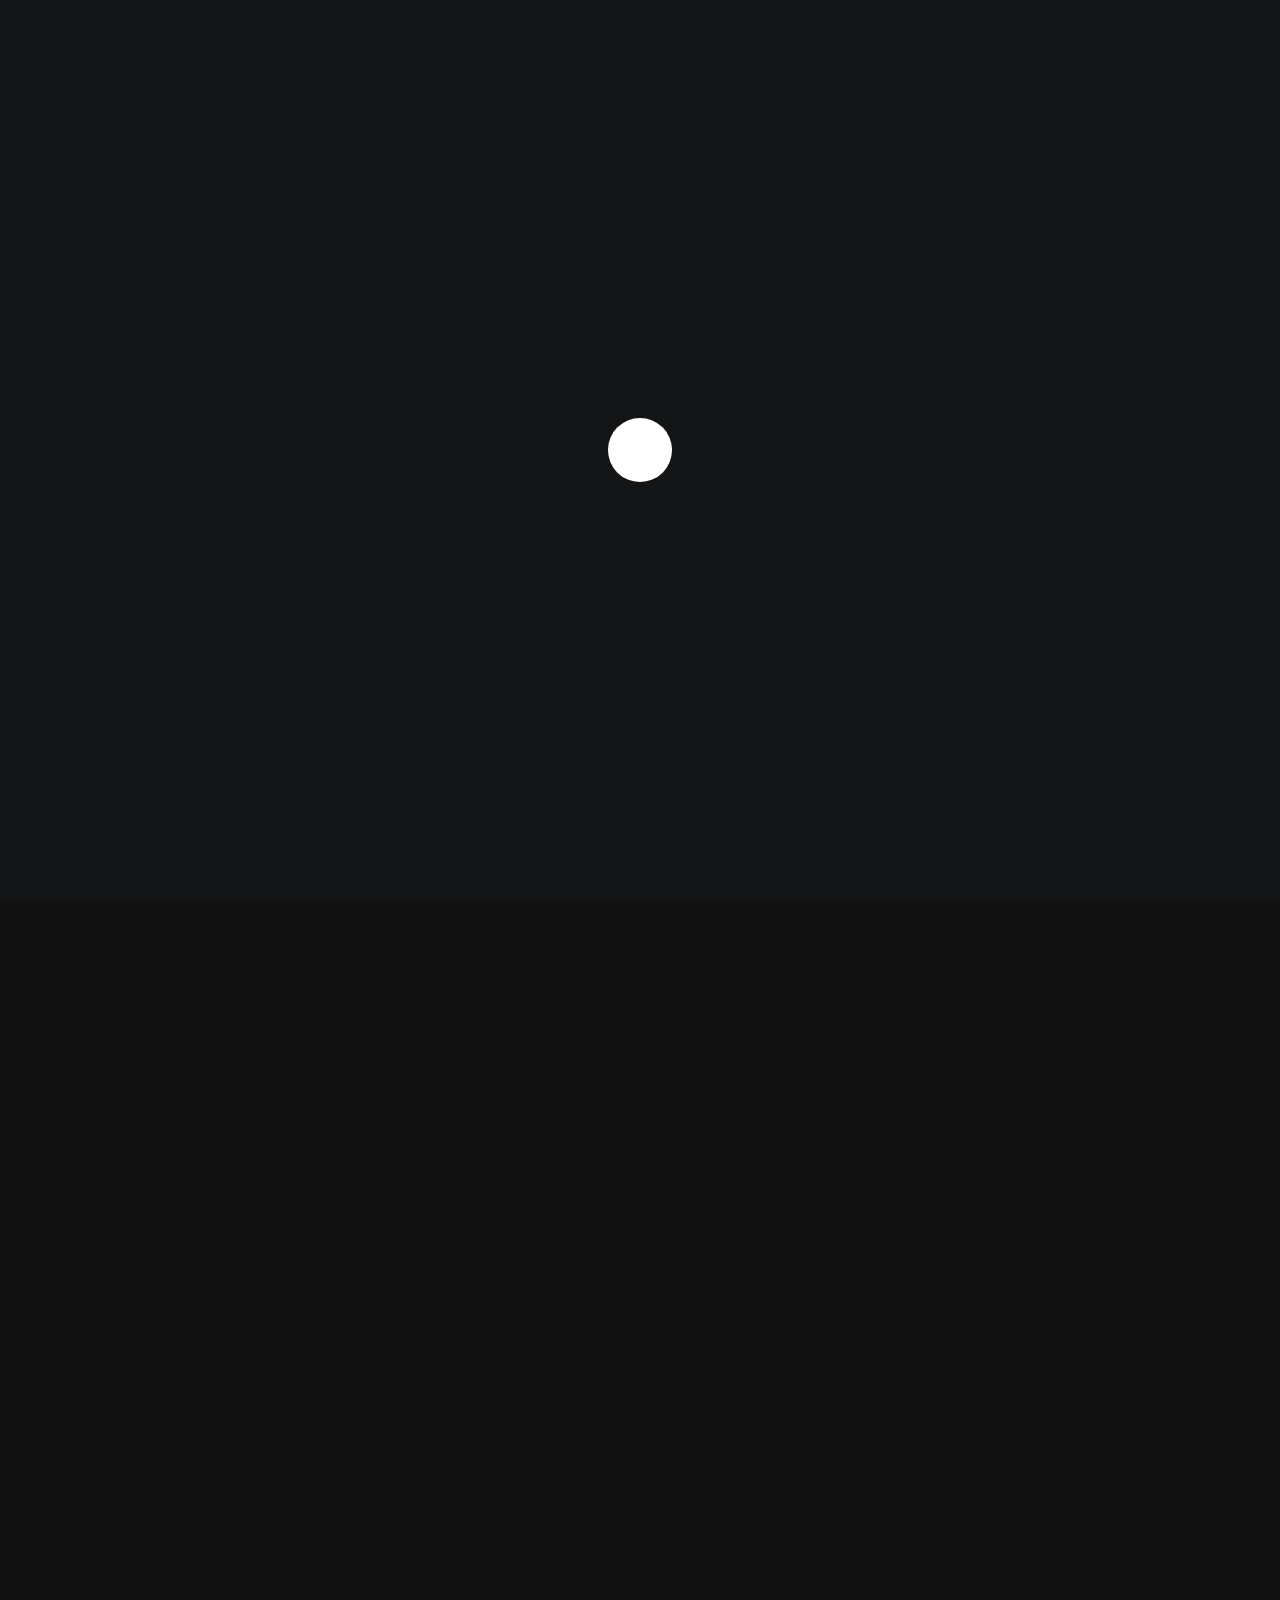
==== index.html @ 3245f43c "updated protfolio" ====
<!DOCTYPE html>
<html class="no-js ss-preload" lang="en">
  <head>
    <!--- basic page needs
    ================================================== -->
    <meta charset="utf-8" />
    <title>SHAMNAD</title>
    <meta name="description" content="" />
    <meta name="author" content="" />

    <!-- mobile specific metas
    ================================================== -->
    <meta name="viewport" content="width=device-width, initial-scale=1" />

    <!-- CSS
    ================================================== -->
    <link rel="stylesheet" href="css/vendor.css" />
    <link rel="stylesheet" href="css/styles.css" />
    <link
      rel="stylesheet"
      href="https://cdn.jsdelivr.net/npm/bootstrap-icons@1.11.3/font/bootstrap-icons.min.css"
    />

    <!-- favicons
    ================================================== -->
    <link rel="apple-touch-icon" sizes="180x180" href="apple-touch-icon.png" />
    <link rel="icon" type="image/png" sizes="32x32" href="favicon-32x32.png" />
    <link rel="icon" type="image/png" sizes="16x16" href="favicon-16x16.png" />
    <link rel="manifest" href="site.webmanifest" />
  </head>

<body id="top" class="dark-mode">
    <!-- # preloader
    ================================================== -->
    <div id="preloader">
      <div id="loader"></div>
    </div>

    <!-- <button
      type="button"
      id="theme-toggle"
      class="theme-toggle"
      aria-label="Switch to light mode"
      title="Switch to light mode"
    >
      <i class="bi bi-moon-fill" aria-hidden="true"></i>
    </button> -->

    <!-- # page wrap
    ================================================== -->
    <div class="s-pagewrap">
      <div class="circles">
        <span></span>
        <span></span>
        <span></span>
        <span></span>
        <span></span>
      </div>

      <!-- ## site header 
        ================================================== -->
      <header class="s-header">
        <div class="header-mobile">
          <span class="mobile-home-link"
            ><a href="index.html">SHAMNAD</a></span
          >
          <a class="mobile-menu-toggle" href="#0"><span>Menu</span></a>
        </div>

        <div class="row wide main-nav-wrap">
          <nav class="column lg-12 main-nav">
            <ul>
              <li class="current">
                <a href="#intro" class="smoothscroll">Intro</a>
              </li>
              <li><a href="#about" class="smoothscroll">About</a></li>
              <li><a href="#works" class="smoothscroll">Works</a></li>
              <li><a href="#contact" class="smoothscroll">Say Hello</a></li>
            </ul>
          <!-- <button id="theme-toggle" class="theme-toggle btn"
            style="margin-left:auto; background:none; border:none; color:inherit; font-size:1rem; cursor:pointer;">Light
            Mode</button> -->
          </nav>
        </div>
      </header>
      <!-- end s-header -->

      <!-- ## main content
        ==================================================- -->
      <main class="s-content">
        <!-- ### intro
            ================================================== -->
        <section id="intro" class="s-intro target-section">
          <div class="row intro-content wide">
            <div class="column">
              <div class="text-pretitle with-line">
                Python django full stack developer
              </div>

              <h1 class="text-huge-title">
                Full-Stack Developer | Python Django Expert with End-to-End Web Development Skills
              </h1>
            </div>

            <!-- <ul class="intro-social">
              <li><a href="#0">Behance</a></li>
              <li><a href="#0">Twitter</a></li>
              <li><a href="#0">Dribbble</a></li>
              <li><a href="#0">Instagram</a></li>
            </ul> -->
          </div>
          <!-- end intro content -->

          <a href="#about" class="intro-scrolldown smoothscroll">
            <svg
              width="24"
              height="24"
              viewBox="0 0 24 24"
              xmlns="http://www.w3.org/2000/svg"
              fill-rule="evenodd"
              clip-rule="evenodd"
            >
              <path
                d="M11 21.883l-6.235-7.527-.765.644 7.521 9 7.479-9-.764-.645-6.236 7.529v-21.884h-1v21.883z"
              />
            </svg>
          </a>
        </section>
        <!-- end s-intro -->

        <!-- ### about
            ================================================== -->
        <section id="about" class="s-about target-section">
          <div class="row about-info wide" data-animate-block>
            <div class="about-info__text">
              <h2 class="text-pretitle with-line" data-animate-el>About</h2>
              <p class="attention-getter about-intro-text" data-animate-el>
                I’m a skilled <strong>Python Django Full-Stack Developer</strong> with a strong background in building dynamic, scalable, and secure web applications. 
                I specialize in crafting robust backend systems using Python and Django, and delivering clean, responsive frontends with HTML, CSS, JavaScript, and modern tools.
                <br /><br />
                I have hands-on experience in designing and integrating <strong>RESTful APIs</strong>, enabling smooth data exchange and building efficient, modular architectures for web and mobile applications. 
                I’m also proficient in working with relational databases, API authentication (JWT, token-based), and third-party API integrations.
                <br /><br />
                From backend logic and database models to UI/UX and deployment, I manage the full development lifecycle with a focus on performance, maintainability, and user needs. 
                I'm passionate about clean code, automation, and building solutions that drive real value.
              </p>
              <a
                href="cv/shamnad.pdf"
                target="_blank"
                class="btn btn--medium u-fullwidth"
                data-animate-el
              >
                Download CV
              </a>
            </div>
          </div>
          <!-- Work Progress Section
================================================== -->
        <!-- <section id="work-progress" class="s-work-progress target-section">
            <div
              class="row section-header light-on-dark narrow"
              data-animate-block
            >
              <div class="column lg-12">
                <h2 class="text-pretitle with-line" data-animate-el>
                  Work Progress
                </h2>
              </div>
            </div>

            <div class="row work-progress__satisfaction" data-animate-block>
              <div class="column lg-12" data-animate-el>
                <div class="work-progress__satisfaction-card">
                  <div class="work-progress__satisfaction-number">13</div>
                  <div class="work-progress__satisfaction-label">
                    Number of Projects
                  </div>
                </div>
              </div>
            </div>
          </section> -->

          <style>
            /* Work Progress Section Styles */
          :root {
            --bg-color: #ffffff;
            --text-color: #000000;
            --primary-color: #ff3e00;
            /* example */
          }

          .dark-mode {
            --bg-color: #121212;
            --text-color: #e0e0e0;
            --primary-color: #ff3e00;
          }

          body {
            background: var(--bg-color);
            color: var(--text-color);
          }

          /* Ensure links inherit color */
          a {
            color: var(--primary-color);
          }

          /* Override other elements if needed */
          .s-header,
          .s-content,
          .s-works,
          .s-about,
          .s-footer {
            background: var(--bg-color);
            color: var(--text-color);
          }

          /* Button styling */
          .theme-toggle {
            background: var(--primary-color);
            color: var(--bg-color);
            border-radius: 4px;
            padding: 0.4rem 0.8rem;
          }

          /* Additional dark mode tweaks */
          .dark-mode .s-header {
            background: #1e1e1e;
          }

          /* Existing CSS from line 166 onwards remains unchanged */
              /* color: #ffffff;
              text-align: center;
            } */

            .s-work-progress .section-header {
              margin-bottom: 4rem;
            }

            .work-progress__stats {
              display: flex;
              flex-wrap: wrap;
              justify-content: center;
              margin-bottom: 4rem;
            }

            .work-progress__stats-box {
              padding: 1.5rem;
            }

            .work-progress__stats-card {
              background-color: rgba(255, 255, 255, 0.05);
              border-radius: 8px;
              padding: 3rem 2rem;
              height: 100%;
              transition: transform 0.3s ease, box-shadow 0.3s ease;
            }

            .work-progress__stats-card:hover {
              transform: translateY(-10px);
              box-shadow: 0 10px 20px rgba(0, 0, 0, 0.3);
            }

            .work-progress__stats-number {
              font-size: 3.2rem;
              font-weight: 700;
              margin-bottom: 0.8rem;
              color: #ff3e00;
            }

            .work-progress__stats-label {
              font-size: 1.6rem;
              text-transform: uppercase;
              letter-spacing: 1px;
            }

            .work-progress__satisfaction {
              margin-top: 4rem;
            }

            .work-progress__satisfaction-card {
              background-color: rgba(255, 255, 255, 0.05);
              border-radius: 8px;
              padding: 4rem 2rem;
              max-width: 600px;
              margin: 0 auto;
              transition: transform 0.3s ease, box-shadow 0.3s ease;
            }

            .work-progress__satisfaction-card:hover {
              transform: translateY(-10px);
              box-shadow: 0 10px 20px rgba(0, 0, 0, 0.3);
            }

            .work-progress__satisfaction-number {
              font-size: 5rem;
              font-weight: 700;
              margin-bottom: 1rem;
              color: #00e676;
            }

            .work-progress__satisfaction-label {
              font-size: 2rem;
              font-weight: 600;
              text-transform: uppercase;
              letter-spacing: 1px;
            }

            .click-here-button{
              display: none;
            }

            .about-intro-text {
              margin-left: 220px;
              max-width: 72ch;
            }

            .about-info__text .btn {
              margin-left: 100px;
            }

            .folio-list__item-pic img,
            .modal-popup img {
              width: 100%;
              height: auto;
              display: block;
            }

            .contact-links a {
              overflow-wrap: anywhere;
              word-break: break-word;
            }

            .text-huge-title {
              font-size: clamp(3.2rem, 6vw, 8.8rem);
              line-height: 1.15;
            }

            /* .theme-toggle {
              --size: 5.2rem;
              position: fixed;
              top: 1.8rem;
              right: 1.8rem;
              width: var(--size);
              height: var(--size);
              border: none;
              border-radius: 50%;ffffff
              background: #;
              cursor: pointer;
              display: flex;
              align-items: center;
              justify-content: center;
              z-index: 1100;
              box-shadow: 0 8px 22px rgba(0, 0, 0, 0.28);
              transition: transform 0.25s ease, background-color 0.35s ease,
                color 0.35s ease, box-shadow 0.35s ease;
            } */

            .theme-toggle:hover {
              transform: translateY(-2px) scale(1.03);
            }

            .theme-toggle i {
              font-size: 2.2rem;
              line-height: 1;
              transition: transform 0.45s ease, color 0.35s ease;
            }

            body.dark-mode .theme-toggle {
              background: #111111;
              color: #ffffff;
            }

            body.dark-mode .theme-toggle i {
              color: #111111;
              transform: rotate(0deg) scale(1);
            }

            body.light-mode .theme-toggle {
              background: #111111;
              color: #ffffff;
              box-shadow: 0 8px 22px rgba(17, 24, 39, 0.35);
            }

            body.light-mode .theme-toggle i {
              color: #ffffff;
              transform: rotate(180deg) scale(0.95);
            }
            /* Responsive styles */
            @media screen and (max-width: 1200px) {
              .work-progress__stats-number {
                font-size: 2.8rem;
              }

              .work-progress__satisfaction-number {
                font-size: 4.5rem;
              }
            }

            @media screen and (max-width: 800px) {
              .s-work-progress {
                padding: 7.2rem 0;
              }

              .about-intro-text,
              .about-info__text .btn {
                margin-left: 0;
              }

              .about-intro-text {
                max-width: 100%;
              }
            }

            @media screen and (max-width: 600px) {
              .s-work-progress {
                padding: 6rem 0;
              }

              .work-progress__stats-number {
                font-size: 2.4rem;
              }

              .work-progress__stats-label {
                font-size: 1.4rem;
              }

              .work-progress__satisfaction-number {
                font-size: 3.8rem;
              }

              .work-progress__satisfaction-label {
                font-size: 1.8rem;
              }
              .click-here-button{
                display: block;
              }

              .text-huge-title {
                line-height: 1.2;
              }

              .contact-bottom .contact-block {
                margin-bottom: 2.4rem;
              }

              .theme-toggle {
                --size: 4.6rem;
                top: 1.2rem;
                right: 1.2rem;
              }

              .theme-toggle i {
                font-size: 2rem;
              }
            }
          </style>
          <!-- about-info -->

          <div class="row about-expertise" data-animate-block>
            <div class="column lg-12">
              <h2 class="text-pretitle" data-animate-el>Expertise</h2>

              <ul class="skills-list h1" data-animate-el>
                  <li>Python Django</li>
                  <li>RESTful API</li>
                  <li>HTML,CSS & JavaScript</li>
                  <li>PostgreSQL / MySQL</li>
                  <li>Git & GitHub</li>
                  <li>Deployment (AWS)</li>
              </ul>
            </div>
          </div>
          <!-- end about-expertise -->

          <div class="row about-timelines" data-animate-block>
            <div class="column lg-6 tab-12">
              <h2 class="text-pretitle" data-animate-el>Experience</h2>

              <div class="timeline" data-animate-el>
                <div class="timeline__block">
                  <div class="timeline__bullet"></div>
                  <div class="timeline__header">
                    <h4 class="timeline__title">
                      Medico apps Solution
                    </h4>
                    <h5 class="timeline__meta">
                      Full stack developer
                    </h5>
                    <p class="timeline__timeframe">Jan 2025 - Dec 2025</p>
                  </div>
                  <div class="timeline__desc">
                    <ul>
                      <li>Frontend (html, css, js)</li>
                      <li>Backend (Python django)</li>
                      <li>Hosting (AWS)</li>
                    </ul>
                  </div>
                </div>

                <div class="timeline__block">
                  <div class="timeline__bullet"></div>
                  <div class="timeline__header">
                    <h4 class="timeline__title">Aventus Informatics</h4>
                    <h5 class="timeline__meta">
                      Backend Developer (REST Api)
                    </h5>
                    <p class="timeline__timeframe">Mar 2023 - Dec 2024</p>
                  </div>
                  <div class="timeline__desc">
                    <ul>
                      <li>REST Api</li>
                      <li>Python django</li>
                      <li>Frontend (html, css, js)</li>

                    </ul>
                  </div>
                </div>
                <!-- <div class="timeline__block">
                  <div class="timeline__bullet"></div>
                  <div class="timeline__header">
                    <h4 class="timeline__title">Corenetic Gym World</h4>
                    <h5 class="timeline__meta">
                      Digital Marketing Executive & SEO Executive
                    </h5>
                    <p class="timeline__timeframe">Jan 2021 - Feb 2022</p>
                  </div>
                  <div class="timeline__desc">
                    <ul>
                      <li>
                        Executed various online marketing projects including
                        social media marketing and content promotion
                      </li>
                      <li>
                        Handled lead generation, Instagram and Facebook ads
                        promotion, and web page analysis
                      </li>
                    </ul>
                  </div>
                </div> -->
              </div>
              <!-- end timeline -->
            </div>
            <!-- end column -->

            <div class="column lg-6 tab-12">
              <h2 class="text-pretitle" data-animate-el>Education</h2>

              <div class="timeline" data-animate-el>
                <div class="timeline__block">
                  <div class="timeline__bullet"></div>
                  <div class="timeline__header">
                    <h4 class="timeline__title">
                      MIC ARTS AND SCIENCE COLLEGE
                    </h4>
                    <h5 class="timeline__meta">
                      BSC.COMPUTER SCIENCE
                    </h5>
                    <p class="timeline__timeframe">July 2019 - Dec 2022</p>
                  </div>
                  <!-- <div class="timeline__desc">
                    <p>
                      Bootcamp - Self-learning platform (Industry experts assign
                      and review our projects)
                    </p>
                  </div> -->
                </div>

              </div>
              <!-- end timeline -->
            </div>
            <!-- end column -->
          </div>
          <!-- end about-timelines -->
        </section>
        <!-- end s-about -->

        <!-- ### works
            ================================================== -->
        <section id="works" class="s-works target-section">
          <div class="row works-portfolio">
            <div class="column lg-12" data-animate-block>
              <h2 class="text-pretitle" data-animate-el>Recent Works</h2>
              <p class="h1" data-animate-el>
                Here are some of my favorite projects I have done lately. Feel
                free to check them out.
              </p>

              <ul class="folio-list row block-lg-one-half block-stack-on-1000">
                <li class="folio-list__item column" data-animate-el>
                  <a class="folio-list__item-link" href="#modal-02">
                    <div class="folio-list__item-pic">
                      <img
                        src="images/portfolio/gem_cms.png"
                       
                        alt=""
                      />
                    </div>
                    <button class="click-here-button">Click Here</button>
                    <div class="folio-list__item-text">
                      <div class="folio-list__item-cat">CMS</div>
                      <div class="folio-list__item-title">
                        Gem advertising
                      </div>
                    </div>
                  </a>
                  <a
                    class="folio-list__proj-link"
                    href="https://www.gemadvertising.com/"
                    target="_blank"
                    title="project link"
                  >
                    <svg
                      width="15"
                      height="15"
                      viewBox="0 0 15 15"
                      fill="none"
                      xmlns=""
                    >
                      <path
                        d="M8.14645 3.14645C8.34171 2.95118 8.65829 2.95118 8.85355 3.14645L12.8536 7.14645C13.0488 7.34171 13.0488 7.65829 12.8536 7.85355L8.85355 11.8536C8.65829 12.0488 8.34171 12.0488 8.14645 11.8536C7.95118 11.6583 7.95118 11.3417 8.14645 11.1464L11.2929 8H2.5C2.22386 8 2 7.77614 2 7.5C2 7.22386 2.22386 7 2.5 7H11.2929L8.14645 3.85355C7.95118 3.65829 7.95118 3.34171 8.14645 3.14645Z"
                        fill="currentColor"
                        fill-rule="evenodd"
                        clip-rule="evenodd"
                      ></path>
                    </svg>
                  </a>
                </li>


                <li class="folio-list__item column" data-animate-el>
                  <a class="folio-list__item-link" href="#modal-03">
                    <div class="folio-list__item-pic">
                      <img
                        src="images/portfolio/ashwidea_api.png"
                      
                        alt=""
                      />
                    </div>
                      <button class="click-here-button">Click Here</button>
                    <div class="folio-list__item-text">
                      <div class="folio-list__item-cat">Api</div>
                      <div class="folio-list__item-title">
                        Ashwidea
                      </div>
                    </div>
                  </a>
                  <a
                    class="folio-list__proj-link"
                    href="https://www.ashwidea.in/"
                    target="_blank"
                    title="project link"
                  >
                    <svg
                      width="15"
                      height="15"
                      viewBox="0 0 15 15"
                      fill="none"
                      xmlns="http://www.w3.org/2000/svg"
                    >
                      <path
                        d="M8.14645 3.14645C8.34171 2.95118 8.65829 2.95118 8.85355 3.14645L12.8536 7.14645C13.0488 7.34171 13.0488 7.65829 12.8536 7.85355L8.85355 11.8536C8.65829 12.0488 8.34171 12.0488 8.14645 11.8536C7.95118 11.6583 7.95118 11.3417 8.14645 11.1464L11.2929 8H2.5C2.22386 8 2 7.77614 2 7.5C2 7.22386 2.22386 7 2.5 7H11.2929L8.14645 3.85355C7.95118 3.65829 7.95118 3.34171 8.14645 3.14645Z"
                        fill="currentColor"
                        fill-rule="evenodd"
                        clip-rule="evenodd"
                      ></path>
                    </svg>
                  </a>
                </li>
                <li class="folio-list__item column" data-animate-el>
                  <a class="folio-list__item-link" href="#modal-04">
                    <div class="folio-list__item-pic">
                      <img
                        src="images/portfolio/shuk_api.png"
                     
                        alt=""
                      />
                    </div>
 <button class="click-here-button">Click Here</button>
                    <div class="folio-list__item-text">
                      <div class="folio-list__item-cat">
                        Api
                      </div>
                      <div class="folio-list__item-title">Shuk</div>
                    </div>
                  </a>
                  <a
                    class="folio-list__proj-link"
                    href="https://shuk-api.aventusinformatics.com/api/docs/#"
                    target="_blank"
                    title="project link"
                  >
                    <svg
                      width="15"
                      height="15"
                      viewBox="0 0 15 15"
                      fill="none"
                      xmlns="http://www.w3.org/2000/svg"
                    >
                      <path
                        d="M8.14645 3.14645C8.34171 2.95118 8.65829 2.95118 8.85355 3.14645L12.8536 7.14645C13.0488 7.34171 13.0488 7.65829 12.8536 7.85355L8.85355 11.8536C8.65829 12.0488 8.34171 12.0488 8.14645 11.8536C7.95118 11.6583 7.95118 11.3417 8.14645 11.1464L11.2929 8H2.5C2.22386 8 2 7.77614 2 7.5C2 7.22386 2.22386 7 2.5 7H11.2929L8.14645 3.85355C7.95118 3.65829 7.95118 3.34171 8.14645 3.14645Z"
                        fill="currentColor"
                        fill-rule="evenodd"
                        clip-rule="evenodd"
                      ></path>
                    </svg>
                  </a>
                </li>
                <li class="folio-list__item column" data-animate-el>
                  <a class="folio-list__item-link" href="#modal-05">
                    <div class="folio-list__item-pic">
                      <img
                        src="images/portfolio/techo_trust_cms.png"
                      
                        alt=""
                      />
                    </div>
 <button class="click-here-button">Click Here</button>
                    <div class="folio-list__item-text">
                      <div class="folio-list__item-cat">
                        CMS
                      </div>
                      <div class="folio-list__item-title">Techno Trust</div>
                    </div>
                  </a>
                  <a
                    class="folio-list__proj-link"
                    href="https://nationalbuilders.in/"
                    target="_blank"
                    title="project link"
                  >
                    <svg
                      width="15"
                      height="15"
                      viewBox="0 0 15 15"
                      fill="none"
                      xmlns="http://www.w3.org/2000/svg"
                    >
                      <path
                        d="M8.14645 3.14645C8.34171 2.95118 8.65829 2.95118 8.85355 3.14645L12.8536 7.14645C13.0488 7.34171 13.0488 7.65829 12.8536 7.85355L8.85355 11.8536C8.65829 12.0488 8.34171 12.0488 8.14645 11.8536C7.95118 11.6583 7.95118 11.3417 8.14645 11.1464L11.2929 8H2.5C2.22386 8 2 7.77614 2 7.5C2 7.22386 2.22386 7 2.5 7H11.2929L8.14645 3.85355C7.95118 3.65829 7.95118 3.34171 8.14645 3.14645Z"
                        fill="currentColor"
                        fill-rule="evenodd"
                        clip-rule="evenodd"
                      ></path>
                    </svg>
                  </a>
                </li>
                <li class="folio-list__item column" data-animate-el>
                  <a class="folio-list__item-link" href="#modal-06">
                    <div class="folio-list__item-pic">
                      <img
                        src="images/portfolio/earth_hood_api.png"
                      
                        alt=""
                      />
                    </div>
 <button class="click-here-button">Click Here</button>
                    <div class="folio-list__item-text">
                      <div class="folio-list__item-cat">Api</div>
                      <div class="folio-list__item-title">Earthood</div>
                    </div>
                  </a>
                  <a
                    class="folio-list__proj-link"
                    href="https://www.earthood.com/"
                    target="_blank"
                    title="project link"
                  >
                    <svg
                      width="15"
                      height="15"
                      viewBox="0 0 15 15"
                      fill="none"
                      xmlns="http://www.w3.org/2000/svg"
                    >
                      <path
                        d="M8.14645 3.14645C8.34171 2.95118 8.65829 2.95118 8.85355 3.14645L12.8536 7.14645C13.0488 7.34171 13.0488 7.65829 12.8536 7.85355L8.85355 11.8536C8.65829 12.0488 8.34171 12.0488 8.14645 11.8536C7.95118 11.6583 7.95118 11.3417 8.14645 11.1464L11.2929 8H2.5C2.22386 8 2 7.77614 2 7.5C2 7.22386 2.22386 7 2.5 7H11.2929L8.14645 3.85355C7.95118 3.65829 7.95118 3.34171 8.14645 3.14645Z"
                        fill="currentColor"
                        fill-rule="evenodd"
                        clip-rule="evenodd"
                      ></path>
                    </svg>
                  </a>
                </li>
                <li class="folio-list__item column" data-animate-el>
                  <a class="folio-list__item-link" href="#modal-07">
                    <div class="folio-list__item-pic">
                      <img
                        src="images/portfolio/echos_api.png"
                     
                        alt=""
                      />
                    </div>
 <button class="click-here-button">Click Here</button>
                    <div class="folio-list__item-text">
                      <div class="folio-list__item-cat">
                        Api
                      </div>
                      <div class="folio-list__item-title">
                        Echos
                      </div>
                    </div>
                  </a>
                  <a
                    class="folio-list__proj-link"
                    href="https://www.echos.co.in/"
                    target="_blank"
                    title="project link"
                  >
                    <svg
                      width="15"
                      height="15"
                      viewBox="0 0 15 15"
                      fill="none"
                      xmlns="http://www.w3.org/2000/svg"
                    >
                      <path
                        d="M8.14645 3.14645C8.34171 2.95118 8.65829 2.95118 8.85355 3.14645L12.8536 7.14645C13.0488 7.34171 13.0488 7.65829 12.8536 7.85355L8.85355 11.8536C8.65829 12.0488 8.34171 12.0488 8.14645 11.8536C7.95118 11.6583 7.95118 11.3417 8.14645 11.1464L11.2929 8H2.5C2.22386 8 2 7.77614 2 7.5C2 7.22386 2.22386 7 2.5 7H11.2929L8.14645 3.85355C7.95118 3.65829 7.95118 3.34171 8.14645 3.14645Z"
                        fill="currentColor"
                        fill-rule="evenodd"
                        clip-rule="evenodd"
                      ></path>
                    </svg>
                  </a>
                </li>
                 <li class="folio-list__item column" data-animate-el>
                  <a class="folio-list__item-link" href="#modal-08">
                    <div class="folio-list__item-pic">
                      <img
                        src="images/portfolio/gtg_cms.png"
                     
                        alt=""
                      />
                    </div>
                      <button class="click-here-button">Click Here</button>
                    <div class="folio-list__item-text">
                      <div class="folio-list__item-cat">
                        CMS
                      </div>
                      <div class="folio-list__item-title">
                        Globe Textiles
                      </div>
                    </div>
                  </a>
                  <a
                    class="folio-list__proj-link"
                    href="https://globetextiles.net/"
                    target="_blank"
                    title="project link"
                  >
                    <svg
                      width="15"
                      height="15"
                      viewBox="0 0 15 15"
                      fill="none"
                      xmlns="http://www.w3.org/2000/svg"
                    >
                      <path
                        d="M8.14645 3.14645C8.34171 2.95118 8.65829 2.95118 8.85355 3.14645L12.8536 7.14645C13.0488 7.34171 13.0488 7.65829 12.8536 7.85355L8.85355 11.8536C8.65829 12.0488 8.34171 12.0488 8.14645 11.8536C7.95118 11.6583 7.95118 11.3417 8.14645 11.1464L11.2929 8H2.5C2.22386 8 2 7.77614 2 7.5C2 7.22386 2.22386 7 2.5 7H11.2929L8.14645 3.85355C7.95118 3.65829 7.95118 3.34171 8.14645 3.14645Z"
                        fill="currentColor"
                        fill-rule="evenodd"
                        clip-rule="evenodd"
                      ></path>
                    </svg>
                  </a>
                </li>

                </li>
                 <li class="folio-list__item column" data-animate-el>
                  <a class="folio-list__item-link" href="#modal-09">
                    <div class="folio-list__item-pic">
                      <img
                        src="images/portfolio/irm_api.png"
                     
                        alt=""
                      />
                    </div>
                      <button class="click-here-button">Click Here</button>
                    <div class="folio-list__item-text">
                      <div class="folio-list__item-cat">
                        Api
                      </div>
                      <div class="folio-list__item-title">
                        IRM Energy
                      </div>
                    </div>
                  </a>
                  <a
                    class="folio-list__proj-link"
                    href="https://www.irmenergy.com/"
                    target="_blank"
                    title="project link"
                  >
                    <svg
                      width="15"
                      height="15"
                      viewBox="0 0 15 15"
                      fill="none"
                      xmlns="http://www.w3.org/2000/svg"
                    >
                      <path
                        d="M8.14645 3.14645C8.34171 2.95118 8.65829 2.95118 8.85355 3.14645L12.8536 7.14645C13.0488 7.34171 13.0488 7.65829 12.8536 7.85355L8.85355 11.8536C8.65829 12.0488 8.34171 12.0488 8.14645 11.8536C7.95118 11.6583 7.95118 11.3417 8.14645 11.1464L11.2929 8H2.5C2.22386 8 2 7.77614 2 7.5C2 7.22386 2.22386 7 2.5 7H11.2929L8.14645 3.85355C7.95118 3.65829 7.95118 3.34171 8.14645 3.14645Z"
                        fill="currentColor"
                        fill-rule="evenodd"
                        clip-rule="evenodd"
                      ></path>
                    </svg>
                  </a>
                </li>

              </ul>
              <!-- end folio-list -->
            </div>
            <!-- end column -->

            <!-- Modal Templates Popup
                    -------------------------------------------- -->
            <div id="modal-01" hidden>
              <div class="modal-popup">
                <img src="images/portfolio/gem_cms.png" alt="" />

                <div class="modal-popup__desc">
                  <h5>Gem advertising Website</h5>
                  <!-- <p>
                    Odio soluta enim quos sit asperiores rerum rerum repudiandae
                    cum. Vel voluptatem alias qui assumenda iure et expedita
                    voluptatem. Ratione officiis quae.
                  </p>
                  <ul class="modal-popup__cat">
                    <li>Website</li>
                    <li>Data Uploading</li>
                    <li>Seo</li>
                  </ul> -->
                </div>

                <a href="https://www.gemadvertising.com/" class="modal-popup__details"
                  >Project link</a
                >
              </div>
            </div>
             <div id="modal-02" hidden>
              <div class="modal-popup">
                <img src="images/portfolio/gem_cms.png" alt="" />

                <div class="modal-popup__desc">
                  <h5>Gem advertising Website</h5>
                  <!-- <p>
                    Odio soluta enim quos sit asperiores rerum rerum repudiandae
                    cum. Vel voluptatem alias qui assumenda iure et expedita
                    voluptatem. Ratione officiis quae.
                  </p>
                  <ul class="modal-popup__cat">
                    <li>Website</li>
                    <li>Data Uploading</li>
                    <li>Seo</li>
                  </ul> -->
                </div>

                <a href="https://www.gemadvertising.com/" class="modal-popup__details"
                  >Project link</a
                >
              </div>
            </div>
            <!-- end modal -->
            <div id="modal-03" hidden>
              <div class="modal-popup">
                <img src="images/portfolio/ashwidea_api.png" alt="" />

                <div class="modal-popup__desc">
                  <h5>Ashwidea</h5>
                  <!-- <p>
                    Odio soluta enim quos sit asperiores rerum rerum repudiandae
                    cum. Vel voluptatem alias qui assumenda iure et expedita
                    voluptatem. Ratione officiis quae.
                  </p>
                  <ul class="modal-popup__cat">
                    <li>Website</li>
                    <li>Data Uploading</li>
                    <li>Seo</li>
                  </ul> -->
                </div>

                <a href="https://www.ashwidea.in/" class="modal-popup__details"
                  >Project link</a
                >
              </div>
            </div>
            <!-- end modal -->
            <div id="modal-04" hidden>
              <div class="modal-popup">
                <img src="images/portfolio/shuk_api.png" alt="" />

                <div class="modal-popup__desc">
                  <h5>Shuk</h5>
                  <!-- <p>
                    Odio soluta enim quos sit asperiores rerum rerum repudiandae
                    cum. Vel voluptatem alias qui assumenda iure et expedita
                    voluptatem. Ratione officiis quae.
                  </p>
                  <ul class="modal-popup__cat">
                    <li>Website</li>
                    <li>Data Uploading</li>
                    <li>Seo</li>
                  </ul> -->
                </div>

                <a href="https://shuk-api.aventusinformatics.com/api/docs/#" class="modal-popup__details"
                  >Project link</a
                >
              </div>
            </div>
            <!-- end modal -->
            <div id="modal-05" hidden>
              <div class="modal-popup">
                <img src="images/portfolio/techo_trust_cms.png" alt="" />

                <div class="modal-popup__desc">
                  <h5>Techno Trust</h5>
                  <!-- <p>
                    Odio soluta enim quos sit asperiores rerum rerum repudiandae
                    cum. Vel voluptatem alias qui assumenda iure et expedita
                    voluptatem. Ratione officiis quae.
                  </p>
                  <ul class="modal-popup__cat">
                    <li>Website</li>
                    <li>Data Uploading</li>
                    <li>Seo</li>
                  </ul> -->
                </div>

                <a href="https://technotrustsolutions.com/" class="modal-popup__details"
                  >Project link</a
                >
              </div>
            </div>
            <!-- end modal -->
            <div id="modal-06" hidden>
              <div class="modal-popup">
                <img src="images/portfolio/earth_hood_api.png" alt="" />

                <div class="modal-popup__desc">
                  <h5>Earthood</h5>
                   <!--<p>
                    Odio soluta enim quos sit asperiores rerum rerum repudiandae
                    cum. Vel voluptatem alias qui assumenda iure et expedita
                    voluptatem. Ratione officiis quae.
                  </p>
                  <ul class="modal-popup__cat">
                    <li>Website</li>
                    <li>Data Uploading</li>
                    <li>Seo</li>
                  </ul> -->
                </div>

                <a href="https://www.earthood.com/" class="modal-popup__details"
                  >Project link</a
                >
              </div>
            </div>
            <!-- end modal -->
            <div id="modal-07" hidden>
              <div class="modal-popup">
                <img src="images/portfolio/echos_api.png" alt="" />

                <div class="modal-popup__desc">
                  <h5>Echos</h5>
                  <!-- <p>
                    Odio soluta enim quos sit asperiores rerum rerum repudiandae
                    cum. Vel voluptatem alias qui assumenda iure et expedita
                    voluptatem. Ratione officiis quae.
                  </p>
                  <ul class="modal-popup__cat">
                    <li>Website</li>
                    <li>Data Uploading</li>
                    <li>Seo</li>
                  </ul> -->
                </div>

                <a href="https://www.echos.co.in/" class="modal-popup__details"
                  >Project link</a
                >
              </div>
            </div>
            <!-- end modal -->
            <div id="modal-08" hidden>
              <div class="modal-popup">
                <img src="images/portfolio/gtg_cms.png" alt="" />

                <div class="modal-popup__desc">
                  <h5>Globe Textiles</h5>
                  <!-- <p>
                    Odio soluta enim quos sit asperiores rerum rerum repudiandae
                    cum. Vel voluptatem alias qui assumenda iure et expedita
                    voluptatem. Ratione officiis quae.
                  </p>
                  <ul class="modal-popup__cat">
                    <li>Website</li>
                    <li>Data Uploading</li>
                    <li>Seo</li>
                  </ul> -->
                </div>

                <a href="https://globetextiles.net/" class="modal-popup__details"
                  >Project link</a
                >
              </div>
            </div>

            <div id="modal-09" hidden>
              <div class="modal-popup">
                <img src="images/portfolio/irm_api.png" alt="" />

                <div class="modal-popup__desc">
                  <h5>IRM Energy</h5>
                  <!-- <p>
                    Odio soluta enim quos sit asperiores rerum rerum repudiandae
                    cum. Vel voluptatem alias qui assumenda iure et expedita
                    voluptatem. Ratione officiis quae.
                  </p>
                  <ul class="modal-popup__cat">
                    <li>Website</li>
                    <li>Data Uploading</li>
                    <li>Seo</li>
                  </ul> -->
                </div>

                <a href="https://www.irmenergy.com/" class="modal-popup__details"
                  >Project link</a
                >
              </div>
            </div>
            <!-- end modal -->
          </div>
          <!-- end works-portfolio -->
        </section>
        <!-- end s-works -->

        <!-- ### contact
            ================================================== -->
        <section id="contact" class="s-contact target-section">
          <div class="row contact-top">
            <div class="column lg-12">
              <h2 class="text-pretitle">Get In Touch</h2>

              <p class="h1">
                Let's connect! Whether you're looking for expert guidance in
                Web development, project planning, or need help with code optimization I'm
                here to collaborate and contribute
              </p>
            </div>
          </div>
          <!-- end contact-top -->

          <div class="row contact-bottom">
            <div class="column lg-4 md-5 tab-6 stack-on-550 contact-block">
              <h3 class="text-pretitle">Reach me at</h3>
              <p class="contact-links"> 
                <a
                  href="mailto:hamzashamnad123@gmail.com"
                  class="mailtoui mail-section"
                  >hamzashamnad123@gmail.com</a
                >
                <br />
                <a href="tel:+917559945671">+91 7559945671</a>
                
              </p>
            </div>
            <div class="column lg-4 md-5 tab-6 stack-on-550 contact-block">
              <h3 class="text-pretitle">Social</h3>
              <ul class="contact-social">
                <li>
                  <a href="https://www.linkedin.com/in/shamnad-p-5803132aa/"
                    >Linked In</a
                  >
                </li>
                <li>
                  <a href="https://github.com/shmnd">Github</a>
                </li>
              </ul>
            </div>
            <div class="column lg-4 md-12 contact-block">
              <a
                href="mailto:hamzashamnad123@gmail.com"
                class="mailtoui btn btn--medium u-fullwidth contact-btn"
                >Say Hello.</a
              >
            </div>
          </div>
          <!-- end contact-bottom -->
        </section>
        <!-- end contact -->
      </main>
      <!-- end s-content -->

      <!-- ## footer
        ================================================== -->
      <footer class="s-footer">
        <div class="row">
          <div class="column ss-copyright">
            <span>© Copyright SHAMNAD 2025</span>
            <!-- <span>Design by <a href="https://www.styleshout.com/">StyleShout</a> Distribution By <a href="https://themewagon.com">Themewagon</a></span> -->
          </div>

          <div class="ss-go-top">
            <a class="smoothscroll" title="Back to Top" href="#top">
              <svg
                xmlns="http://www.w3.org/2000/svg"
                viewBox="0 0 24 24"
                fill-rule="evenodd"
                clip-rule="evenodd"
              >
                <path
                  d="M11 2.206l-6.235 7.528-.765-.645 7.521-9 7.479 9-.764.646-6.236-7.53v21.884h-1v-21.883z"
                />
              </svg>
            </a>
          </div>
        </div>
      </footer>
      <!-- end s-footer -->
    </div>
    <!-- end -s-pagewrap -->

    <!-- Java Script
    ================================================== -->
    <script src="js/plugins.js"></script>
    <script src="js/main.js"></script>
    <script>
      (function () {
        var storageKey = "portfolio-theme";
        var body = document.body;
        var toggleBtn = document.getElementById("theme-toggle");

        if (!toggleBtn) return;

        function applyTheme(mode) {
          body.classList.remove("dark-mode", "light-mode");
          body.classList.add(mode);
          var next = mode === "dark-mode" ? "light" : "dark";
          toggleBtn.setAttribute("aria-label", "Switch to " + next + " mode");
          toggleBtn.setAttribute("title", "Switch to " + next + " mode");
        }

        var saved = localStorage.getItem(storageKey);
        applyTheme(saved === "light-mode" ? "light-mode" : "dark-mode");

        toggleBtn.addEventListener("click", function () {
          var nextMode = body.classList.contains("dark-mode")
            ? "light-mode"
            : "dark-mode";
          applyTheme(nextMode);
          localStorage.setItem(storageKey, nextMode);
        });
      })();
    </script>
  </body>
</html>
---- css/styles.css ----
/* =================================================================== 
 * Luther Main Stylesheet
 * Template Ver. 1.0.0
 * 02-15-2021
 * ------------------------------------------------------------------
 *
 * TOC:
 *
 * # SETTINGS
 *      ## fonts 
 *      ## colors
 *      ## spacing and typescale
 *      ## grid variables
 * # NORMALIZE
 * # BASE SETUP
 * # GRID
 *      ## large screen devices 
 *      ## medium screen devices 
 *      ## tablet devices 
 *      ## mobile devices 
 *      ## small screen devices 
 *      ## additional column stackpoints 
 * # UTILITY CLASSES
 * # TYPOGRAPHY 
 *      ## base type styles
 *      ## additional typography & helper classes
 *      ## lists
 *      ## spacing
 * # PRELOADER
 * # FORM
 *      ## style placeholder text
 *      ## change autocomplete styles in Chrome
 * # BUTTONS
 * # TABLE
 * # COMPONENTS
 *      ## pagination
 *      ## alert box 
 *      ## skillbars 
 *      ## stats tabs
 * # PROJECT-WIDE SHARED STYLES
 *      ## media classes
 *      ## theme-specific typography classes
 *      ## MailtoUI style overrides
 * # PAGE WRAP
 *      ## circles
 * # SITE HEADER
 *      ## main navigation
 *      ## mobile menu toggle
 * # INTRO
 *      ## intro social
 *      ## intro scrolldown
 * # ABOUT
 *      ## about info
 *      ## about expertise
 *      ## about timelines
 * # WORKS
 *      ## works portfolio
 *      ## modal popup
 *      ## testimonials
 *      ## testimonial slider 
 * # CONTACT
 * # FOOTER
 *      ## copyright
 *      ## go top
 *
 * ------------------------------------------------------------------ */


/* ===================================================================
 * # SETTINGS
 *
 *
 * ------------------------------------------------------------------- */

/* ------------------------------------------------------------------- 
 * ## fonts 
 * ------------------------------------------------------------------- */
@import url("https://fonts.googleapis.com/css2?family=DM+Serif+Display&family=DM+Serif+Text:ital@0;1&family=Public+Sans:ital,wght@0,300;0,400;0,500;0,600;0,700;1,300;1,400;1,500;1,600;1,700&display=swap");

:root {

    --font-1 : "Public Sans", sans-serif;
    --font-2 : "DM Serif Display", serif;

    /* monospace
    */
    --font-mono : Consolas, "Andale Mono", Courier, "Courier New", monospace;
}

/* ------------------------------------------------------------------- 
 * ## colors
 * ------------------------------------------------------------------- */
:root {

    /* color-1(#eabe7c)
     * color-2(#23967f)
     */
    --color-1 : hsla(36, 72%, 70%, 1);
    --color-2 : hsla(168, 62%, 36%, 1);

    /* theme color variations
     */
    --color-1-lighter : hsla(36, 72%, 90%, 1);
    --color-1-light   : hsla(36, 72%, 80%, 1);
    --color-1-dark    : hsla(36, 72%, 60%, 1);
    --color-1-darker  : hsla(36, 72%, 50%, 1);
    --color-2-lighter : hsla(168, 62%, 56%, 1);
    --color-2-light   : hsla(168, 62%, 46%, 1);
    --color-2-dark    : hsla(168, 62%, 26%, 1);
    --color-2-darker  : hsla(168, 62%, 16%, 1);

    /* feedback colors
     * color-error(#ffd1d2), color-success(#c8e675), 
     * color-info(#d7ecfb), color-notice(#fff099)
     */
    --color-error           : hsla(359, 100%, 91%, 1);
    --color-success         : hsla(76, 69%, 68%, 1);
    --color-info            : hsla(205, 82%, 91%, 1);
    --color-notice          : hsla(51, 100%, 80%, 1);
    --color-error-content   : hsla(359, 50%, 50%, 1);
    --color-success-content : hsla(76, 29%, 28%, 1);
    --color-info-content    : hsla(205, 32%, 31%, 1);
    --color-notice-content  : hsla(51, 30%, 30%, 1);

    /* shades 
     * generated using 
     * Tint & Shade Generator 
     * (https://maketintsandshades.com/)
     */
    --color-black   : #000000;
    --color-gray-19 : #020202;
    --color-gray-18 : #040404;
    --color-gray-17 : #060607;
    --color-gray-16 : #080809;
    --color-gray-15 : #0a0b0b;
    --color-gray-14 : #0c0d0d;
    --color-gray-13 : #0e0f0f;
    --color-gray-12 : #101112;
    --color-gray-11 : #121314;
    --color-gray-10 : #141516;
    --color-gray-9  : #2c2c2d;
    --color-gray-8  : #434445;
    --color-gray-7  : #5b5b5c;
    --color-gray-6  : #727373;
    --color-gray-5  : #8a8a8b;
    --color-gray-4  : #a1a1a2;
    --color-gray-3  : #b9b9b9;
    --color-gray-2  : #d0d0d0;
    --color-gray-1  : #e8e8e8;
    --color-white   : #ffffff;

    /* text
     */
    --color-text        : var(--color-gray-4);
    --color-text-dark   : var(--color-white);
    --color-text-light  : var(--color-gray-7);
    --color-placeholder : var(--color-gray-7);

    /* buttons
     */
    --color-btn                    : var(--color-gray-9);
    --color-btn-text               : var(--color-1);
    --color-btn-hover              : var(--color-white);
    --color-btn-hover-text         : var(--color-black);
    --color-btn-primary            : var(--color-1-dark);
    --color-btn-primary-text       : var(--color-black);
    --color-btn-primary-hover      : var(--color-1-darker);
    --color-btn-primary-hover-text : var(--color-black);
    --color-btn-stroke             : var(--color-white);
    --color-btn-stroke-text        : var(--color-white);
    --color-btn-stroke-hover       : var(--color-white);
    --color-btn-stroke-hover-text  : var(--color-black);

    /* preloader
     */
    --color-preloader-bg : var(--color-gray-10);
    --color-loader       : white;
    --color-loader-light : rgba(255, 255, 255, 0.1);

    /* others
     */
    --color-body    : var(--color-gray-10);
    --color-border  : rgba(255, 255, 255, .05);
    --border-radius : 3px;
}

/* ------------------------------------------------------------------- 
 * ## spacing and typescale
 * ------------------------------------------------------------------- */
:root {

    /* spacing
     * base font size: 19px 
     * vertical space unit : 32px
     */
    --base-size      : 62.5%;
    --multiplier     : 1;
    --base-font-size : calc(1.9rem * var(--multiplier));
    --space          : calc(3.2rem * var(--multiplier));

    /* vertical spacing 
     */
    --vspace-0_125 : calc(0.125 * var(--space));
    --vspace-0_25  : calc(0.25 * var(--space));
    --vspace-0_375 : calc(0.375 * var(--space));
    --vspace-0_5   : calc(0.5 * var(--space));
    --vspace-0_625 : calc(0.625 * var(--space));
    --vspace-0_75  : calc(0.75 * var(--space));
    --vspace-0_875 : calc(0.875 * var(--space));
    --vspace-1     : calc(var(--space));
    --vspace-1_25  : calc(1.25 * var(--space));
    --vspace-1_5   : calc(1.5 * var(--space));
    --vspace-1_75  : calc(1.75 * var(--space));
    --vspace-2     : calc(2 * var(--space));
    --vspace-2_5   : calc(2.5 * var(--space));
    --vspace-3     : calc(3 * var(--space));
    --vspace-3_5   : calc(3.5 * var(--space));
    --vspace-4     : calc(4 * var(--space));
    --vspace-4_5   : calc(4.5 * var(--space));
    --vspace-5     : calc(5 * var(--space));

    /* type scale
     * ratio 1:2 | base: 19px
     * -------------------------------------------------------
     *
     * --text-display-3 = (81.70px)
     * --text-display-2 = (68.08px)
     * --text-display-1 = (56.73px)
     * --text-xxxl      = (47.28px)
     * --text-xxl       = (39.40px)
     * --text-xl        = (32.83px)
     * --text-lg        = (27.36px)
     * --text-md        = (22.80px)
     * --text-size      = (19.00px) BASE
     * --text-sm        = (15.83px)
     * --text-xs        = (13.19px)
     *
     * ---------------------------------------------------------
     */
    --text-scale-ratio : 1.2;
    --text-size        : var(--base-font-size);
    --text-xs          : calc((var(--text-size) / var(--text-scale-ratio)) / var(--text-scale-ratio));
    --text-sm          : calc(var(--text-xs) * var(--text-scale-ratio));
    --text-md          : calc(var(--text-sm) * var(--text-scale-ratio) * var(--text-scale-ratio));
    --text-lg          : calc(var(--text-md) * var(--text-scale-ratio));
    --text-xl          : calc(var(--text-lg) * var(--text-scale-ratio));
    --text-xxl         : calc(var(--text-xl) * var(--text-scale-ratio));
    --text-xxxl        : calc(var(--text-xxl) * var(--text-scale-ratio));
    --text-display-1   : calc(var(--text-xxxl) * var(--text-scale-ratio));
    --text-display-2   : calc(var(--text-display-1) * var(--text-scale-ratio));
    --text-display-3   : calc(var(--text-display-2) * var(--text-scale-ratio));

    /* default button height
     */
    --vspace-btn : var(--vspace-2);
}

/* on mobile devices below 600px, change the value of '--multiplier' 
 * to adjust the values of base font size and vertical space unit.
 */
@media screen and (max-width: 600px) {
    :root {
        --multiplier : .875;
    }
}

/* ------------------------------------------------------------------- 
 * ## grid variables
 * ------------------------------------------------------------------- */
:root {

    /* widths for rows and containers
     */
    --width-full     : 100%;
    --width-max      : 1200px;
    --width-wide     : 1400px;
    --width-wider    : 1600px;
    --width-widest   : 1800px;
    --width-narrow   : 1000px;
    --width-narrower : 800px;
    --width-grid-max : var(--width-max);

    /* gutter
     */
    --gutter : 2rem;
}

/* on medium screen devices
 */
@media screen and (max-width: 1200px) {
    :root {
        --gutter : 1.6rem;
    }
}

/* on mobile devices
 */
@media screen and (max-width: 600px) {
    :root {
        --gutter : 1rem;
    }
}



/* ====================================================================
 * # NORMALIZE
 *
 *
 * --------------------------------------------------------------------
 * normalize.css v8.0.1 | MIT License |
 * github.com/necolas/normalize.css
 * -------------------------------------------------------------------- */

html {
    line-height              : 1.15;
    -webkit-text-size-adjust : 100%;
}

body {
    margin : 0;
}

main {
    display : block;
}

h1 {
    font-size : 2em;
    margin    : 0.67em 0;
}

hr {
    box-sizing : content-box;
    height     : 0;
    overflow   : visible;
}

pre {
    font-family : monospace, monospace;
    font-size   : 1em;
}

a {
    background-color : transparent;
}

abbr[title] {
    border-bottom   : none;
    text-decoration : underline;
    text-decoration : underline dotted;
}

b,
strong {
    font-weight : bolder;
}

code,
kbd,
samp {
    font-family : monospace, monospace;
    font-size   : 1em;
}

small {
    font-size : 80%;
}

sub,
sup {
    font-size      : 75%;
    line-height    : 0;
    position       : relative;
    vertical-align : baseline;
}

sub {
    bottom : -0.25em;
}

sup {
    top : -0.5em;
}

img {
    border-style : none;
}

button,
input,
optgroup,
select,
textarea {
    font-family : inherit;
    font-size   : 100%;
    line-height : 1.15;
    margin      : 0;
}

button,
input {
    overflow : visible;
}

button,
select {
    text-transform : none;
}

button,
[type="button"],
[type="reset"],
[type="submit"] {
    -webkit-appearance : button;
}

button::-moz-focus-inner,
[type="button"]::-moz-focus-inner,
[type="reset"]::-moz-focus-inner,
[type="submit"]::-moz-focus-inner {
    border-style : none;
    padding      : 0;
}

button:-moz-focusring,
[type="button"]:-moz-focusring,
[type="reset"]:-moz-focusring,
[type="submit"]:-moz-focusring {
    outline : 1px dotted ButtonText;
}

fieldset {
    padding : 0.35em 0.75em 0.625em;
}

legend {
    box-sizing  : border-box;
    color       : inherit;
    display     : table;
    max-width   : 100%;
    padding     : 0;
    white-space : normal;
}

progress {
    vertical-align : baseline;
}

textarea {
    overflow : auto;
}

[type="checkbox"],
[type="radio"] {
    box-sizing : border-box;
    padding    : 0;
}

[type="number"]::-webkit-inner-spin-button,
[type="number"]::-webkit-outer-spin-button {
    height : auto;
}

[type="search"] {
    -webkit-appearance : textfield;
    outline-offset     : -2px;
}

[type="search"]::-webkit-search-decoration {
    -webkit-appearance : none;
}

::-webkit-file-upload-button {
    -webkit-appearance : button;
    font               : inherit;
}

details {
    display : block;
}

summary {
    display : list-item;
}

template {
    display : none;
}

[hidden] {
    display : none;
}



/* ===================================================================
 * # BASE SETUP
 *
 *
 * ------------------------------------------------------------------- */

html {
    font-size  : var(--base-size);
    box-sizing : border-box;
}

*,
*::before,
*::after {
    box-sizing : inherit;
}

html,
body {
    height : 100%;
}

body {
    background-color            : var(--color-body);
    -webkit-overflow-scrolling  : touch;
    -webkit-text-size-adjust    : 100%;
    -webkit-tap-highlight-color : rgba(0, 0, 0, 0);
    -webkit-font-smoothing      : antialiased;
    -moz-osx-font-smoothing     : grayscale;
}

p {
    font-size      : inherit;
    text-rendering : optimizeLegibility;
}

a {
    text-decoration : none;
}

svg,
img,
video {
    max-width : 100%;
    height    : auto;
}

pre {
    overflow : auto;
}

div, dl, dt, dd, ul, ol, li, h1, h2, h3, h4, h5, h6, pre, form, p, blockquote, th, td {
    margin  : 0;
    padding : 0;
}

input[type="email"],
input[type="number"],
input[type="search"],
input[type="text"],
input[type="tel"],
input[type="url"],
input[type="password"],
textarea {
    -webkit-appearance : none;
    -moz-appearance    : none;
    appearance         : none;
}



/* ===================================================================
 * # GRID v4.0.0
 *
 *
 *   -----------------------------------------------------------------
 * - Grid breakpoints are based on MAXIMUM WIDTH media queries, 
 *   meaning they apply to that one breakpoint and ALL THOSE BELOW IT.
 * - Grid columns without a specified width will automatically layout 
 *   as equal width columns.
 *
 * - BLOCK GRID columns(columns inside BLOCK GRID containers) are 
 *   equally-sized columns define at parent/row level. 
 *   A BLOCK GRID container's class attribute value begins with "block-".
 *
 * ------------------------------------------------------------------- */

/* row 
 */
.row {
    width     : 92%;
    max-width : var(--width-grid-max);
    margin    : 0 auto;
    display   : flex;
    flex-flow : row wrap;
}

.row .row {
    width        : auto;
    max-width    : none;
    margin-left  : calc(var(--gutter) * -1);
    margin-right : calc(var(--gutter) * -1);
}

/* column
 */
.column {
    display : block;
    flex    : 1 1 0%;
    padding : 0 var(--gutter);
}

.collapse>.column,
.column.collapse {
    padding : 0;
}

/* row utility classes
 */
.row.row-wrap {
    flex-wrap : wrap;
}

.row.row-nowrap {
    flex-wrap : nowrap;
}

.row.row-y-top {
    align-items : flex-start;
}

.row.row-y-bottom {
    align-items : flex-end;
}

.row.row-y-center {
    align-items : center;
}

.row.row-stretch {
    align-items : stretch;
}

.row.row-baseline {
    align-items : baseline;
}

.row.row-x-left {
    justify-content : flex-start;
}

.row.row-x-right {
    justify-content : flex-end;
}

.row.row-x-center {
    justify-content : center;
}

/* --------------------------------------------------------------------
 * ## large screen devices 
 * -------------------------------------------------------------------- */
.lg-1 {
    flex  : none;
    width : 8.33333%;
}

.lg-2 {
    flex  : none;
    width : 16.66667%;
}

.lg-3 {
    flex  : none;
    width : 25%;
}

.lg-4 {
    flex  : none;
    width : 33.33333%;
}

.lg-5 {
    flex  : none;
    width : 41.66667%;
}

.lg-6 {
    flex  : none;
    width : 50%;
}

.lg-7 {
    flex  : none;
    width : 58.33333%;
}

.lg-8 {
    flex  : none;
    width : 66.66667%;
}

.lg-9 {
    flex  : none;
    width : 75%;
}

.lg-10 {
    flex  : none;
    width : 83.33333%;
}

.lg-11 {
    flex  : none;
    width : 91.66667%;
}

.lg-12 {
    flex  : none;
    width : 100%;
}

.block-lg-one-eight>.column {
    flex  : none;
    width : 12.5%;
}

.block-lg-one-sixth>.column {
    flex  : none;
    width : 16.66667%;
}

.block-lg-one-fifth>.column {
    flex  : none;
    width : 20%;
}

.block-lg-one-fourth>.column {
    flex  : none;
    width : 25%;
}

.block-lg-one-third>.column {
    flex  : none;
    width : 33.33333%;
}

.block-lg-one-half>.column {
    flex  : none;
    width : 50%;
}

.block-lg-whole>.column {
    flex  : none;
    width : 100%;
}

/* --------------------------------------------------------------------
 * ## medium screen devices 
 * -------------------------------------------------------------------- */
@media screen and (max-width: 1200px) {
    .md-1 {
        flex  : none;
        width : 8.33333%;
    }

    .md-2 {
        flex  : none;
        width : 16.66667%;
    }

    .md-3 {
        flex  : none;
        width : 25%;
    }

    .md-4 {
        flex  : none;
        width : 33.33333%;
    }

    .md-5 {
        flex  : none;
        width : 41.66667%;
    }

    .md-6 {
        flex  : none;
        width : 50%;
    }

    .md-7 {
        flex  : none;
        width : 58.33333%;
    }

    .md-8 {
        flex  : none;
        width : 66.66667%;
    }

    .md-9 {
        flex  : none;
        width : 75%;
    }

    .md-10 {
        flex  : none;
        width : 83.33333%;
    }

    .md-11 {
        flex  : none;
        width : 91.66667%;
    }

    .md-12 {
        flex  : none;
        width : 100%;
    }

    .block-md-one-eight>.column {
        flex  : none;
        width : 12.5%;
    }

    .block-md-one-sixth>.column {
        flex  : none;
        width : 16.66667%;
    }

    .block-md-one-fifth>.column {
        flex  : none;
        width : 20%;
    }

    .block-md-one-fourth>.column {
        flex  : none;
        width : 25%;
    }

    .block-md-one-third>.column {
        flex  : none;
        width : 33.33333%;
    }

    .block-md-one-half>.column {
        flex  : none;
        width : 50%;
    }

    .block-md-whole>.column {
        flex  : none;
        width : 100%;
    }

    .hide-on-md {
        display : none;
    }
}

/* --------------------------------------------------------------------
 * ## tablet devices 
 * -------------------------------------------------------------------- */
@media screen and (max-width: 800px) {
    .tab-1 {
        flex  : none;
        width : 8.33333%;
    }

    .tab-2 {
        flex  : none;
        width : 16.66667%;
    }

    .tab-3 {
        flex  : none;
        width : 25%;
    }

    .tab-4 {
        flex  : none;
        width : 33.33333%;
    }

    .tab-5 {
        flex  : none;
        width : 41.66667%;
    }

    .tab-6 {
        flex  : none;
        width : 50%;
    }

    .tab-7 {
        flex  : none;
        width : 58.33333%;
    }

    .tab-8 {
        flex  : none;
        width : 66.66667%;
    }

    .tab-9 {
        flex  : none;
        width : 75%;
    }

    .tab-10 {
        flex  : none;
        width : 83.33333%;
    }

    .tab-11 {
        flex  : none;
        width : 91.66667%;
    }

    .tab-12 {
        flex  : none;
        width : 100%;
    }

    .block-tab-one-eight>.column {
        flex  : none;
        width : 12.5%;
    }

    .block-tab-one-sixth>.column {
        flex  : none;
        width : 16.66667%;
    }

    .block-tab-one-fifth>.column {
        flex  : none;
        width : 20%;
    }

    .block-tab-one-fourth>.column {
        flex  : none;
        width : 25%;
    }

    .block-tab-one-third>.column {
        flex  : none;
        width : 33.33333%;
    }

    .block-tab-one-half>.column {
        flex  : none;
        width : 50%;
    }

    .block-tab-whole>.column {
        flex  : none;
        width : 100%;
    }

    .hide-on-tab {
        display : none;
    }
}

/* --------------------------------------------------------------------
 * ## mobile devices 
 * -------------------------------------------------------------------- */
@media screen and (max-width: 600px) {
    .row {
        width         : 100%;
        padding-left  : 6vw;
        padding-right : 6vw;
    }

    .row .row {
        padding-left  : 0;
        padding-right : 0;
    }

    .mob-1 {
        flex  : none;
        width : 8.33333%;
    }

    .mob-2 {
        flex  : none;
        width : 16.66667%;
    }

    .mob-3 {
        flex  : none;
        width : 25%;
    }

    .mob-4 {
        flex  : none;
        width : 33.33333%;
    }

    .mob-5 {
        flex  : none;
        width : 41.66667%;
    }

    .mob-6 {
        flex  : none;
        width : 50%;
    }

    .mob-7 {
        flex  : none;
        width : 58.33333%;
    }

    .mob-8 {
        flex  : none;
        width : 66.66667%;
    }

    .mob-9 {
        flex  : none;
        width : 75%;
    }

    .mob-10 {
        flex  : none;
        width : 83.33333%;
    }

    .mob-11 {
        flex  : none;
        width : 91.66667%;
    }

    .mob-12 {
        flex  : none;
        width : 100%;
    }

    .block-mob-one-eight>.column {
        flex  : none;
        width : 12.5%;
    }

    .block-mob-one-sixth>.column {
        flex  : none;
        width : 16.66667%;
    }

    .block-mob-one-fifth>.column {
        flex  : none;
        width : 20%;
    }

    .block-mob-one-fourth>.column {
        flex  : none;
        width : 25%;
    }

    .block-mob-one-third>.column {
        flex  : none;
        width : 33.33333%;
    }

    .block-mob-one-half>.column {
        flex  : none;
        width : 50%;
    }

    .block-mob-whole>.column {
        flex  : none;
        width : 100%;
    }

    .hide-on-mob {
        display : none;
    }
}

/* --------------------------------------------------------------------
 * ## small screen devices 
 * --------------------------------------------------------------------*/

/* stack columns on small screen devices
 */
@media screen and (max-width: 400px) {
    .row .row {
        margin-left  : 0;
        margin-right : 0;
    }

    .block-stack>.column,
    .column {
        flex         : none;
        width        : 100%;
        margin-left  : 0;
        margin-right : 0;
        padding      : 0;
    }

    .hide-on-sm {
        display : none;
    }
}

/* --------------------------------------------------------------------
 * ## additional column stackpoints 
 * -------------------------------------------------------------------- */
@media screen and (max-width: 1000px) {

    .stack-on-1000,
    .block-stack-on-1000>.column {
        flex         : none;
        width        : 100%;
        margin-left  : 0;
        margin-right : 0;
    }
}

@media screen and (max-width: 700px) {

    .stack-on-700,
    .block-stack-on-700>.column {
        flex         : none;
        width        : 100%;
        margin-left  : 0;
        margin-right : 0;
    }
}

@media screen and (max-width: 550px) {

    .stack-on-550,
    .block-stack-on-550>.column {
        flex         : none;
        width        : 100%;
        margin-left  : 0;
        margin-right : 0;
    }
}



/* ===================================================================
 * # UTILITY CLASSES
 *
 *
 * ------------------------------------------------------------------- */

/* flex item alignment classes
 */
.u-flexitem-center {
    margin     : auto;
    align-self : center;
}

.u-flexitem-left {
    margin-right : auto;
    align-self   : center;
}

.u-flexitem-right {
    margin-left : auto;
    align-self  : center;
}

.u-flexitem-x-center {
    margin-right : auto;
    margin-left  : auto;
}

.u-flexitem-x-left {
    margin-right : auto;
}

.u-flexitem-x-right {
    margin-left : auto;
}

.u-flexitem-y-center {
    align-self : center;
}

.u-flexitem-y-top {
    align-self : flex-start;
}

.u-flexitem-y-bottom {
    align-self : flex-end;
}

/* misc helper classes
 */
.u-clearfix:after {
    content : "";
    display : table;
    clear   : both;
}

.u-hidden {
    display : none;
}

.u-invisible {
    visibility : hidden;
}

.u-antialiased {
    -webkit-font-smoothing  : antialiased;
    -moz-osx-font-smoothing : grayscale;
}

.u-overflow-hidden {
    overflow : hidden;
}

.u-remove-top {
    margin-top : 0;
}

.u-remove-bottom {
    margin-bottom : 0;
}

.u-add-half-bottom {
    margin-bottom : var(--vspace-0_5);
}

.u-add-bottom {
    margin-bottom : var(--vspace-1);
}

.u-no-border {
    border : none;
}

.u-fullwidth {
    width : 100%;
}

.u-pull-left {
    float : left;
}

.u-pull-right {
    float : right;
}



/* ===================================================================
 * # TYPOGRAPHY 
 *
 *
 * ------------------------------------------------------------------- 
 * type scale - ratio 1:2 | base: 19px
 * -------------------------------------------------------------------
 *
 * --text-display-3 = (81.70px)
 * --text-display-2 = (68.08px)
 * --text-display-1 = (56.73px)
 * --text-xxxl      = (47.28px)
 * --text-xxl       = (39.40px)
 * --text-xl        = (32.83px)
 * --text-lg        = (27.36px)
 * --text-md        = (22.80px)
 * --text-size      = (19.00px) BASE
 * --text-sm        = (15.83px)
 * --text-xs        = (13.19px)
 *
 * -------------------------------------------------------------------- */

/* --------------------------------------------------------------------
 * ## base type styles
 * -------------------------------------------------------------------- */
body {
    font-family : var(--font-1);
    font-size   : var(--base-font-size);
    font-weight : 300;
    line-height : var(--vspace-1);
    color       : var(--color-text);
}

/* links
 */
a {
    color      : var(--color-1);
    transition : all 0.3s ease-in-out;
}

a:focus,
a:hover,
a:active {
    color : var(--color-2);
}

a:hover,
a:active {
    outline : 0;
}

/* headings
 */
h1, h2, h3, h4, h5, h6, 
.h1, .h2, .h3, .h4, .h5, .h6 {
    font-family            : var(--font-2);
    font-weight            : 400;
    color                  : var(--color-text-dark);
    font-variant-ligatures : common-ligatures;
    text-rendering         : optimizeLegibility;
}

h1, .h1 {
    margin-top    : var(--vspace-2_5);
    margin-bottom : var(--vspace-0_75);
}

h2, .h2, h3, .h3, h4, .h4 {
    margin-top    : var(--vspace-2);
    margin-bottom : var(--vspace-0_5);
}

h5, .h5, h6, .h6 {
    margin-top    : var(--vspace-1_5);
    margin-bottom : var(--vspace-0_5);
}

h1, .h1 {
    font-size      : var(--text-display-1);
    line-height    : var(--vspace-2);
    letter-spacing : -.01em;
}

@media screen and (max-width: 500px) {
    h1, .h1 {
        font-size   : var(--text-xxxl);
        line-height : calc(1.625 * var(--space));
    }
}
h2, .h2 {
    font-size   : var(--text-xxl);
    line-height : var(--vspace-1_5);
}

h3, .h3 {
    font-size   : var(--text-xl);
    line-height : var(--vspace-1_25);
}

h4, .h4 {
    font-size   : var(--text-lg);
    line-height : var(--vspace-1);
}

h5, .h5 {
    font-size   : var(--text-md);
    line-height : var(--vspace-0_875);
}

h6, .h6 {
    font-family    : var(--font-1);
    font-weight    : 600;
    font-size      : var(--text-sm);
    line-height    : var(--vspace-0_75);
    text-transform : uppercase;
    letter-spacing : .2rem;
}

/* emphasis, italic,
 * strong, bold and small text
 */
em,
i,
strong,
b {
    font-size   : inherit;
    line-height : inherit;
}

em,
i {
    font-style : italic;
}

strong,
b {
    font-weight : 600;
}

small {
    font-size   : 75%;
    font-weight : 400;
    line-height : var(--vspace-0_5);
}

/* blockquotes
 */
blockquote {
    margin      : 0 0 var(--vspace-1) 0;
    padding     : var(--vspace-1) var(--vspace-1_5);
    border-left : 2px solid var(--color-text-light);
    position    : relative;
}

@media screen and (max-width: 400px) {
    blockquote {
        padding : var(--vspace-0_75) var(--vspace-0_75);
    }
}

blockquote p {
    font-family : var(--font-1);
    font-weight : 400;
    font-size   : var(--text-lg);
    font-style  : normal;
    line-height : var(--vspace-1_25);
    color       : var(--color-text-dark);
    padding     : 0;
}

blockquote cite {
    display     : block;
    font-family : var(--font-1);
    font-weight : 400;
    font-size   : var(--text-sm);
    line-height : var(--vspace-0_75);
    font-style  : normal;
}

blockquote cite:before {
    content : "\2014 \0020";
}

blockquote cite,
blockquote cite a,
blockquote cite a:visited {
    color  : var(--color-text-light);
    border : none;
}

/* figures
 */
figure img,
p img {
    margin         : 0;
    vertical-align : bottom;
}

figure {
    display      : block;
    margin-left  : 0;
    margin-right : 0;
}

figure img+figcaption {
    margin-top : var(--vspace-1);
}

figcaption {
    font-style    : italic;
    font-size     : var(--text-sm);
    text-align    : center;
    margin-bottom : 0;
}

/* preformatted, code
 */
var,
kbd,
samp,
code,
pre {
    font-family : var(--font-mono);
}

pre {
    padding    : var(--vspace-0_75) var(--vspace-1) var(--vspace-1);
    background : var(--color-gray-9);
    overflow-x : auto;
}

code {
    font-size     : var(--text-sm);
    line-height   : 1.6rem;
    margin        : 0 .2rem;
    padding       : calc(((var(--vspace-1) - 1.6rem) / 2) - .1rem) calc(.8rem - .1rem);
    white-space   : nowrap;
    background    : var(--color-gray-9);
    border        : 1px solid var(--color-gray-8);
    color         : var(--color-text-dark);
    border-radius : 3px;
}

pre>code {
    display     : block;
    white-space : pre;
    line-height : var(--vspace-1);
    padding     : 0;
    margin      : 0;
    border      : none;
}

/* deleted text, abbreviation,
 * & mark text
 */
del {
    text-decoration : line-through;
}

abbr {
    font-family    : var(--font-1);
    font-weight    : 600;
    font-variant   : small-caps;
    text-transform : lowercase;
    letter-spacing : .1em;
}

abbr[title],
dfn[title] {
    border-bottom   : 1px dotted;
    cursor          : help;
    text-decoration : none;
}

mark {
    background : var(--color-white);
    color      : var(--color-black);
}

/* horizontal rule
 */
hr {
    border       : solid var(--color-border);
    border-width : .1rem 0 0;
    clear        : both;
    margin       : var(--vspace-2) 0 calc(var(--vspace-2) - 1px);
    height       : 0;
}

hr.fancy {
    border     : none;
    margin     : var(--vspace-2) 0;
    height     : var(--vspace-1);
    text-align : center;
}

hr.fancy::before {
    content        : "*****";
    letter-spacing : .3em;
}

/* --------------------------------------------------------------------
 * ## additional typography & helper classes
 * -------------------------------------------------------------------- */
.lead,
.attention-getter {
    font-family : var(--font-1);
    font-weight : 300;
    font-size   : var(--text-md);
    line-height : var(--vspace-1_25);
    color       : var(--color-text-dark);
}

.pull-quote {
    position   : relative;
    padding    : 0;
    margin-top : 0;
    text-align : center;
}

.pull-quote blockquote {
    border      : none;
    margin      : 0 auto;
    max-width   : 62rem;
    padding-top : var(--vspace-2_5);
    position    : relative;
}

.pull-quote blockquote p {
    font-weight : 400;
    color       : var(--color-text-dark);
}

.pull-quote blockquote:before {
    content           : "";
    display           : block;
    height            : var(--vspace-1);
    width             : var(--vspace-1);
    background-repeat : no-repeat;
    background        : center center;
    background-size   : contain;
    background-image  : url(../images/icons/icon-quote.svg);
    transform         : translate(-50%, 0, 0);
    position          : absolute;
    top               : var(--vspace-1);
    left              : 50%;
}

.drop-cap:first-letter {
    float          : left;
    font-family    : var(--font-1);
    font-weight    : 600;
    font-size      : calc(3 * var(--space));
    line-height    : 1;
    padding        : 0 0.125em 0 0;
    text-transform : uppercase;
    background     : transparent;
    color          : var(--color-text-dark);
}

.text-center {
    text-align : center;
}

.text-left {
    text-align : left;
}

.text-right {
    text-align : right;
}

/* --------------------------------------------------------------------
 * ## lists
 * -------------------------------------------------------------------- */
ol {
    list-style : decimal;
}

ul {
    list-style : disc;
}

li {
    display : list-item;
}

ol,
ul {
    margin-left : 1.6rem;
}

ul li {
    padding-left : .4rem;
}

ul ul,
ul ol,
ol ol,
ol ul {
    margin : 1.6rem 0 1.6rem 1.6rem;
}

ul.disc li {
    display    : list-item;
    list-style : none;
    padding    : 0 0 0 .8rem;
    position   : relative;
}

ul.disc li::before {
    content        : "";
    display        : inline-block;
    width          : 8px;
    height         : 8px;
    border-radius  : 50%;
    background     : var(--color-1);
    position       : absolute;
    left           : -.9em;
    top            : 11px;
    vertical-align : middle;
}

dt {
    margin : 0;
    color  : var(--color-1);
}

dd {
    margin : 0 0 0 2rem;
}

/* definition list line style 
 */
.lining dt,
.lining dd {
    display : inline;
    margin  : 0;
}

.lining dt+dt:before,
.lining dd+dt:before {
    content     : "\A";
    white-space : pre;
}

.lining dd+dd:before {
    content : ", ";
}

.lining dd+dd:before {
    content : ", ";
}

.lining dd:before {
    content     : ": ";
    margin-left : -0.2em;
}

/* definition list dictionary style 
 */
.dictionary-style dt {
    display       : inline;
    counter-reset : definitions;
}

.dictionary-style dt+dt:before {
    content     : ", ";
    margin-left : -0.2em;
}

.dictionary-style dd {
    display           : block;
    counter-increment : definitions;
}

.dictionary-style dd:before {
    content : counter(definitions, decimal) ". ";
}

/* --------------------------------------------------------------------
 * ## spacing
 * -------------------------------------------------------------------- */
fieldset,
button,
.btn {
    margin-bottom : var(--vspace-0_5);
}

input,
textarea,
select,
pre,
blockquote,
figure,
figcaption,
table,
p,
ul,
ol,
dl,
form,
img,
.video-container,
.ss-custom-select {
    margin-bottom : var(--vspace-1);
}



/* ===================================================================
 * # PRELOADER
 * 
 * 
 * -------------------------------------------------------------------
 * - markup:
 *
 * <div id="preloader">
 *    <div id="loader"></div>
 * </div>
 *
 * ------------------------------------------------------------------- */

#preloader {
    position        : fixed;
    display         : flex;
    flex-flow       : row wrap;
    justify-content : center;
    align-items     : center;
    background      : var(--color-body);
    z-index         : 500;
    height          : 100vh;
    width           : 100%;
    opacity         : 1;
}

.no-js #preloader {
    display : none;
}

#loader {
    width             : var(--vspace-2);
    height            : var(--vspace-2);
    padding           : 0;
    background-color  : white;
    border-radius     : 100%;
    -webkit-animation : sk-scaleout 1.0s infinite ease-in-out;
    animation         : sk-scaleout 1.0s infinite ease-in-out;
}

@-webkit-keyframes sk-scaleout {
    0% {
        -webkit-transform : scale(0);
        transform         : scale(0);
    }

    100% {
        -webkit-transform : scale(1);
        transform         : scale(1);
        opacity           : 0;
    }
}

@keyframes sk-scaleout {
    0% {
        transform : scale(0);
    }

    100% {
        transform : scale(1);
        opacity   : 0;
    }
}



/* ===================================================================
 * # FORM
 *
 *
 * ------------------------------------------------------------------- */

fieldset {
    border : none;
}

input[type="email"],
input[type="number"],
input[type="search"],
input[type="text"],
input[type="tel"],
input[type="url"],
input[type="password"],
textarea,
select {
    --input-height      : var(--vspace-2);
    --input-line-height : var(--vspace-1);
    --input-vpadding    : calc((var(--input-height) - var(--input-line-height)) / 2);
    display             : block;
    height              : var(--input-height);
    padding             : var(--input-vpadding) 0 calc(var(--input-vpadding) - 1px);
    border              : 0;
    outline             : 0;
    color               : var(--color-text-light);
    font-family         : var(--font-1);
    font-size           : calc(var(--text-size) * 0.7778);
    line-height         : var(--input-line-height);
    max-width           : 100%;
    background          : transparent;
    border-bottom       : 1px solid var(--color-border);
    transition          : all .3s ease-in-out;
}

.ss-custom-select {
    position : relative;
    padding  : 0;
}

.ss-custom-select select {
    -webkit-appearance : none;
    -moz-appearance    : none;
    appearance         : none;
    text-indent        : 0.01px;
    text-overflow      : '';
    margin             : 0;
    vertical-align     : middle;
    line-height        : var(--vspace-1);
}

.ss-custom-select select option {
    padding-left     : 2rem;
    padding-right    : 2rem;
    background-color : var(--color-body);
}

.ss-custom-select select::-ms-expand {
    display : none;
}

.ss-custom-select::after {
    border-bottom    : 1px solid white;
    border-right     : 1px solid white;
    content          : '';
    display          : block;
    height           : 8px;
    width            : 8px;
    margin-top       : -7px;
    pointer-events   : none;
    position         : absolute;
    right            : 2.4rem;
    top              : 50%;
    transition       : all 0.15s ease-in-out;
    transform-origin : 66% 66%;
    transform        : rotate(45deg);
}

textarea {
    min-height : calc(8 * var(--space));
}

input[type="email"]:focus,
input[type="number"]:focus,
input[type="search"]:focus,
input[type="text"]:focus,
input[type="tel"]:focus,
input[type="url"]:focus,
input[type="password"]:focus,
textarea:focus,
select:focus {
    color         : var(--color-text);
    border-bottom : 1px solid var(--color-1);
}

label,
legend {
    font-family   : var(--font-1);
    font-weight   : 600;
    font-size     : var(--text-sm);
    line-height   : var(--vspace-0_5);
    margin-bottom : var(--vspace-0_5);
    color         : var(--color-text-dark);
    display       : block;
}

input[type="checkbox"],
input[type="radio"] {
    display : inline;
}

label>.label-text {
    display     : inline-block;
    margin-left : 1rem;
    font-family : var(--font-1);
    line-height : inherit;
}

label>input[type="checkbox"],
label>input[type="radio"] {
    margin   : 0;
    position : relative;
    top      : 2px;
}

/* ------------------------------------------------------------------- 
 * ## style placeholder text
 * ------------------------------------------------------------------- */
::-webkit-input-placeholder {
    /* WebKit, Blink, Edge */
    color : var(--color-placeholder);
}

:-moz-placeholder {
    /* Mozilla Firefox 4 to 18 */
    color   : var(--color-placeholder);
    opacity : 1;
}

::-moz-placeholder {
    /* Mozilla Firefox 19+ */
    color   : var(--color-placeholder);
    opacity : 1;
}

:-ms-input-placeholder {
    /* Internet Explorer 10-11 */
    color : var(--color-placeholder);
}

::-ms-input-placeholder {
    /* Microsoft Edge */
    color : var(--color-placeholder);
}

::placeholder {
    /* Most modern browsers support this now. */
    color : var(--color-placeholder);
}

/* ------------------------------------------------------------------- 
 * ## change autocomplete styles in Chrome
 * ------------------------------------------------------------------- */
input:-webkit-autofill,
input:-webkit-autofill:hover,
input:-webkit-autofill:focus,
textarea:-webkit-autofill,
textarea:-webkit-autofill:hover,
textarea:-webkit-autofill:focus,
select:-webkit-autofill,
select:-webkit-autofill:hover,
select:-webkit-autofill:focus {
    -webkit-text-fill-color : var(--color-1);
    transition              : background-color 5000s ease-in-out 0s;
}



/* ===================================================================
 * # BUTTONS
 *
 *
 * ------------------------------------------------------------------- */

.btn,
button,
input[type="submit"],
input[type="reset"],
input[type="button"] {
    --btn-height            : var(--vspace-btn);
    display                 : inline-block;
    font-family             : var(--font-1);
    font-weight             : 600;
    font-size               : var(--text-xs);
    text-transform          : uppercase;
    letter-spacing          : .35em;
    height                  : var(--btn-height);
    line-height             : calc(var(--btn-height) - 2px);
    padding                 : 0 3.6rem;
    margin                  : 0 0.4rem var(--vspace-0_5) 0;
    color                   : var(--color-btn-text);
    text-decoration         : none;
    text-align              : center;
    white-space             : nowrap;
    cursor                  : pointer;
    transition              : all .3s;
    background-color        : var(--color-btn);
    border                  : 1px solid var(--color-btn);
    -webkit-font-smoothing  : antialiased;
    -moz-osx-font-smoothing : grayscale;
}

.btn:focus,
button:focus,
input[type="submit"]:focus,
input[type="reset"]:focus,
input[type="button"]:focus,
.btn:hover,
button:hover,
input[type="submit"]:hover,
input[type="reset"]:hover,
input[type="button"]:hover {
    background-color : var(--color-btn-hover);
    border-color     : var(--color-btn-hover);
    color            : var(--color-btn-hover-text);
    outline          : 0;
}

/* button primary
 */
.btn.btn--primary,
button.btn--primary,
input[type="submit"].btn--primary,
input[type="reset"].btn--primary,
input[type="button"].btn--primary {
    background   : var(--color-btn-primary);
    border-color : var(--color-btn-primary);
    color        : var(--color-btn-primary-text);
}

.btn.btn--primary:focus,
button.btn--primary:focus,
input[type="submit"].btn--primary:focus,
input[type="reset"].btn--primary:focus,
input[type="button"].btn--primary:focus,
.btn.btn--primary:hover,
button.btn--primary:hover,
input[type="submit"].btn--primary:hover,
input[type="reset"].btn--primary:hover,
input[type="button"].btn--primary:hover {
    background   : var(--color-btn-primary-hover);
    border-color : var(--color-btn-primary-hover);
    color        : var(--color-btn-primary-hover-text);
}

/* button modifiers
 */
.btn.u-fullwidth,
button.u-fullwidth {
    width        : 100%;
    margin-right : 0;
}

.btn--small,
button.btn--small {
    --btn-height : calc(var(--vspace-btn) - 1.6rem);
}

.btn--medium,
button.btn--medium {
    --btn-height : calc(var(--vspace-btn) + .8rem);
}

.btn--large,
button.btn--large {
    --btn-height : calc(var(--vspace-btn) + 1.6rem);
}

.btn--stroke,
button.btn--stroke {
    background : transparent !important;
    border     : 1px solid var(--color-btn-stroke);
    color      : var(--color-btn-stroke-text);
}

.btn--stroke:focus,
button.btn--stroke:focus,
.btn--stroke:hover,
button.btn--stroke:hover {
    background : var(--color-btn-stroke-hover) !important;
    border     : 1px solid var(--color-btn-stroke-hover);
    color      : var(--color-btn-stroke-hover-text);
}

.btn--pill,
button.btn--pill {
    padding-left  : 3.2rem !important;
    padding-right : 3.2rem !important;
    border-radius : 1000px !important;
}



/* ===================================================================
 * # TABLE
 *
 *
 * ------------------------------------------------------------------- */

table {
    border-width    : 0;
    width           : 100%;
    max-width       : 100%;
    font-family     : var(--font-1);
    border-collapse : collapse;
}

th,
td {
    padding       : var(--vspace-0_5) 3.2rem calc(var(--vspace-0_5) - 1px);
    text-align    : left;
    border-bottom : 1px solid var(--color-border);
}

th {
    padding     : var(--vspace-0_5) 3.2rem;
    color       : var(--color-text-dark);
    font-family : var(--font-1);
    font-weight : 600;
}

th:first-child,
td:first-child {
    padding-left : 0;
}

th:last-child,
td:last-child {
    padding-right : 0;
}

.table-responsive {
    overflow-x                 : auto;
    -webkit-overflow-scrolling : touch;
}



/* ===================================================================
 * # COMPONENTS
 *
 *
 * ------------------------------------------------------------------- */

/* -------------------------------------------------------------------
 * ## pagination
 * ------------------------------------------------------------------- */
.pgn {
    --pgn-num-height : calc(var(--vspace-1) + .4rem);
    margin           : var(--vspace-1) auto;
    text-align       : center;
}

.pgn ul {
    display         : inline-flex;
    flex-flow       : row wrap;
    justify-content : center;
    list-style      : none;
    margin-left     : 0;
    position        : relative;
    padding         : 0 6rem;
}

.pgn ul li {
    margin  : 0;
    padding : 0;
}

.pgn__num {
    font-family   : var(--font-1);
    font-weight   : 600;
    font-size     : var(--text-size);
    line-height   : var(--vspace-1);
    display       : block;
    padding       : .2rem 1.2rem;
    height        : var(--pgn-num-height);
    margin        : .2rem .2rem;
    color         : var(--color-text-dark);
    border-radius : 4px;
    transition    : all, .3s, ease-in-out;
}

.pgn__num:focus,
.pgn__num:hover {
    background : var(--color-gray-9);
    color      : var(--color-white);
}

.pgn .current,
.pgn .current:focus,
.pgn .current:hover {
    background-color : var(--color-gray-9);
    color            : var(--color-white);
}

.pgn .inactive,
.pgn .inactive:focus,
.pgn .inactive:hover {
    opacity : 0.4;
    cursor  : default;
}

.pgn__prev,
.pgn__next {
    display         : inline-flex;
    flex-flow       : row wrap;
    justify-content : center;
    align-items     : center;
    height          : var(--pgn-num-height);
    width           : 4.8rem;
    line-height     : var(--vspace-1);
    border-radius   : 4px;
    padding         : 0;
    margin          : 0;
    opacity         : 1;
    font            : 0/0 a;
    text-shadow     : none;
    color           : transparent;
    transition      : all, .3s, ease-in-out;
    position        : absolute;
    top             : 50%;
    transform       : translate(0, -50%);
}

.pgn__prev:focus,
.pgn__prev:hover,
.pgn__next:focus,
.pgn__next:hover {
    background-color : var(--color-gray-9);
}

.pgn__prev svg,
.pgn__next svg {
    height     : 2.4rem;
    width      : 2.4rem;
    transition : all, .3s, ease-in-out;
}

.pgn__prev svg path,
.pgn__next svg path {
    fill : var(--color-text-dark);
}

.pgn__prev:focus svg path,
.pgn__prev:hover svg path,
.pgn__next:focus svg path,
.pgn__next:hover svg path {
    fill : white;
}

.pgn__prev {
    left : 0;
}

.pgn__next {
    right : 0;
}

.pgn__prev.inactive,
.pgn__next.inactive {
    opacity : 0.4;
    cursor  : default;
}

.pgn__prev.inactive:focus,
.pgn__prev.inactive:hover,
.pgn__next.inactive:focus,
.pgn__next.inactive:hover {
    background-color : transparent;
}

/* ------------------------------------------------------------------- 
 * responsive:
 * pagination
 * ------------------------------------------------------------------- */
@media screen and (max-width: 600px) {
    .pgn ul {
        padding : 0 5.2rem;
    }
}

/* ------------------------------------------------------------------- 
 * ## alert box 
 * ------------------------------------------------------------------- */
.alert-box {
    padding       : var(--vspace-0_75) 4rem var(--vspace-0_75) 3.2rem;
    margin-bottom : var(--vspace-1);
    border-radius : var(--border-radius);
    font-family   : var(--font-1);
    font-weight   : 500;
    font-size     : var(--text-sm);
    line-height   : var(--vspace-0_75);
    opacity       : 1;
    visibility    : visible;
    position      : relative;
}

.alert-box__close {
    position : absolute;
    display  : block;
    right    : 1.6rem;
    top      : 1.6rem;
    cursor   : pointer;
    width    : 12px;
    height   : 12px;
}

.alert-box__close::before,
.alert-box__close::after {
    content  : '';
    display  : inline-block;
    width    : 1px;
    height   : 12px;
    position : absolute;
    top      : 0;
    left     : 5px;
}

.alert-box__close::before {
    transform : rotate(45deg);
}

.alert-box__close::after {
    transform : rotate(-45deg);
}

.alert-box--error {
    background-color : var(--color-error);
    color            : var(--color-error-content);
}

.alert-box--error .alert-box__close::before,
.alert-box--error .alert-box__close::after {
    background-color : var(--color-error-content);
}

.alert-box--success {
    background-color : var(--color-success);
    color            : var(--color-success-content);
}

.alert-box--success .alert-box__close::before,
.alert-box--success .alert-box__close::after {
    background-color : var(--color-success-content);
}

.alert-box--info {
    background-color : var(--color-info);
    color            : var(--color-info-content);
}

.alert-box--info .alert-box__close::before,
.alert-box--info .alert-box__close::after {
    background-color : var(--color-info-content);
}

.alert-box--notice {
    background-color : var(--color-notice);
    color            : var(--color-notice-content);
}

.alert-box--notice .alert-box__close::before,
.alert-box--notice .alert-box__close::after {
    background-color : var(--color-notice-content);
}

.alert-box.hideit {
    opacity    : 0;
    visibility : hidden;
    transition : all .5s;
}

/* ------------------------------------------------------------------- 
 * ## skillbars 
 * ------------------------------------------------------------------- */
.skill-bars {
    list-style : none;
    margin     : var(--vspace-2) 0 var(--vspace-1);
}

.skill-bars li {
    height        : .4rem;
    background    : var(--color-gray-9);
    width         : 100%;
    margin-bottom : calc(var(--vspace-2) - .4rem);
    padding       : 0;
    position      : relative;
}

.skill-bars li strong {
    position       : absolute;
    left           : 0;
    top            : calc((var(--vspace-1) * 1.25) * -1);
    font-family    : var(--font-1);
    font-weight    : 600;
    color          : var(--color-text-dark);
    text-transform : uppercase;
    letter-spacing : .2em;
    font-size      : var(--text-xs);
    line-height    : var(--vspace-0_75);
}

.skill-bars li .progress {
    background : var(--color-1);
    position   : relative;
    height     : 100%;
}

.skill-bars li .progress span {
    display       : block;
    font-family   : var(--font-1);
    color         : white;
    font-size     : 1rem;
    line-height   : 1;
    background    : var(--color-black);
    padding       : var(--vspace-0_25);
    border-radius : 4px;
    position      : absolute;
    right         : 0;
    top           : calc((var(--vspace-1) + .8rem) * -1);
}

.skill-bars li .progress span::after {
    position         : absolute;
    left             : 50%;
    bottom           : -10px;
    margin-left      : -5px;
    width            : 0;
    height           : 0;
    border           : 5px solid transparent;
    border-top-color : var(--color-black, var(--color-black));
    content          : "";
}

.skill-bars li .percent5 {
    width : 5%;
}

.skill-bars li .percent10 {
    width : 10%;
}

.skill-bars li .percent15 {
    width : 15%;
}

.skill-bars li .percent20 {
    width : 20%;
}

.skill-bars li .percent25 {
    width : 25%;
}

.skill-bars li .percent30 {
    width : 30%;
}

.skill-bars li .percent35 {
    width : 35%;
}

.skill-bars li .percent40 {
    width : 40%;
}

.skill-bars li .percent45 {
    width : 45%;
}

.skill-bars li .percent50 {
    width : 50%;
}

.skill-bars li .percent55 {
    width : 55%;
}

.skill-bars li .percent60 {
    width : 60%;
}

.skill-bars li .percent65 {
    width : 65%;
}

.skill-bars li .percent70 {
    width : 70%;
}

.skill-bars li .percent75 {
    width : 75%;
}

.skill-bars li .percent80 {
    width : 80%;
}

.skill-bars li .percent85 {
    width : 85%;
}

.skill-bars li .percent90 {
    width : 90%;
}

.skill-bars li .percent95 {
    width : 95%;
}

.skill-bars li .percent100 {
    width : 100%;
}

/* --------------------------------------------------------------------
 * ## stats tabs
 * -------------------------------------------------------------------- */
.stats-tabs {
    padding : 0;
    margin  : var(--vspace-1) 0;
}

.stats-tabs li {
    display      : inline-block;
    margin       : 0 1.6rem var(--vspace-0_5) 0;
    padding      : 0 1.5rem 0 0;
    border-right : 1px solid var(--color-border);
}

.stats-tabs li:last-child {
    margin  : 0;
    padding : 0;
    border  : none;
}

.stats-tabs li a {
    display     : block;
    font-family : var(--font-1);
    font-size   : var(--text-lg);
    font-weight : 600;
    line-height : var(--vspace-1_5);
    border      : none;
    color       : var(--color-text-dark);
}

.stats-tabs li a:hover {
    color : var(--color-1);
}

.stats-tabs li a em {
    display     : block;
    margin      : 0;
    font-family : var(--font-1);
    font-size   : var(--text-sm);
    line-height : var(--vspace-0_5);
    font-weight : 400;
    font-style  : normal;
    color       : var(--color-text-light);
}



/* ===================================================================
 * # PROJECT-WIDE SHARED STYLES
 *
 *
 * ------------------------------------------------------------------- */

.wide {
    max-width : var(--width-wide);
}

.wider {
    max-width : var(--width-wider);
}

.narrow {
    max-width : var(--width-narrow);
}

[data-animate-el] {
    opacity : 0;
}

/* ------------------------------------------------------------------- 
 * ## media classes
 * ------------------------------------------------------------------- */

/* floated image
 */

img.u-pull-right {
    margin : var(--vspace-0_5) 0 var(--vspace-0_5) var(--vspace-0_875);
}

img.u-pull-left {
    margin : var(--vspace-0_5) var(--vspace-0_875) var(--vspace-0_5) 0;
}

/* responsive video container
 */
.video-container {
    position       : relative;
    padding-bottom : 56.25%;
    height         : 0;
    overflow       : hidden;
}

.video-container iframe,
.video-container object,
.video-container embed,
.video-container video {
    position : absolute;
    top      : 0;
    left     : 0;
    width    : 100%;
    height   : 100%;
}

/* ------------------------------------------------------------------- 
 * ## theme-specific typography classes
 * ------------------------------------------------------------------- */
.text-pretitle {
    font-family    : var(--font-1);
    font-size      : var(--text-sm);
    font-weight    : 400;
    color          : var(--color-white);
    text-transform : uppercase;
    letter-spacing : .3em;
    margin-top     : 0;
    margin-left    : .2rem;
    margin-bottom  : var(--vspace-0_5);
    position       : relative;
}

.text-pretitle.with-line {
    color        : var(--color-1);
    padding-left : 6rem;
    transform    : translateX(-6rem);
}

.text-pretitle.with-line::before {
    content          : "";
    display          : block;
    height           : 1px;
    width            : 4rem;
    background-color : rgba(255, 255, 255, 0.5);
    position         : absolute;
    top              : 50%;
    left             : 0;
}

.text-huge-title {
    --text-huge : 9.8rem;
    font-size   : var(--text-huge);
    line-height : 1.0740;
    margin-top  : 0;
}

/* ------------------------------------------------------------------- 
 * ## MailtoUI style overrides
 * ------------------------------------------------------------------- */
.mailtoui-modal {
    --mailtoui-modal-box-shadow         : 0 1px 1px rgba(0, 0, 0, 0.08), 0 2px 2px rgba(0, 0, 0, 0.08), 0 4px 4px rgba(0, 0, 0, 0.08), 0 8px 8px rgba(0, 0, 0, 0.08);
    --mailtoui-modal-head-bgcolor       : var(--color-gray-18);
    --mailtoui-modal-head-title-color   : white;
    --mailtoui-modal-body-bgcolor       : var(--color-gray-11);
    --mailtoui-button-bgcolor           : rgba(255, 255, 255, .04);
    --mailtoui-button-text-color        : white;
    --mailtoui-button-bgcolor-hover     : var(--color-1-dark);
    --mailtoui-button-text-color-hover  : black;
    --mailtoui-button-text-size         : 16px;
    --mailtoui-email-address-bgcolor    : var(--color-gray-13);
    --mailtoui-email-address-text-color : var(--text-color);
    --border-radius                     : 0;
    font-family                         : var(--font-1);
    background-color                    : var(--color-body);
    color                               : white;
}

.mailtoui-modal-content {
    background-color : var(--mailtoui-modal-body-bgcolor);
    border-radius    : var(--border-radius);
    box-shadow       : var(--mailtoui-modal-box-shadow);
}

.mailtoui-modal-content button {
    font-weight : 400;
    font-size   : 16px;
    margin      : 0;
    padding     : 0;
}

.mailtoui-modal-head {
    background-color : var(--mailtoui-modal-head-bgcolor);
}

.mailtoui-modal-title {
    font-family : var(--font-1);
    font-weight : 400;
    font-size   : 16px;
    color       : var(--mailtoui-modal-head-title-color);
}

.mailtoui-modal-close {
    font        : 0/0 a;
    text-shadow : none;
    color       : transparent;
    font-size   : 32px;
    font-weight : 300;
    color       : rgba(255, 255, 255, 0.5);
}

.mailtoui-modal-close:hover,
.mailtoui-modal-close:focus {
    color       : white;
    font-weight : 300;
}

.mailtoui-modal-body {
    background-color : var(--mailtoui-modal-body-bgcolor);
}

.mailtoui-button-text {
    font-size      : var(--mailtoui-button-text-size);
    text-transform : none;
    letter-spacing : 0;
}

.mailtoui-button:focus .mailtoui-button-content {
    background-color : var(--mailtoui-button-bgcolor-hover);
    color            : var(--mailtoui-button-text-color-hover);
}

.mailtoui-button-content,
.mailtoui-button-copy {
    background-color : var(--mailtoui-button-bgcolor);
    color            : var(--mailtoui-button-text-color);
    border-radius    : var(--border-radius);
    box-shadow       : none;
}

.mailtoui-button-content:hover,
.mailtoui-button-content:focus,
.mailtoui-button-copy:hover,
.mailtoui-button-copy:focus {
    background-color : var(--mailtoui-button-bgcolor-hover);
    color            : var(--mailtoui-button-text-color-hover);
}

.mailtoui-copy {
    border-radius : var(--border-radius);
    box-shadow    : none;
}

.mailtoui-button-icon-copy {
    line-height : var(--vspace-1);
}

.mailtoui-button-copy-clicked,
.mailtoui-button-copy-clicked:hover,
.mailtoui-button-copy-clicked:focus {
    background-color : #1F9D55;
    color            : white;
}

.mailtoui-email-address {
    background-color : var(--mailtoui-email-address-bgcolor);
    color            : var(--mailtoui-email-address-text-color);
    font-size        : 16px;
    line-height      : 1;
    border-radius    : var(--border-radius);
}

.mailtoui-brand a {
    color : rgba(255, 255, 255, 0.12);
}

.mailtoui-brand a:focus,
.mailtoui-brand a:hover {
    font-weight : 300;
    color       : white;
}

/* ------------------------------------------------------------------- 
 * responsive:
 * project-wide shared styles
 * ------------------------------------------------------------------- */
@media screen and (max-width: 800px) {
    .text-pretitle.with-line {
        padding-left : 3rem;
        transform    : translateX(-3rem);
        transform    : none;
    }

    .text-pretitle.with-line::before {
        width : 2rem;
    }
}



/* ===================================================================
 * # PAGE WRAP
 *
 *
 * ------------------------------------------------------------------- */

.s-pagewrap {
    --circle-width  : 70vw;
    --header-height : 6.4rem;
    display         : flex;
    flex-direction  : column;
    min-height      : 100%;
    overflow        : hidden;
    position        : relative;
}

/* --------------------------------------------------------------------
 * ## circles
 * -------------------------------------------------------------------- */
.s-pagewrap .circles,
.s-pagewrap .circles span {
    position : absolute;
}

.s-pagewrap .circles {
    width  : var(--circle-width);
    height : var(--circle-width);
    top    : calc(100vh - var(--circle-width));
    left   : calc(100% - 33vw);
}

.s-pagewrap .circles span {
    display       : block;
    border        : 1px solid var(--color-1);
    border-radius : 50%;
    opacity       : .1;
    transform     : translate(-50%, -50%);
    left          : 50%;
    top           : 50%;
}

.s-pagewrap .circles span:nth-child(1) {
    height : 100%;
    width  : 100%;
}

.s-pagewrap .circles span:nth-child(2) {
    height : 80%;
    width  : 80%;
}

.s-pagewrap .circles span:nth-child(3) {
    height : 60%;
    width  : 60%;
}

.s-pagewrap .circles span:nth-child(4) {
    height : 40%;
    width  : 40%;
}

.s-pagewrap .circles span:nth-child(5) {
    height : 20%;
    width  : 20%;
}

.ss-preload .s-pagewrap {
    visibility : hidden;
}

/* ------------------------------------------------------------------- 
 * responsive:
 * page-wrap
 * ------------------------------------------------------------------- */
@media screen and (max-width: 800px) {
    .s-pagewrap .circles {
        top : calc(var(--header-height) + 5vh);
    }
}



/* ===================================================================
 * # SITE HEADER
 *
 *
 * ------------------------------------------------------------------- */

.s-header {
    --box-shadow : 0 1px 1px rgba(0, 0, 0, 0.06), 0 2px 2px rgba(0, 0, 0, 0.06), 0 4px 4px rgba(0, 0, 0, 0.06), 0 8px 8px rgba(0, 0, 0, 0.06);
    z-index      : 100;
    width        : 100%;
    position     : fixed;
    top          : 0;
    left         : 0;
}

.header-mobile {
    z-index          : 101;
    display          : none;
    height           : var(--header-height);
    background-color : var(--color-body);
    box-shadow       : var(--box-shadow);
    border-bottom    : 1px solid var(--color-border);
}

/* --------------------------------------------------------------------
 * ## main navigation
 * -------------------------------------------------------------------- */
.mobile-home-link a,
.main-nav a {
    display             : block;
    font-size           : 10px;
    font-weight         : 400;
    line-height         : var(--header-height);
    text-transform      : uppercase;
    letter-spacing      : .35em;
    color               : white;
    transition-property : color, background-color;
}

.mobile-home-link a:focus,
.mobile-home-link a:hover,
.main-nav a:focus,
.main-nav a:hover {
    color : var(--color-1);
}

.mobile-home-link {
    display  : inline-block;
    position : relative;
}

.mobile-home-link a {
    padding     : 0 .4rem;
    margin-left : 2.4rem;
}

.main-nav {
    padding : 0;
}

.main-nav a {
    padding : 0 2rem 0 2.4rem;
}

.main-nav .current a {
    background-color : var(--color-gray-9);
}

.main-nav ul {
    list-style       : none;
    display          : flex;
    flex-flow        : row nowrap;
    margin           : 0;
    padding          : 0;
    background-color : var(--color-body);
    border-width     : 1px;
    border-color     : var(--color-border);
    border-style     : none solid solid solid;
}

.main-nav li {
    flex         : 1 1 0%;
    padding-left : 0;
    border-right : 1px solid var(--color-border);
}

.main-nav li:last-child {
    border-right : none;
}

/* --------------------------------------------------------------------
 * ## mobile menu toggle
 * -------------------------------------------------------------------- */
.mobile-menu-toggle {
    display  : block;
    width    : var(--header-height);
    height   : var(--header-height);
    position : absolute;
    top      : 0;
    right    : .8rem;
}

.mobile-menu-toggle span {
    display          : block;
    background-color : white;
    width            : 24px;
    height           : 1px;
    margin-top       : -1px;
    font             : 0/0 a;
    text-shadow      : none;
    color            : transparent;
    position         : absolute;
    right            : 20px;
    top              : 50%;
    bottom           : auto;
    left             : auto;
    transition       : background-color 0.2s ease-in-out;
}

.mobile-menu-toggle span::before,
.mobile-menu-toggle span::after {
    content             : "";
    width               : 100%;
    height              : 100%;
    background-color    : inherit;
    transition-duration : 0.2s, 0.2s;
    transition-delay    : 0.2s, 0s;
    position            : absolute;
    left                : 0;
}

.mobile-menu-toggle span::before {
    top                 : -8px;
    transition-property : top, transform;
}

.mobile-menu-toggle span::after {
    bottom              : -8px;
    transition-property : bottom, transform;
}

/* is clicked 
 */
.mobile-menu-toggle.is-clicked span {
    background-color : rgba(255, 255, 255, 0);
}

.mobile-menu-toggle.is-clicked span::before,
.mobile-menu-toggle.is-clicked span::after {
    background-color : white;
    transition-delay : 0s, 0.2s;
}

.mobile-menu-toggle.is-clicked span::before {
    top       : 0;
    transform : rotate(45deg);
}

.mobile-menu-toggle.is-clicked span::after {
    bottom    : 0;
    transform : rotate(-45deg);
}

/* ------------------------------------------------------------------- 
 * responsive:
 * site-header
 * ------------------------------------------------------------------- */
@media screen and (max-width: 1000px) {
    .main-nav-wrap {
        width : 100%;
    }
}

@media screen and (max-width: 800px) {
    .s-header {
        height : var(--header-height);
    }

    .header-mobile {
        display : block;
    }

    .main-nav-wrap {
        transform        : scaleY(0);
        transform-origin : center top;
        background-color : var(--color-body);
        border-bottom    : 1px solid var(--color-border);
        box-shadow       : var(--box-shadow);
    }

    .main-nav {
        padding    : var(--vspace-1) 0 var(--vspace-1_5);
        transform  : translateY(-2rem);
        opacity    : 0;
        visibility : hidden;
    }

    .main-nav a {
        font-family    : var(--font-2);
        font-size      : var(--text-md);
        font-weight    : 400;
        line-height    : var(--vspace-0_875);
        text-transform : none;
        letter-spacing : 0;
        padding        : var(--vspace-0_5) 2.8rem;
        color          : var(--color-text);
    }

    .main-nav a:focus,
    .main-nav a:hover {
        color : white;
    }

    .main-nav .current a {
        background-color : transparent;
        color            : var(--color-1);
    }

    .main-nav ul {
        display          : block;
        background-color : transparent;
        text-align       : left;
        margin           : 0;
        border           : none;
    }

    .main-nav ul li {
        display : block;
        border  : none;
    }

    .main-nav ul li:first-child {
        display : none;
    }

    .menu-is-open .s-header {
        height : auto;
    }

    .menu-is-open .header-mobile {
        box-shadow : none;
    }

    .menu-is-open .main-nav-wrap {
        transform        : scaleY(1);
        transition       : transform 0.4s cubic-bezier(0.215, 0.61, 0.355, 1);
        transition-delay : 0s;
    }

    .menu-is-open .main-nav {
        transform        : translateY(0);
        opacity          : 1;
        visibility       : visible;
        transition       : all 0.4s cubic-bezier(0.215, 0.61, 0.355, 1);
        transition-delay : .4s;
    }
}

@media screen and (max-width: 600px) {
    .main-nav-wrap {
        padding : 0;
    }
}



/* ===================================================================
 * # INTRO
 *
 *
 * ------------------------------------------------------------------- */

.s-intro {
    --gutter               : 6rem;
    --text-huge-multiplier : 1;
    position               : relative;
}

.intro-content {
    min-height      : calc(25.5 * var(--space));
    justify-content : center;
    align-items     : center;
    padding-top     : calc(16vh + var(--header-height));
    padding-bottom  : var(--vspace-3);
}

.intro-content .text-huge-title {
    font-size     : calc(var(--text-huge) * var(--text-huge-multiplier));
    padding-right : 5vw;
}

/* --------------------------------------------------------------------
 * ## intro social
 * -------------------------------------------------------------------- */
.intro-social {
    z-index          : 1;
    list-style       : none;
    display          : flex;
    font-size        : 1rem;
    font-weight      : 400;
    text-transform   : uppercase;
    letter-spacing   : .3em;
    margin           : 0;
    padding          : 0 0 0 9.6rem;
    transform        : rotate(-90deg) translateX(-50%);
    transform-origin : left bottom;
    position         : absolute;
    top              : 50%;
    left             : calc(100% - 6rem);
}

.intro-social li {
    padding : 0 1.2rem;
}

.intro-social a {
    color : var(--color-text-light);
}

.intro-social a:focus,
.intro-social a:hover {
    color : white;
}

/* --------------------------------------------------------------------
 * ## intro scrolldown
 * -------------------------------------------------------------------- */
.intro-scrolldown {
    display         : block;
    height          : var(--vspace-1);
    width           : var(--vspace-1);
    display         : flex;
    justify-content : center;
    align-items     : center;
    position        : absolute;
    bottom          : 4.8rem;
    right           : 5.8rem;
}

.intro-scrolldown svg {
    height : var(--vspace-0_75);
    width  : var(--vspace-0_75);
}

.intro-scrolldown svg path {
    fill       : white;
    transition : all .3s ease-in-out;
}

.intro-scrolldown:focus svg path,
.intro-scrolldown:hover svg path {
    fill : var(--color-1);
}

/* ------------------------------------------------------------------- 
 * responsive:
 * intro
 * ------------------------------------------------------------------- */
@media screen and (max-width: 1600px) {
    .s-intro {
        --text-huge-multiplier : .92;
    }
}

@media screen and (max-width: 1200px) {
    .s-intro {
        --text-huge-multiplier : .85;
    }

    .intro-social {
        left : calc(100% - 4rem);
    }

    .intro-scrolldown {
        right : 4rem;
    }
}

@media screen and (max-width: 1000px) {
    .s-intro {
        --text-huge-multiplier : .8;
    }

    .intro-content {
        padding-top : calc(14vh + var(--header-height));
    }
}

@media screen and (max-width: 900px) {
    .s-intro {
        --text-huge-multiplier : .75;
    }

    .intro-content .text-huge-title br {
        display : none;
    }
}

@media screen and (max-width: 800px) {
    .s-intro {
        --gutter               : 4rem;
        --text-huge-multiplier : .7;
    }

    .intro-content {
        min-height  : 0;
        align-items : flex-start;
        padding-top : calc(9.6rem + var(--header-height));
    }

    .intro-content .text-huge-title {
        padding-right : 0;
        margin-bottom : var(--vspace-1_5);
    }

    .intro-social {
        width         : 100%;
        flex-wrap     : wrap;
        padding-left  : 0;
        padding-right : 8rem;
        transform     : none;
        position      : relative;
        left          : var(--gutter);
    }

    .intro-social li {
        padding : 0 .6rem;
    }
}

@media screen and (max-width: 600px) {
    .s-intro {
        --gutter               : 2rem;
        --text-huge-multiplier : .58;
    }

    .intro-scrolldown {
        right : 2.4rem;
    }
}

@media screen and (max-width: 500px) {
    .s-intro {
        --text-huge-multiplier : .55;
    }

    .intro-social {
        left : 1.4rem;
    }
}

@media screen and (max-width: 400px) {
    .intro-content .text-huge-title {
        font-size   : var(--text-display-1);
        line-height : var(--vspace-2);
    }

    .intro-social {
        left : 0;
    }
}

@media screen and (max-width: 350px) {
    .intro-social {
        display : none;
    }
}



/* ===================================================================
 * # ABOUT
 *
 *
 * ------------------------------------------------------------------- */

.s-about {
    padding-top    : var(--vspace-4);
    padding-bottom : var(--vspace-3);
}

/* --------------------------------------------------------------------
 * ## about info
 * -------------------------------------------------------------------- */
.about-info {
    --gutter    : 0;
    width       : 100%;
    align-items : center;
}

.about-info__pic {
    object-fit     : cover;
    margin         : 0;
    vertical-align : bottom;
}

.about-info__text {
    padding     : var(--vspace-3_5) 10vw var(--vspace-2) 0;
    margin-left : -4rem;
}

.about-info__text .text-pretitle {
    margin-bottom : var(--vspace-1);
}

.about-info__text .btn {
    margin-top    : var(--vspace-1);
    margin-bottom : 0;
}

/* --------------------------------------------------------------------
 * ## about expertise
 * -------------------------------------------------------------------- */
.about-expertise {
    padding-top : calc(6 * var(--space));
}

.about-expertise .skills-list {
    list-style  : none;
    margin-top  : var(--vspace-1);
    margin-left : 0;
}

.about-expertise .skills-list li {
    display      : inline-block;
    padding-left : 0;
}

.about-expertise .skills-list li:not(:last-child)::after {
    content : ", ";
}

/* --------------------------------------------------------------------
 * ## about timelines
 * -------------------------------------------------------------------- */
.about-timelines {
    --timeline-left-padding : var(--vspace-1_75);
    --timeline-top-adjust   : var(--vspace-0_5);
    padding-top             : var(--vspace-3);
}

.about-timelines .text-pretitle {
    margin-left : var(--timeline-left-padding);
}

.timeline {
    margin-top    : var(--vspace-1_25);
    padding-right : 1vw;
    position      : relative;
}

.timeline::before {
    content          : "";
    display          : block;
    width            : 1px;
    height           : calc(100% - var(--timeline-top-adjust));
    background-color : var(--color-border);
    position         : absolute;
    top              : var(--timeline-top-adjust);
    left             : 3px;
}

.timeline__block {
    padding-left   : var(--timeline-left-padding);
    padding-bottom : var(--vspace-0_5);
    position       : relative;
}

.timeline__block:last-child {
    padding-bottom : 0;
}

.timeline__bullet {
    display          : block;
    height           : 8px;
    width            : 8px;
    border-radius    : 50%;
    background-color : var(--color-1);
    position         : absolute;
    top              : var(--timeline-top-adjust);
    left             : 0;
}

.timeline__title {
    font-family   : var(--font-1);
    font-weight   : 500;
    font-size     : var(--text-lg);
    margin-top    : 0;
    margin-bottom : var(--vspace-0_125);
}

.timeline__meta {
    font-family   : var(--font-1);
    font-weight   : 300;
    font-size     : calc(var(--text-size) * 1.1053);
    margin-top    : 0;
    margin-bottom : var(--vspace-0_125);
}

.timeline__timeframe {
    font-size      : var(--text-xs);
    line-height    : var(--vspace-0_75);
    text-transform : uppercase;
    letter-spacing : .2em;
    color          : var(--color-text-light);
    margin-top     : -.2rem;
}

/* ------------------------------------------------------------------- 
 * responsive:
 * about
 * ------------------------------------------------------------------- */
@media screen and (max-width: 1300px) {
    .about-info__text {
        padding : var(--vspace-2) 8rem var(--vspace-1_5) 0;
    }
}

@media screen and (max-width: 1200px) {
    .about-info {
        --gutter  : 1.6rem;
        width     : 92%;
        max-width : 800px;
    }

    .about-info__text {
        padding     : var(--vspace-1) 0 0 0;
        margin-left : 0;
    }
}

@media screen and (max-width: 1000px) {
    .about-timelines {
        --timeline-left-padding : var(--vspace-1_25);
    }
}

@media screen and (max-width: 800px) {
    .about-timelines {
        --timeline-left-padding : var(--vspace-1_5);
    }

    .about-timelines .column+.column {
        margin-top : var(--vspace-1_5);
    }
}

@media screen and (max-width: 600px) {
    .about-info {
        width : 100%;
    }
}

@media screen and (max-width: 400px) {
    .about-timelines {
        --timeline-left-padding : var(--vspace-1);
    }
}



/* ===================================================================
 * # WORKS
 *
 *
 * ------------------------------------------------------------------- */

.s-works {
    padding-top    : var(--vspace-5);
    padding-bottom : var(--vspace-3_5);
}

.s-works .h1 {
    margin-top : 0;
}

/* --------------------------------------------------------------------
 * ## works portfolio
 * -------------------------------------------------------------------- */
.folio-list {
    --item-min-height : var(--vspace-4_5);
    list-style        : none;
    margin-top        : var(--vspace-4);
    margin-bottom     : var(--vspace-1);
    margin-left       : 0;
}

.folio-list__item {
    margin-bottom : var(--vspace-1);
    position      : relative;
}

.folio-list__item-link {
    display             : block;
    width               : 100%;
    padding-left        : calc(5.5 * var(--space));
    color               : white;
    transition-duration : .5s;
    position            : relative;
}

.folio-list__item-link:focus,
.folio-list__item-link:hover {
    color   : var(--color-1);
    outline : 0;
}

.folio-list__item-link:focus .folio-list__item-pic::before,
.folio-list__item-link:hover .folio-list__item-pic::before {
    opacity    : 1;
    visibility : visible;
}

.folio-list__item-link:focus .folio-list__item-pic::after,
.folio-list__item-link:hover .folio-list__item-pic::after {
    opacity    : 1;
    visibility : visible;
    transform  : scale(1);
}

.folio-list__item-link:focus .folio-list__item-text::before,
.folio-list__item-link:hover .folio-list__item-text::before {
    width : 100%;
}

.folio-list__item-pic {
    display  : block;
    position : absolute;
    top      : 0;
    left     : 0;
}

.folio-list__item-pic img {
    vertical-align : bottom;
    object-fit     : cover;
    width          : var(--item-min-height);
    height         : var(--item-min-height);
    margin         : 0;
}

.folio-list__item-pic::before,
.folio-list__item-pic::after {
    transition : all, 0.5s cubic-bezier(0.215, 0.61, 0.355, 1);
}

.folio-list__item-pic::before {
    z-index          : 1;
    content          : "";
    display          : block;
    background-color : rgba(255, 255, 255, 0.75);
    position         : absolute;
    top              : 0;
    left             : 0;
    right            : 0;
    bottom           : 0;
    width            : 100%;
    height           : 100%;
    opacity          : 0;
    visibility       : hidden;
}

.folio-list__item-pic::after {
    z-index     : 2;
    display     : block;
    content     : "+";
    font-family : var(--font-1);
    font-weight : 300;
    font-size   : 2.2rem;
    color       : black;
    text-align  : center;
    height      : var(--vspace-1);
    width       : var(--vspace-1);
    line-height : var(--vspace-1);
    transform   : scale(0.2);
    opacity     : 0;
    visibility  : hidden;
    position    : absolute;
    top         : calc(50% - var(--vspace-0_5));
    left        : calc(50% - var(--vspace-0_5));
}

.folio-list__item-text::before,
.folio-list__item-title,
.folio-list__item-cat {
    transition : all, 0.5s cubic-bezier(0.215, 0.61, 0.355, 1);
}

.folio-list__item-text {
    padding-top : var(--vspace-0_5);
    border-top  : 1px solid var(--color-border);
    min-height  : var(--item-min-height);
    position    : relative;
}

.folio-list__item-text::before {
    content          : "";
    display          : block;
    width            : 0;
    height           : 1px;
    background-color : var(--color-text-light);
    position         : absolute;
    top              : 0;
    left             : 0;
}

.folio-list__item-title {
    font-family : var(--font-1);
    font-weight : 500;
    font-size   : var(--text-lg);
}

.folio-list__item-cat {
    font-size   : var(--text-sm);
    color       : var(--color-text-light);
    line-height : var(--vspace-0_75);
    margin-left : .2rem;
}

.folio-list__proj-link {
    display  : block;
    height   : var(--vspace-1);
    width    : var(--vspace-1);
    position : absolute;
    top      : .8rem;
    right    : var(--vspace-0_75);
}

.folio-list__proj-link svg {
    height    : var(--vspace-0_5);
    width     : var(--vspace-0_5);
    transform : translate(-50%, -50%) rotate(-45deg);
    position  : absolute;
    top       : 50%;
    left      : 50%;
}

.folio-list__proj-link svg path {
    fill : white;
}

.folio-list__proj-link:hover {
    transform : scale(1.2);
}

/* ------------------------------------------------------------------- 
 * ## modal popup
 * ------------------------------------------------------------------- */
.modal-popup {
    max-width        : 680px;
    background-color : white;
    font-size        : calc(var(--text-size) * 0.9447);
    line-height      : var(--vspace-0_875);
    color            : rgba(0, 0, 0, 0.75);
    overflow-y       : auto;
    position         : relative;
}

.modal-popup img {
    margin-bottom : var(--vspace-0_75);
}

.modal-popup h5 {
    font-family   : var(--font-1);
    font-size     : var(--text-size);
    line-height   : var(--vspace-1);
    font-weight   : 500;
    margin-top    : 0;
    margin-bottom : var(--vspace-0_25);
    color         : black;
}

.modal-popup__desc {
    padding : 0 var(--vspace-1_25) var(--vspace-0_25);
}

.modal-popup__cat {
    list-style   : none;
    margin-left  : 0;
    font-size    : var(--text-sm);
    line-height  : var(--vspace-0_5);
    color        : rgba(0, 0, 0, 0.6);
    padding-left : calc(0.875 * var(--space));
    position     : relative;
}

.modal-popup__cat::before {
    content             : "";
    display             : block;
    height              : calc(0.625 * var(--space));
    width               : calc(0.625 * var(--space));
    background-repeat   : no-repeat;
    background-position : center;
    background-size     : contain;
    background-image    : url(../images/icons/icon-tag.svg);
    position            : absolute;
    left                : 0;
    top                 : -0.15em;
}

.modal-popup__cat li {
    display      : inline;
    padding-left : 0;
}

.modal-popup__cat li::after {
    content : ", ";
}

.modal-popup__cat li:last-child::after {
    display : none;
}

.modal-popup__details {
    background-color : rgba(0, 0, 0, 0.3);
    font-size        : var(--text-xs);
    line-height      : var(--vspace-1_25);
    color            : white;
    padding          : 0 1.2rem;
    position         : absolute;
    top              : var(--vspace-1);
    left             : var(--vspace-1);
}

.modal-popup__details:focus,
.modal-popup__details:hover {
    background-color : var(--color-body);
    color            : white;
}

/* ------------------------------------------------------------------- 
 * ## testimonials
 * ------------------------------------------------------------------- */
.testimonials {
    margin-top : var(--vspace-3);
}

.testimonials .swiper-container {
    padding-bottom : var(--vspace-2_5);
}

.testimonials .swiper-container-horizontal .swiper-pagination-bullets .swiper-pagination-bullet {
    margin : 0 9px;
}

.testimonials .swiper-pagination-bullet {
    width      : 6px;
    height     : 6px;
    background : white;
    opacity    : 0.4;
}

.testimonials .swiper-pagination-bullet-active {
    background : var(--color-1);
    opacity    : 1;
}

/* ------------------------------------------------------------------- 
 * ## testimonial slider 
 * ------------------------------------------------------------------- */
.testimonial-slider__slide {
    position : relative;
}

.testimonial-slider__slide:hover .testimonial-slider__avatar {
    filter : none;
}

.testimonial-slider__slide:hover .testimonial-slider__cite strong {
    color : var(--color-1);
}

.testimonial-slider__slide:hover .testimonial-slider__cite span {
    color : white;
}

.testimonial-slider__author {
    display       : inline-block;
    min-height    : var(--vspace-2);
    margin-bottom : var(--vspace-0_5);
    padding-left  : var(--vspace-2_5);
    position      : relative;
}

.testimonial-slider__avatar {
    width         : var(--vspace-1_75);
    height        : var(--vspace-1_75);
    border-radius : 100%;
    outline       : none;
    position      : absolute;
    top           : 0;
    left          : 0;
    filter        : grayscale(100%);
    transition    : all 0.3s ease-in-out;
}

.testimonial-slider__cite {
    display : block;
}

.testimonial-slider__cite strong,
.testimonial-slider__cite span {
    font-style : normal;
    transition : all 0.3s ease-in-out;
}

.testimonial-slider__cite strong {
    font-size   : calc(var(--text-size) * 0.8947);
    font-weight : 400;
    line-height : var(--vspace-0_75);
    color       : white;
}

.testimonial-slider__cite span {
    display     : block;
    font-size   : calc(var(--text-size) * 0.7368);
    font-weight : 300;
    line-height : var(--vspace-0_5);
    color       : var(--color-text-light);
}

/* ------------------------------------------------------------------- 
 * responsive:
 * works
 * ------------------------------------------------------------------- */
@media screen and (max-width: 1200px) {
    .folio-list__item-title {
        font-size   : var(--text-md);
        line-height : var(--vspace-0_875);
    }

    .folio-list__item-cat {
        font-size : var(--text-xs);
    }
}

@media screen and (max-width: 1000px) {
    .folio-list__item-title {
        font-size   : var(--text-lg);
        line-height : var(--vspace-1);
    }

    .folio-list__item-cat {
        font-size : var(--text-sm);
    }
}

@media screen and (max-width: 800px) {
    .s-works {
        padding-top    : var(--vspace-4);
        padding-bottom : var(--vspace-3);
    }
}

@media screen and (max-width: 600px) {
    .folio-list__item-title {
        font-size   : var(--text-md);
        line-height : var(--vspace-0_875);
    }

    .folio-list__proj-link {
        right : var(--vspace-0_5);
    }
}

@media screen and (max-width: 500px) {
    .folio-list {
        --item-min-height : var(--vspace-3_5);
    }

    .folio-list__item {
        margin-bottom : var(--vspace-0_75);
    }

    .folio-list__item-link {
        padding-left : calc(4.25 * var(--space));
    }
}

@media screen and (max-width: 400px) {
    .folio-list .column {
        flex  : none;
        width : 50%;
    }

    .folio-list__item {
        margin-bottom : 0;
    }

    .folio-list__item-link {
        padding-left : 0;
    }

    .folio-list__item-pic {
        position : static;
    }

    .folio-list__item-pic img {
        max-width : 100%;
        width     : 100%;
        height    : auto;
    }

    .folio-list__item-text,
    .folio-list__proj-link {
        display : none;
    }

    .modal-popup__desc {
        padding : 0 var(--vspace-1) var(--vspace-0_25);
    }
}



/* ===================================================================
 * # CONTACT
 *
 *
 * ------------------------------------------------------------------- */

.contact-top {
    padding-top : var(--vspace-5);
    border-top  : 1px solid var(--color-border);
}

.contact-top .h1 {
    margin-top : 0;
}

.contact-bottom {
    padding-bottom : var(--vspace-3);
    margin-top     : var(--vspace-3);
    border-bottom  : 1px solid var(--color-border);
}

.contact-bottom .text-pretitle {
    margin-bottom : var(--vspace-0_125);
}

.contact-links,
.contact-social {
    font-size   : var(--text-md);
    font-weight : 300;
    line-height : var(--vspace-1_25);
    color       : var(--color-text-light);
}

.contact-links a,
.contact-social a {
    color : var(--color-text-light);
}

.contact-links a:focus,
.contact-links a:hover,
.contact-social a:focus,
.contact-social a:hover {
    color : var(--color-1);
}

.contact-social {
    list-style  : none;
    margin-left : 0;
}

.contact-social li {
    display      : inline-block;
    padding-left : 0;
}

.contact-social li::after {
    content : ",  ";
}

.contact-social li:last-child::after {
    display : none;
}

.contact-btn {
    margin-left  : auto;
    margin-right : 5vw;
}

/* ------------------------------------------------------------------- 
 * responsive:
 * contact
 * ------------------------------------------------------------------- */
@media screen and (max-width: 1200px) {
    .contact-btn {
        margin-top   : var(--vspace-0_5);
        margin-left  : 0;
        margin-right : 0;
    }
}

@media screen and (max-width: 800px) {
    .contact-top {
        padding-top : var(--vspace-4);
    }
}



/* ===================================================================
 * # FOOTER
 *
 *
 * ------------------------------------------------------------------- */

.s-footer {
    margin-top     : auto;
    padding-top    : var(--vspace-1);
    padding-bottom : var(--vspace-3);
    color          : var(--color-text-light);
}

.s-footer>.row {
    position : relative;
}

.s-footer a {
    color : var(--color-text);
}

.s-footer a:focus,
.s-footer a:hover {
    color : white;
}

/* ------------------------------------------------------------------- 
 * ## copyright
 * ------------------------------------------------------------------- */
.ss-copyright {
    margin-top   : calc(var(--vspace-0_25) * -1);
    margin-right : 5.2rem;
    line-height  : var(--vspace-0_875);
}

.ss-copyright span {
    font-size : var(--text-sm);
    display   : inline-block;
}

.ss-copyright span::after {
    content : "|";
    display : inline-block;
    padding : 0 .8rem 0 1rem;
    color   : rgba(255, 255, 255, 0.1);
}

.ss-copyright span:last-child::after {
    display : none;
}

/* ------------------------------------------------------------------- 
 * ## go top
 * ------------------------------------------------------------------- */
.ss-go-top {
    z-index  : 2;
    position : absolute;
    top      : calc(var(--vspace-1) * -1);
    right    : var(--gutter);
}

.ss-go-top a {
    display          : flex;
    align-items      : center;
    justify-content  : center;
    text-decoration  : none;
    border           : 0 none;
    height           : calc(1.625 * var(--space));
    width            : var(--vspace-1_5);
    background-color : var(--color-body);
    position         : relative;
    border           : 1px solid var(--color-text);
}

.ss-go-top a:focus,
.ss-go-top a:hover {
    background-color : white;
    border-color     : white;
}

.ss-go-top a:focus svg path,
.ss-go-top a:hover svg path {
    fill : black;
}

.ss-go-top svg {
    height     : var(--vspace-0_5);
    width      : var(--vspace-0_5);
    transition : all 0.3s ease-in-out;
}

.ss-go-top svg path {
    fill : white;
}

/* ------------------------------------------------------------------- 
 * responsive:
 * footer
 * ------------------------------------------------------------------- */
@media screen and (max-width: 600px) {
    .ss-copyright span {
        display : block;
    }

    .ss-copyright span::after {
        display : none;
    }

    .ss-go-top {
        top   : calc(var(--vspace-0_25) * -1);
        right : calc(6vw + var(--gutter));
    }
    .about-expertise {
    padding-top : 0;
}
}

@media screen and (max-width: 400px) {
    .ss-go-top {
        right : 6vw;
    }
}

.mail-section{
    font-size: 20px !important;
}

/* ------------------------------------------------------------------- 
 * ## Logo Caroucels
 * ------------------------------------------------------------------- */

@keyframes slides {
    from {
      transform: translateX(0);
    }
    to {
      transform: translateX(-100%);
    }
  }
  
  .logos {
    overflow: hidden;
    padding: 30px 0px;
    white-space: nowrap;
    position: relative;
  }
  
  .logos:before, .logos:after {
    position: absolute;
    top: 0;
    content: '';
    width: 250px;
    height: 100%;
    z-index: 2;
  }
  
  .logos:before {
    left: 0;
    /* background: linear-gradient(to left, rgba(255,255,255,0), rgb(255, 255, 255)); */
  }
  
  .logos:after {
    right: 0;
    /* background: linear-gradient(to right, rgba(255,255,255,0), rgb(255, 255, 255)); */
  }
  
  .logo_items {
    display: inline-block;
    animation: 35s slides infinite linear;
  }
  
  .logo_items img{
    height: 100px;
  }
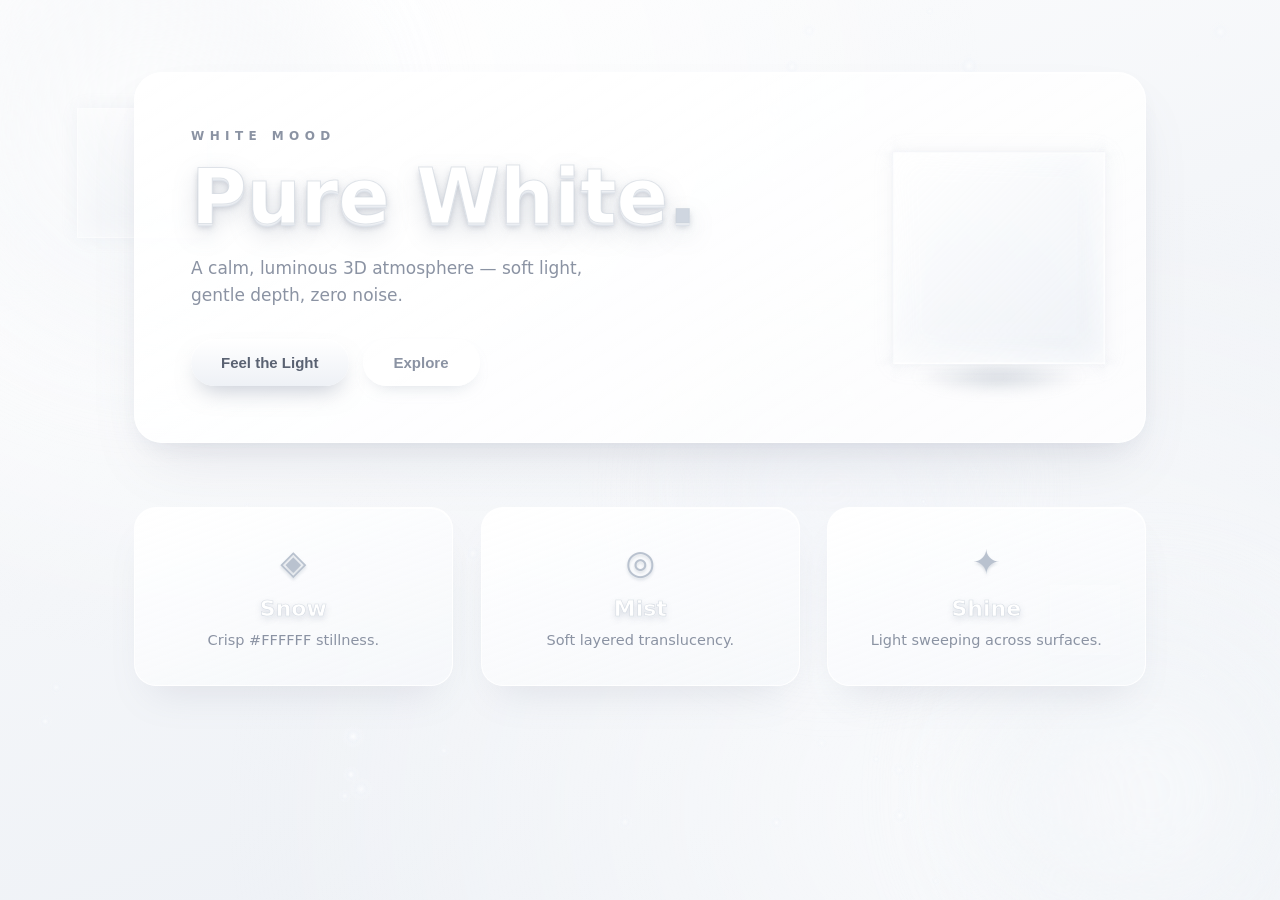
==== commit 9b31e578: "task snapshot 4184eec3-2a40-45bb-afd7-305b4846ccd9" ====
--- a/index.html
+++ b/index.html
@@ -1,1257 +1,87 @@
 <!DOCTYPE html>
-<html class="no-js ss-preload" lang="en">
-  <head>
-    <!--- basic page needs
-    ================================================== -->
-    <meta charset="utf-8" />
-    <title>SHAMNAD</title>
-    <meta name="description" content="" />
-    <meta name="author" content="" />
+<html lang="en">
+<head>
+<meta charset="UTF-8" />
+<meta name="viewport" content="width=device-width, initial-scale=1.0" />
+<title>White Mood · 3D Experience</title>
+<link rel="stylesheet" href="style.css" />
+</head>
+<body>
 
-    <!-- mobile specific metas
-    ================================================== -->
-    <meta name="viewport" content="width=device-width, initial-scale=1" />
+  <!-- Ambient background layers -->
+  <div class="bg">
+    <div class="bg-gradient"></div>
+    <div class="orb orb-1"></div>
+    <div class="orb orb-2"></div>
+    <div class="orb orb-3"></div>
+    <canvas id="particles"></canvas>
+  </div>
 
-    <!-- CSS
-    ================================================== -->
-    <link rel="stylesheet" href="css/vendor.css" />
-    <link rel="stylesheet" href="css/styles.css" />
-    <link
-      rel="stylesheet"
-      href="https://cdn.jsdelivr.net/npm/bootstrap-icons@1.11.3/font/bootstrap-icons.min.css"
-    />
+  <!-- Floating 3D cubes -->
+  <div class="scene scene-back">
+    <div class="cube cube-lg spin-slow">
+      <span class="face f-front"></span><span class="face f-back"></span>
+      <span class="face f-left"></span><span class="face f-right"></span>
+      <span class="face f-top"></span><span class="face f-bottom"></span>
+    </div>
+    <div class="cube cube-sm spin-fast float-a">
+      <span class="face f-front"></span><span class="face f-back"></span>
+      <span class="face f-left"></span><span class="face f-right"></span>
+      <span class="face f-top"></span><span class="face f-bottom"></span>
+    </div>
+    <div class="cube cube-xs spin-mid float-b">
+      <span class="face f-front glass"></span><span class="face f-back glass"></span>
+      <span class="face f-left glass"></span><span class="face f-right glass"></span>
+      <span class="face f-top glass"></span><span class="face f-bottom glass"></span>
+    </div>
+  </div>
 
-    <!-- favicons
-    ================================================== -->
-    <link rel="apple-touch-icon" sizes="180x180" href="apple-touch-icon.png" />
-    <link rel="icon" type="image/png" sizes="32x32" href="favicon-32x32.png" />
-    <link rel="icon" type="image/png" sizes="16x16" href="favicon-16x16.png" />
-    <link rel="manifest" href="site.webmanifest" />
-  </head>
+  <main class="wrap" id="tiltWrap">
 
-<body id="top" class="dark-mode">
-    <!-- # preloader
-    ================================================== -->
-    <div id="preloader">
-      <div id="loader"></div>
-    </div>
-
-    <!-- <button
-      type="button"
-      id="theme-toggle"
-      class="theme-toggle"
-      aria-label="Switch to light mode"
-      title="Switch to light mode"
-    >
-      <i class="bi bi-moon-fill" aria-hidden="true"></i>
-    </button> -->
-
-    <!-- # page wrap
-    ================================================== -->
-    <div class="s-pagewrap">
-      <div class="circles">
-        <span></span>
-        <span></span>
-        <span></span>
-        <span></span>
-        <span></span>
+    <!-- Hero card: the white mood -->
+    <section class="hero card-3d" id="heroCard">
+      <div class="hero-inner">
+        <p class="eyebrow">WHITE&nbsp;MOOD</p>
+        <h1 class="title-3d">Pure&nbsp;White<span class="dot">.</span></h1>
+        <p class="subtitle">A calm, luminous 3D atmosphere — soft light, gentle depth, zero noise.</p>
+        <div class="cta-row">
+          <button class="btn btn-primary" id="pulseBtn">Feel the Light</button>
+          <button class="btn btn-ghost">Explore</button>
+        </div>
       </div>
 
-      <!-- ## site header 
-        ================================================== -->
-      <header class="s-header">
-        <div class="header-mobile">
-          <span class="mobile-home-link"
-            ><a href="index.html">SHAMNAD</a></span
-          >
-          <a class="mobile-menu-toggle" href="#0"><span>Menu</span></a>
+      <!-- Rotating centerpiece cube -->
+      <div class="scene scene-hero">
+        <div class="cube cube-hero spin-hero">
+          <span class="face f-front shine"></span><span class="face f-back shine"></span>
+          <span class="face f-left shine"></span><span class="face f-right shine"></span>
+          <span class="face f-top shine"></span><span class="face f-bottom shine"></span>
         </div>
+        <div class="cube-shadow"></div>
+      </div>
+    </section>
 
-        <div class="row wide main-nav-wrap">
-          <nav class="column lg-12 main-nav">
-            <ul>
-              <li class="current">
-                <a href="#intro" class="smoothscroll">Intro</a>
-              </li>
-              <li><a href="#about" class="smoothscroll">About</a></li>
-              <li><a href="#works" class="smoothscroll">Works</a></li>
-              <li><a href="#contact" class="smoothscroll">Say Hello</a></li>
-            </ul>
-          <!-- <button id="theme-toggle" class="theme-toggle btn"
-            style="margin-left:auto; background:none; border:none; color:inherit; font-size:1rem; cursor:pointer;">Light
-            Mode</button> -->
-          </nav>
-        </div>
-      </header>
-      <!-- end s-header -->
+    <!-- Mood tiles with 3D hover -->
+    <section class="tiles">
+      <article class="tile card-3d">
+        <div class="tile-icon">◈</div>
+        <h3>Snow</h3>
+        <p>Crisp #FFFFFF stillness.</p>
+      </article>
+      <article class="tile card-3d">
+        <div class="tile-icon">◎</div>
+        <h3>Mist</h3>
+        <p>Soft layered translucency.</p>
+      </article>
+      <article class="tile card-3d">
+        <div class="tile-icon">✦</div>
+        <h3>Shine</h3>
+        <p>Light sweeping across surfaces.</p>
+      </article>
+    </section>
 
-      <!-- ## main content
-        ==================================================- -->
-      <main class="s-content">
-        <!-- ### intro
-            ================================================== -->
-        <section id="intro" class="s-intro target-section">
-          <div class="row intro-content wide">
-            <div class="column">
-              <div class="text-pretitle with-line">
-                Python django full stack developer
-              </div>
+  </main>
 
-              <h1 class="text-huge-title">
-                Full-Stack Developer | Python Django Expert with End-to-End Web Development Skills
-              </h1>
-            </div>
-
-            <!-- <ul class="intro-social">
-              <li><a href="#0">Behance</a></li>
-              <li><a href="#0">Twitter</a></li>
-              <li><a href="#0">Dribbble</a></li>
-              <li><a href="#0">Instagram</a></li>
-            </ul> -->
-          </div>
-          <!-- end intro content -->
-
-          <a href="#about" class="intro-scrolldown smoothscroll">
-            <svg
-              width="24"
-              height="24"
-              viewBox="0 0 24 24"
-              xmlns="http://www.w3.org/2000/svg"
-              fill-rule="evenodd"
-              clip-rule="evenodd"
-            >
-              <path
-                d="M11 21.883l-6.235-7.527-.765.644 7.521 9 7.479-9-.764-.645-6.236 7.529v-21.884h-1v21.883z"
-              />
-            </svg>
-          </a>
-        </section>
-        <!-- end s-intro -->
-
-        <!-- ### about
-            ================================================== -->
-        <section id="about" class="s-about target-section">
-          <div class="row about-info wide" data-animate-block>
-            <div class="about-info__text">
-              <h2 class="text-pretitle with-line" data-animate-el>About</h2>
-              <p class="attention-getter about-intro-text" data-animate-el>
-                I’m a skilled <strong>Python Django Full-Stack Developer</strong> with a strong background in building dynamic, scalable, and secure web applications. 
-                I specialize in crafting robust backend systems using Python and Django, and delivering clean, responsive frontends with HTML, CSS, JavaScript, and modern tools.
-                <br /><br />
-                I have hands-on experience in designing and integrating <strong>RESTful APIs</strong>, enabling smooth data exchange and building efficient, modular architectures for web and mobile applications. 
-                I’m also proficient in working with relational databases, API authentication (JWT, token-based), and third-party API integrations.
-                <br /><br />
-                From backend logic and database models to UI/UX and deployment, I manage the full development lifecycle with a focus on performance, maintainability, and user needs. 
-                I'm passionate about clean code, automation, and building solutions that drive real value.
-              </p>
-              <a
-                href="cv/shamnad.pdf"
-                target="_blank"
-                class="btn btn--medium u-fullwidth"
-                data-animate-el
-              >
-                Download CV
-              </a>
-            </div>
-          </div>
-          <!-- Work Progress Section
-================================================== -->
-        <!-- <section id="work-progress" class="s-work-progress target-section">
-            <div
-              class="row section-header light-on-dark narrow"
-              data-animate-block
-            >
-              <div class="column lg-12">
-                <h2 class="text-pretitle with-line" data-animate-el>
-                  Work Progress
-                </h2>
-              </div>
-            </div>
-
-            <div class="row work-progress__satisfaction" data-animate-block>
-              <div class="column lg-12" data-animate-el>
-                <div class="work-progress__satisfaction-card">
-                  <div class="work-progress__satisfaction-number">13</div>
-                  <div class="work-progress__satisfaction-label">
-                    Number of Projects
-                  </div>
-                </div>
-              </div>
-            </div>
-          </section> -->
-
-          <style>
-            /* Work Progress Section Styles */
-          :root {
-            --bg-color: #ffffff;
-            --text-color: #000000;
-            --primary-color: #ff3e00;
-            /* example */
-          }
-
-          .dark-mode {
-            --bg-color: #121212;
-            --text-color: #e0e0e0;
-            --primary-color: #ff3e00;
-          }
-
-          body {
-            background: var(--bg-color);
-            color: var(--text-color);
-          }
-
-          /* Ensure links inherit color */
-          a {
-            color: var(--primary-color);
-          }
-
-          /* Override other elements if needed */
-          .s-header,
-          .s-content,
-          .s-works,
-          .s-about,
-          .s-footer {
-            background: var(--bg-color);
-            color: var(--text-color);
-          }
-
-          /* Button styling */
-          .theme-toggle {
-            background: var(--primary-color);
-            color: var(--bg-color);
-            border-radius: 4px;
-            padding: 0.4rem 0.8rem;
-          }
-
-          /* Additional dark mode tweaks */
-          .dark-mode .s-header {
-            background: #1e1e1e;
-          }
-
-          /* Existing CSS from line 166 onwards remains unchanged */
-              /* color: #ffffff;
-              text-align: center;
-            } */
-
-            .s-work-progress .section-header {
-              margin-bottom: 4rem;
-            }
-
-            .work-progress__stats {
-              display: flex;
-              flex-wrap: wrap;
-              justify-content: center;
-              margin-bottom: 4rem;
-            }
-
-            .work-progress__stats-box {
-              padding: 1.5rem;
-            }
-
-            .work-progress__stats-card {
-              background-color: rgba(255, 255, 255, 0.05);
-              border-radius: 8px;
-              padding: 3rem 2rem;
-              height: 100%;
-              transition: transform 0.3s ease, box-shadow 0.3s ease;
-            }
-
-            .work-progress__stats-card:hover {
-              transform: translateY(-10px);
-              box-shadow: 0 10px 20px rgba(0, 0, 0, 0.3);
-            }
-
-            .work-progress__stats-number {
-              font-size: 3.2rem;
-              font-weight: 700;
-              margin-bottom: 0.8rem;
-              color: #ff3e00;
-            }
-
-            .work-progress__stats-label {
-              font-size: 1.6rem;
-              text-transform: uppercase;
-              letter-spacing: 1px;
-            }
-
-            .work-progress__satisfaction {
-              margin-top: 4rem;
-            }
-
-            .work-progress__satisfaction-card {
-              background-color: rgba(255, 255, 255, 0.05);
-              border-radius: 8px;
-              padding: 4rem 2rem;
-              max-width: 600px;
-              margin: 0 auto;
-              transition: transform 0.3s ease, box-shadow 0.3s ease;
-            }
-
-            .work-progress__satisfaction-card:hover {
-              transform: translateY(-10px);
-              box-shadow: 0 10px 20px rgba(0, 0, 0, 0.3);
-            }
-
-            .work-progress__satisfaction-number {
-              font-size: 5rem;
-              font-weight: 700;
-              margin-bottom: 1rem;
-              color: #00e676;
-            }
-
-            .work-progress__satisfaction-label {
-              font-size: 2rem;
-              font-weight: 600;
-              text-transform: uppercase;
-              letter-spacing: 1px;
-            }
-
-            .click-here-button{
-              display: none;
-            }
-
-            .about-intro-text {
-              margin-left: 220px;
-              max-width: 72ch;
-            }
-
-            .about-info__text .btn {
-              margin-left: 100px;
-            }
-
-            .folio-list__item-pic img,
-            .modal-popup img {
-              width: 100%;
-              height: auto;
-              display: block;
-            }
-
-            .contact-links a {
-              overflow-wrap: anywhere;
-              word-break: break-word;
-            }
-
-            .text-huge-title {
-              font-size: clamp(3.2rem, 6vw, 8.8rem);
-              line-height: 1.15;
-            }
-
-            /* .theme-toggle {
-              --size: 5.2rem;
-              position: fixed;
-              top: 1.8rem;
-              right: 1.8rem;
-              width: var(--size);
-              height: var(--size);
-              border: none;
-              border-radius: 50%;ffffff
-              background: #;
-              cursor: pointer;
-              display: flex;
-              align-items: center;
-              justify-content: center;
-              z-index: 1100;
-              box-shadow: 0 8px 22px rgba(0, 0, 0, 0.28);
-              transition: transform 0.25s ease, background-color 0.35s ease,
-                color 0.35s ease, box-shadow 0.35s ease;
-            } */
-
-            .theme-toggle:hover {
-              transform: translateY(-2px) scale(1.03);
-            }
-
-            .theme-toggle i {
-              font-size: 2.2rem;
-              line-height: 1;
-              transition: transform 0.45s ease, color 0.35s ease;
-            }
-
-            body.dark-mode .theme-toggle {
-              background: #111111;
-              color: #ffffff;
-            }
-
-            body.dark-mode .theme-toggle i {
-              color: #111111;
-              transform: rotate(0deg) scale(1);
-            }
-
-            body.light-mode .theme-toggle {
-              background: #111111;
-              color: #ffffff;
-              box-shadow: 0 8px 22px rgba(17, 24, 39, 0.35);
-            }
-
-            body.light-mode .theme-toggle i {
-              color: #ffffff;
-              transform: rotate(180deg) scale(0.95);
-            }
-            /* Responsive styles */
-            @media screen and (max-width: 1200px) {
-              .work-progress__stats-number {
-                font-size: 2.8rem;
-              }
-
-              .work-progress__satisfaction-number {
-                font-size: 4.5rem;
-              }
-            }
-
-            @media screen and (max-width: 800px) {
-              .s-work-progress {
-                padding: 7.2rem 0;
-              }
-
-              .about-intro-text,
-              .about-info__text .btn {
-                margin-left: 0;
-              }
-
-              .about-intro-text {
-                max-width: 100%;
-              }
-            }
-
-            @media screen and (max-width: 600px) {
-              .s-work-progress {
-                padding: 6rem 0;
-              }
-
-              .work-progress__stats-number {
-                font-size: 2.4rem;
-              }
-
-              .work-progress__stats-label {
-                font-size: 1.4rem;
-              }
-
-              .work-progress__satisfaction-number {
-                font-size: 3.8rem;
-              }
-
-              .work-progress__satisfaction-label {
-                font-size: 1.8rem;
-              }
-              .click-here-button{
-                display: block;
-              }
-
-              .text-huge-title {
-                line-height: 1.2;
-              }
-
-              .contact-bottom .contact-block {
-                margin-bottom: 2.4rem;
-              }
-
-              .theme-toggle {
-                --size: 4.6rem;
-                top: 1.2rem;
-                right: 1.2rem;
-              }
-
-              .theme-toggle i {
-                font-size: 2rem;
-              }
-            }
-          </style>
-          <!-- about-info -->
-
-          <div class="row about-expertise" data-animate-block>
-            <div class="column lg-12">
-              <h2 class="text-pretitle" data-animate-el>Expertise</h2>
-
-              <ul class="skills-list h1" data-animate-el>
-                  <li>Python Django</li>
-                  <li>RESTful API</li>
-                  <li>HTML,CSS & JavaScript</li>
-                  <li>PostgreSQL / MySQL</li>
-                  <li>Git & GitHub</li>
-                  <li>Deployment (AWS)</li>
-              </ul>
-            </div>
-          </div>
-          <!-- end about-expertise -->
-
-          <div class="row about-timelines" data-animate-block>
-            <div class="column lg-6 tab-12">
-              <h2 class="text-pretitle" data-animate-el>Experience</h2>
-
-              <div class="timeline" data-animate-el>
-                <div class="timeline__block">
-                  <div class="timeline__bullet"></div>
-                  <div class="timeline__header">
-                    <h4 class="timeline__title">
-                      Medico apps Solution
-                    </h4>
-                    <h5 class="timeline__meta">
-                      Full stack developer
-                    </h5>
-                    <p class="timeline__timeframe">Jan 2025 - Dec 2025</p>
-                  </div>
-                  <div class="timeline__desc">
-                    <ul>
-                      <li>Frontend (html, css, js)</li>
-                      <li>Backend (Python django)</li>
-                      <li>Hosting (AWS)</li>
-                    </ul>
-                  </div>
-                </div>
-
-                <div class="timeline__block">
-                  <div class="timeline__bullet"></div>
-                  <div class="timeline__header">
-                    <h4 class="timeline__title">Aventus Informatics</h4>
-                    <h5 class="timeline__meta">
-                      Backend Developer (REST Api)
-                    </h5>
-                    <p class="timeline__timeframe">Mar 2023 - Dec 2024</p>
-                  </div>
-                  <div class="timeline__desc">
-                    <ul>
-                      <li>REST Api</li>
-                      <li>Python django</li>
-                      <li>Frontend (html, css, js)</li>
-
-                    </ul>
-                  </div>
-                </div>
-                <!-- <div class="timeline__block">
-                  <div class="timeline__bullet"></div>
-                  <div class="timeline__header">
-                    <h4 class="timeline__title">Corenetic Gym World</h4>
-                    <h5 class="timeline__meta">
-                      Digital Marketing Executive & SEO Executive
-                    </h5>
-                    <p class="timeline__timeframe">Jan 2021 - Feb 2022</p>
-                  </div>
-                  <div class="timeline__desc">
-                    <ul>
-                      <li>
-                        Executed various online marketing projects including
-                        social media marketing and content promotion
-                      </li>
-                      <li>
-                        Handled lead generation, Instagram and Facebook ads
-                        promotion, and web page analysis
-                      </li>
-                    </ul>
-                  </div>
-                </div> -->
-              </div>
-              <!-- end timeline -->
-            </div>
-            <!-- end column -->
-
-            <div class="column lg-6 tab-12">
-              <h2 class="text-pretitle" data-animate-el>Education</h2>
-
-              <div class="timeline" data-animate-el>
-                <div class="timeline__block">
-                  <div class="timeline__bullet"></div>
-                  <div class="timeline__header">
-                    <h4 class="timeline__title">
-                      MIC ARTS AND SCIENCE COLLEGE
-                    </h4>
-                    <h5 class="timeline__meta">
-                      BSC.COMPUTER SCIENCE
-                    </h5>
-                    <p class="timeline__timeframe">July 2019 - Dec 2022</p>
-                  </div>
-                  <!-- <div class="timeline__desc">
-                    <p>
-                      Bootcamp - Self-learning platform (Industry experts assign
-                      and review our projects)
-                    </p>
-                  </div> -->
-                </div>
-
-              </div>
-              <!-- end timeline -->
-            </div>
-            <!-- end column -->
-          </div>
-          <!-- end about-timelines -->
-        </section>
-        <!-- end s-about -->
-
-        <!-- ### works
-            ================================================== -->
-        <section id="works" class="s-works target-section">
-          <div class="row works-portfolio">
-            <div class="column lg-12" data-animate-block>
-              <h2 class="text-pretitle" data-animate-el>Recent Works</h2>
-              <p class="h1" data-animate-el>
-                Here are some of my favorite projects I have done lately. Feel
-                free to check them out.
-              </p>
-
-              <ul class="folio-list row block-lg-one-half block-stack-on-1000">
-                <li class="folio-list__item column" data-animate-el>
-                  <a class="folio-list__item-link" href="#modal-02">
-                    <div class="folio-list__item-pic">
-                      <img
-                        src="images/portfolio/gem_cms.png"
-                       
-                        alt=""
-                      />
-                    </div>
-                    <button class="click-here-button">Click Here</button>
-                    <div class="folio-list__item-text">
-                      <div class="folio-list__item-cat">CMS</div>
-                      <div class="folio-list__item-title">
-                        Gem advertising
-                      </div>
-                    </div>
-                  </a>
-                  <a
-                    class="folio-list__proj-link"
-                    href="https://www.gemadvertising.com/"
-                    target="_blank"
-                    title="project link"
-                  >
-                    <svg
-                      width="15"
-                      height="15"
-                      viewBox="0 0 15 15"
-                      fill="none"
-                      xmlns=""
-                    >
-                      <path
-                        d="M8.14645 3.14645C8.34171 2.95118 8.65829 2.95118 8.85355 3.14645L12.8536 7.14645C13.0488 7.34171 13.0488 7.65829 12.8536 7.85355L8.85355 11.8536C8.65829 12.0488 8.34171 12.0488 8.14645 11.8536C7.95118 11.6583 7.95118 11.3417 8.14645 11.1464L11.2929 8H2.5C2.22386 8 2 7.77614 2 7.5C2 7.22386 2.22386 7 2.5 7H11.2929L8.14645 3.85355C7.95118 3.65829 7.95118 3.34171 8.14645 3.14645Z"
-                        fill="currentColor"
-                        fill-rule="evenodd"
-                        clip-rule="evenodd"
-                      ></path>
-                    </svg>
-                  </a>
-                </li>
-
-
-                <li class="folio-list__item column" data-animate-el>
-                  <a class="folio-list__item-link" href="#modal-03">
-                    <div class="folio-list__item-pic">
-                      <img
-                        src="images/portfolio/ashwidea_api.png"
-                      
-                        alt=""
-                      />
-                    </div>
-                      <button class="click-here-button">Click Here</button>
-                    <div class="folio-list__item-text">
-                      <div class="folio-list__item-cat">Api</div>
-                      <div class="folio-list__item-title">
-                        Ashwidea
-                      </div>
-                    </div>
-                  </a>
-                  <a
-                    class="folio-list__proj-link"
-                    href="https://www.ashwidea.in/"
-                    target="_blank"
-                    title="project link"
-                  >
-                    <svg
-                      width="15"
-                      height="15"
-                      viewBox="0 0 15 15"
-                      fill="none"
-                      xmlns="http://www.w3.org/2000/svg"
-                    >
-                      <path
-                        d="M8.14645 3.14645C8.34171 2.95118 8.65829 2.95118 8.85355 3.14645L12.8536 7.14645C13.0488 7.34171 13.0488 7.65829 12.8536 7.85355L8.85355 11.8536C8.65829 12.0488 8.34171 12.0488 8.14645 11.8536C7.95118 11.6583 7.95118 11.3417 8.14645 11.1464L11.2929 8H2.5C2.22386 8 2 7.77614 2 7.5C2 7.22386 2.22386 7 2.5 7H11.2929L8.14645 3.85355C7.95118 3.65829 7.95118 3.34171 8.14645 3.14645Z"
-                        fill="currentColor"
-                        fill-rule="evenodd"
-                        clip-rule="evenodd"
-                      ></path>
-                    </svg>
-                  </a>
-                </li>
-                <li class="folio-list__item column" data-animate-el>
-                  <a class="folio-list__item-link" href="#modal-04">
-                    <div class="folio-list__item-pic">
-                      <img
-                        src="images/portfolio/shuk_api.png"
-                     
-                        alt=""
-                      />
-                    </div>
- <button class="click-here-button">Click Here</button>
-                    <div class="folio-list__item-text">
-                      <div class="folio-list__item-cat">
-                        Api
-                      </div>
-                      <div class="folio-list__item-title">Shuk</div>
-                    </div>
-                  </a>
-                  <a
-                    class="folio-list__proj-link"
-                    href="https://shuk-api.aventusinformatics.com/api/docs/#"
-                    target="_blank"
-                    title="project link"
-                  >
-                    <svg
-                      width="15"
-                      height="15"
-                      viewBox="0 0 15 15"
-                      fill="none"
-                      xmlns="http://www.w3.org/2000/svg"
-                    >
-                      <path
-                        d="M8.14645 3.14645C8.34171 2.95118 8.65829 2.95118 8.85355 3.14645L12.8536 7.14645C13.0488 7.34171 13.0488 7.65829 12.8536 7.85355L8.85355 11.8536C8.65829 12.0488 8.34171 12.0488 8.14645 11.8536C7.95118 11.6583 7.95118 11.3417 8.14645 11.1464L11.2929 8H2.5C2.22386 8 2 7.77614 2 7.5C2 7.22386 2.22386 7 2.5 7H11.2929L8.14645 3.85355C7.95118 3.65829 7.95118 3.34171 8.14645 3.14645Z"
-                        fill="currentColor"
-                        fill-rule="evenodd"
-                        clip-rule="evenodd"
-                      ></path>
-                    </svg>
-                  </a>
-                </li>
-                <li class="folio-list__item column" data-animate-el>
-                  <a class="folio-list__item-link" href="#modal-05">
-                    <div class="folio-list__item-pic">
-                      <img
-                        src="images/portfolio/techo_trust_cms.png"
-                      
-                        alt=""
-                      />
-                    </div>
- <button class="click-here-button">Click Here</button>
-                    <div class="folio-list__item-text">
-                      <div class="folio-list__item-cat">
-                        CMS
-                      </div>
-                      <div class="folio-list__item-title">Techno Trust</div>
-                    </div>
-                  </a>
-                  <a
-                    class="folio-list__proj-link"
-                    href="https://nationalbuilders.in/"
-                    target="_blank"
-                    title="project link"
-                  >
-                    <svg
-                      width="15"
-                      height="15"
-                      viewBox="0 0 15 15"
-                      fill="none"
-                      xmlns="http://www.w3.org/2000/svg"
-                    >
-                      <path
-                        d="M8.14645 3.14645C8.34171 2.95118 8.65829 2.95118 8.85355 3.14645L12.8536 7.14645C13.0488 7.34171 13.0488 7.65829 12.8536 7.85355L8.85355 11.8536C8.65829 12.0488 8.34171 12.0488 8.14645 11.8536C7.95118 11.6583 7.95118 11.3417 8.14645 11.1464L11.2929 8H2.5C2.22386 8 2 7.77614 2 7.5C2 7.22386 2.22386 7 2.5 7H11.2929L8.14645 3.85355C7.95118 3.65829 7.95118 3.34171 8.14645 3.14645Z"
-                        fill="currentColor"
-                        fill-rule="evenodd"
-                        clip-rule="evenodd"
-                      ></path>
-                    </svg>
-                  </a>
-                </li>
-                <li class="folio-list__item column" data-animate-el>
-                  <a class="folio-list__item-link" href="#modal-06">
-                    <div class="folio-list__item-pic">
-                      <img
-                        src="images/portfolio/earth_hood_api.png"
-                      
-                        alt=""
-                      />
-                    </div>
- <button class="click-here-button">Click Here</button>
-                    <div class="folio-list__item-text">
-                      <div class="folio-list__item-cat">Api</div>
-                      <div class="folio-list__item-title">Earthood</div>
-                    </div>
-                  </a>
-                  <a
-                    class="folio-list__proj-link"
-                    href="https://www.earthood.com/"
-                    target="_blank"
-                    title="project link"
-                  >
-                    <svg
-                      width="15"
-                      height="15"
-                      viewBox="0 0 15 15"
-                      fill="none"
-                      xmlns="http://www.w3.org/2000/svg"
-                    >
-                      <path
-                        d="M8.14645 3.14645C8.34171 2.95118 8.65829 2.95118 8.85355 3.14645L12.8536 7.14645C13.0488 7.34171 13.0488 7.65829 12.8536 7.85355L8.85355 11.8536C8.65829 12.0488 8.34171 12.0488 8.14645 11.8536C7.95118 11.6583 7.95118 11.3417 8.14645 11.1464L11.2929 8H2.5C2.22386 8 2 7.77614 2 7.5C2 7.22386 2.22386 7 2.5 7H11.2929L8.14645 3.85355C7.95118 3.65829 7.95118 3.34171 8.14645 3.14645Z"
-                        fill="currentColor"
-                        fill-rule="evenodd"
-                        clip-rule="evenodd"
-                      ></path>
-                    </svg>
-                  </a>
-                </li>
-                <li class="folio-list__item column" data-animate-el>
-                  <a class="folio-list__item-link" href="#modal-07">
-                    <div class="folio-list__item-pic">
-                      <img
-                        src="images/portfolio/echos_api.png"
-                     
-                        alt=""
-                      />
-                    </div>
- <button class="click-here-button">Click Here</button>
-                    <div class="folio-list__item-text">
-                      <div class="folio-list__item-cat">
-                        Api
-                      </div>
-                      <div class="folio-list__item-title">
-                        Echos
-                      </div>
-                    </div>
-                  </a>
-                  <a
-                    class="folio-list__proj-link"
-                    href="https://www.echos.co.in/"
-                    target="_blank"
-                    title="project link"
-                  >
-                    <svg
-                      width="15"
-                      height="15"
-                      viewBox="0 0 15 15"
-                      fill="none"
-                      xmlns="http://www.w3.org/2000/svg"
-                    >
-                      <path
-                        d="M8.14645 3.14645C8.34171 2.95118 8.65829 2.95118 8.85355 3.14645L12.8536 7.14645C13.0488 7.34171 13.0488 7.65829 12.8536 7.85355L8.85355 11.8536C8.65829 12.0488 8.34171 12.0488 8.14645 11.8536C7.95118 11.6583 7.95118 11.3417 8.14645 11.1464L11.2929 8H2.5C2.22386 8 2 7.77614 2 7.5C2 7.22386 2.22386 7 2.5 7H11.2929L8.14645 3.85355C7.95118 3.65829 7.95118 3.34171 8.14645 3.14645Z"
-                        fill="currentColor"
-                        fill-rule="evenodd"
-                        clip-rule="evenodd"
-                      ></path>
-                    </svg>
-                  </a>
-                </li>
-                 <li class="folio-list__item column" data-animate-el>
-                  <a class="folio-list__item-link" href="#modal-08">
-                    <div class="folio-list__item-pic">
-                      <img
-                        src="images/portfolio/gtg_cms.png"
-                     
-                        alt=""
-                      />
-                    </div>
-                      <button class="click-here-button">Click Here</button>
-                    <div class="folio-list__item-text">
-                      <div class="folio-list__item-cat">
-                        CMS
-                      </div>
-                      <div class="folio-list__item-title">
-                        Globe Textiles
-                      </div>
-                    </div>
-                  </a>
-                  <a
-                    class="folio-list__proj-link"
-                    href="https://globetextiles.net/"
-                    target="_blank"
-                    title="project link"
-                  >
-                    <svg
-                      width="15"
-                      height="15"
-                      viewBox="0 0 15 15"
-                      fill="none"
-                      xmlns="http://www.w3.org/2000/svg"
-                    >
-                      <path
-                        d="M8.14645 3.14645C8.34171 2.95118 8.65829 2.95118 8.85355 3.14645L12.8536 7.14645C13.0488 7.34171 13.0488 7.65829 12.8536 7.85355L8.85355 11.8536C8.65829 12.0488 8.34171 12.0488 8.14645 11.8536C7.95118 11.6583 7.95118 11.3417 8.14645 11.1464L11.2929 8H2.5C2.22386 8 2 7.77614 2 7.5C2 7.22386 2.22386 7 2.5 7H11.2929L8.14645 3.85355C7.95118 3.65829 7.95118 3.34171 8.14645 3.14645Z"
-                        fill="currentColor"
-                        fill-rule="evenodd"
-                        clip-rule="evenodd"
-                      ></path>
-                    </svg>
-                  </a>
-                </li>
-
-                </li>
-                 <li class="folio-list__item column" data-animate-el>
-                  <a class="folio-list__item-link" href="#modal-09">
-                    <div class="folio-list__item-pic">
-                      <img
-                        src="images/portfolio/irm_api.png"
-                     
-                        alt=""
-                      />
-                    </div>
-                      <button class="click-here-button">Click Here</button>
-                    <div class="folio-list__item-text">
-                      <div class="folio-list__item-cat">
-                        Api
-                      </div>
-                      <div class="folio-list__item-title">
-                        IRM Energy
-                      </div>
-                    </div>
-                  </a>
-                  <a
-                    class="folio-list__proj-link"
-                    href="https://www.irmenergy.com/"
-                    target="_blank"
-                    title="project link"
-                  >
-                    <svg
-                      width="15"
-                      height="15"
-                      viewBox="0 0 15 15"
-                      fill="none"
-                      xmlns="http://www.w3.org/2000/svg"
-                    >
-                      <path
-                        d="M8.14645 3.14645C8.34171 2.95118 8.65829 2.95118 8.85355 3.14645L12.8536 7.14645C13.0488 7.34171 13.0488 7.65829 12.8536 7.85355L8.85355 11.8536C8.65829 12.0488 8.34171 12.0488 8.14645 11.8536C7.95118 11.6583 7.95118 11.3417 8.14645 11.1464L11.2929 8H2.5C2.22386 8 2 7.77614 2 7.5C2 7.22386 2.22386 7 2.5 7H11.2929L8.14645 3.85355C7.95118 3.65829 7.95118 3.34171 8.14645 3.14645Z"
-                        fill="currentColor"
-                        fill-rule="evenodd"
-                        clip-rule="evenodd"
-                      ></path>
-                    </svg>
-                  </a>
-                </li>
-
-              </ul>
-              <!-- end folio-list -->
-            </div>
-            <!-- end column -->
-
-            <!-- Modal Templates Popup
-                    -------------------------------------------- -->
-            <div id="modal-01" hidden>
-              <div class="modal-popup">
-                <img src="images/portfolio/gem_cms.png" alt="" />
-
-                <div class="modal-popup__desc">
-                  <h5>Gem advertising Website</h5>
-                  <!-- <p>
-                    Odio soluta enim quos sit asperiores rerum rerum repudiandae
-                    cum. Vel voluptatem alias qui assumenda iure et expedita
-                    voluptatem. Ratione officiis quae.
-                  </p>
-                  <ul class="modal-popup__cat">
-                    <li>Website</li>
-                    <li>Data Uploading</li>
-                    <li>Seo</li>
-                  </ul> -->
-                </div>
-
-                <a href="https://www.gemadvertising.com/" class="modal-popup__details"
-                  >Project link</a
-                >
-              </div>
-            </div>
-             <div id="modal-02" hidden>
-              <div class="modal-popup">
-                <img src="images/portfolio/gem_cms.png" alt="" />
-
-                <div class="modal-popup__desc">
-                  <h5>Gem advertising Website</h5>
-                  <!-- <p>
-                    Odio soluta enim quos sit asperiores rerum rerum repudiandae
-                    cum. Vel voluptatem alias qui assumenda iure et expedita
-                    voluptatem. Ratione officiis quae.
-                  </p>
-                  <ul class="modal-popup__cat">
-                    <li>Website</li>
-                    <li>Data Uploading</li>
-                    <li>Seo</li>
-                  </ul> -->
-                </div>
-
-                <a href="https://www.gemadvertising.com/" class="modal-popup__details"
-                  >Project link</a
-                >
-              </div>
-            </div>
-            <!-- end modal -->
-            <div id="modal-03" hidden>
-              <div class="modal-popup">
-                <img src="images/portfolio/ashwidea_api.png" alt="" />
-
-                <div class="modal-popup__desc">
-                  <h5>Ashwidea</h5>
-                  <!-- <p>
-                    Odio soluta enim quos sit asperiores rerum rerum repudiandae
-                    cum. Vel voluptatem alias qui assumenda iure et expedita
-                    voluptatem. Ratione officiis quae.
-                  </p>
-                  <ul class="modal-popup__cat">
-                    <li>Website</li>
-                    <li>Data Uploading</li>
-                    <li>Seo</li>
-                  </ul> -->
-                </div>
-
-                <a href="https://www.ashwidea.in/" class="modal-popup__details"
-                  >Project link</a
-                >
-              </div>
-            </div>
-            <!-- end modal -->
-            <div id="modal-04" hidden>
-              <div class="modal-popup">
-                <img src="images/portfolio/shuk_api.png" alt="" />
-
-                <div class="modal-popup__desc">
-                  <h5>Shuk</h5>
-                  <!-- <p>
-                    Odio soluta enim quos sit asperiores rerum rerum repudiandae
-                    cum. Vel voluptatem alias qui assumenda iure et expedita
-                    voluptatem. Ratione officiis quae.
-                  </p>
-                  <ul class="modal-popup__cat">
-                    <li>Website</li>
-                    <li>Data Uploading</li>
-                    <li>Seo</li>
-                  </ul> -->
-                </div>
-
-                <a href="https://shuk-api.aventusinformatics.com/api/docs/#" class="modal-popup__details"
-                  >Project link</a
-                >
-              </div>
-            </div>
-            <!-- end modal -->
-            <div id="modal-05" hidden>
-              <div class="modal-popup">
-                <img src="images/portfolio/techo_trust_cms.png" alt="" />
-
-                <div class="modal-popup__desc">
-                  <h5>Techno Trust</h5>
-                  <!-- <p>
-                    Odio soluta enim quos sit asperiores rerum rerum repudiandae
-                    cum. Vel voluptatem alias qui assumenda iure et expedita
-                    voluptatem. Ratione officiis quae.
-                  </p>
-                  <ul class="modal-popup__cat">
-                    <li>Website</li>
-                    <li>Data Uploading</li>
-                    <li>Seo</li>
-                  </ul> -->
-                </div>
-
-                <a href="https://technotrustsolutions.com/" class="modal-popup__details"
-                  >Project link</a
-                >
-              </div>
-            </div>
-            <!-- end modal -->
-            <div id="modal-06" hidden>
-              <div class="modal-popup">
-                <img src="images/portfolio/earth_hood_api.png" alt="" />
-
-                <div class="modal-popup__desc">
-                  <h5>Earthood</h5>
-                   <!--<p>
-                    Odio soluta enim quos sit asperiores rerum rerum repudiandae
-                    cum. Vel voluptatem alias qui assumenda iure et expedita
-                    voluptatem. Ratione officiis quae.
-                  </p>
-                  <ul class="modal-popup__cat">
-                    <li>Website</li>
-                    <li>Data Uploading</li>
-                    <li>Seo</li>
-                  </ul> -->
-                </div>
-
-                <a href="https://www.earthood.com/" class="modal-popup__details"
-                  >Project link</a
-                >
-              </div>
-            </div>
-            <!-- end modal -->
-            <div id="modal-07" hidden>
-              <div class="modal-popup">
-                <img src="images/portfolio/echos_api.png" alt="" />
-
-                <div class="modal-popup__desc">
-                  <h5>Echos</h5>
-                  <!-- <p>
-                    Odio soluta enim quos sit asperiores rerum rerum repudiandae
-                    cum. Vel voluptatem alias qui assumenda iure et expedita
-                    voluptatem. Ratione officiis quae.
-                  </p>
-                  <ul class="modal-popup__cat">
-                    <li>Website</li>
-                    <li>Data Uploading</li>
-                    <li>Seo</li>
-                  </ul> -->
-                </div>
-
-                <a href="https://www.echos.co.in/" class="modal-popup__details"
-                  >Project link</a
-                >
-              </div>
-            </div>
-            <!-- end modal -->
-            <div id="modal-08" hidden>
-              <div class="modal-popup">
-                <img src="images/portfolio/gtg_cms.png" alt="" />
-
-                <div class="modal-popup__desc">
-                  <h5>Globe Textiles</h5>
-                  <!-- <p>
-                    Odio soluta enim quos sit asperiores rerum rerum repudiandae
-                    cum. Vel voluptatem alias qui assumenda iure et expedita
-                    voluptatem. Ratione officiis quae.
-                  </p>
-                  <ul class="modal-popup__cat">
-                    <li>Website</li>
-                    <li>Data Uploading</li>
-                    <li>Seo</li>
-                  </ul> -->
-                </div>
-
-                <a href="https://globetextiles.net/" class="modal-popup__details"
-                  >Project link</a
-                >
-              </div>
-            </div>
-
-            <div id="modal-09" hidden>
-              <div class="modal-popup">
-                <img src="images/portfolio/irm_api.png" alt="" />
-
-                <div class="modal-popup__desc">
-                  <h5>IRM Energy</h5>
-                  <!-- <p>
-                    Odio soluta enim quos sit asperiores rerum rerum repudiandae
-                    cum. Vel voluptatem alias qui assumenda iure et expedita
-                    voluptatem. Ratione officiis quae.
-                  </p>
-                  <ul class="modal-popup__cat">
-                    <li>Website</li>
-                    <li>Data Uploading</li>
-                    <li>Seo</li>
-                  </ul> -->
-                </div>
-
-                <a href="https://www.irmenergy.com/" class="modal-popup__details"
-                  >Project link</a
-                >
-              </div>
-            </div>
-            <!-- end modal -->
-          </div>
-          <!-- end works-portfolio -->
-        </section>
-        <!-- end s-works -->
-
-        <!-- ### contact
-            ================================================== -->
-        <section id="contact" class="s-contact target-section">
-          <div class="row contact-top">
-            <div class="column lg-12">
-              <h2 class="text-pretitle">Get In Touch</h2>
-
-              <p class="h1">
-                Let's connect! Whether you're looking for expert guidance in
-                Web development, project planning, or need help with code optimization I'm
-                here to collaborate and contribute
-              </p>
-            </div>
-          </div>
-          <!-- end contact-top -->
-
-          <div class="row contact-bottom">
-            <div class="column lg-4 md-5 tab-6 stack-on-550 contact-block">
-              <h3 class="text-pretitle">Reach me at</h3>
-              <p class="contact-links"> 
-                <a
-                  href="mailto:hamzashamnad123@gmail.com"
-                  class="mailtoui mail-section"
-                  >hamzashamnad123@gmail.com</a
-                >
-                <br />
-                <a href="tel:+917559945671">+91 7559945671</a>
-                
-              </p>
-            </div>
-            <div class="column lg-4 md-5 tab-6 stack-on-550 contact-block">
-              <h3 class="text-pretitle">Social</h3>
-              <ul class="contact-social">
-                <li>
-                  <a href="https://www.linkedin.com/in/shamnad-p-5803132aa/"
-                    >Linked In</a
-                  >
-                </li>
-                <li>
-                  <a href="https://github.com/shmnd">Github</a>
-                </li>
-              </ul>
-            </div>
-            <div class="column lg-4 md-12 contact-block">
-              <a
-                href="mailto:hamzashamnad123@gmail.com"
-                class="mailtoui btn btn--medium u-fullwidth contact-btn"
-                >Say Hello.</a
-              >
-            </div>
-          </div>
-          <!-- end contact-bottom -->
-        </section>
-        <!-- end contact -->
-      </main>
-      <!-- end s-content -->
-
-      <!-- ## footer
-        ================================================== -->
-      <footer class="s-footer">
-        <div class="row">
-          <div class="column ss-copyright">
-            <span>© Copyright SHAMNAD 2025</span>
-            <!-- <span>Design by <a href="https://www.styleshout.com/">StyleShout</a> Distribution By <a href="https://themewagon.com">Themewagon</a></span> -->
-          </div>
-
-          <div class="ss-go-top">
-            <a class="smoothscroll" title="Back to Top" href="#top">
-              <svg
-                xmlns="http://www.w3.org/2000/svg"
-                viewBox="0 0 24 24"
-                fill-rule="evenodd"
-                clip-rule="evenodd"
-              >
-                <path
-                  d="M11 2.206l-6.235 7.528-.765-.645 7.521-9 7.479 9-.764.646-6.236-7.53v21.884h-1v-21.883z"
-                />
-              </svg>
-            </a>
-          </div>
-        </div>
-      </footer>
-      <!-- end s-footer -->
-    </div>
-    <!-- end -s-pagewrap -->
-
-    <!-- Java Script
-    ================================================== -->
-    <script src="js/plugins.js"></script>
-    <script src="js/main.js"></script>
-    <script>
-      (function () {
-        var storageKey = "portfolio-theme";
-        var body = document.body;
-        var toggleBtn = document.getElementById("theme-toggle");
-
-        if (!toggleBtn) return;
-
-        function applyTheme(mode) {
-          body.classList.remove("dark-mode", "light-mode");
-          body.classList.add(mode);
-          var next = mode === "dark-mode" ? "light" : "dark";
-          toggleBtn.setAttribute("aria-label", "Switch to " + next + " mode");
-          toggleBtn.setAttribute("title", "Switch to " + next + " mode");
-        }
-
-        var saved = localStorage.getItem(storageKey);
-        applyTheme(saved === "light-mode" ? "light-mode" : "dark-mode");
-
-        toggleBtn.addEventListener("click", function () {
-          var nextMode = body.classList.contains("dark-mode")
-            ? "light-mode"
-            : "dark-mode";
-          applyTheme(nextMode);
-          localStorage.setItem(storageKey, nextMode);
-        });
-      })();
-    </script>
-  </body>
+  <script src="script.js"></script>
+</body>
 </html>
--- a/style.css
+++ b/style.css
@@ -0,0 +1,235 @@
+/* ============ WHITE MOOD · 3D ============ */
+* { margin: 0; padding: 0; box-sizing: border-box; }
+
+:root {
+  --white: #ffffff;
+  --off-white: #f7f8fa;
+  --pearl: #eef1f5;
+  --mist: #dfe4ea;
+  --text: #3a4150;
+  --text-soft: #8b93a3;
+  --shadow: rgba(120, 130, 150, 0.18);
+}
+
+html, body { height: 100%; }
+
+body {
+  font-family: "Segoe UI", system-ui, -apple-system, sans-serif;
+  color: var(--text);
+  background: linear-gradient(160deg, #ffffff 0%, #f4f6f9 45%, #eaeef4 100%);
+  overflow-x: hidden;
+  min-height: 100vh;
+  perspective: 1200px;
+}
+
+/* ---------- Background ambience ---------- */
+.bg { position: fixed; inset: 0; z-index: 0; pointer-events: none; overflow: hidden; }
+
+.bg-gradient {
+  position: absolute; inset: 0;
+  background:
+    radial-gradient(ellipse at 20% 10%, rgba(255,255,255,0.9), transparent 50%),
+    radial-gradient(ellipse at 80% 90%, rgba(255,255,255,0.7), transparent 55%);
+}
+
+.orb {
+  position: absolute; border-radius: 50%;
+  filter: blur(60px); opacity: .65;
+  animation: drift 18s ease-in-out infinite alternate;
+}
+.orb-1 { width: 420px; height: 420px; top: -80px; left: -60px;
+  background: radial-gradient(circle, #ffffff, #e8ecf2); }
+.orb-2 { width: 340px; height: 340px; bottom: -60px; right: -40px;
+  background: radial-gradient(circle, #ffffff, #dfe6ee); animation-delay: -6s; }
+.orb-3 { width: 260px; height: 260px; top: 40%; left: 55%;
+  background: radial-gradient(circle, #fdfdff, #e4e9f1); animation-delay: -12s; }
+
+@keyframes drift {
+  from { transform: translate3d(0,0,0) scale(1); }
+  to   { transform: translate3d(40px,-30px,0) scale(1.12); }
+}
+
+#particles { position: absolute; inset: 0; width: 100%; height: 100%; }
+
+/* ---------- Floating cubes (pure CSS 3D) ---------- */
+.scene { position: absolute; transform-style: preserve-3d; z-index: 1; pointer-events: none; }
+.scene-back { inset: 0; }
+.scene-hero { position: relative; width: 180px; height: 180px; perspective: 600px; }
+
+.cube {
+  position: absolute; transform-style: preserve-3d;
+  --size: 100px;
+  width: var(--size); height: var(--size);
+}
+.cube-lg { --size: 130px; top: 12%; left: 6%; opacity: .5; }
+.cube-sm { --size: 70px;  top: 65%; left: 82%; opacity: .55; }
+.cube-xs { --size: 50px;  top: 22%; left: 75%; opacity: .6; }
+.cube-hero { --size: 180px; top: 0; left: 0; opacity: 1; }
+
+.face {
+  position: absolute; inset: 0;
+  background: linear-gradient(135deg, rgba(255,255,255,.95), rgba(235,239,245,.75));
+  border: 1px solid rgba(255,255,255,.9);
+  box-shadow: inset 0 0 25px rgba(255,255,255,.85), 0 0 18px rgba(180,190,205,.15);
+  backdrop-filter: blur(2px);
+}
+.face.glass { background: rgba(255,255,255,.28); border: 1px solid rgba(255,255,255,.7); }
+
+.f-front  { transform: rotateY(  0deg) translateZ(calc(var(--size)/2)); }
+.f-back   { transform: rotateY(180deg) translateZ(calc(var(--size)/2)); }
+.f-left   { transform: rotateY(-90deg) translateZ(calc(var(--size)/2)); }
+.f-right  { transform: rotateY( 90deg) translateZ(calc(var(--size)/2)); }
+.f-top    { transform: rotateX( 90deg) translateZ(calc(var(--size)/2)); }
+.f-bottom { transform: rotateX(-90deg) translateZ(calc(var(--size)/2)); }
+
+.spin-slow  { animation: spin3d 26s linear infinite; }
+.spin-mid   { animation: spin3d 16s linear infinite reverse; }
+.spin-fast  { animation: spin3d 11s linear infinite; }
+.spin-hero  { animation: spin3d 20s linear infinite; }
+
+@keyframes spin3d {
+  from { transform: rotateX(-20deg) rotateY(0deg); }
+  to   { transform: rotateX(-20deg) rotateY(360deg); }
+}
+
+.float-a { animation: spin3d 11s linear infinite, bob 6s ease-in-out infinite; }
+.float-b { animation: spin3d 16s linear infinite reverse, bob 8s ease-in-out infinite; }
+
+@keyframes bob {
+  0%,100% { margin-top: 0; }
+  50%     { margin-top: -28px; }
+}
+
+/* Shine sweep on hero faces */
+.shine { overflow: hidden; }
+.shine::after {
+  content: ""; position: absolute; inset: -50%;
+  background: linear-gradient(115deg, transparent 40%, rgba(255,255,255,.9) 50%, transparent 60%);
+  transform: translateX(-120%);
+  animation: sweep 4.5s ease-in-out infinite;
+}
+@keyframes sweep {
+  0%, 55% { transform: translateX(-120%); }
+  85%,100% { transform: translateX(120%); }
+}
+
+.cube-shadow {
+  position: absolute; left: 50%; bottom: -46px;
+  width: 170px; height: 34px; transform: translateX(-50%);
+  background: radial-gradient(ellipse, rgba(140,150,170,.35), transparent 70%);
+  filter: blur(6px);
+  animation: shadowPulse 6s ease-in-out infinite;
+}
+@keyframes shadowPulse {
+  0%,100% { transform: translateX(-50%) scale(1); opacity:.8; }
+  50%     { transform: translateX(-50%) scale(.82); opacity:.5; }
+}
+
+/* ---------- Layout ---------- */
+.wrap {
+  position: relative; z-index: 2;
+  max-width: 1060px; margin: 0 auto;
+  padding: 8vh 24px 12vh;
+  display: flex; flex-direction: column; gap: 64px;
+  transform-style: preserve-3d;
+}
+
+/* ---------- Hero card ---------- */
+.hero {
+  display: flex; align-items: center; justify-content: space-between;
+  gap: 40px; flex-wrap: wrap;
+  padding: 56px;
+  border-radius: 28px;
+  background: linear-gradient(150deg, rgba(255,255,255,.92), rgba(255,255,255,.75));
+  border: 1px solid rgba(255,255,255,.95);
+  box-shadow:
+    0 30px 60px -20px var(--shadow),
+    0 10px 25px -12px rgba(150,160,180,.25),
+    inset 0 1px 0 rgba(255,255,255,1);
+}
+
+.eyebrow {
+  letter-spacing: .45em; font-size: 12px; font-weight: 700;
+  color: var(--text-soft); margin-bottom: 14px;
+}
+
+.title-3d {
+  font-size: clamp(44px, 7vw, 76px);
+  font-weight: 800; line-height: 1.05;
+  color: var(--white);
+  /* white-on-white embossed 3D text */
+  text-shadow:
+     0 1px 0 #f2f4f7,
+     0 2px 0 #e8ebf0,
+     0 3px 0 #dde2e9,
+     0 4px 6px rgba(120,130,150,.35),
+     0 10px 24px rgba(120,130,150,.25);
+  -webkit-text-stroke: 1px rgba(200,207,217,.55);
+}
+.title-3d .dot { color: #cfd6e0; }
+
+.subtitle { margin-top: 18px; max-width: 420px; color: var(--text-soft); font-size: 17px; line-height: 1.6; }
+
+.cta-row { margin-top: 30px; display: flex; gap: 14px; flex-wrap: wrap; }
+
+.btn {
+  border: none; cursor: pointer; font-size: 15px; font-weight: 600;
+  padding: 14px 30px; border-radius: 999px;
+  transition: transform .25s ease, box-shadow .25s ease;
+  transform-style: preserve-3d;
+}
+.btn-primary {
+  color: #5a6272;
+  background: linear-gradient(180deg, #ffffff, #eef1f6);
+  box-shadow: 0 12px 22px -8px rgba(140,150,170,.5), inset 0 1px 0 #fff;
+}
+.btn-primary:hover { transform: translateY(-3px) scale(1.02); box-shadow: 0 18px 30px -10px rgba(140,150,170,.55); }
+.btn-primary:active { transform: translateY(1px) scale(.98); }
+.btn-primary.pulse { animation: pulseGlow 1s ease; }
+@keyframes pulseGlow {
+  0%   { box-shadow: 0 0 0 0 rgba(255,255,255,.9), 0 12px 22px -8px rgba(140,150,170,.5); }
+  100% { box-shadow: 0 0 0 34px rgba(255,255,255,0), 0 12px 22px -8px rgba(140,150,170,.5); }
+}
+.btn-ghost {
+  background: rgba(255,255,255,.5); color: var(--text-soft);
+  border: 1px solid rgba(255,255,255,.9);
+  box-shadow: 0 8px 18px -10px rgba(140,150,170,.4);
+}
+.btn-ghost:hover { transform: translateY(-3px); background: rgba(255,255,255,.85); }
+
+/* ---------- Tiles ---------- */
+.tiles { display: grid; grid-template-columns: repeat(auto-fit, minmax(230px, 1fr)); gap: 28px; }
+
+.tile {
+  padding: 34px 28px; border-radius: 22px; text-align: center;
+  background: linear-gradient(160deg, rgba(255,255,255,.95), rgba(246,248,251,.8));
+  border: 1px solid rgba(255,255,255,.95);
+  box-shadow: 0 22px 40px -18px var(--shadow), inset 0 1px 0 #fff;
+  transition: transform .35s cubic-bezier(.2,.8,.2,1), box-shadow .35s ease;
+  transform-style: preserve-3d;
+}
+.tile:hover {
+  transform: translateY(-10px) rotateX(8deg);
+  box-shadow: 0 40px 60px -20px rgba(130,140,160,.4);
+}
+.tile-icon {
+  font-size: 34px; margin-bottom: 14px; color: #b9c2cf;
+  text-shadow: 0 2px 3px rgba(160,170,185,.4);
+  transform: translateZ(30px);
+}
+.tile h3 {
+  font-size: 22px; margin-bottom: 8px; color: var(--white);
+  -webkit-text-stroke: .6px rgba(190,198,210,.6);
+  text-shadow: 0 1px 0 #eef1f5, 0 3px 6px rgba(140,150,170,.3);
+  transform: translateZ(22px);
+}
+.tile p { color: var(--text-soft); font-size: 14.5px; line-height: 1.55; transform: translateZ(14px); }
+
+/* Mouse tilt target */
+.card-3d { will-change: transform; }
+
+@media (max-width: 720px) {
+  .hero { padding: 36px 26px; justify-content: center; text-align: center; }
+  .subtitle { margin-inline: auto; }
+  .cta-row { justify-content: center; }
+}
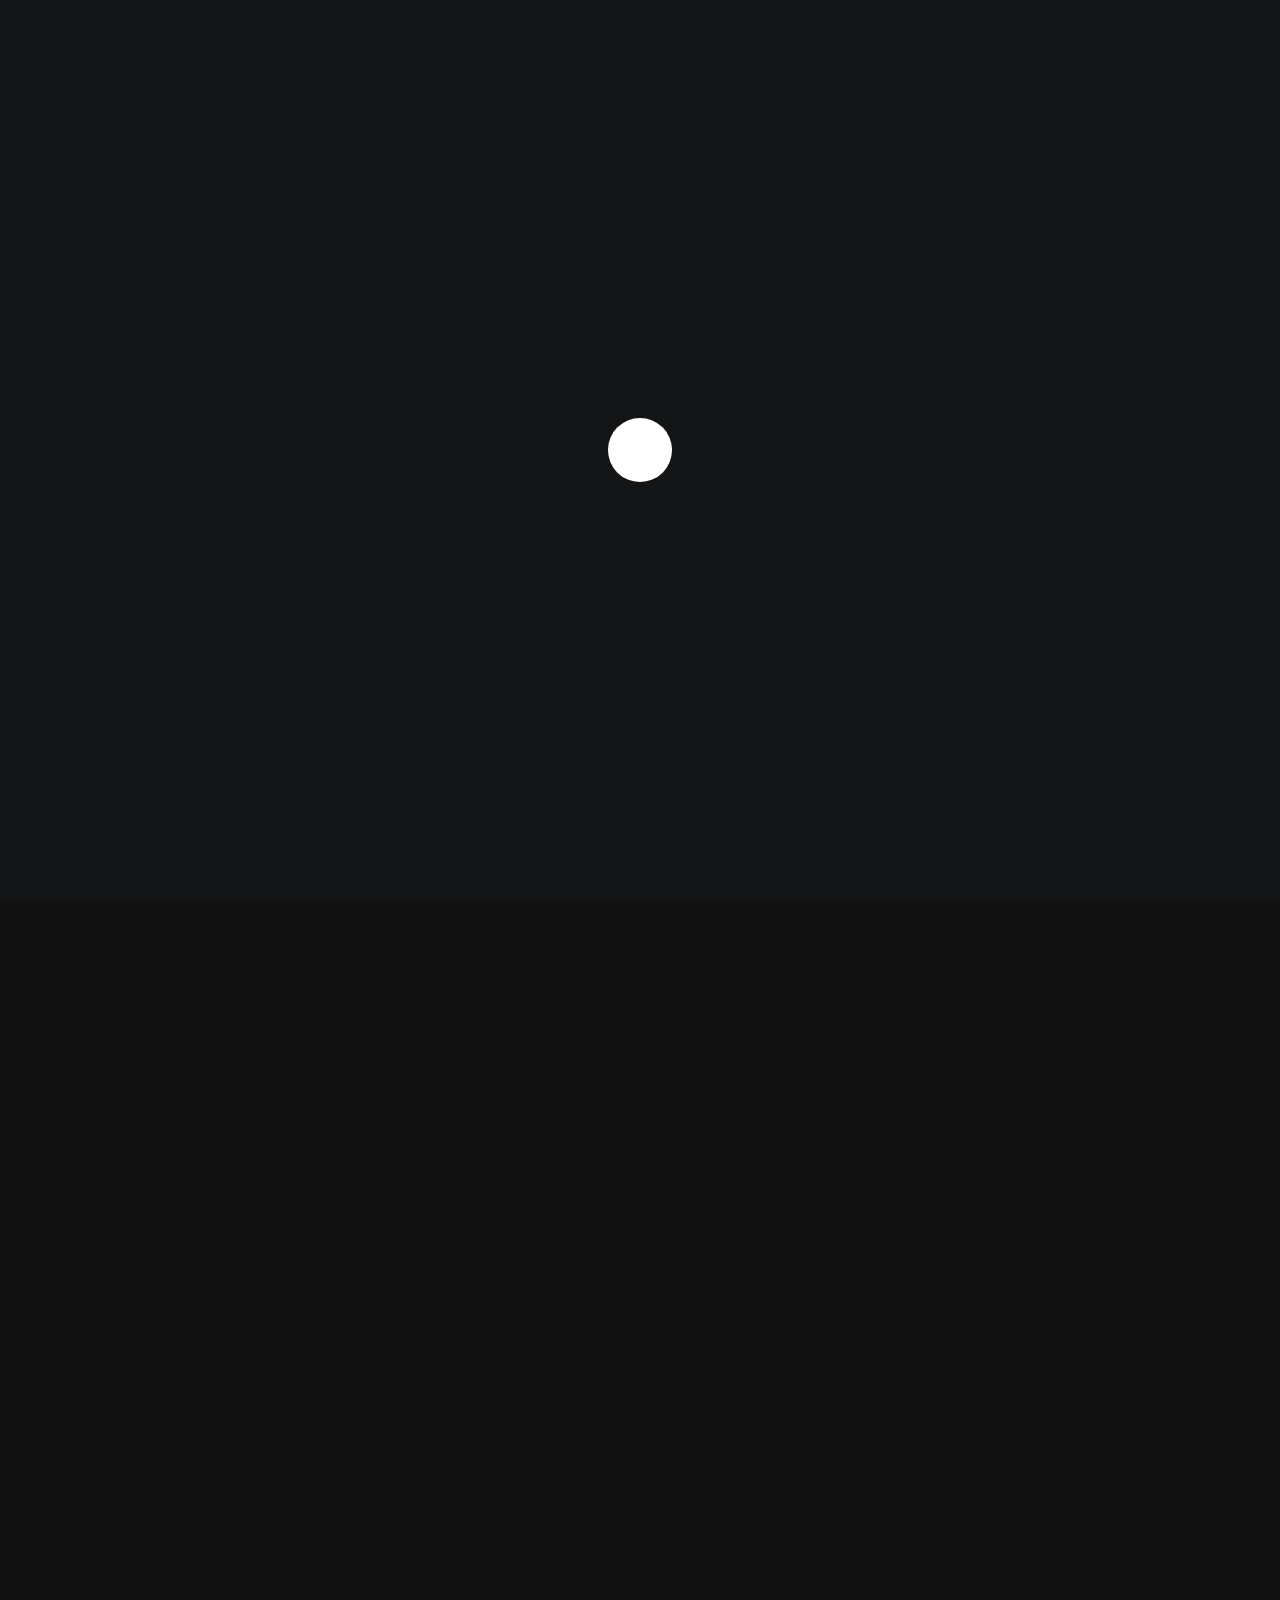
==== commit d22a50e1: "Merge pull request #1 from shmnd/cursor/add-seo Add SEO meta tags, structured data, sitemap, and rob" ====
--- a/index.html
+++ b/index.html
@@ -1,87 +1,1399 @@
 <!DOCTYPE html>
-<html lang="en">
-<head>
-<meta charset="UTF-8" />
-<meta name="viewport" content="width=device-width, initial-scale=1.0" />
-<title>White Mood · 3D Experience</title>
-<link rel="stylesheet" href="style.css" />
-</head>
-<body>
-
-  <!-- Ambient background layers -->
-  <div class="bg">
-    <div class="bg-gradient"></div>
-    <div class="orb orb-1"></div>
-    <div class="orb orb-2"></div>
-    <div class="orb orb-3"></div>
-    <canvas id="particles"></canvas>
-  </div>
-
-  <!-- Floating 3D cubes -->
-  <div class="scene scene-back">
-    <div class="cube cube-lg spin-slow">
-      <span class="face f-front"></span><span class="face f-back"></span>
-      <span class="face f-left"></span><span class="face f-right"></span>
-      <span class="face f-top"></span><span class="face f-bottom"></span>
+<html class="no-js ss-preload" lang="en">
+  <head>
+    <!--- basic page needs
+    ================================================== -->
+    <meta charset="utf-8" />
+    <meta http-equiv="x-ua-compatible" content="ie=edge" />
+    <title>Shamnad | Python Django Full-Stack Developer</title>
+    <meta
+      name="description"
+      content="Shamnad is a Python Django Full-Stack Developer building scalable web apps, RESTful APIs, and modern frontends. Explore projects, experience, and get in touch."
+    />
+    <meta
+      name="keywords"
+      content="Shamnad, Shamnad P, Python Developer, Django Developer, Full-Stack Developer, REST API, Backend Developer, PostgreSQL, AWS, Web Development, Kerala"
+    />
+    <meta name="author" content="Shamnad P" />
+    <meta name="robots" content="index, follow, max-image-preview:large, max-snippet:-1, max-video-preview:-1" />
+    <meta name="googlebot" content="index, follow" />
+    <meta name="theme-color" content="#121212" />
+    <meta name="color-scheme" content="dark light" />
+    <meta name="format-detection" content="telephone=no" />
+
+    <!-- Update this base URL to your live domain after deploy -->
+    <link rel="canonical" href="https://shmnd.github.io/protfolio/" />
+    <link rel="alternate" hreflang="en" href="https://shmnd.github.io/protfolio/" />
+    <link rel="sitemap" type="application/xml" title="Sitemap" href="https://shmnd.github.io/protfolio/sitemap.xml" />
+
+    <!-- Open Graph / Facebook -->
+    <meta property="og:type" content="website" />
+    <meta property="og:locale" content="en_US" />
+    <meta property="og:site_name" content="Shamnad Portfolio" />
+    <meta property="og:url" content="https://shmnd.github.io/protfolio/" />
+    <meta property="og:title" content="Shamnad | Python Django Full-Stack Developer" />
+    <meta
+      property="og:description"
+      content="Python Django Full-Stack Developer specializing in end-to-end web development, RESTful APIs, and modern frontend technologies."
+    />
+    <meta property="og:image" content="https://shmnd.github.io/protfolio/android-chrome-512x512.png" />
+    <meta property="og:image:alt" content="Shamnad — Python Django Full-Stack Developer" />
+    <meta property="og:image:width" content="512" />
+    <meta property="og:image:height" content="512" />
+
+    <!-- Twitter -->
+    <meta name="twitter:card" content="summary_large_image" />
+    <meta name="twitter:title" content="Shamnad | Python Django Full-Stack Developer" />
+    <meta
+      name="twitter:description"
+      content="Python Django Full-Stack Developer specializing in end-to-end web development, RESTful APIs, and modern frontend technologies."
+    />
+    <meta name="twitter:image" content="https://shmnd.github.io/protfolio/android-chrome-512x512.png" />
+    <meta name="twitter:image:alt" content="Shamnad — Python Django Full-Stack Developer" />
+
+    <!-- mobile specific metas
+    ================================================== -->
+    <meta name="viewport" content="width=device-width, initial-scale=1" />
+
+    <!-- CSS
+    ================================================== -->
+    <link rel="preconnect" href="https://cdn.jsdelivr.net" crossorigin />
+    <link rel="stylesheet" href="css/vendor.css" />
+    <link rel="stylesheet" href="css/styles.css" />
+    <link
+      rel="stylesheet"
+      href="https://cdn.jsdelivr.net/npm/bootstrap-icons@1.11.3/font/bootstrap-icons.min.css"
+    />
+
+    <!-- favicons
+    ================================================== -->
+    <link rel="apple-touch-icon" sizes="180x180" href="apple-touch-icon.png" />
+    <link rel="icon" type="image/png" sizes="32x32" href="favicon-32x32.png" />
+    <link rel="icon" type="image/png" sizes="16x16" href="favicon-16x16.png" />
+    <link rel="manifest" href="site.webmanifest" />
+
+    <!-- Structured data
+    ================================================== -->
+    <script type="application/ld+json">
+      {
+        "@context": "https://schema.org",
+        "@graph": [
+          {
+            "@type": "WebSite",
+            "@id": "https://shmnd.github.io/protfolio/#website",
+            "url": "https://shmnd.github.io/protfolio/",
+            "name": "Shamnad Portfolio",
+            "description": "Portfolio of Shamnad, a Python Django Full-Stack Developer.",
+            "inLanguage": "en",
+            "publisher": { "@id": "https://shmnd.github.io/protfolio/#person" }
+          },
+          {
+            "@type": "Person",
+            "@id": "https://shmnd.github.io/protfolio/#person",
+            "name": "Shamnad P",
+            "url": "https://shmnd.github.io/protfolio/",
+            "image": "https://shmnd.github.io/protfolio/android-chrome-512x512.png",
+            "email": "mailto:hamzashamnad123@gmail.com",
+            "telephone": "+91-7559945671",
+            "jobTitle": "Python Django Full-Stack Developer",
+            "description": "Python Django Full-Stack Developer specializing in scalable web applications, RESTful APIs, and modern frontends.",
+            "knowsAbout": [
+              "Python",
+              "Django",
+              "REST APIs",
+              "JavaScript",
+              "HTML",
+              "CSS",
+              "PostgreSQL",
+              "MySQL",
+              "AWS",
+              "Git"
+            ],
+            "sameAs": [
+              "https://www.linkedin.com/in/shamnad-p-5803132aa/",
+              "https://github.com/shmnd"
+            ],
+            "alumniOf": {
+              "@type": "CollegeOrUniversity",
+              "name": "MIC Arts and Science College"
+            },
+            "worksFor": {
+              "@type": "Organization",
+              "name": "Medico apps Solution"
+            }
+          },
+          {
+            "@type": "ProfilePage",
+            "@id": "https://shmnd.github.io/protfolio/#profilepage",
+            "url": "https://shmnd.github.io/protfolio/",
+            "name": "Shamnad | Python Django Full-Stack Developer",
+            "isPartOf": { "@id": "https://shmnd.github.io/protfolio/#website" },
+            "about": { "@id": "https://shmnd.github.io/protfolio/#person" },
+            "mainEntity": { "@id": "https://shmnd.github.io/protfolio/#person" },
+            "inLanguage": "en"
+          }
+        ]
+      }
+    </script>
+  </head>
+
+<body id="top" class="dark-mode">
+    <!-- # preloader
+    ================================================== -->
+    <div id="preloader">
+      <div id="loader"></div>
     </div>
-    <div class="cube cube-sm spin-fast float-a">
-      <span class="face f-front"></span><span class="face f-back"></span>
-      <span class="face f-left"></span><span class="face f-right"></span>
-      <span class="face f-top"></span><span class="face f-bottom"></span>
+
+    <!-- <button
+      type="button"
+      id="theme-toggle"
+      class="theme-toggle"
+      aria-label="Switch to light mode"
+      title="Switch to light mode"
+    >
+      <i class="bi bi-moon-fill" aria-hidden="true"></i>
+    </button> -->
+
+    <!-- # page wrap
+    ================================================== -->
+    <div class="s-pagewrap">
+      <div class="circles">
+        <span></span>
+        <span></span>
+        <span></span>
+        <span></span>
+        <span></span>
+      </div>
+
+      <!-- ## site header 
+        ================================================== -->
+      <header class="s-header">
+        <div class="header-mobile">
+          <span class="mobile-home-link"
+            ><a href="index.html">SHAMNAD</a></span
+          >
+          <a class="mobile-menu-toggle" href="#0"><span>Menu</span></a>
+        </div>
+
+        <div class="row wide main-nav-wrap">
+          <nav class="column lg-12 main-nav" aria-label="Primary">
+            <ul>
+              <li class="current">
+                <a href="#intro" class="smoothscroll">Intro</a>
+              </li>
+              <li><a href="#about" class="smoothscroll">About</a></li>
+              <li><a href="#works" class="smoothscroll">Works</a></li>
+              <li><a href="#contact" class="smoothscroll">Say Hello</a></li>
+            </ul>
+          <!-- <button id="theme-toggle" class="theme-toggle btn"
+            style="margin-left:auto; background:none; border:none; color:inherit; font-size:1rem; cursor:pointer;">Light
+            Mode</button> -->
+          </nav>
+        </div>
+      </header>
+      <!-- end s-header -->
+
+      <!-- ## main content
+        ==================================================- -->
+      <main class="s-content">
+        <!-- ### intro
+            ================================================== -->
+        <section id="intro" class="s-intro target-section">
+          <div class="row intro-content wide">
+            <div class="column">
+              <div class="text-pretitle with-line">
+                Python django full stack developer
+              </div>
+
+              <h1 class="text-huge-title">
+                Full-Stack Developer | Python Django Expert with End-to-End Web Development Skills
+              </h1>
+            </div>
+
+            <!-- <ul class="intro-social">
+              <li><a href="#0">Behance</a></li>
+              <li><a href="#0">Twitter</a></li>
+              <li><a href="#0">Dribbble</a></li>
+              <li><a href="#0">Instagram</a></li>
+            </ul> -->
+          </div>
+          <!-- end intro content -->
+
+          <a href="#about" class="intro-scrolldown smoothscroll">
+            <svg
+              width="24"
+              height="24"
+              viewBox="0 0 24 24"
+              xmlns="http://www.w3.org/2000/svg"
+              fill-rule="evenodd"
+              clip-rule="evenodd"
+            >
+              <path
+                d="M11 21.883l-6.235-7.527-.765.644 7.521 9 7.479-9-.764-.645-6.236 7.529v-21.884h-1v21.883z"
+              />
+            </svg>
+          </a>
+        </section>
+        <!-- end s-intro -->
+
+        <!-- ### about
+            ================================================== -->
+        <section id="about" class="s-about target-section">
+          <div class="row about-info wide" data-animate-block>
+            <div class="about-info__text">
+              <h2 class="text-pretitle with-line" data-animate-el>About</h2>
+              <p class="attention-getter about-intro-text" data-animate-el>
+                I’m a skilled <strong>Python Django Full-Stack Developer</strong> with a strong background in building dynamic, scalable, and secure web applications. 
+                I specialize in crafting robust backend systems using Python and Django, and delivering clean, responsive frontends with HTML, CSS, JavaScript, and modern tools.
+                <br /><br />
+                I have hands-on experience in designing and integrating <strong>RESTful APIs</strong>, enabling smooth data exchange and building efficient, modular architectures for web and mobile applications. 
+                I’m also proficient in working with relational databases, API authentication (JWT, token-based), and third-party API integrations.
+                <br /><br />
+                From backend logic and database models to UI/UX and deployment, I manage the full development lifecycle with a focus on performance, maintainability, and user needs. 
+                I'm passionate about clean code, automation, and building solutions that drive real value.
+              </p>
+              <a
+                href="cv/shamnad.pdf"
+                target="_blank"
+                rel="noopener noreferrer"
+                class="btn btn--medium u-fullwidth"
+                data-animate-el
+                aria-label="Download Shamnad CV as PDF"
+              >
+                Download CV
+              </a>
+            </div>
+          </div>
+          <!-- Work Progress Section
+================================================== -->
+        <!-- <section id="work-progress" class="s-work-progress target-section">
+            <div
+              class="row section-header light-on-dark narrow"
+              data-animate-block
+            >
+              <div class="column lg-12">
+                <h2 class="text-pretitle with-line" data-animate-el>
+                  Work Progress
+                </h2>
+              </div>
+            </div>
+
+            <div class="row work-progress__satisfaction" data-animate-block>
+              <div class="column lg-12" data-animate-el>
+                <div class="work-progress__satisfaction-card">
+                  <div class="work-progress__satisfaction-number">13</div>
+                  <div class="work-progress__satisfaction-label">
+                    Number of Projects
+                  </div>
+                </div>
+              </div>
+            </div>
+          </section> -->
+
+          <style>
+            /* Work Progress Section Styles */
+          :root {
+            --bg-color: #ffffff;
+            --text-color: #000000;
+            --primary-color: #ff3e00;
+            /* example */
+          }
+
+          .dark-mode {
+            --bg-color: #121212;
+            --text-color: #e0e0e0;
+            --primary-color: #ff3e00;
+          }
+
+          body {
+            background: var(--bg-color);
+            color: var(--text-color);
+          }
+
+          /* Ensure links inherit color */
+          a {
+            color: var(--primary-color);
+          }
+
+          /* Override other elements if needed */
+          .s-header,
+          .s-content,
+          .s-works,
+          .s-about,
+          .s-footer {
+            background: var(--bg-color);
+            color: var(--text-color);
+          }
+
+          /* Button styling */
+          .theme-toggle {
+            background: var(--primary-color);
+            color: var(--bg-color);
+            border-radius: 4px;
+            padding: 0.4rem 0.8rem;
+          }
+
+          /* Additional dark mode tweaks */
+          .dark-mode .s-header {
+            background: #1e1e1e;
+          }
+
+          /* Existing CSS from line 166 onwards remains unchanged */
+              /* color: #ffffff;
+              text-align: center;
+            } */
+
+            .s-work-progress .section-header {
+              margin-bottom: 4rem;
+            }
+
+            .work-progress__stats {
+              display: flex;
+              flex-wrap: wrap;
+              justify-content: center;
+              margin-bottom: 4rem;
+            }
+
+            .work-progress__stats-box {
+              padding: 1.5rem;
+            }
+
+            .work-progress__stats-card {
+              background-color: rgba(255, 255, 255, 0.05);
+              border-radius: 8px;
+              padding: 3rem 2rem;
+              height: 100%;
+              transition: transform 0.3s ease, box-shadow 0.3s ease;
+            }
+
+            .work-progress__stats-card:hover {
+              transform: translateY(-10px);
+              box-shadow: 0 10px 20px rgba(0, 0, 0, 0.3);
+            }
+
+            .work-progress__stats-number {
+              font-size: 3.2rem;
+              font-weight: 700;
+              margin-bottom: 0.8rem;
+              color: #ff3e00;
+            }
+
+            .work-progress__stats-label {
+              font-size: 1.6rem;
+              text-transform: uppercase;
+              letter-spacing: 1px;
+            }
+
+            .work-progress__satisfaction {
+              margin-top: 4rem;
+            }
+
+            .work-progress__satisfaction-card {
+              background-color: rgba(255, 255, 255, 0.05);
+              border-radius: 8px;
+              padding: 4rem 2rem;
+              max-width: 600px;
+              margin: 0 auto;
+              transition: transform 0.3s ease, box-shadow 0.3s ease;
+            }
+
+            .work-progress__satisfaction-card:hover {
+              transform: translateY(-10px);
+              box-shadow: 0 10px 20px rgba(0, 0, 0, 0.3);
+            }
+
+            .work-progress__satisfaction-number {
+              font-size: 5rem;
+              font-weight: 700;
+              margin-bottom: 1rem;
+              color: #00e676;
+            }
+
+            .work-progress__satisfaction-label {
+              font-size: 2rem;
+              font-weight: 600;
+              text-transform: uppercase;
+              letter-spacing: 1px;
+            }
+
+            .click-here-button{
+              display: none;
+            }
+
+            .about-intro-text {
+              margin-left: 220px;
+              max-width: 72ch;
+            }
+
+            .about-info__text .btn {
+              margin-left: 100px;
+            }
+
+            .folio-list__item-pic img,
+            .modal-popup img {
+              width: 100%;
+              height: auto;
+              display: block;
+            }
+
+            .contact-links a {
+              overflow-wrap: anywhere;
+              word-break: break-word;
+            }
+
+            .text-huge-title {
+              font-size: clamp(3.2rem, 6vw, 8.8rem);
+              line-height: 1.15;
+            }
+
+            /* .theme-toggle {
+              --size: 5.2rem;
+              position: fixed;
+              top: 1.8rem;
+              right: 1.8rem;
+              width: var(--size);
+              height: var(--size);
+              border: none;
+              border-radius: 50%;ffffff
+              background: #;
+              cursor: pointer;
+              display: flex;
+              align-items: center;
+              justify-content: center;
+              z-index: 1100;
+              box-shadow: 0 8px 22px rgba(0, 0, 0, 0.28);
+              transition: transform 0.25s ease, background-color 0.35s ease,
+                color 0.35s ease, box-shadow 0.35s ease;
+            } */
+
+            .theme-toggle:hover {
+              transform: translateY(-2px) scale(1.03);
+            }
+
+            .theme-toggle i {
+              font-size: 2.2rem;
+              line-height: 1;
+              transition: transform 0.45s ease, color 0.35s ease;
+            }
+
+            body.dark-mode .theme-toggle {
+              background: #111111;
+              color: #ffffff;
+            }
+
+            body.dark-mode .theme-toggle i {
+              color: #111111;
+              transform: rotate(0deg) scale(1);
+            }
+
+            body.light-mode .theme-toggle {
+              background: #111111;
+              color: #ffffff;
+              box-shadow: 0 8px 22px rgba(17, 24, 39, 0.35);
+            }
+
+            body.light-mode .theme-toggle i {
+              color: #ffffff;
+              transform: rotate(180deg) scale(0.95);
+            }
+            /* Responsive styles */
+            @media screen and (max-width: 1200px) {
+              .work-progress__stats-number {
+                font-size: 2.8rem;
+              }
+
+              .work-progress__satisfaction-number {
+                font-size: 4.5rem;
+              }
+            }
+
+            @media screen and (max-width: 800px) {
+              .s-work-progress {
+                padding: 7.2rem 0;
+              }
+
+              .about-intro-text,
+              .about-info__text .btn {
+                margin-left: 0;
+              }
+
+              .about-intro-text {
+                max-width: 100%;
+              }
+            }
+
+            @media screen and (max-width: 600px) {
+              .s-work-progress {
+                padding: 6rem 0;
+              }
+
+              .work-progress__stats-number {
+                font-size: 2.4rem;
+              }
+
+              .work-progress__stats-label {
+                font-size: 1.4rem;
+              }
+
+              .work-progress__satisfaction-number {
+                font-size: 3.8rem;
+              }
+
+              .work-progress__satisfaction-label {
+                font-size: 1.8rem;
+              }
+              .click-here-button{
+                display: block;
+              }
+
+              .text-huge-title {
+                line-height: 1.2;
+              }
+
+              .contact-bottom .contact-block {
+                margin-bottom: 2.4rem;
+              }
+
+              .theme-toggle {
+                --size: 4.6rem;
+                top: 1.2rem;
+                right: 1.2rem;
+              }
+
+              .theme-toggle i {
+                font-size: 2rem;
+              }
+            }
+          </style>
+          <!-- about-info -->
+
+          <div class="row about-expertise" data-animate-block>
+            <div class="column lg-12">
+              <h2 class="text-pretitle" data-animate-el>Expertise</h2>
+
+              <ul class="skills-list h1" data-animate-el>
+                  <li>Python Django</li>
+                  <li>RESTful API</li>
+                  <li>HTML,CSS & JavaScript</li>
+                  <li>PostgreSQL / MySQL</li>
+                  <li>Git & GitHub</li>
+                  <li>Deployment (AWS)</li>
+              </ul>
+            </div>
+          </div>
+          <!-- end about-expertise -->
+
+          <div class="row about-timelines" data-animate-block>
+            <div class="column lg-6 tab-12">
+              <h2 class="text-pretitle" data-animate-el>Experience</h2>
+
+              <div class="timeline" data-animate-el>
+                <div class="timeline__block">
+                  <div class="timeline__bullet"></div>
+                  <div class="timeline__header">
+                    <h4 class="timeline__title">
+                      Medico apps Solution
+                    </h4>
+                    <h5 class="timeline__meta">
+                      Full stack developer
+                    </h5>
+                    <p class="timeline__timeframe">Jan 2025 - Dec 2025</p>
+                  </div>
+                  <div class="timeline__desc">
+                    <ul>
+                      <li>Frontend (html, css, js)</li>
+                      <li>Backend (Python django)</li>
+                      <li>Hosting (AWS)</li>
+                    </ul>
+                  </div>
+                </div>
+
+                <div class="timeline__block">
+                  <div class="timeline__bullet"></div>
+                  <div class="timeline__header">
+                    <h4 class="timeline__title">Aventus Informatics</h4>
+                    <h5 class="timeline__meta">
+                      Backend Developer (REST Api)
+                    </h5>
+                    <p class="timeline__timeframe">Mar 2023 - Dec 2024</p>
+                  </div>
+                  <div class="timeline__desc">
+                    <ul>
+                      <li>REST Api</li>
+                      <li>Python django</li>
+                      <li>Frontend (html, css, js)</li>
+
+                    </ul>
+                  </div>
+                </div>
+                <!-- <div class="timeline__block">
+                  <div class="timeline__bullet"></div>
+                  <div class="timeline__header">
+                    <h4 class="timeline__title">Corenetic Gym World</h4>
+                    <h5 class="timeline__meta">
+                      Digital Marketing Executive & SEO Executive
+                    </h5>
+                    <p class="timeline__timeframe">Jan 2021 - Feb 2022</p>
+                  </div>
+                  <div class="timeline__desc">
+                    <ul>
+                      <li>
+                        Executed various online marketing projects including
+                        social media marketing and content promotion
+                      </li>
+                      <li>
+                        Handled lead generation, Instagram and Facebook ads
+                        promotion, and web page analysis
+                      </li>
+                    </ul>
+                  </div>
+                </div> -->
+              </div>
+              <!-- end timeline -->
+            </div>
+            <!-- end column -->
+
+            <div class="column lg-6 tab-12">
+              <h2 class="text-pretitle" data-animate-el>Education</h2>
+
+              <div class="timeline" data-animate-el>
+                <div class="timeline__block">
+                  <div class="timeline__bullet"></div>
+                  <div class="timeline__header">
+                    <h4 class="timeline__title">
+                      MIC ARTS AND SCIENCE COLLEGE
+                    </h4>
+                    <h5 class="timeline__meta">
+                      BSC.COMPUTER SCIENCE
+                    </h5>
+                    <p class="timeline__timeframe">July 2019 - Dec 2022</p>
+                  </div>
+                  <!-- <div class="timeline__desc">
+                    <p>
+                      Bootcamp - Self-learning platform (Industry experts assign
+                      and review our projects)
+                    </p>
+                  </div> -->
+                </div>
+
+              </div>
+              <!-- end timeline -->
+            </div>
+            <!-- end column -->
+          </div>
+          <!-- end about-timelines -->
+        </section>
+        <!-- end s-about -->
+
+        <!-- ### works
+            ================================================== -->
+        <section id="works" class="s-works target-section">
+          <div class="row works-portfolio">
+            <div class="column lg-12" data-animate-block>
+              <h2 class="text-pretitle" data-animate-el>Recent Works</h2>
+              <p class="h1" data-animate-el>
+                Here are some of my favorite projects I have done lately. Feel
+                free to check them out.
+              </p>
+
+              <ul class="folio-list row block-lg-one-half block-stack-on-1000">
+                <li class="folio-list__item column" data-animate-el>
+                  <a class="folio-list__item-link" href="#modal-02">
+                    <div class="folio-list__item-pic">
+                      <img
+                        src="images/portfolio/gem_cms.png"
+                        alt="Gem Advertising CMS project screenshot"
+                        width="800"
+                        height="600"
+                        loading="lazy"
+                        decoding="async"
+                      />
+                    </div>
+                    <button class="click-here-button">Click Here</button>
+                    <div class="folio-list__item-text">
+                      <div class="folio-list__item-cat">CMS</div>
+                      <div class="folio-list__item-title">
+                        Gem advertising
+                      </div>
+                    </div>
+                  </a>
+                  <a
+                    class="folio-list__proj-link"
+                    href="https://www.gemadvertising.com/"
+                    target="_blank"
+                    title="project link"
+                  >
+                    <svg
+                      width="15"
+                      height="15"
+                      viewBox="0 0 15 15"
+                      fill="none"
+                      xmlns=""
+                    >
+                      <path
+                        d="M8.14645 3.14645C8.34171 2.95118 8.65829 2.95118 8.85355 3.14645L12.8536 7.14645C13.0488 7.34171 13.0488 7.65829 12.8536 7.85355L8.85355 11.8536C8.65829 12.0488 8.34171 12.0488 8.14645 11.8536C7.95118 11.6583 7.95118 11.3417 8.14645 11.1464L11.2929 8H2.5C2.22386 8 2 7.77614 2 7.5C2 7.22386 2.22386 7 2.5 7H11.2929L8.14645 3.85355C7.95118 3.65829 7.95118 3.34171 8.14645 3.14645Z"
+                        fill="currentColor"
+                        fill-rule="evenodd"
+                        clip-rule="evenodd"
+                      ></path>
+                    </svg>
+                  </a>
+                </li>
+
+
+                <li class="folio-list__item column" data-animate-el>
+                  <a class="folio-list__item-link" href="#modal-03">
+                    <div class="folio-list__item-pic">
+                      <img
+                        src="images/portfolio/ashwidea_api.png"
+                        alt="Ashwidea REST API project screenshot"
+                        width="800"
+                        height="600"
+                        loading="lazy"
+                        decoding="async"
+                      />
+                    </div>
+                      <button class="click-here-button">Click Here</button>
+                    <div class="folio-list__item-text">
+                      <div class="folio-list__item-cat">Api</div>
+                      <div class="folio-list__item-title">
+                        Ashwidea
+                      </div>
+                    </div>
+                  </a>
+                  <a
+                    class="folio-list__proj-link"
+                    href="https://www.ashwidea.in/"
+                    target="_blank"
+                    title="project link"
+                  >
+                    <svg
+                      width="15"
+                      height="15"
+                      viewBox="0 0 15 15"
+                      fill="none"
+                      xmlns="http://www.w3.org/2000/svg"
+                    >
+                      <path
+                        d="M8.14645 3.14645C8.34171 2.95118 8.65829 2.95118 8.85355 3.14645L12.8536 7.14645C13.0488 7.34171 13.0488 7.65829 12.8536 7.85355L8.85355 11.8536C8.65829 12.0488 8.34171 12.0488 8.14645 11.8536C7.95118 11.6583 7.95118 11.3417 8.14645 11.1464L11.2929 8H2.5C2.22386 8 2 7.77614 2 7.5C2 7.22386 2.22386 7 2.5 7H11.2929L8.14645 3.85355C7.95118 3.65829 7.95118 3.34171 8.14645 3.14645Z"
+                        fill="currentColor"
+                        fill-rule="evenodd"
+                        clip-rule="evenodd"
+                      ></path>
+                    </svg>
+                  </a>
+                </li>
+                <li class="folio-list__item column" data-animate-el>
+                  <a class="folio-list__item-link" href="#modal-04">
+                    <div class="folio-list__item-pic">
+                      <img
+                        src="images/portfolio/shuk_api.png"
+                        alt="Shuk API documentation project screenshot"
+                        width="800"
+                        height="600"
+                        loading="lazy"
+                        decoding="async"
+                      />
+                    </div>
+ <button class="click-here-button">Click Here</button>
+                    <div class="folio-list__item-text">
+                      <div class="folio-list__item-cat">
+                        Api
+                      </div>
+                      <div class="folio-list__item-title">Shuk</div>
+                    </div>
+                  </a>
+                  <a
+                    class="folio-list__proj-link"
+                    href="https://shuk-api.aventusinformatics.com/api/docs/#"
+                    target="_blank"
+                    title="project link"
+                  >
+                    <svg
+                      width="15"
+                      height="15"
+                      viewBox="0 0 15 15"
+                      fill="none"
+                      xmlns="http://www.w3.org/2000/svg"
+                    >
+                      <path
+                        d="M8.14645 3.14645C8.34171 2.95118 8.65829 2.95118 8.85355 3.14645L12.8536 7.14645C13.0488 7.34171 13.0488 7.65829 12.8536 7.85355L8.85355 11.8536C8.65829 12.0488 8.34171 12.0488 8.14645 11.8536C7.95118 11.6583 7.95118 11.3417 8.14645 11.1464L11.2929 8H2.5C2.22386 8 2 7.77614 2 7.5C2 7.22386 2.22386 7 2.5 7H11.2929L8.14645 3.85355C7.95118 3.65829 7.95118 3.34171 8.14645 3.14645Z"
+                        fill="currentColor"
+                        fill-rule="evenodd"
+                        clip-rule="evenodd"
+                      ></path>
+                    </svg>
+                  </a>
+                </li>
+                <li class="folio-list__item column" data-animate-el>
+                  <a class="folio-list__item-link" href="#modal-05">
+                    <div class="folio-list__item-pic">
+                      <img
+                        src="images/portfolio/techo_trust_cms.png"
+                        alt="Techno Trust CMS project screenshot"
+                        width="800"
+                        height="600"
+                        loading="lazy"
+                        decoding="async"
+                      />
+                    </div>
+ <button class="click-here-button">Click Here</button>
+                    <div class="folio-list__item-text">
+                      <div class="folio-list__item-cat">
+                        CMS
+                      </div>
+                      <div class="folio-list__item-title">Techno Trust</div>
+                    </div>
+                  </a>
+                  <a
+                    class="folio-list__proj-link"
+                    href="https://nationalbuilders.in/"
+                    target="_blank"
+                    title="project link"
+                  >
+                    <svg
+                      width="15"
+                      height="15"
+                      viewBox="0 0 15 15"
+                      fill="none"
+                      xmlns="http://www.w3.org/2000/svg"
+                    >
+                      <path
+                        d="M8.14645 3.14645C8.34171 2.95118 8.65829 2.95118 8.85355 3.14645L12.8536 7.14645C13.0488 7.34171 13.0488 7.65829 12.8536 7.85355L8.85355 11.8536C8.65829 12.0488 8.34171 12.0488 8.14645 11.8536C7.95118 11.6583 7.95118 11.3417 8.14645 11.1464L11.2929 8H2.5C2.22386 8 2 7.77614 2 7.5C2 7.22386 2.22386 7 2.5 7H11.2929L8.14645 3.85355C7.95118 3.65829 7.95118 3.34171 8.14645 3.14645Z"
+                        fill="currentColor"
+                        fill-rule="evenodd"
+                        clip-rule="evenodd"
+                      ></path>
+                    </svg>
+                  </a>
+                </li>
+                <li class="folio-list__item column" data-animate-el>
+                  <a class="folio-list__item-link" href="#modal-06">
+                    <div class="folio-list__item-pic">
+                      <img
+                        src="images/portfolio/earth_hood_api.png"
+                        alt="Earthood API project screenshot"
+                        width="800"
+                        height="600"
+                        loading="lazy"
+                        decoding="async"
+                      />
+                    </div>
+ <button class="click-here-button">Click Here</button>
+                    <div class="folio-list__item-text">
+                      <div class="folio-list__item-cat">Api</div>
+                      <div class="folio-list__item-title">Earthood</div>
+                    </div>
+                  </a>
+                  <a
+                    class="folio-list__proj-link"
+                    href="https://www.earthood.com/"
+                    target="_blank"
+                    title="project link"
+                  >
+                    <svg
+                      width="15"
+                      height="15"
+                      viewBox="0 0 15 15"
+                      fill="none"
+                      xmlns="http://www.w3.org/2000/svg"
+                    >
+                      <path
+                        d="M8.14645 3.14645C8.34171 2.95118 8.65829 2.95118 8.85355 3.14645L12.8536 7.14645C13.0488 7.34171 13.0488 7.65829 12.8536 7.85355L8.85355 11.8536C8.65829 12.0488 8.34171 12.0488 8.14645 11.8536C7.95118 11.6583 7.95118 11.3417 8.14645 11.1464L11.2929 8H2.5C2.22386 8 2 7.77614 2 7.5C2 7.22386 2.22386 7 2.5 7H11.2929L8.14645 3.85355C7.95118 3.65829 7.95118 3.34171 8.14645 3.14645Z"
+                        fill="currentColor"
+                        fill-rule="evenodd"
+                        clip-rule="evenodd"
+                      ></path>
+                    </svg>
+                  </a>
+                </li>
+                <li class="folio-list__item column" data-animate-el>
+                  <a class="folio-list__item-link" href="#modal-07">
+                    <div class="folio-list__item-pic">
+                      <img
+                        src="images/portfolio/echos_api.png"
+                        alt="Echos API project screenshot"
+                        width="800"
+                        height="600"
+                        loading="lazy"
+                        decoding="async"
+                      />
+                    </div>
+ <button class="click-here-button">Click Here</button>
+                    <div class="folio-list__item-text">
+                      <div class="folio-list__item-cat">
+                        Api
+                      </div>
+                      <div class="folio-list__item-title">
+                        Echos
+                      </div>
+                    </div>
+                  </a>
+                  <a
+                    class="folio-list__proj-link"
+                    href="https://www.echos.co.in/"
+                    target="_blank"
+                    title="project link"
+                  >
+                    <svg
+                      width="15"
+                      height="15"
+                      viewBox="0 0 15 15"
+                      fill="none"
+                      xmlns="http://www.w3.org/2000/svg"
+                    >
+                      <path
+                        d="M8.14645 3.14645C8.34171 2.95118 8.65829 2.95118 8.85355 3.14645L12.8536 7.14645C13.0488 7.34171 13.0488 7.65829 12.8536 7.85355L8.85355 11.8536C8.65829 12.0488 8.34171 12.0488 8.14645 11.8536C7.95118 11.6583 7.95118 11.3417 8.14645 11.1464L11.2929 8H2.5C2.22386 8 2 7.77614 2 7.5C2 7.22386 2.22386 7 2.5 7H11.2929L8.14645 3.85355C7.95118 3.65829 7.95118 3.34171 8.14645 3.14645Z"
+                        fill="currentColor"
+                        fill-rule="evenodd"
+                        clip-rule="evenodd"
+                      ></path>
+                    </svg>
+                  </a>
+                </li>
+                 <li class="folio-list__item column" data-animate-el>
+                  <a class="folio-list__item-link" href="#modal-08">
+                    <div class="folio-list__item-pic">
+                      <img
+                        src="images/portfolio/gtg_cms.png"
+                        alt="Globe Textiles CMS project screenshot"
+                        width="800"
+                        height="600"
+                        loading="lazy"
+                        decoding="async"
+                      />
+                    </div>
+                      <button class="click-here-button">Click Here</button>
+                    <div class="folio-list__item-text">
+                      <div class="folio-list__item-cat">
+                        CMS
+                      </div>
+                      <div class="folio-list__item-title">
+                        Globe Textiles
+                      </div>
+                    </div>
+                  </a>
+                  <a
+                    class="folio-list__proj-link"
+                    href="https://globetextiles.net/"
+                    target="_blank"
+                    title="project link"
+                  >
+                    <svg
+                      width="15"
+                      height="15"
+                      viewBox="0 0 15 15"
+                      fill="none"
+                      xmlns="http://www.w3.org/2000/svg"
+                    >
+                      <path
+                        d="M8.14645 3.14645C8.34171 2.95118 8.65829 2.95118 8.85355 3.14645L12.8536 7.14645C13.0488 7.34171 13.0488 7.65829 12.8536 7.85355L8.85355 11.8536C8.65829 12.0488 8.34171 12.0488 8.14645 11.8536C7.95118 11.6583 7.95118 11.3417 8.14645 11.1464L11.2929 8H2.5C2.22386 8 2 7.77614 2 7.5C2 7.22386 2.22386 7 2.5 7H11.2929L8.14645 3.85355C7.95118 3.65829 7.95118 3.34171 8.14645 3.14645Z"
+                        fill="currentColor"
+                        fill-rule="evenodd"
+                        clip-rule="evenodd"
+                      ></path>
+                    </svg>
+                  </a>
+                </li>
+
+                </li>
+                 <li class="folio-list__item column" data-animate-el>
+                  <a class="folio-list__item-link" href="#modal-09">
+                    <div class="folio-list__item-pic">
+                      <img
+                        src="images/portfolio/irm_api.png"
+                        alt="IRM Energy API project screenshot"
+                        width="800"
+                        height="600"
+                        loading="lazy"
+                        decoding="async"
+                      />
+                    </div>
+                      <button class="click-here-button">Click Here</button>
+                    <div class="folio-list__item-text">
+                      <div class="folio-list__item-cat">
+                        Api
+                      </div>
+                      <div class="folio-list__item-title">
+                        IRM Energy
+                      </div>
+                    </div>
+                  </a>
+                  <a
+                    class="folio-list__proj-link"
+                    href="https://www.irmenergy.com/"
+                    target="_blank"
+                    title="project link"
+                  >
+                    <svg
+                      width="15"
+                      height="15"
+                      viewBox="0 0 15 15"
+                      fill="none"
+                      xmlns="http://www.w3.org/2000/svg"
+                    >
+                      <path
+                        d="M8.14645 3.14645C8.34171 2.95118 8.65829 2.95118 8.85355 3.14645L12.8536 7.14645C13.0488 7.34171 13.0488 7.65829 12.8536 7.85355L8.85355 11.8536C8.65829 12.0488 8.34171 12.0488 8.14645 11.8536C7.95118 11.6583 7.95118 11.3417 8.14645 11.1464L11.2929 8H2.5C2.22386 8 2 7.77614 2 7.5C2 7.22386 2.22386 7 2.5 7H11.2929L8.14645 3.85355C7.95118 3.65829 7.95118 3.34171 8.14645 3.14645Z"
+                        fill="currentColor"
+                        fill-rule="evenodd"
+                        clip-rule="evenodd"
+                      ></path>
+                    </svg>
+                  </a>
+                </li>
+
+              </ul>
+              <!-- end folio-list -->
+            </div>
+            <!-- end column -->
+
+            <!-- Modal Templates Popup
+                    -------------------------------------------- -->
+            <div id="modal-01" hidden>
+              <div class="modal-popup">
+                <img src="images/portfolio/gem_cms.png" alt="Gem Advertising website project detail" />
+
+                <div class="modal-popup__desc">
+                  <h5>Gem advertising Website</h5>
+                  <!-- <p>
+                    Odio soluta enim quos sit asperiores rerum rerum repudiandae
+                    cum. Vel voluptatem alias qui assumenda iure et expedita
+                    voluptatem. Ratione officiis quae.
+                  </p>
+                  <ul class="modal-popup__cat">
+                    <li>Website</li>
+                    <li>Data Uploading</li>
+                    <li>Seo</li>
+                  </ul> -->
+                </div>
+
+                <a href="https://www.gemadvertising.com/" class="modal-popup__details"
+                  >Project link</a
+                >
+              </div>
+            </div>
+             <div id="modal-02" hidden>
+              <div class="modal-popup">
+                <img src="images/portfolio/gem_cms.png" alt="Gem Advertising website project detail" />
+
+                <div class="modal-popup__desc">
+                  <h5>Gem advertising Website</h5>
+                  <!-- <p>
+                    Odio soluta enim quos sit asperiores rerum rerum repudiandae
+                    cum. Vel voluptatem alias qui assumenda iure et expedita
+                    voluptatem. Ratione officiis quae.
+                  </p>
+                  <ul class="modal-popup__cat">
+                    <li>Website</li>
+                    <li>Data Uploading</li>
+                    <li>Seo</li>
+                  </ul> -->
+                </div>
+
+                <a href="https://www.gemadvertising.com/" class="modal-popup__details"
+                  >Project link</a
+                >
+              </div>
+            </div>
+            <!-- end modal -->
+            <div id="modal-03" hidden>
+              <div class="modal-popup">
+                <img src="images/portfolio/ashwidea_api.png" alt="Ashwidea API project detail" />
+
+                <div class="modal-popup__desc">
+                  <h5>Ashwidea</h5>
+                  <!-- <p>
+                    Odio soluta enim quos sit asperiores rerum rerum repudiandae
+                    cum. Vel voluptatem alias qui assumenda iure et expedita
+                    voluptatem. Ratione officiis quae.
+                  </p>
+                  <ul class="modal-popup__cat">
+                    <li>Website</li>
+                    <li>Data Uploading</li>
+                    <li>Seo</li>
+                  </ul> -->
+                </div>
+
+                <a href="https://www.ashwidea.in/" class="modal-popup__details"
+                  >Project link</a
+                >
+              </div>
+            </div>
+            <!-- end modal -->
+            <div id="modal-04" hidden>
+              <div class="modal-popup">
+                <img src="images/portfolio/shuk_api.png" alt="Shuk API project detail" />
+
+                <div class="modal-popup__desc">
+                  <h5>Shuk</h5>
+                  <!-- <p>
+                    Odio soluta enim quos sit asperiores rerum rerum repudiandae
+                    cum. Vel voluptatem alias qui assumenda iure et expedita
+                    voluptatem. Ratione officiis quae.
+                  </p>
+                  <ul class="modal-popup__cat">
+                    <li>Website</li>
+                    <li>Data Uploading</li>
+                    <li>Seo</li>
+                  </ul> -->
+                </div>
+
+                <a href="https://shuk-api.aventusinformatics.com/api/docs/#" class="modal-popup__details"
+                  >Project link</a
+                >
+              </div>
+            </div>
+            <!-- end modal -->
+            <div id="modal-05" hidden>
+              <div class="modal-popup">
+                <img src="images/portfolio/techo_trust_cms.png" alt="Techno Trust CMS project detail" />
+
+                <div class="modal-popup__desc">
+                  <h5>Techno Trust</h5>
+                  <!-- <p>
+                    Odio soluta enim quos sit asperiores rerum rerum repudiandae
+                    cum. Vel voluptatem alias qui assumenda iure et expedita
+                    voluptatem. Ratione officiis quae.
+                  </p>
+                  <ul class="modal-popup__cat">
+                    <li>Website</li>
+                    <li>Data Uploading</li>
+                    <li>Seo</li>
+                  </ul> -->
+                </div>
+
+                <a href="https://technotrustsolutions.com/" class="modal-popup__details"
+                  >Project link</a
+                >
+              </div>
+            </div>
+            <!-- end modal -->
+            <div id="modal-06" hidden>
+              <div class="modal-popup">
+                <img src="images/portfolio/earth_hood_api.png" alt="Earthood API project detail" />
+
+                <div class="modal-popup__desc">
+                  <h5>Earthood</h5>
+                   <!--<p>
+                    Odio soluta enim quos sit asperiores rerum rerum repudiandae
+                    cum. Vel voluptatem alias qui assumenda iure et expedita
+                    voluptatem. Ratione officiis quae.
+                  </p>
+                  <ul class="modal-popup__cat">
+                    <li>Website</li>
+                    <li>Data Uploading</li>
+                    <li>Seo</li>
+                  </ul> -->
+                </div>
+
+                <a href="https://www.earthood.com/" class="modal-popup__details"
+                  >Project link</a
+                >
+              </div>
+            </div>
+            <!-- end modal -->
+            <div id="modal-07" hidden>
+              <div class="modal-popup">
+                <img src="images/portfolio/echos_api.png" alt="Echos API project detail" />
+
+                <div class="modal-popup__desc">
+                  <h5>Echos</h5>
+                  <!-- <p>
+                    Odio soluta enim quos sit asperiores rerum rerum repudiandae
+                    cum. Vel voluptatem alias qui assumenda iure et expedita
+                    voluptatem. Ratione officiis quae.
+                  </p>
+                  <ul class="modal-popup__cat">
+                    <li>Website</li>
+                    <li>Data Uploading</li>
+                    <li>Seo</li>
+                  </ul> -->
+                </div>
+
+                <a href="https://www.echos.co.in/" class="modal-popup__details"
+                  >Project link</a
+                >
+              </div>
+            </div>
+            <!-- end modal -->
+            <div id="modal-08" hidden>
+              <div class="modal-popup">
+                <img src="images/portfolio/gtg_cms.png" alt="Globe Textiles CMS project detail" />
+
+                <div class="modal-popup__desc">
+                  <h5>Globe Textiles</h5>
+                  <!-- <p>
+                    Odio soluta enim quos sit asperiores rerum rerum repudiandae
+                    cum. Vel voluptatem alias qui assumenda iure et expedita
+                    voluptatem. Ratione officiis quae.
+                  </p>
+                  <ul class="modal-popup__cat">
+                    <li>Website</li>
+                    <li>Data Uploading</li>
+                    <li>Seo</li>
+                  </ul> -->
+                </div>
+
+                <a href="https://globetextiles.net/" class="modal-popup__details"
+                  >Project link</a
+                >
+              </div>
+            </div>
+
+            <div id="modal-09" hidden>
+              <div class="modal-popup">
+                <img src="images/portfolio/irm_api.png" alt="IRM Energy API project detail" />
+
+                <div class="modal-popup__desc">
+                  <h5>IRM Energy</h5>
+                  <!-- <p>
+                    Odio soluta enim quos sit asperiores rerum rerum repudiandae
+                    cum. Vel voluptatem alias qui assumenda iure et expedita
+                    voluptatem. Ratione officiis quae.
+                  </p>
+                  <ul class="modal-popup__cat">
+                    <li>Website</li>
+                    <li>Data Uploading</li>
+                    <li>Seo</li>
+                  </ul> -->
+                </div>
+
+                <a href="https://www.irmenergy.com/" class="modal-popup__details"
+                  >Project link</a
+                >
+              </div>
+            </div>
+            <!-- end modal -->
+          </div>
+          <!-- end works-portfolio -->
+        </section>
+        <!-- end s-works -->
+
+        <!-- ### contact
+            ================================================== -->
+        <section id="contact" class="s-contact target-section">
+          <div class="row contact-top">
+            <div class="column lg-12">
+              <h2 class="text-pretitle">Get In Touch</h2>
+
+              <p class="h1">
+                Let's connect! Whether you're looking for expert guidance in
+                Web development, project planning, or need help with code optimization I'm
+                here to collaborate and contribute
+              </p>
+            </div>
+          </div>
+          <!-- end contact-top -->
+
+          <div class="row contact-bottom">
+            <div class="column lg-4 md-5 tab-6 stack-on-550 contact-block">
+              <h3 class="text-pretitle">Reach me at</h3>
+              <p class="contact-links"> 
+                <a
+                  href="mailto:hamzashamnad123@gmail.com"
+                  class="mailtoui mail-section"
+                  >hamzashamnad123@gmail.com</a
+                >
+                <br />
+                <a href="tel:+917559945671">+91 7559945671</a>
+                
+              </p>
+            </div>
+            <div class="column lg-4 md-5 tab-6 stack-on-550 contact-block">
+              <h3 class="text-pretitle">Social</h3>
+              <ul class="contact-social">
+                <li>
+                  <a
+                    href="https://www.linkedin.com/in/shamnad-p-5803132aa/"
+                    target="_blank"
+                    rel="noopener noreferrer me"
+                    >LinkedIn</a
+                  >
+                </li>
+                <li>
+                  <a
+                    href="https://github.com/shmnd"
+                    target="_blank"
+                    rel="noopener noreferrer me"
+                    >GitHub</a
+                  >
+                </li>
+              </ul>
+            </div>
+            <div class="column lg-4 md-12 contact-block">
+              <a
+                href="mailto:hamzashamnad123@gmail.com"
+                class="mailtoui btn btn--medium u-fullwidth contact-btn"
+                >Say Hello.</a
+              >
+            </div>
+          </div>
+          <!-- end contact-bottom -->
+        </section>
+        <!-- end contact -->
+      </main>
+      <!-- end s-content -->
+
+      <!-- ## footer
+        ================================================== -->
+      <footer class="s-footer">
+        <div class="row">
+          <div class="column ss-copyright">
+            <span>© Copyright SHAMNAD 2025</span>
+            <!-- <span>Design by <a href="https://www.styleshout.com/">StyleShout</a> Distribution By <a href="https://themewagon.com">Themewagon</a></span> -->
+          </div>
+
+          <div class="ss-go-top">
+            <a class="smoothscroll" title="Back to Top" href="#top">
+              <svg
+                xmlns="http://www.w3.org/2000/svg"
+                viewBox="0 0 24 24"
+                fill-rule="evenodd"
+                clip-rule="evenodd"
+              >
+                <path
+                  d="M11 2.206l-6.235 7.528-.765-.645 7.521-9 7.479 9-.764.646-6.236-7.53v21.884h-1v-21.883z"
+                />
+              </svg>
+            </a>
+          </div>
+        </div>
+      </footer>
+      <!-- end s-footer -->
     </div>
-    <div class="cube cube-xs spin-mid float-b">
-      <span class="face f-front glass"></span><span class="face f-back glass"></span>
-      <span class="face f-left glass"></span><span class="face f-right glass"></span>
-      <span class="face f-top glass"></span><span class="face f-bottom glass"></span>
-    </div>
-  </div>
-
-  <main class="wrap" id="tiltWrap">
-
-    <!-- Hero card: the white mood -->
-    <section class="hero card-3d" id="heroCard">
-      <div class="hero-inner">
-        <p class="eyebrow">WHITE&nbsp;MOOD</p>
-        <h1 class="title-3d">Pure&nbsp;White<span class="dot">.</span></h1>
-        <p class="subtitle">A calm, luminous 3D atmosphere — soft light, gentle depth, zero noise.</p>
-        <div class="cta-row">
-          <button class="btn btn-primary" id="pulseBtn">Feel the Light</button>
-          <button class="btn btn-ghost">Explore</button>
-        </div>
-      </div>
-
-      <!-- Rotating centerpiece cube -->
-      <div class="scene scene-hero">
-        <div class="cube cube-hero spin-hero">
-          <span class="face f-front shine"></span><span class="face f-back shine"></span>
-          <span class="face f-left shine"></span><span class="face f-right shine"></span>
-          <span class="face f-top shine"></span><span class="face f-bottom shine"></span>
-        </div>
-        <div class="cube-shadow"></div>
-      </div>
-    </section>
-
-    <!-- Mood tiles with 3D hover -->
-    <section class="tiles">
-      <article class="tile card-3d">
-        <div class="tile-icon">◈</div>
-        <h3>Snow</h3>
-        <p>Crisp #FFFFFF stillness.</p>
-      </article>
-      <article class="tile card-3d">
-        <div class="tile-icon">◎</div>
-        <h3>Mist</h3>
-        <p>Soft layered translucency.</p>
-      </article>
-      <article class="tile card-3d">
-        <div class="tile-icon">✦</div>
-        <h3>Shine</h3>
-        <p>Light sweeping across surfaces.</p>
-      </article>
-    </section>
-
-  </main>
-
-  <script src="script.js"></script>
-</body>
+    <!-- end -s-pagewrap -->
+
+    <!-- Java Script
+    ================================================== -->
+    <script src="js/plugins.js"></script>
+    <script src="js/main.js"></script>
+    <script>
+      (function () {
+        var storageKey = "portfolio-theme";
+        var body = document.body;
+        var toggleBtn = document.getElementById("theme-toggle");
+
+        if (!toggleBtn) return;
+
+        function applyTheme(mode) {
+          body.classList.remove("dark-mode", "light-mode");
+          body.classList.add(mode);
+          var next = mode === "dark-mode" ? "light" : "dark";
+          toggleBtn.setAttribute("aria-label", "Switch to " + next + " mode");
+          toggleBtn.setAttribute("title", "Switch to " + next + " mode");
+        }
+
+        var saved = localStorage.getItem(storageKey);
+        applyTheme(saved === "light-mode" ? "light-mode" : "dark-mode");
+
+        toggleBtn.addEventListener("click", function () {
+          var nextMode = body.classList.contains("dark-mode")
+            ? "light-mode"
+            : "dark-mode";
+          applyTheme(nextMode);
+          localStorage.setItem(storageKey, nextMode);
+        });
+      })();
+    </script>
+  </body>
 </html>
--- a/css/styles.css
+++ b/css/styles.css
@@ -0,0 +1,4295 @@
+/* =================================================================== 
+ * Luther Main Stylesheet
+ * Template Ver. 1.0.0
+ * 02-15-2021
+ * ------------------------------------------------------------------
+ *
+ * TOC:
+ *
+ * # SETTINGS
+ *      ## fonts 
+ *      ## colors
+ *      ## spacing and typescale
+ *      ## grid variables
+ * # NORMALIZE
+ * # BASE SETUP
+ * # GRID
+ *      ## large screen devices 
+ *      ## medium screen devices 
+ *      ## tablet devices 
+ *      ## mobile devices 
+ *      ## small screen devices 
+ *      ## additional column stackpoints 
+ * # UTILITY CLASSES
+ * # TYPOGRAPHY 
+ *      ## base type styles
+ *      ## additional typography & helper classes
+ *      ## lists
+ *      ## spacing
+ * # PRELOADER
+ * # FORM
+ *      ## style placeholder text
+ *      ## change autocomplete styles in Chrome
+ * # BUTTONS
+ * # TABLE
+ * # COMPONENTS
+ *      ## pagination
+ *      ## alert box 
+ *      ## skillbars 
+ *      ## stats tabs
+ * # PROJECT-WIDE SHARED STYLES
+ *      ## media classes
+ *      ## theme-specific typography classes
+ *      ## MailtoUI style overrides
+ * # PAGE WRAP
+ *      ## circles
+ * # SITE HEADER
+ *      ## main navigation
+ *      ## mobile menu toggle
+ * # INTRO
+ *      ## intro social
+ *      ## intro scrolldown
+ * # ABOUT
+ *      ## about info
+ *      ## about expertise
+ *      ## about timelines
+ * # WORKS
+ *      ## works portfolio
+ *      ## modal popup
+ *      ## testimonials
+ *      ## testimonial slider 
+ * # CONTACT
+ * # FOOTER
+ *      ## copyright
+ *      ## go top
+ *
+ * ------------------------------------------------------------------ */
+
+
+/* ===================================================================
+ * # SETTINGS
+ *
+ *
+ * ------------------------------------------------------------------- */
+
+/* ------------------------------------------------------------------- 
+ * ## fonts 
+ * ------------------------------------------------------------------- */
+@import url("https://fonts.googleapis.com/css2?family=DM+Serif+Display&family=DM+Serif+Text:ital@0;1&family=Public+Sans:ital,wght@0,300;0,400;0,500;0,600;0,700;1,300;1,400;1,500;1,600;1,700&display=swap");
+
+:root {
+
+    --font-1 : "Public Sans", sans-serif;
+    --font-2 : "DM Serif Display", serif;
+
+    /* monospace
+    */
+    --font-mono : Consolas, "Andale Mono", Courier, "Courier New", monospace;
+}
+
+/* ------------------------------------------------------------------- 
+ * ## colors
+ * ------------------------------------------------------------------- */
+:root {
+
+    /* color-1(#eabe7c)
+     * color-2(#23967f)
+     */
+    --color-1 : hsla(36, 72%, 70%, 1);
+    --color-2 : hsla(168, 62%, 36%, 1);
+
+    /* theme color variations
+     */
+    --color-1-lighter : hsla(36, 72%, 90%, 1);
+    --color-1-light   : hsla(36, 72%, 80%, 1);
+    --color-1-dark    : hsla(36, 72%, 60%, 1);
+    --color-1-darker  : hsla(36, 72%, 50%, 1);
+    --color-2-lighter : hsla(168, 62%, 56%, 1);
+    --color-2-light   : hsla(168, 62%, 46%, 1);
+    --color-2-dark    : hsla(168, 62%, 26%, 1);
+    --color-2-darker  : hsla(168, 62%, 16%, 1);
+
+    /* feedback colors
+     * color-error(#ffd1d2), color-success(#c8e675), 
+     * color-info(#d7ecfb), color-notice(#fff099)
+     */
+    --color-error           : hsla(359, 100%, 91%, 1);
+    --color-success         : hsla(76, 69%, 68%, 1);
+    --color-info            : hsla(205, 82%, 91%, 1);
+    --color-notice          : hsla(51, 100%, 80%, 1);
+    --color-error-content   : hsla(359, 50%, 50%, 1);
+    --color-success-content : hsla(76, 29%, 28%, 1);
+    --color-info-content    : hsla(205, 32%, 31%, 1);
+    --color-notice-content  : hsla(51, 30%, 30%, 1);
+
+    /* shades 
+     * generated using 
+     * Tint & Shade Generator 
+     * (https://maketintsandshades.com/)
+     */
+    --color-black   : #000000;
+    --color-gray-19 : #020202;
+    --color-gray-18 : #040404;
+    --color-gray-17 : #060607;
+    --color-gray-16 : #080809;
+    --color-gray-15 : #0a0b0b;
+    --color-gray-14 : #0c0d0d;
+    --color-gray-13 : #0e0f0f;
+    --color-gray-12 : #101112;
+    --color-gray-11 : #121314;
+    --color-gray-10 : #141516;
+    --color-gray-9  : #2c2c2d;
+    --color-gray-8  : #434445;
+    --color-gray-7  : #5b5b5c;
+    --color-gray-6  : #727373;
+    --color-gray-5  : #8a8a8b;
+    --color-gray-4  : #a1a1a2;
+    --color-gray-3  : #b9b9b9;
+    --color-gray-2  : #d0d0d0;
+    --color-gray-1  : #e8e8e8;
+    --color-white   : #ffffff;
+
+    /* text
+     */
+    --color-text        : var(--color-gray-4);
+    --color-text-dark   : var(--color-white);
+    --color-text-light  : var(--color-gray-7);
+    --color-placeholder : var(--color-gray-7);
+
+    /* buttons
+     */
+    --color-btn                    : var(--color-gray-9);
+    --color-btn-text               : var(--color-1);
+    --color-btn-hover              : var(--color-white);
+    --color-btn-hover-text         : var(--color-black);
+    --color-btn-primary            : var(--color-1-dark);
+    --color-btn-primary-text       : var(--color-black);
+    --color-btn-primary-hover      : var(--color-1-darker);
+    --color-btn-primary-hover-text : var(--color-black);
+    --color-btn-stroke             : var(--color-white);
+    --color-btn-stroke-text        : var(--color-white);
+    --color-btn-stroke-hover       : var(--color-white);
+    --color-btn-stroke-hover-text  : var(--color-black);
+
+    /* preloader
+     */
+    --color-preloader-bg : var(--color-gray-10);
+    --color-loader       : white;
+    --color-loader-light : rgba(255, 255, 255, 0.1);
+
+    /* others
+     */
+    --color-body    : var(--color-gray-10);
+    --color-border  : rgba(255, 255, 255, .05);
+    --border-radius : 3px;
+}
+
+/* ------------------------------------------------------------------- 
+ * ## spacing and typescale
+ * ------------------------------------------------------------------- */
+:root {
+
+    /* spacing
+     * base font size: 19px 
+     * vertical space unit : 32px
+     */
+    --base-size      : 62.5%;
+    --multiplier     : 1;
+    --base-font-size : calc(1.9rem * var(--multiplier));
+    --space          : calc(3.2rem * var(--multiplier));
+
+    /* vertical spacing 
+     */
+    --vspace-0_125 : calc(0.125 * var(--space));
+    --vspace-0_25  : calc(0.25 * var(--space));
+    --vspace-0_375 : calc(0.375 * var(--space));
+    --vspace-0_5   : calc(0.5 * var(--space));
+    --vspace-0_625 : calc(0.625 * var(--space));
+    --vspace-0_75  : calc(0.75 * var(--space));
+    --vspace-0_875 : calc(0.875 * var(--space));
+    --vspace-1     : calc(var(--space));
+    --vspace-1_25  : calc(1.25 * var(--space));
+    --vspace-1_5   : calc(1.5 * var(--space));
+    --vspace-1_75  : calc(1.75 * var(--space));
+    --vspace-2     : calc(2 * var(--space));
+    --vspace-2_5   : calc(2.5 * var(--space));
+    --vspace-3     : calc(3 * var(--space));
+    --vspace-3_5   : calc(3.5 * var(--space));
+    --vspace-4     : calc(4 * var(--space));
+    --vspace-4_5   : calc(4.5 * var(--space));
+    --vspace-5     : calc(5 * var(--space));
+
+    /* type scale
+     * ratio 1:2 | base: 19px
+     * -------------------------------------------------------
+     *
+     * --text-display-3 = (81.70px)
+     * --text-display-2 = (68.08px)
+     * --text-display-1 = (56.73px)
+     * --text-xxxl      = (47.28px)
+     * --text-xxl       = (39.40px)
+     * --text-xl        = (32.83px)
+     * --text-lg        = (27.36px)
+     * --text-md        = (22.80px)
+     * --text-size      = (19.00px) BASE
+     * --text-sm        = (15.83px)
+     * --text-xs        = (13.19px)
+     *
+     * ---------------------------------------------------------
+     */
+    --text-scale-ratio : 1.2;
+    --text-size        : var(--base-font-size);
+    --text-xs          : calc((var(--text-size) / var(--text-scale-ratio)) / var(--text-scale-ratio));
+    --text-sm          : calc(var(--text-xs) * var(--text-scale-ratio));
+    --text-md          : calc(var(--text-sm) * var(--text-scale-ratio) * var(--text-scale-ratio));
+    --text-lg          : calc(var(--text-md) * var(--text-scale-ratio));
+    --text-xl          : calc(var(--text-lg) * var(--text-scale-ratio));
+    --text-xxl         : calc(var(--text-xl) * var(--text-scale-ratio));
+    --text-xxxl        : calc(var(--text-xxl) * var(--text-scale-ratio));
+    --text-display-1   : calc(var(--text-xxxl) * var(--text-scale-ratio));
+    --text-display-2   : calc(var(--text-display-1) * var(--text-scale-ratio));
+    --text-display-3   : calc(var(--text-display-2) * var(--text-scale-ratio));
+
+    /* default button height
+     */
+    --vspace-btn : var(--vspace-2);
+}
+
+/* on mobile devices below 600px, change the value of '--multiplier' 
+ * to adjust the values of base font size and vertical space unit.
+ */
+@media screen and (max-width: 600px) {
+    :root {
+        --multiplier : .875;
+    }
+}
+
+/* ------------------------------------------------------------------- 
+ * ## grid variables
+ * ------------------------------------------------------------------- */
+:root {
+
+    /* widths for rows and containers
+     */
+    --width-full     : 100%;
+    --width-max      : 1200px;
+    --width-wide     : 1400px;
+    --width-wider    : 1600px;
+    --width-widest   : 1800px;
+    --width-narrow   : 1000px;
+    --width-narrower : 800px;
+    --width-grid-max : var(--width-max);
+
+    /* gutter
+     */
+    --gutter : 2rem;
+}
+
+/* on medium screen devices
+ */
+@media screen and (max-width: 1200px) {
+    :root {
+        --gutter : 1.6rem;
+    }
+}
+
+/* on mobile devices
+ */
+@media screen and (max-width: 600px) {
+    :root {
+        --gutter : 1rem;
+    }
+}
+
+
+
+/* ====================================================================
+ * # NORMALIZE
+ *
+ *
+ * --------------------------------------------------------------------
+ * normalize.css v8.0.1 | MIT License |
+ * github.com/necolas/normalize.css
+ * -------------------------------------------------------------------- */
+
+html {
+    line-height              : 1.15;
+    -webkit-text-size-adjust : 100%;
+}
+
+body {
+    margin : 0;
+}
+
+main {
+    display : block;
+}
+
+h1 {
+    font-size : 2em;
+    margin    : 0.67em 0;
+}
+
+hr {
+    box-sizing : content-box;
+    height     : 0;
+    overflow   : visible;
+}
+
+pre {
+    font-family : monospace, monospace;
+    font-size   : 1em;
+}
+
+a {
+    background-color : transparent;
+}
+
+abbr[title] {
+    border-bottom   : none;
+    text-decoration : underline;
+    text-decoration : underline dotted;
+}
+
+b,
+strong {
+    font-weight : bolder;
+}
+
+code,
+kbd,
+samp {
+    font-family : monospace, monospace;
+    font-size   : 1em;
+}
+
+small {
+    font-size : 80%;
+}
+
+sub,
+sup {
+    font-size      : 75%;
+    line-height    : 0;
+    position       : relative;
+    vertical-align : baseline;
+}
+
+sub {
+    bottom : -0.25em;
+}
+
+sup {
+    top : -0.5em;
+}
+
+img {
+    border-style : none;
+}
+
+button,
+input,
+optgroup,
+select,
+textarea {
+    font-family : inherit;
+    font-size   : 100%;
+    line-height : 1.15;
+    margin      : 0;
+}
+
+button,
+input {
+    overflow : visible;
+}
+
+button,
+select {
+    text-transform : none;
+}
+
+button,
+[type="button"],
+[type="reset"],
+[type="submit"] {
+    -webkit-appearance : button;
+}
+
+button::-moz-focus-inner,
+[type="button"]::-moz-focus-inner,
+[type="reset"]::-moz-focus-inner,
+[type="submit"]::-moz-focus-inner {
+    border-style : none;
+    padding      : 0;
+}
+
+button:-moz-focusring,
+[type="button"]:-moz-focusring,
+[type="reset"]:-moz-focusring,
+[type="submit"]:-moz-focusring {
+    outline : 1px dotted ButtonText;
+}
+
+fieldset {
+    padding : 0.35em 0.75em 0.625em;
+}
+
+legend {
+    box-sizing  : border-box;
+    color       : inherit;
+    display     : table;
+    max-width   : 100%;
+    padding     : 0;
+    white-space : normal;
+}
+
+progress {
+    vertical-align : baseline;
+}
+
+textarea {
+    overflow : auto;
+}
+
+[type="checkbox"],
+[type="radio"] {
+    box-sizing : border-box;
+    padding    : 0;
+}
+
+[type="number"]::-webkit-inner-spin-button,
+[type="number"]::-webkit-outer-spin-button {
+    height : auto;
+}
+
+[type="search"] {
+    -webkit-appearance : textfield;
+    outline-offset     : -2px;
+}
+
+[type="search"]::-webkit-search-decoration {
+    -webkit-appearance : none;
+}
+
+::-webkit-file-upload-button {
+    -webkit-appearance : button;
+    font               : inherit;
+}
+
+details {
+    display : block;
+}
+
+summary {
+    display : list-item;
+}
+
+template {
+    display : none;
+}
+
+[hidden] {
+    display : none;
+}
+
+
+
+/* ===================================================================
+ * # BASE SETUP
+ *
+ *
+ * ------------------------------------------------------------------- */
+
+html {
+    font-size  : var(--base-size);
+    box-sizing : border-box;
+}
+
+*,
+*::before,
+*::after {
+    box-sizing : inherit;
+}
+
+html,
+body {
+    height : 100%;
+}
+
+body {
+    background-color            : var(--color-body);
+    -webkit-overflow-scrolling  : touch;
+    -webkit-text-size-adjust    : 100%;
+    -webkit-tap-highlight-color : rgba(0, 0, 0, 0);
+    -webkit-font-smoothing      : antialiased;
+    -moz-osx-font-smoothing     : grayscale;
+}
+
+p {
+    font-size      : inherit;
+    text-rendering : optimizeLegibility;
+}
+
+a {
+    text-decoration : none;
+}
+
+svg,
+img,
+video {
+    max-width : 100%;
+    height    : auto;
+}
+
+pre {
+    overflow : auto;
+}
+
+div, dl, dt, dd, ul, ol, li, h1, h2, h3, h4, h5, h6, pre, form, p, blockquote, th, td {
+    margin  : 0;
+    padding : 0;
+}
+
+input[type="email"],
+input[type="number"],
+input[type="search"],
+input[type="text"],
+input[type="tel"],
+input[type="url"],
+input[type="password"],
+textarea {
+    -webkit-appearance : none;
+    -moz-appearance    : none;
+    appearance         : none;
+}
+
+
+
+/* ===================================================================
+ * # GRID v4.0.0
+ *
+ *
+ *   -----------------------------------------------------------------
+ * - Grid breakpoints are based on MAXIMUM WIDTH media queries, 
+ *   meaning they apply to that one breakpoint and ALL THOSE BELOW IT.
+ * - Grid columns without a specified width will automatically layout 
+ *   as equal width columns.
+ *
+ * - BLOCK GRID columns(columns inside BLOCK GRID containers) are 
+ *   equally-sized columns define at parent/row level. 
+ *   A BLOCK GRID container's class attribute value begins with "block-".
+ *
+ * ------------------------------------------------------------------- */
+
+/* row 
+ */
+.row {
+    width     : 92%;
+    max-width : var(--width-grid-max);
+    margin    : 0 auto;
+    display   : flex;
+    flex-flow : row wrap;
+}
+
+.row .row {
+    width        : auto;
+    max-width    : none;
+    margin-left  : calc(var(--gutter) * -1);
+    margin-right : calc(var(--gutter) * -1);
+}
+
+/* column
+ */
+.column {
+    display : block;
+    flex    : 1 1 0%;
+    padding : 0 var(--gutter);
+}
+
+.collapse>.column,
+.column.collapse {
+    padding : 0;
+}
+
+/* row utility classes
+ */
+.row.row-wrap {
+    flex-wrap : wrap;
+}
+
+.row.row-nowrap {
+    flex-wrap : nowrap;
+}
+
+.row.row-y-top {
+    align-items : flex-start;
+}
+
+.row.row-y-bottom {
+    align-items : flex-end;
+}
+
+.row.row-y-center {
+    align-items : center;
+}
+
+.row.row-stretch {
+    align-items : stretch;
+}
+
+.row.row-baseline {
+    align-items : baseline;
+}
+
+.row.row-x-left {
+    justify-content : flex-start;
+}
+
+.row.row-x-right {
+    justify-content : flex-end;
+}
+
+.row.row-x-center {
+    justify-content : center;
+}
+
+/* --------------------------------------------------------------------
+ * ## large screen devices 
+ * -------------------------------------------------------------------- */
+.lg-1 {
+    flex  : none;
+    width : 8.33333%;
+}
+
+.lg-2 {
+    flex  : none;
+    width : 16.66667%;
+}
+
+.lg-3 {
+    flex  : none;
+    width : 25%;
+}
+
+.lg-4 {
+    flex  : none;
+    width : 33.33333%;
+}
+
+.lg-5 {
+    flex  : none;
+    width : 41.66667%;
+}
+
+.lg-6 {
+    flex  : none;
+    width : 50%;
+}
+
+.lg-7 {
+    flex  : none;
+    width : 58.33333%;
+}
+
+.lg-8 {
+    flex  : none;
+    width : 66.66667%;
+}
+
+.lg-9 {
+    flex  : none;
+    width : 75%;
+}
+
+.lg-10 {
+    flex  : none;
+    width : 83.33333%;
+}
+
+.lg-11 {
+    flex  : none;
+    width : 91.66667%;
+}
+
+.lg-12 {
+    flex  : none;
+    width : 100%;
+}
+
+.block-lg-one-eight>.column {
+    flex  : none;
+    width : 12.5%;
+}
+
+.block-lg-one-sixth>.column {
+    flex  : none;
+    width : 16.66667%;
+}
+
+.block-lg-one-fifth>.column {
+    flex  : none;
+    width : 20%;
+}
+
+.block-lg-one-fourth>.column {
+    flex  : none;
+    width : 25%;
+}
+
+.block-lg-one-third>.column {
+    flex  : none;
+    width : 33.33333%;
+}
+
+.block-lg-one-half>.column {
+    flex  : none;
+    width : 50%;
+}
+
+.block-lg-whole>.column {
+    flex  : none;
+    width : 100%;
+}
+
+/* --------------------------------------------------------------------
+ * ## medium screen devices 
+ * -------------------------------------------------------------------- */
+@media screen and (max-width: 1200px) {
+    .md-1 {
+        flex  : none;
+        width : 8.33333%;
+    }
+
+    .md-2 {
+        flex  : none;
+        width : 16.66667%;
+    }
+
+    .md-3 {
+        flex  : none;
+        width : 25%;
+    }
+
+    .md-4 {
+        flex  : none;
+        width : 33.33333%;
+    }
+
+    .md-5 {
+        flex  : none;
+        width : 41.66667%;
+    }
+
+    .md-6 {
+        flex  : none;
+        width : 50%;
+    }
+
+    .md-7 {
+        flex  : none;
+        width : 58.33333%;
+    }
+
+    .md-8 {
+        flex  : none;
+        width : 66.66667%;
+    }
+
+    .md-9 {
+        flex  : none;
+        width : 75%;
+    }
+
+    .md-10 {
+        flex  : none;
+        width : 83.33333%;
+    }
+
+    .md-11 {
+        flex  : none;
+        width : 91.66667%;
+    }
+
+    .md-12 {
+        flex  : none;
+        width : 100%;
+    }
+
+    .block-md-one-eight>.column {
+        flex  : none;
+        width : 12.5%;
+    }
+
+    .block-md-one-sixth>.column {
+        flex  : none;
+        width : 16.66667%;
+    }
+
+    .block-md-one-fifth>.column {
+        flex  : none;
+        width : 20%;
+    }
+
+    .block-md-one-fourth>.column {
+        flex  : none;
+        width : 25%;
+    }
+
+    .block-md-one-third>.column {
+        flex  : none;
+        width : 33.33333%;
+    }
+
+    .block-md-one-half>.column {
+        flex  : none;
+        width : 50%;
+    }
+
+    .block-md-whole>.column {
+        flex  : none;
+        width : 100%;
+    }
+
+    .hide-on-md {
+        display : none;
+    }
+}
+
+/* --------------------------------------------------------------------
+ * ## tablet devices 
+ * -------------------------------------------------------------------- */
+@media screen and (max-width: 800px) {
+    .tab-1 {
+        flex  : none;
+        width : 8.33333%;
+    }
+
+    .tab-2 {
+        flex  : none;
+        width : 16.66667%;
+    }
+
+    .tab-3 {
+        flex  : none;
+        width : 25%;
+    }
+
+    .tab-4 {
+        flex  : none;
+        width : 33.33333%;
+    }
+
+    .tab-5 {
+        flex  : none;
+        width : 41.66667%;
+    }
+
+    .tab-6 {
+        flex  : none;
+        width : 50%;
+    }
+
+    .tab-7 {
+        flex  : none;
+        width : 58.33333%;
+    }
+
+    .tab-8 {
+        flex  : none;
+        width : 66.66667%;
+    }
+
+    .tab-9 {
+        flex  : none;
+        width : 75%;
+    }
+
+    .tab-10 {
+        flex  : none;
+        width : 83.33333%;
+    }
+
+    .tab-11 {
+        flex  : none;
+        width : 91.66667%;
+    }
+
+    .tab-12 {
+        flex  : none;
+        width : 100%;
+    }
+
+    .block-tab-one-eight>.column {
+        flex  : none;
+        width : 12.5%;
+    }
+
+    .block-tab-one-sixth>.column {
+        flex  : none;
+        width : 16.66667%;
+    }
+
+    .block-tab-one-fifth>.column {
+        flex  : none;
+        width : 20%;
+    }
+
+    .block-tab-one-fourth>.column {
+        flex  : none;
+        width : 25%;
+    }
+
+    .block-tab-one-third>.column {
+        flex  : none;
+        width : 33.33333%;
+    }
+
+    .block-tab-one-half>.column {
+        flex  : none;
+        width : 50%;
+    }
+
+    .block-tab-whole>.column {
+        flex  : none;
+        width : 100%;
+    }
+
+    .hide-on-tab {
+        display : none;
+    }
+}
+
+/* --------------------------------------------------------------------
+ * ## mobile devices 
+ * -------------------------------------------------------------------- */
+@media screen and (max-width: 600px) {
+    .row {
+        width         : 100%;
+        padding-left  : 6vw;
+        padding-right : 6vw;
+    }
+
+    .row .row {
+        padding-left  : 0;
+        padding-right : 0;
+    }
+
+    .mob-1 {
+        flex  : none;
+        width : 8.33333%;
+    }
+
+    .mob-2 {
+        flex  : none;
+        width : 16.66667%;
+    }
+
+    .mob-3 {
+        flex  : none;
+        width : 25%;
+    }
+
+    .mob-4 {
+        flex  : none;
+        width : 33.33333%;
+    }
+
+    .mob-5 {
+        flex  : none;
+        width : 41.66667%;
+    }
+
+    .mob-6 {
+        flex  : none;
+        width : 50%;
+    }
+
+    .mob-7 {
+        flex  : none;
+        width : 58.33333%;
+    }
+
+    .mob-8 {
+        flex  : none;
+        width : 66.66667%;
+    }
+
+    .mob-9 {
+        flex  : none;
+        width : 75%;
+    }
+
+    .mob-10 {
+        flex  : none;
+        width : 83.33333%;
+    }
+
+    .mob-11 {
+        flex  : none;
+        width : 91.66667%;
+    }
+
+    .mob-12 {
+        flex  : none;
+        width : 100%;
+    }
+
+    .block-mob-one-eight>.column {
+        flex  : none;
+        width : 12.5%;
+    }
+
+    .block-mob-one-sixth>.column {
+        flex  : none;
+        width : 16.66667%;
+    }
+
+    .block-mob-one-fifth>.column {
+        flex  : none;
+        width : 20%;
+    }
+
+    .block-mob-one-fourth>.column {
+        flex  : none;
+        width : 25%;
+    }
+
+    .block-mob-one-third>.column {
+        flex  : none;
+        width : 33.33333%;
+    }
+
+    .block-mob-one-half>.column {
+        flex  : none;
+        width : 50%;
+    }
+
+    .block-mob-whole>.column {
+        flex  : none;
+        width : 100%;
+    }
+
+    .hide-on-mob {
+        display : none;
+    }
+}
+
+/* --------------------------------------------------------------------
+ * ## small screen devices 
+ * --------------------------------------------------------------------*/
+
+/* stack columns on small screen devices
+ */
+@media screen and (max-width: 400px) {
+    .row .row {
+        margin-left  : 0;
+        margin-right : 0;
+    }
+
+    .block-stack>.column,
+    .column {
+        flex         : none;
+        width        : 100%;
+        margin-left  : 0;
+        margin-right : 0;
+        padding      : 0;
+    }
+
+    .hide-on-sm {
+        display : none;
+    }
+}
+
+/* --------------------------------------------------------------------
+ * ## additional column stackpoints 
+ * -------------------------------------------------------------------- */
+@media screen and (max-width: 1000px) {
+
+    .stack-on-1000,
+    .block-stack-on-1000>.column {
+        flex         : none;
+        width        : 100%;
+        margin-left  : 0;
+        margin-right : 0;
+    }
+}
+
+@media screen and (max-width: 700px) {
+
+    .stack-on-700,
+    .block-stack-on-700>.column {
+        flex         : none;
+        width        : 100%;
+        margin-left  : 0;
+        margin-right : 0;
+    }
+}
+
+@media screen and (max-width: 550px) {
+
+    .stack-on-550,
+    .block-stack-on-550>.column {
+        flex         : none;
+        width        : 100%;
+        margin-left  : 0;
+        margin-right : 0;
+    }
+}
+
+
+
+/* ===================================================================
+ * # UTILITY CLASSES
+ *
+ *
+ * ------------------------------------------------------------------- */
+
+/* flex item alignment classes
+ */
+.u-flexitem-center {
+    margin     : auto;
+    align-self : center;
+}
+
+.u-flexitem-left {
+    margin-right : auto;
+    align-self   : center;
+}
+
+.u-flexitem-right {
+    margin-left : auto;
+    align-self  : center;
+}
+
+.u-flexitem-x-center {
+    margin-right : auto;
+    margin-left  : auto;
+}
+
+.u-flexitem-x-left {
+    margin-right : auto;
+}
+
+.u-flexitem-x-right {
+    margin-left : auto;
+}
+
+.u-flexitem-y-center {
+    align-self : center;
+}
+
+.u-flexitem-y-top {
+    align-self : flex-start;
+}
+
+.u-flexitem-y-bottom {
+    align-self : flex-end;
+}
+
+/* misc helper classes
+ */
+.u-clearfix:after {
+    content : "";
+    display : table;
+    clear   : both;
+}
+
+.u-hidden {
+    display : none;
+}
+
+.u-invisible {
+    visibility : hidden;
+}
+
+.u-antialiased {
+    -webkit-font-smoothing  : antialiased;
+    -moz-osx-font-smoothing : grayscale;
+}
+
+.u-overflow-hidden {
+    overflow : hidden;
+}
+
+.u-remove-top {
+    margin-top : 0;
+}
+
+.u-remove-bottom {
+    margin-bottom : 0;
+}
+
+.u-add-half-bottom {
+    margin-bottom : var(--vspace-0_5);
+}
+
+.u-add-bottom {
+    margin-bottom : var(--vspace-1);
+}
+
+.u-no-border {
+    border : none;
+}
+
+.u-fullwidth {
+    width : 100%;
+}
+
+.u-pull-left {
+    float : left;
+}
+
+.u-pull-right {
+    float : right;
+}
+
+
+
+/* ===================================================================
+ * # TYPOGRAPHY 
+ *
+ *
+ * ------------------------------------------------------------------- 
+ * type scale - ratio 1:2 | base: 19px
+ * -------------------------------------------------------------------
+ *
+ * --text-display-3 = (81.70px)
+ * --text-display-2 = (68.08px)
+ * --text-display-1 = (56.73px)
+ * --text-xxxl      = (47.28px)
+ * --text-xxl       = (39.40px)
+ * --text-xl        = (32.83px)
+ * --text-lg        = (27.36px)
+ * --text-md        = (22.80px)
+ * --text-size      = (19.00px) BASE
+ * --text-sm        = (15.83px)
+ * --text-xs        = (13.19px)
+ *
+ * -------------------------------------------------------------------- */
+
+/* --------------------------------------------------------------------
+ * ## base type styles
+ * -------------------------------------------------------------------- */
+body {
+    font-family : var(--font-1);
+    font-size   : var(--base-font-size);
+    font-weight : 300;
+    line-height : var(--vspace-1);
+    color       : var(--color-text);
+}
+
+/* links
+ */
+a {
+    color      : var(--color-1);
+    transition : all 0.3s ease-in-out;
+}
+
+a:focus,
+a:hover,
+a:active {
+    color : var(--color-2);
+}
+
+a:hover,
+a:active {
+    outline : 0;
+}
+
+/* headings
+ */
+h1, h2, h3, h4, h5, h6, 
+.h1, .h2, .h3, .h4, .h5, .h6 {
+    font-family            : var(--font-2);
+    font-weight            : 400;
+    color                  : var(--color-text-dark);
+    font-variant-ligatures : common-ligatures;
+    text-rendering         : optimizeLegibility;
+}
+
+h1, .h1 {
+    margin-top    : var(--vspace-2_5);
+    margin-bottom : var(--vspace-0_75);
+}
+
+h2, .h2, h3, .h3, h4, .h4 {
+    margin-top    : var(--vspace-2);
+    margin-bottom : var(--vspace-0_5);
+}
+
+h5, .h5, h6, .h6 {
+    margin-top    : var(--vspace-1_5);
+    margin-bottom : var(--vspace-0_5);
+}
+
+h1, .h1 {
+    font-size      : var(--text-display-1);
+    line-height    : var(--vspace-2);
+    letter-spacing : -.01em;
+}
+
+@media screen and (max-width: 500px) {
+    h1, .h1 {
+        font-size   : var(--text-xxxl);
+        line-height : calc(1.625 * var(--space));
+    }
+}
+h2, .h2 {
+    font-size   : var(--text-xxl);
+    line-height : var(--vspace-1_5);
+}
+
+h3, .h3 {
+    font-size   : var(--text-xl);
+    line-height : var(--vspace-1_25);
+}
+
+h4, .h4 {
+    font-size   : var(--text-lg);
+    line-height : var(--vspace-1);
+}
+
+h5, .h5 {
+    font-size   : var(--text-md);
+    line-height : var(--vspace-0_875);
+}
+
+h6, .h6 {
+    font-family    : var(--font-1);
+    font-weight    : 600;
+    font-size      : var(--text-sm);
+    line-height    : var(--vspace-0_75);
+    text-transform : uppercase;
+    letter-spacing : .2rem;
+}
+
+/* emphasis, italic,
+ * strong, bold and small text
+ */
+em,
+i,
+strong,
+b {
+    font-size   : inherit;
+    line-height : inherit;
+}
+
+em,
+i {
+    font-style : italic;
+}
+
+strong,
+b {
+    font-weight : 600;
+}
+
+small {
+    font-size   : 75%;
+    font-weight : 400;
+    line-height : var(--vspace-0_5);
+}
+
+/* blockquotes
+ */
+blockquote {
+    margin      : 0 0 var(--vspace-1) 0;
+    padding     : var(--vspace-1) var(--vspace-1_5);
+    border-left : 2px solid var(--color-text-light);
+    position    : relative;
+}
+
+@media screen and (max-width: 400px) {
+    blockquote {
+        padding : var(--vspace-0_75) var(--vspace-0_75);
+    }
+}
+
+blockquote p {
+    font-family : var(--font-1);
+    font-weight : 400;
+    font-size   : var(--text-lg);
+    font-style  : normal;
+    line-height : var(--vspace-1_25);
+    color       : var(--color-text-dark);
+    padding     : 0;
+}
+
+blockquote cite {
+    display     : block;
+    font-family : var(--font-1);
+    font-weight : 400;
+    font-size   : var(--text-sm);
+    line-height : var(--vspace-0_75);
+    font-style  : normal;
+}
+
+blockquote cite:before {
+    content : "\2014 \0020";
+}
+
+blockquote cite,
+blockquote cite a,
+blockquote cite a:visited {
+    color  : var(--color-text-light);
+    border : none;
+}
+
+/* figures
+ */
+figure img,
+p img {
+    margin         : 0;
+    vertical-align : bottom;
+}
+
+figure {
+    display      : block;
+    margin-left  : 0;
+    margin-right : 0;
+}
+
+figure img+figcaption {
+    margin-top : var(--vspace-1);
+}
+
+figcaption {
+    font-style    : italic;
+    font-size     : var(--text-sm);
+    text-align    : center;
+    margin-bottom : 0;
+}
+
+/* preformatted, code
+ */
+var,
+kbd,
+samp,
+code,
+pre {
+    font-family : var(--font-mono);
+}
+
+pre {
+    padding    : var(--vspace-0_75) var(--vspace-1) var(--vspace-1);
+    background : var(--color-gray-9);
+    overflow-x : auto;
+}
+
+code {
+    font-size     : var(--text-sm);
+    line-height   : 1.6rem;
+    margin        : 0 .2rem;
+    padding       : calc(((var(--vspace-1) - 1.6rem) / 2) - .1rem) calc(.8rem - .1rem);
+    white-space   : nowrap;
+    background    : var(--color-gray-9);
+    border        : 1px solid var(--color-gray-8);
+    color         : var(--color-text-dark);
+    border-radius : 3px;
+}
+
+pre>code {
+    display     : block;
+    white-space : pre;
+    line-height : var(--vspace-1);
+    padding     : 0;
+    margin      : 0;
+    border      : none;
+}
+
+/* deleted text, abbreviation,
+ * & mark text
+ */
+del {
+    text-decoration : line-through;
+}
+
+abbr {
+    font-family    : var(--font-1);
+    font-weight    : 600;
+    font-variant   : small-caps;
+    text-transform : lowercase;
+    letter-spacing : .1em;
+}
+
+abbr[title],
+dfn[title] {
+    border-bottom   : 1px dotted;
+    cursor          : help;
+    text-decoration : none;
+}
+
+mark {
+    background : var(--color-white);
+    color      : var(--color-black);
+}
+
+/* horizontal rule
+ */
+hr {
+    border       : solid var(--color-border);
+    border-width : .1rem 0 0;
+    clear        : both;
+    margin       : var(--vspace-2) 0 calc(var(--vspace-2) - 1px);
+    height       : 0;
+}
+
+hr.fancy {
+    border     : none;
+    margin     : var(--vspace-2) 0;
+    height     : var(--vspace-1);
+    text-align : center;
+}
+
+hr.fancy::before {
+    content        : "*****";
+    letter-spacing : .3em;
+}
+
+/* --------------------------------------------------------------------
+ * ## additional typography & helper classes
+ * -------------------------------------------------------------------- */
+.lead,
+.attention-getter {
+    font-family : var(--font-1);
+    font-weight : 300;
+    font-size   : var(--text-md);
+    line-height : var(--vspace-1_25);
+    color       : var(--color-text-dark);
+}
+
+.pull-quote {
+    position   : relative;
+    padding    : 0;
+    margin-top : 0;
+    text-align : center;
+}
+
+.pull-quote blockquote {
+    border      : none;
+    margin      : 0 auto;
+    max-width   : 62rem;
+    padding-top : var(--vspace-2_5);
+    position    : relative;
+}
+
+.pull-quote blockquote p {
+    font-weight : 400;
+    color       : var(--color-text-dark);
+}
+
+.pull-quote blockquote:before {
+    content           : "";
+    display           : block;
+    height            : var(--vspace-1);
+    width             : var(--vspace-1);
+    background-repeat : no-repeat;
+    background        : center center;
+    background-size   : contain;
+    background-image  : url(../images/icons/icon-quote.svg);
+    transform         : translate(-50%, 0, 0);
+    position          : absolute;
+    top               : var(--vspace-1);
+    left              : 50%;
+}
+
+.drop-cap:first-letter {
+    float          : left;
+    font-family    : var(--font-1);
+    font-weight    : 600;
+    font-size      : calc(3 * var(--space));
+    line-height    : 1;
+    padding        : 0 0.125em 0 0;
+    text-transform : uppercase;
+    background     : transparent;
+    color          : var(--color-text-dark);
+}
+
+.text-center {
+    text-align : center;
+}
+
+.text-left {
+    text-align : left;
+}
+
+.text-right {
+    text-align : right;
+}
+
+/* --------------------------------------------------------------------
+ * ## lists
+ * -------------------------------------------------------------------- */
+ol {
+    list-style : decimal;
+}
+
+ul {
+    list-style : disc;
+}
+
+li {
+    display : list-item;
+}
+
+ol,
+ul {
+    margin-left : 1.6rem;
+}
+
+ul li {
+    padding-left : .4rem;
+}
+
+ul ul,
+ul ol,
+ol ol,
+ol ul {
+    margin : 1.6rem 0 1.6rem 1.6rem;
+}
+
+ul.disc li {
+    display    : list-item;
+    list-style : none;
+    padding    : 0 0 0 .8rem;
+    position   : relative;
+}
+
+ul.disc li::before {
+    content        : "";
+    display        : inline-block;
+    width          : 8px;
+    height         : 8px;
+    border-radius  : 50%;
+    background     : var(--color-1);
+    position       : absolute;
+    left           : -.9em;
+    top            : 11px;
+    vertical-align : middle;
+}
+
+dt {
+    margin : 0;
+    color  : var(--color-1);
+}
+
+dd {
+    margin : 0 0 0 2rem;
+}
+
+/* definition list line style 
+ */
+.lining dt,
+.lining dd {
+    display : inline;
+    margin  : 0;
+}
+
+.lining dt+dt:before,
+.lining dd+dt:before {
+    content     : "\A";
+    white-space : pre;
+}
+
+.lining dd+dd:before {
+    content : ", ";
+}
+
+.lining dd+dd:before {
+    content : ", ";
+}
+
+.lining dd:before {
+    content     : ": ";
+    margin-left : -0.2em;
+}
+
+/* definition list dictionary style 
+ */
+.dictionary-style dt {
+    display       : inline;
+    counter-reset : definitions;
+}
+
+.dictionary-style dt+dt:before {
+    content     : ", ";
+    margin-left : -0.2em;
+}
+
+.dictionary-style dd {
+    display           : block;
+    counter-increment : definitions;
+}
+
+.dictionary-style dd:before {
+    content : counter(definitions, decimal) ". ";
+}
+
+/* --------------------------------------------------------------------
+ * ## spacing
+ * -------------------------------------------------------------------- */
+fieldset,
+button,
+.btn {
+    margin-bottom : var(--vspace-0_5);
+}
+
+input,
+textarea,
+select,
+pre,
+blockquote,
+figure,
+figcaption,
+table,
+p,
+ul,
+ol,
+dl,
+form,
+img,
+.video-container,
+.ss-custom-select {
+    margin-bottom : var(--vspace-1);
+}
+
+
+
+/* ===================================================================
+ * # PRELOADER
+ * 
+ * 
+ * -------------------------------------------------------------------
+ * - markup:
+ *
+ * <div id="preloader">
+ *    <div id="loader"></div>
+ * </div>
+ *
+ * ------------------------------------------------------------------- */
+
+#preloader {
+    position        : fixed;
+    display         : flex;
+    flex-flow       : row wrap;
+    justify-content : center;
+    align-items     : center;
+    background      : var(--color-body);
+    z-index         : 500;
+    height          : 100vh;
+    width           : 100%;
+    opacity         : 1;
+}
+
+.no-js #preloader {
+    display : none;
+}
+
+#loader {
+    width             : var(--vspace-2);
+    height            : var(--vspace-2);
+    padding           : 0;
+    background-color  : white;
+    border-radius     : 100%;
+    -webkit-animation : sk-scaleout 1.0s infinite ease-in-out;
+    animation         : sk-scaleout 1.0s infinite ease-in-out;
+}
+
+@-webkit-keyframes sk-scaleout {
+    0% {
+        -webkit-transform : scale(0);
+        transform         : scale(0);
+    }
+
+    100% {
+        -webkit-transform : scale(1);
+        transform         : scale(1);
+        opacity           : 0;
+    }
+}
+
+@keyframes sk-scaleout {
+    0% {
+        transform : scale(0);
+    }
+
+    100% {
+        transform : scale(1);
+        opacity   : 0;
+    }
+}
+
+
+
+/* ===================================================================
+ * # FORM
+ *
+ *
+ * ------------------------------------------------------------------- */
+
+fieldset {
+    border : none;
+}
+
+input[type="email"],
+input[type="number"],
+input[type="search"],
+input[type="text"],
+input[type="tel"],
+input[type="url"],
+input[type="password"],
+textarea,
+select {
+    --input-height      : var(--vspace-2);
+    --input-line-height : var(--vspace-1);
+    --input-vpadding    : calc((var(--input-height) - var(--input-line-height)) / 2);
+    display             : block;
+    height              : var(--input-height);
+    padding             : var(--input-vpadding) 0 calc(var(--input-vpadding) - 1px);
+    border              : 0;
+    outline             : 0;
+    color               : var(--color-text-light);
+    font-family         : var(--font-1);
+    font-size           : calc(var(--text-size) * 0.7778);
+    line-height         : var(--input-line-height);
+    max-width           : 100%;
+    background          : transparent;
+    border-bottom       : 1px solid var(--color-border);
+    transition          : all .3s ease-in-out;
+}
+
+.ss-custom-select {
+    position : relative;
+    padding  : 0;
+}
+
+.ss-custom-select select {
+    -webkit-appearance : none;
+    -moz-appearance    : none;
+    appearance         : none;
+    text-indent        : 0.01px;
+    text-overflow      : '';
+    margin             : 0;
+    vertical-align     : middle;
+    line-height        : var(--vspace-1);
+}
+
+.ss-custom-select select option {
+    padding-left     : 2rem;
+    padding-right    : 2rem;
+    background-color : var(--color-body);
+}
+
+.ss-custom-select select::-ms-expand {
+    display : none;
+}
+
+.ss-custom-select::after {
+    border-bottom    : 1px solid white;
+    border-right     : 1px solid white;
+    content          : '';
+    display          : block;
+    height           : 8px;
+    width            : 8px;
+    margin-top       : -7px;
+    pointer-events   : none;
+    position         : absolute;
+    right            : 2.4rem;
+    top              : 50%;
+    transition       : all 0.15s ease-in-out;
+    transform-origin : 66% 66%;
+    transform        : rotate(45deg);
+}
+
+textarea {
+    min-height : calc(8 * var(--space));
+}
+
+input[type="email"]:focus,
+input[type="number"]:focus,
+input[type="search"]:focus,
+input[type="text"]:focus,
+input[type="tel"]:focus,
+input[type="url"]:focus,
+input[type="password"]:focus,
+textarea:focus,
+select:focus {
+    color         : var(--color-text);
+    border-bottom : 1px solid var(--color-1);
+}
+
+label,
+legend {
+    font-family   : var(--font-1);
+    font-weight   : 600;
+    font-size     : var(--text-sm);
+    line-height   : var(--vspace-0_5);
+    margin-bottom : var(--vspace-0_5);
+    color         : var(--color-text-dark);
+    display       : block;
+}
+
+input[type="checkbox"],
+input[type="radio"] {
+    display : inline;
+}
+
+label>.label-text {
+    display     : inline-block;
+    margin-left : 1rem;
+    font-family : var(--font-1);
+    line-height : inherit;
+}
+
+label>input[type="checkbox"],
+label>input[type="radio"] {
+    margin   : 0;
+    position : relative;
+    top      : 2px;
+}
+
+/* ------------------------------------------------------------------- 
+ * ## style placeholder text
+ * ------------------------------------------------------------------- */
+::-webkit-input-placeholder {
+    /* WebKit, Blink, Edge */
+    color : var(--color-placeholder);
+}
+
+:-moz-placeholder {
+    /* Mozilla Firefox 4 to 18 */
+    color   : var(--color-placeholder);
+    opacity : 1;
+}
+
+::-moz-placeholder {
+    /* Mozilla Firefox 19+ */
+    color   : var(--color-placeholder);
+    opacity : 1;
+}
+
+:-ms-input-placeholder {
+    /* Internet Explorer 10-11 */
+    color : var(--color-placeholder);
+}
+
+::-ms-input-placeholder {
+    /* Microsoft Edge */
+    color : var(--color-placeholder);
+}
+
+::placeholder {
+    /* Most modern browsers support this now. */
+    color : var(--color-placeholder);
+}
+
+/* ------------------------------------------------------------------- 
+ * ## change autocomplete styles in Chrome
+ * ------------------------------------------------------------------- */
+input:-webkit-autofill,
+input:-webkit-autofill:hover,
+input:-webkit-autofill:focus,
+textarea:-webkit-autofill,
+textarea:-webkit-autofill:hover,
+textarea:-webkit-autofill:focus,
+select:-webkit-autofill,
+select:-webkit-autofill:hover,
+select:-webkit-autofill:focus {
+    -webkit-text-fill-color : var(--color-1);
+    transition              : background-color 5000s ease-in-out 0s;
+}
+
+
+
+/* ===================================================================
+ * # BUTTONS
+ *
+ *
+ * ------------------------------------------------------------------- */
+
+.btn,
+button,
+input[type="submit"],
+input[type="reset"],
+input[type="button"] {
+    --btn-height            : var(--vspace-btn);
+    display                 : inline-block;
+    font-family             : var(--font-1);
+    font-weight             : 600;
+    font-size               : var(--text-xs);
+    text-transform          : uppercase;
+    letter-spacing          : .35em;
+    height                  : var(--btn-height);
+    line-height             : calc(var(--btn-height) - 2px);
+    padding                 : 0 3.6rem;
+    margin                  : 0 0.4rem var(--vspace-0_5) 0;
+    color                   : var(--color-btn-text);
+    text-decoration         : none;
+    text-align              : center;
+    white-space             : nowrap;
+    cursor                  : pointer;
+    transition              : all .3s;
+    background-color        : var(--color-btn);
+    border                  : 1px solid var(--color-btn);
+    -webkit-font-smoothing  : antialiased;
+    -moz-osx-font-smoothing : grayscale;
+}
+
+.btn:focus,
+button:focus,
+input[type="submit"]:focus,
+input[type="reset"]:focus,
+input[type="button"]:focus,
+.btn:hover,
+button:hover,
+input[type="submit"]:hover,
+input[type="reset"]:hover,
+input[type="button"]:hover {
+    background-color : var(--color-btn-hover);
+    border-color     : var(--color-btn-hover);
+    color            : var(--color-btn-hover-text);
+    outline          : 0;
+}
+
+/* button primary
+ */
+.btn.btn--primary,
+button.btn--primary,
+input[type="submit"].btn--primary,
+input[type="reset"].btn--primary,
+input[type="button"].btn--primary {
+    background   : var(--color-btn-primary);
+    border-color : var(--color-btn-primary);
+    color        : var(--color-btn-primary-text);
+}
+
+.btn.btn--primary:focus,
+button.btn--primary:focus,
+input[type="submit"].btn--primary:focus,
+input[type="reset"].btn--primary:focus,
+input[type="button"].btn--primary:focus,
+.btn.btn--primary:hover,
+button.btn--primary:hover,
+input[type="submit"].btn--primary:hover,
+input[type="reset"].btn--primary:hover,
+input[type="button"].btn--primary:hover {
+    background   : var(--color-btn-primary-hover);
+    border-color : var(--color-btn-primary-hover);
+    color        : var(--color-btn-primary-hover-text);
+}
+
+/* button modifiers
+ */
+.btn.u-fullwidth,
+button.u-fullwidth {
+    width        : 100%;
+    margin-right : 0;
+}
+
+.btn--small,
+button.btn--small {
+    --btn-height : calc(var(--vspace-btn) - 1.6rem);
+}
+
+.btn--medium,
+button.btn--medium {
+    --btn-height : calc(var(--vspace-btn) + .8rem);
+}
+
+.btn--large,
+button.btn--large {
+    --btn-height : calc(var(--vspace-btn) + 1.6rem);
+}
+
+.btn--stroke,
+button.btn--stroke {
+    background : transparent !important;
+    border     : 1px solid var(--color-btn-stroke);
+    color      : var(--color-btn-stroke-text);
+}
+
+.btn--stroke:focus,
+button.btn--stroke:focus,
+.btn--stroke:hover,
+button.btn--stroke:hover {
+    background : var(--color-btn-stroke-hover) !important;
+    border     : 1px solid var(--color-btn-stroke-hover);
+    color      : var(--color-btn-stroke-hover-text);
+}
+
+.btn--pill,
+button.btn--pill {
+    padding-left  : 3.2rem !important;
+    padding-right : 3.2rem !important;
+    border-radius : 1000px !important;
+}
+
+
+
+/* ===================================================================
+ * # TABLE
+ *
+ *
+ * ------------------------------------------------------------------- */
+
+table {
+    border-width    : 0;
+    width           : 100%;
+    max-width       : 100%;
+    font-family     : var(--font-1);
+    border-collapse : collapse;
+}
+
+th,
+td {
+    padding       : var(--vspace-0_5) 3.2rem calc(var(--vspace-0_5) - 1px);
+    text-align    : left;
+    border-bottom : 1px solid var(--color-border);
+}
+
+th {
+    padding     : var(--vspace-0_5) 3.2rem;
+    color       : var(--color-text-dark);
+    font-family : var(--font-1);
+    font-weight : 600;
+}
+
+th:first-child,
+td:first-child {
+    padding-left : 0;
+}
+
+th:last-child,
+td:last-child {
+    padding-right : 0;
+}
+
+.table-responsive {
+    overflow-x                 : auto;
+    -webkit-overflow-scrolling : touch;
+}
+
+
+
+/* ===================================================================
+ * # COMPONENTS
+ *
+ *
+ * ------------------------------------------------------------------- */
+
+/* -------------------------------------------------------------------
+ * ## pagination
+ * ------------------------------------------------------------------- */
+.pgn {
+    --pgn-num-height : calc(var(--vspace-1) + .4rem);
+    margin           : var(--vspace-1) auto;
+    text-align       : center;
+}
+
+.pgn ul {
+    display         : inline-flex;
+    flex-flow       : row wrap;
+    justify-content : center;
+    list-style      : none;
+    margin-left     : 0;
+    position        : relative;
+    padding         : 0 6rem;
+}
+
+.pgn ul li {
+    margin  : 0;
+    padding : 0;
+}
+
+.pgn__num {
+    font-family   : var(--font-1);
+    font-weight   : 600;
+    font-size     : var(--text-size);
+    line-height   : var(--vspace-1);
+    display       : block;
+    padding       : .2rem 1.2rem;
+    height        : var(--pgn-num-height);
+    margin        : .2rem .2rem;
+    color         : var(--color-text-dark);
+    border-radius : 4px;
+    transition    : all, .3s, ease-in-out;
+}
+
+.pgn__num:focus,
+.pgn__num:hover {
+    background : var(--color-gray-9);
+    color      : var(--color-white);
+}
+
+.pgn .current,
+.pgn .current:focus,
+.pgn .current:hover {
+    background-color : var(--color-gray-9);
+    color            : var(--color-white);
+}
+
+.pgn .inactive,
+.pgn .inactive:focus,
+.pgn .inactive:hover {
+    opacity : 0.4;
+    cursor  : default;
+}
+
+.pgn__prev,
+.pgn__next {
+    display         : inline-flex;
+    flex-flow       : row wrap;
+    justify-content : center;
+    align-items     : center;
+    height          : var(--pgn-num-height);
+    width           : 4.8rem;
+    line-height     : var(--vspace-1);
+    border-radius   : 4px;
+    padding         : 0;
+    margin          : 0;
+    opacity         : 1;
+    font            : 0/0 a;
+    text-shadow     : none;
+    color           : transparent;
+    transition      : all, .3s, ease-in-out;
+    position        : absolute;
+    top             : 50%;
+    transform       : translate(0, -50%);
+}
+
+.pgn__prev:focus,
+.pgn__prev:hover,
+.pgn__next:focus,
+.pgn__next:hover {
+    background-color : var(--color-gray-9);
+}
+
+.pgn__prev svg,
+.pgn__next svg {
+    height     : 2.4rem;
+    width      : 2.4rem;
+    transition : all, .3s, ease-in-out;
+}
+
+.pgn__prev svg path,
+.pgn__next svg path {
+    fill : var(--color-text-dark);
+}
+
+.pgn__prev:focus svg path,
+.pgn__prev:hover svg path,
+.pgn__next:focus svg path,
+.pgn__next:hover svg path {
+    fill : white;
+}
+
+.pgn__prev {
+    left : 0;
+}
+
+.pgn__next {
+    right : 0;
+}
+
+.pgn__prev.inactive,
+.pgn__next.inactive {
+    opacity : 0.4;
+    cursor  : default;
+}
+
+.pgn__prev.inactive:focus,
+.pgn__prev.inactive:hover,
+.pgn__next.inactive:focus,
+.pgn__next.inactive:hover {
+    background-color : transparent;
+}
+
+/* ------------------------------------------------------------------- 
+ * responsive:
+ * pagination
+ * ------------------------------------------------------------------- */
+@media screen and (max-width: 600px) {
+    .pgn ul {
+        padding : 0 5.2rem;
+    }
+}
+
+/* ------------------------------------------------------------------- 
+ * ## alert box 
+ * ------------------------------------------------------------------- */
+.alert-box {
+    padding       : var(--vspace-0_75) 4rem var(--vspace-0_75) 3.2rem;
+    margin-bottom : var(--vspace-1);
+    border-radius : var(--border-radius);
+    font-family   : var(--font-1);
+    font-weight   : 500;
+    font-size     : var(--text-sm);
+    line-height   : var(--vspace-0_75);
+    opacity       : 1;
+    visibility    : visible;
+    position      : relative;
+}
+
+.alert-box__close {
+    position : absolute;
+    display  : block;
+    right    : 1.6rem;
+    top      : 1.6rem;
+    cursor   : pointer;
+    width    : 12px;
+    height   : 12px;
+}
+
+.alert-box__close::before,
+.alert-box__close::after {
+    content  : '';
+    display  : inline-block;
+    width    : 1px;
+    height   : 12px;
+    position : absolute;
+    top      : 0;
+    left     : 5px;
+}
+
+.alert-box__close::before {
+    transform : rotate(45deg);
+}
+
+.alert-box__close::after {
+    transform : rotate(-45deg);
+}
+
+.alert-box--error {
+    background-color : var(--color-error);
+    color            : var(--color-error-content);
+}
+
+.alert-box--error .alert-box__close::before,
+.alert-box--error .alert-box__close::after {
+    background-color : var(--color-error-content);
+}
+
+.alert-box--success {
+    background-color : var(--color-success);
+    color            : var(--color-success-content);
+}
+
+.alert-box--success .alert-box__close::before,
+.alert-box--success .alert-box__close::after {
+    background-color : var(--color-success-content);
+}
+
+.alert-box--info {
+    background-color : var(--color-info);
+    color            : var(--color-info-content);
+}
+
+.alert-box--info .alert-box__close::before,
+.alert-box--info .alert-box__close::after {
+    background-color : var(--color-info-content);
+}
+
+.alert-box--notice {
+    background-color : var(--color-notice);
+    color            : var(--color-notice-content);
+}
+
+.alert-box--notice .alert-box__close::before,
+.alert-box--notice .alert-box__close::after {
+    background-color : var(--color-notice-content);
+}
+
+.alert-box.hideit {
+    opacity    : 0;
+    visibility : hidden;
+    transition : all .5s;
+}
+
+/* ------------------------------------------------------------------- 
+ * ## skillbars 
+ * ------------------------------------------------------------------- */
+.skill-bars {
+    list-style : none;
+    margin     : var(--vspace-2) 0 var(--vspace-1);
+}
+
+.skill-bars li {
+    height        : .4rem;
+    background    : var(--color-gray-9);
+    width         : 100%;
+    margin-bottom : calc(var(--vspace-2) - .4rem);
+    padding       : 0;
+    position      : relative;
+}
+
+.skill-bars li strong {
+    position       : absolute;
+    left           : 0;
+    top            : calc((var(--vspace-1) * 1.25) * -1);
+    font-family    : var(--font-1);
+    font-weight    : 600;
+    color          : var(--color-text-dark);
+    text-transform : uppercase;
+    letter-spacing : .2em;
+    font-size      : var(--text-xs);
+    line-height    : var(--vspace-0_75);
+}
+
+.skill-bars li .progress {
+    background : var(--color-1);
+    position   : relative;
+    height     : 100%;
+}
+
+.skill-bars li .progress span {
+    display       : block;
+    font-family   : var(--font-1);
+    color         : white;
+    font-size     : 1rem;
+    line-height   : 1;
+    background    : var(--color-black);
+    padding       : var(--vspace-0_25);
+    border-radius : 4px;
+    position      : absolute;
+    right         : 0;
+    top           : calc((var(--vspace-1) + .8rem) * -1);
+}
+
+.skill-bars li .progress span::after {
+    position         : absolute;
+    left             : 50%;
+    bottom           : -10px;
+    margin-left      : -5px;
+    width            : 0;
+    height           : 0;
+    border           : 5px solid transparent;
+    border-top-color : var(--color-black, var(--color-black));
+    content          : "";
+}
+
+.skill-bars li .percent5 {
+    width : 5%;
+}
+
+.skill-bars li .percent10 {
+    width : 10%;
+}
+
+.skill-bars li .percent15 {
+    width : 15%;
+}
+
+.skill-bars li .percent20 {
+    width : 20%;
+}
+
+.skill-bars li .percent25 {
+    width : 25%;
+}
+
+.skill-bars li .percent30 {
+    width : 30%;
+}
+
+.skill-bars li .percent35 {
+    width : 35%;
+}
+
+.skill-bars li .percent40 {
+    width : 40%;
+}
+
+.skill-bars li .percent45 {
+    width : 45%;
+}
+
+.skill-bars li .percent50 {
+    width : 50%;
+}
+
+.skill-bars li .percent55 {
+    width : 55%;
+}
+
+.skill-bars li .percent60 {
+    width : 60%;
+}
+
+.skill-bars li .percent65 {
+    width : 65%;
+}
+
+.skill-bars li .percent70 {
+    width : 70%;
+}
+
+.skill-bars li .percent75 {
+    width : 75%;
+}
+
+.skill-bars li .percent80 {
+    width : 80%;
+}
+
+.skill-bars li .percent85 {
+    width : 85%;
+}
+
+.skill-bars li .percent90 {
+    width : 90%;
+}
+
+.skill-bars li .percent95 {
+    width : 95%;
+}
+
+.skill-bars li .percent100 {
+    width : 100%;
+}
+
+/* --------------------------------------------------------------------
+ * ## stats tabs
+ * -------------------------------------------------------------------- */
+.stats-tabs {
+    padding : 0;
+    margin  : var(--vspace-1) 0;
+}
+
+.stats-tabs li {
+    display      : inline-block;
+    margin       : 0 1.6rem var(--vspace-0_5) 0;
+    padding      : 0 1.5rem 0 0;
+    border-right : 1px solid var(--color-border);
+}
+
+.stats-tabs li:last-child {
+    margin  : 0;
+    padding : 0;
+    border  : none;
+}
+
+.stats-tabs li a {
+    display     : block;
+    font-family : var(--font-1);
+    font-size   : var(--text-lg);
+    font-weight : 600;
+    line-height : var(--vspace-1_5);
+    border      : none;
+    color       : var(--color-text-dark);
+}
+
+.stats-tabs li a:hover {
+    color : var(--color-1);
+}
+
+.stats-tabs li a em {
+    display     : block;
+    margin      : 0;
+    font-family : var(--font-1);
+    font-size   : var(--text-sm);
+    line-height : var(--vspace-0_5);
+    font-weight : 400;
+    font-style  : normal;
+    color       : var(--color-text-light);
+}
+
+
+
+/* ===================================================================
+ * # PROJECT-WIDE SHARED STYLES
+ *
+ *
+ * ------------------------------------------------------------------- */
+
+.wide {
+    max-width : var(--width-wide);
+}
+
+.wider {
+    max-width : var(--width-wider);
+}
+
+.narrow {
+    max-width : var(--width-narrow);
+}
+
+[data-animate-el] {
+    opacity : 0;
+}
+
+/* ------------------------------------------------------------------- 
+ * ## media classes
+ * ------------------------------------------------------------------- */
+
+/* floated image
+ */
+
+img.u-pull-right {
+    margin : var(--vspace-0_5) 0 var(--vspace-0_5) var(--vspace-0_875);
+}
+
+img.u-pull-left {
+    margin : var(--vspace-0_5) var(--vspace-0_875) var(--vspace-0_5) 0;
+}
+
+/* responsive video container
+ */
+.video-container {
+    position       : relative;
+    padding-bottom : 56.25%;
+    height         : 0;
+    overflow       : hidden;
+}
+
+.video-container iframe,
+.video-container object,
+.video-container embed,
+.video-container video {
+    position : absolute;
+    top      : 0;
+    left     : 0;
+    width    : 100%;
+    height   : 100%;
+}
+
+/* ------------------------------------------------------------------- 
+ * ## theme-specific typography classes
+ * ------------------------------------------------------------------- */
+.text-pretitle {
+    font-family    : var(--font-1);
+    font-size      : var(--text-sm);
+    font-weight    : 400;
+    color          : var(--color-white);
+    text-transform : uppercase;
+    letter-spacing : .3em;
+    margin-top     : 0;
+    margin-left    : .2rem;
+    margin-bottom  : var(--vspace-0_5);
+    position       : relative;
+}
+
+.text-pretitle.with-line {
+    color        : var(--color-1);
+    padding-left : 6rem;
+    transform    : translateX(-6rem);
+}
+
+.text-pretitle.with-line::before {
+    content          : "";
+    display          : block;
+    height           : 1px;
+    width            : 4rem;
+    background-color : rgba(255, 255, 255, 0.5);
+    position         : absolute;
+    top              : 50%;
+    left             : 0;
+}
+
+.text-huge-title {
+    --text-huge : 9.8rem;
+    font-size   : var(--text-huge);
+    line-height : 1.0740;
+    margin-top  : 0;
+}
+
+/* ------------------------------------------------------------------- 
+ * ## MailtoUI style overrides
+ * ------------------------------------------------------------------- */
+.mailtoui-modal {
+    --mailtoui-modal-box-shadow         : 0 1px 1px rgba(0, 0, 0, 0.08), 0 2px 2px rgba(0, 0, 0, 0.08), 0 4px 4px rgba(0, 0, 0, 0.08), 0 8px 8px rgba(0, 0, 0, 0.08);
+    --mailtoui-modal-head-bgcolor       : var(--color-gray-18);
+    --mailtoui-modal-head-title-color   : white;
+    --mailtoui-modal-body-bgcolor       : var(--color-gray-11);
+    --mailtoui-button-bgcolor           : rgba(255, 255, 255, .04);
+    --mailtoui-button-text-color        : white;
+    --mailtoui-button-bgcolor-hover     : var(--color-1-dark);
+    --mailtoui-button-text-color-hover  : black;
+    --mailtoui-button-text-size         : 16px;
+    --mailtoui-email-address-bgcolor    : var(--color-gray-13);
+    --mailtoui-email-address-text-color : var(--text-color);
+    --border-radius                     : 0;
+    font-family                         : var(--font-1);
+    background-color                    : var(--color-body);
+    color                               : white;
+}
+
+.mailtoui-modal-content {
+    background-color : var(--mailtoui-modal-body-bgcolor);
+    border-radius    : var(--border-radius);
+    box-shadow       : var(--mailtoui-modal-box-shadow);
+}
+
+.mailtoui-modal-content button {
+    font-weight : 400;
+    font-size   : 16px;
+    margin      : 0;
+    padding     : 0;
+}
+
+.mailtoui-modal-head {
+    background-color : var(--mailtoui-modal-head-bgcolor);
+}
+
+.mailtoui-modal-title {
+    font-family : var(--font-1);
+    font-weight : 400;
+    font-size   : 16px;
+    color       : var(--mailtoui-modal-head-title-color);
+}
+
+.mailtoui-modal-close {
+    font        : 0/0 a;
+    text-shadow : none;
+    color       : transparent;
+    font-size   : 32px;
+    font-weight : 300;
+    color       : rgba(255, 255, 255, 0.5);
+}
+
+.mailtoui-modal-close:hover,
+.mailtoui-modal-close:focus {
+    color       : white;
+    font-weight : 300;
+}
+
+.mailtoui-modal-body {
+    background-color : var(--mailtoui-modal-body-bgcolor);
+}
+
+.mailtoui-button-text {
+    font-size      : var(--mailtoui-button-text-size);
+    text-transform : none;
+    letter-spacing : 0;
+}
+
+.mailtoui-button:focus .mailtoui-button-content {
+    background-color : var(--mailtoui-button-bgcolor-hover);
+    color            : var(--mailtoui-button-text-color-hover);
+}
+
+.mailtoui-button-content,
+.mailtoui-button-copy {
+    background-color : var(--mailtoui-button-bgcolor);
+    color            : var(--mailtoui-button-text-color);
+    border-radius    : var(--border-radius);
+    box-shadow       : none;
+}
+
+.mailtoui-button-content:hover,
+.mailtoui-button-content:focus,
+.mailtoui-button-copy:hover,
+.mailtoui-button-copy:focus {
+    background-color : var(--mailtoui-button-bgcolor-hover);
+    color            : var(--mailtoui-button-text-color-hover);
+}
+
+.mailtoui-copy {
+    border-radius : var(--border-radius);
+    box-shadow    : none;
+}
+
+.mailtoui-button-icon-copy {
+    line-height : var(--vspace-1);
+}
+
+.mailtoui-button-copy-clicked,
+.mailtoui-button-copy-clicked:hover,
+.mailtoui-button-copy-clicked:focus {
+    background-color : #1F9D55;
+    color            : white;
+}
+
+.mailtoui-email-address {
+    background-color : var(--mailtoui-email-address-bgcolor);
+    color            : var(--mailtoui-email-address-text-color);
+    font-size        : 16px;
+    line-height      : 1;
+    border-radius    : var(--border-radius);
+}
+
+.mailtoui-brand a {
+    color : rgba(255, 255, 255, 0.12);
+}
+
+.mailtoui-brand a:focus,
+.mailtoui-brand a:hover {
+    font-weight : 300;
+    color       : white;
+}
+
+/* ------------------------------------------------------------------- 
+ * responsive:
+ * project-wide shared styles
+ * ------------------------------------------------------------------- */
+@media screen and (max-width: 800px) {
+    .text-pretitle.with-line {
+        padding-left : 3rem;
+        transform    : translateX(-3rem);
+        transform    : none;
+    }
+
+    .text-pretitle.with-line::before {
+        width : 2rem;
+    }
+}
+
+
+
+/* ===================================================================
+ * # PAGE WRAP
+ *
+ *
+ * ------------------------------------------------------------------- */
+
+.s-pagewrap {
+    --circle-width  : 70vw;
+    --header-height : 6.4rem;
+    display         : flex;
+    flex-direction  : column;
+    min-height      : 100%;
+    overflow        : hidden;
+    position        : relative;
+}
+
+/* --------------------------------------------------------------------
+ * ## circles
+ * -------------------------------------------------------------------- */
+.s-pagewrap .circles,
+.s-pagewrap .circles span {
+    position : absolute;
+}
+
+.s-pagewrap .circles {
+    width  : var(--circle-width);
+    height : var(--circle-width);
+    top    : calc(100vh - var(--circle-width));
+    left   : calc(100% - 33vw);
+}
+
+.s-pagewrap .circles span {
+    display       : block;
+    border        : 1px solid var(--color-1);
+    border-radius : 50%;
+    opacity       : .1;
+    transform     : translate(-50%, -50%);
+    left          : 50%;
+    top           : 50%;
+}
+
+.s-pagewrap .circles span:nth-child(1) {
+    height : 100%;
+    width  : 100%;
+}
+
+.s-pagewrap .circles span:nth-child(2) {
+    height : 80%;
+    width  : 80%;
+}
+
+.s-pagewrap .circles span:nth-child(3) {
+    height : 60%;
+    width  : 60%;
+}
+
+.s-pagewrap .circles span:nth-child(4) {
+    height : 40%;
+    width  : 40%;
+}
+
+.s-pagewrap .circles span:nth-child(5) {
+    height : 20%;
+    width  : 20%;
+}
+
+.ss-preload .s-pagewrap {
+    visibility : hidden;
+}
+
+/* ------------------------------------------------------------------- 
+ * responsive:
+ * page-wrap
+ * ------------------------------------------------------------------- */
+@media screen and (max-width: 800px) {
+    .s-pagewrap .circles {
+        top : calc(var(--header-height) + 5vh);
+    }
+}
+
+
+
+/* ===================================================================
+ * # SITE HEADER
+ *
+ *
+ * ------------------------------------------------------------------- */
+
+.s-header {
+    --box-shadow : 0 1px 1px rgba(0, 0, 0, 0.06), 0 2px 2px rgba(0, 0, 0, 0.06), 0 4px 4px rgba(0, 0, 0, 0.06), 0 8px 8px rgba(0, 0, 0, 0.06);
+    z-index      : 100;
+    width        : 100%;
+    position     : fixed;
+    top          : 0;
+    left         : 0;
+}
+
+.header-mobile {
+    z-index          : 101;
+    display          : none;
+    height           : var(--header-height);
+    background-color : var(--color-body);
+    box-shadow       : var(--box-shadow);
+    border-bottom    : 1px solid var(--color-border);
+}
+
+/* --------------------------------------------------------------------
+ * ## main navigation
+ * -------------------------------------------------------------------- */
+.mobile-home-link a,
+.main-nav a {
+    display             : block;
+    font-size           : 10px;
+    font-weight         : 400;
+    line-height         : var(--header-height);
+    text-transform      : uppercase;
+    letter-spacing      : .35em;
+    color               : white;
+    transition-property : color, background-color;
+}
+
+.mobile-home-link a:focus,
+.mobile-home-link a:hover,
+.main-nav a:focus,
+.main-nav a:hover {
+    color : var(--color-1);
+}
+
+.mobile-home-link {
+    display  : inline-block;
+    position : relative;
+}
+
+.mobile-home-link a {
+    padding     : 0 .4rem;
+    margin-left : 2.4rem;
+}
+
+.main-nav {
+    padding : 0;
+}
+
+.main-nav a {
+    padding : 0 2rem 0 2.4rem;
+}
+
+.main-nav .current a {
+    background-color : var(--color-gray-9);
+}
+
+.main-nav ul {
+    list-style       : none;
+    display          : flex;
+    flex-flow        : row nowrap;
+    margin           : 0;
+    padding          : 0;
+    background-color : var(--color-body);
+    border-width     : 1px;
+    border-color     : var(--color-border);
+    border-style     : none solid solid solid;
+}
+
+.main-nav li {
+    flex         : 1 1 0%;
+    padding-left : 0;
+    border-right : 1px solid var(--color-border);
+}
+
+.main-nav li:last-child {
+    border-right : none;
+}
+
+/* --------------------------------------------------------------------
+ * ## mobile menu toggle
+ * -------------------------------------------------------------------- */
+.mobile-menu-toggle {
+    display  : block;
+    width    : var(--header-height);
+    height   : var(--header-height);
+    position : absolute;
+    top      : 0;
+    right    : .8rem;
+}
+
+.mobile-menu-toggle span {
+    display          : block;
+    background-color : white;
+    width            : 24px;
+    height           : 1px;
+    margin-top       : -1px;
+    font             : 0/0 a;
+    text-shadow      : none;
+    color            : transparent;
+    position         : absolute;
+    right            : 20px;
+    top              : 50%;
+    bottom           : auto;
+    left             : auto;
+    transition       : background-color 0.2s ease-in-out;
+}
+
+.mobile-menu-toggle span::before,
+.mobile-menu-toggle span::after {
+    content             : "";
+    width               : 100%;
+    height              : 100%;
+    background-color    : inherit;
+    transition-duration : 0.2s, 0.2s;
+    transition-delay    : 0.2s, 0s;
+    position            : absolute;
+    left                : 0;
+}
+
+.mobile-menu-toggle span::before {
+    top                 : -8px;
+    transition-property : top, transform;
+}
+
+.mobile-menu-toggle span::after {
+    bottom              : -8px;
+    transition-property : bottom, transform;
+}
+
+/* is clicked 
+ */
+.mobile-menu-toggle.is-clicked span {
+    background-color : rgba(255, 255, 255, 0);
+}
+
+.mobile-menu-toggle.is-clicked span::before,
+.mobile-menu-toggle.is-clicked span::after {
+    background-color : white;
+    transition-delay : 0s, 0.2s;
+}
+
+.mobile-menu-toggle.is-clicked span::before {
+    top       : 0;
+    transform : rotate(45deg);
+}
+
+.mobile-menu-toggle.is-clicked span::after {
+    bottom    : 0;
+    transform : rotate(-45deg);
+}
+
+/* ------------------------------------------------------------------- 
+ * responsive:
+ * site-header
+ * ------------------------------------------------------------------- */
+@media screen and (max-width: 1000px) {
+    .main-nav-wrap {
+        width : 100%;
+    }
+}
+
+@media screen and (max-width: 800px) {
+    .s-header {
+        height : var(--header-height);
+    }
+
+    .header-mobile {
+        display : block;
+    }
+
+    .main-nav-wrap {
+        transform        : scaleY(0);
+        transform-origin : center top;
+        background-color : var(--color-body);
+        border-bottom    : 1px solid var(--color-border);
+        box-shadow       : var(--box-shadow);
+    }
+
+    .main-nav {
+        padding    : var(--vspace-1) 0 var(--vspace-1_5);
+        transform  : translateY(-2rem);
+        opacity    : 0;
+        visibility : hidden;
+    }
+
+    .main-nav a {
+        font-family    : var(--font-2);
+        font-size      : var(--text-md);
+        font-weight    : 400;
+        line-height    : var(--vspace-0_875);
+        text-transform : none;
+        letter-spacing : 0;
+        padding        : var(--vspace-0_5) 2.8rem;
+        color          : var(--color-text);
+    }
+
+    .main-nav a:focus,
+    .main-nav a:hover {
+        color : white;
+    }
+
+    .main-nav .current a {
+        background-color : transparent;
+        color            : var(--color-1);
+    }
+
+    .main-nav ul {
+        display          : block;
+        background-color : transparent;
+        text-align       : left;
+        margin           : 0;
+        border           : none;
+    }
+
+    .main-nav ul li {
+        display : block;
+        border  : none;
+    }
+
+    .main-nav ul li:first-child {
+        display : none;
+    }
+
+    .menu-is-open .s-header {
+        height : auto;
+    }
+
+    .menu-is-open .header-mobile {
+        box-shadow : none;
+    }
+
+    .menu-is-open .main-nav-wrap {
+        transform        : scaleY(1);
+        transition       : transform 0.4s cubic-bezier(0.215, 0.61, 0.355, 1);
+        transition-delay : 0s;
+    }
+
+    .menu-is-open .main-nav {
+        transform        : translateY(0);
+        opacity          : 1;
+        visibility       : visible;
+        transition       : all 0.4s cubic-bezier(0.215, 0.61, 0.355, 1);
+        transition-delay : .4s;
+    }
+}
+
+@media screen and (max-width: 600px) {
+    .main-nav-wrap {
+        padding : 0;
+    }
+}
+
+
+
+/* ===================================================================
+ * # INTRO
+ *
+ *
+ * ------------------------------------------------------------------- */
+
+.s-intro {
+    --gutter               : 6rem;
+    --text-huge-multiplier : 1;
+    position               : relative;
+}
+
+.intro-content {
+    min-height      : calc(25.5 * var(--space));
+    justify-content : center;
+    align-items     : center;
+    padding-top     : calc(16vh + var(--header-height));
+    padding-bottom  : var(--vspace-3);
+}
+
+.intro-content .text-huge-title {
+    font-size     : calc(var(--text-huge) * var(--text-huge-multiplier));
+    padding-right : 5vw;
+}
+
+/* --------------------------------------------------------------------
+ * ## intro social
+ * -------------------------------------------------------------------- */
+.intro-social {
+    z-index          : 1;
+    list-style       : none;
+    display          : flex;
+    font-size        : 1rem;
+    font-weight      : 400;
+    text-transform   : uppercase;
+    letter-spacing   : .3em;
+    margin           : 0;
+    padding          : 0 0 0 9.6rem;
+    transform        : rotate(-90deg) translateX(-50%);
+    transform-origin : left bottom;
+    position         : absolute;
+    top              : 50%;
+    left             : calc(100% - 6rem);
+}
+
+.intro-social li {
+    padding : 0 1.2rem;
+}
+
+.intro-social a {
+    color : var(--color-text-light);
+}
+
+.intro-social a:focus,
+.intro-social a:hover {
+    color : white;
+}
+
+/* --------------------------------------------------------------------
+ * ## intro scrolldown
+ * -------------------------------------------------------------------- */
+.intro-scrolldown {
+    display         : block;
+    height          : var(--vspace-1);
+    width           : var(--vspace-1);
+    display         : flex;
+    justify-content : center;
+    align-items     : center;
+    position        : absolute;
+    bottom          : 4.8rem;
+    right           : 5.8rem;
+}
+
+.intro-scrolldown svg {
+    height : var(--vspace-0_75);
+    width  : var(--vspace-0_75);
+}
+
+.intro-scrolldown svg path {
+    fill       : white;
+    transition : all .3s ease-in-out;
+}
+
+.intro-scrolldown:focus svg path,
+.intro-scrolldown:hover svg path {
+    fill : var(--color-1);
+}
+
+/* ------------------------------------------------------------------- 
+ * responsive:
+ * intro
+ * ------------------------------------------------------------------- */
+@media screen and (max-width: 1600px) {
+    .s-intro {
+        --text-huge-multiplier : .92;
+    }
+}
+
+@media screen and (max-width: 1200px) {
+    .s-intro {
+        --text-huge-multiplier : .85;
+    }
+
+    .intro-social {
+        left : calc(100% - 4rem);
+    }
+
+    .intro-scrolldown {
+        right : 4rem;
+    }
+}
+
+@media screen and (max-width: 1000px) {
+    .s-intro {
+        --text-huge-multiplier : .8;
+    }
+
+    .intro-content {
+        padding-top : calc(14vh + var(--header-height));
+    }
+}
+
+@media screen and (max-width: 900px) {
+    .s-intro {
+        --text-huge-multiplier : .75;
+    }
+
+    .intro-content .text-huge-title br {
+        display : none;
+    }
+}
+
+@media screen and (max-width: 800px) {
+    .s-intro {
+        --gutter               : 4rem;
+        --text-huge-multiplier : .7;
+    }
+
+    .intro-content {
+        min-height  : 0;
+        align-items : flex-start;
+        padding-top : calc(9.6rem + var(--header-height));
+    }
+
+    .intro-content .text-huge-title {
+        padding-right : 0;
+        margin-bottom : var(--vspace-1_5);
+    }
+
+    .intro-social {
+        width         : 100%;
+        flex-wrap     : wrap;
+        padding-left  : 0;
+        padding-right : 8rem;
+        transform     : none;
+        position      : relative;
+        left          : var(--gutter);
+    }
+
+    .intro-social li {
+        padding : 0 .6rem;
+    }
+}
+
+@media screen and (max-width: 600px) {
+    .s-intro {
+        --gutter               : 2rem;
+        --text-huge-multiplier : .58;
+    }
+
+    .intro-scrolldown {
+        right : 2.4rem;
+    }
+}
+
+@media screen and (max-width: 500px) {
+    .s-intro {
+        --text-huge-multiplier : .55;
+    }
+
+    .intro-social {
+        left : 1.4rem;
+    }
+}
+
+@media screen and (max-width: 400px) {
+    .intro-content .text-huge-title {
+        font-size   : var(--text-display-1);
+        line-height : var(--vspace-2);
+    }
+
+    .intro-social {
+        left : 0;
+    }
+}
+
+@media screen and (max-width: 350px) {
+    .intro-social {
+        display : none;
+    }
+}
+
+
+
+/* ===================================================================
+ * # ABOUT
+ *
+ *
+ * ------------------------------------------------------------------- */
+
+.s-about {
+    padding-top    : var(--vspace-4);
+    padding-bottom : var(--vspace-3);
+}
+
+/* --------------------------------------------------------------------
+ * ## about info
+ * -------------------------------------------------------------------- */
+.about-info {
+    --gutter    : 0;
+    width       : 100%;
+    align-items : center;
+}
+
+.about-info__pic {
+    object-fit     : cover;
+    margin         : 0;
+    vertical-align : bottom;
+}
+
+.about-info__text {
+    padding     : var(--vspace-3_5) 10vw var(--vspace-2) 0;
+    margin-left : -4rem;
+}
+
+.about-info__text .text-pretitle {
+    margin-bottom : var(--vspace-1);
+}
+
+.about-info__text .btn {
+    margin-top    : var(--vspace-1);
+    margin-bottom : 0;
+}
+
+/* --------------------------------------------------------------------
+ * ## about expertise
+ * -------------------------------------------------------------------- */
+.about-expertise {
+    padding-top : calc(6 * var(--space));
+}
+
+.about-expertise .skills-list {
+    list-style  : none;
+    margin-top  : var(--vspace-1);
+    margin-left : 0;
+}
+
+.about-expertise .skills-list li {
+    display      : inline-block;
+    padding-left : 0;
+}
+
+.about-expertise .skills-list li:not(:last-child)::after {
+    content : ", ";
+}
+
+/* --------------------------------------------------------------------
+ * ## about timelines
+ * -------------------------------------------------------------------- */
+.about-timelines {
+    --timeline-left-padding : var(--vspace-1_75);
+    --timeline-top-adjust   : var(--vspace-0_5);
+    padding-top             : var(--vspace-3);
+}
+
+.about-timelines .text-pretitle {
+    margin-left : var(--timeline-left-padding);
+}
+
+.timeline {
+    margin-top    : var(--vspace-1_25);
+    padding-right : 1vw;
+    position      : relative;
+}
+
+.timeline::before {
+    content          : "";
+    display          : block;
+    width            : 1px;
+    height           : calc(100% - var(--timeline-top-adjust));
+    background-color : var(--color-border);
+    position         : absolute;
+    top              : var(--timeline-top-adjust);
+    left             : 3px;
+}
+
+.timeline__block {
+    padding-left   : var(--timeline-left-padding);
+    padding-bottom : var(--vspace-0_5);
+    position       : relative;
+}
+
+.timeline__block:last-child {
+    padding-bottom : 0;
+}
+
+.timeline__bullet {
+    display          : block;
+    height           : 8px;
+    width            : 8px;
+    border-radius    : 50%;
+    background-color : var(--color-1);
+    position         : absolute;
+    top              : var(--timeline-top-adjust);
+    left             : 0;
+}
+
+.timeline__title {
+    font-family   : var(--font-1);
+    font-weight   : 500;
+    font-size     : var(--text-lg);
+    margin-top    : 0;
+    margin-bottom : var(--vspace-0_125);
+}
+
+.timeline__meta {
+    font-family   : var(--font-1);
+    font-weight   : 300;
+    font-size     : calc(var(--text-size) * 1.1053);
+    margin-top    : 0;
+    margin-bottom : var(--vspace-0_125);
+}
+
+.timeline__timeframe {
+    font-size      : var(--text-xs);
+    line-height    : var(--vspace-0_75);
+    text-transform : uppercase;
+    letter-spacing : .2em;
+    color          : var(--color-text-light);
+    margin-top     : -.2rem;
+}
+
+/* ------------------------------------------------------------------- 
+ * responsive:
+ * about
+ * ------------------------------------------------------------------- */
+@media screen and (max-width: 1300px) {
+    .about-info__text {
+        padding : var(--vspace-2) 8rem var(--vspace-1_5) 0;
+    }
+}
+
+@media screen and (max-width: 1200px) {
+    .about-info {
+        --gutter  : 1.6rem;
+        width     : 92%;
+        max-width : 800px;
+    }
+
+    .about-info__text {
+        padding     : var(--vspace-1) 0 0 0;
+        margin-left : 0;
+    }
+}
+
+@media screen and (max-width: 1000px) {
+    .about-timelines {
+        --timeline-left-padding : var(--vspace-1_25);
+    }
+}
+
+@media screen and (max-width: 800px) {
+    .about-timelines {
+        --timeline-left-padding : var(--vspace-1_5);
+    }
+
+    .about-timelines .column+.column {
+        margin-top : var(--vspace-1_5);
+    }
+}
+
+@media screen and (max-width: 600px) {
+    .about-info {
+        width : 100%;
+    }
+}
+
+@media screen and (max-width: 400px) {
+    .about-timelines {
+        --timeline-left-padding : var(--vspace-1);
+    }
+}
+
+
+
+/* ===================================================================
+ * # WORKS
+ *
+ *
+ * ------------------------------------------------------------------- */
+
+.s-works {
+    padding-top    : var(--vspace-5);
+    padding-bottom : var(--vspace-3_5);
+}
+
+.s-works .h1 {
+    margin-top : 0;
+}
+
+/* --------------------------------------------------------------------
+ * ## works portfolio
+ * -------------------------------------------------------------------- */
+.folio-list {
+    --item-min-height : var(--vspace-4_5);
+    list-style        : none;
+    margin-top        : var(--vspace-4);
+    margin-bottom     : var(--vspace-1);
+    margin-left       : 0;
+}
+
+.folio-list__item {
+    margin-bottom : var(--vspace-1);
+    position      : relative;
+}
+
+.folio-list__item-link {
+    display             : block;
+    width               : 100%;
+    padding-left        : calc(5.5 * var(--space));
+    color               : white;
+    transition-duration : .5s;
+    position            : relative;
+}
+
+.folio-list__item-link:focus,
+.folio-list__item-link:hover {
+    color   : var(--color-1);
+    outline : 0;
+}
+
+.folio-list__item-link:focus .folio-list__item-pic::before,
+.folio-list__item-link:hover .folio-list__item-pic::before {
+    opacity    : 1;
+    visibility : visible;
+}
+
+.folio-list__item-link:focus .folio-list__item-pic::after,
+.folio-list__item-link:hover .folio-list__item-pic::after {
+    opacity    : 1;
+    visibility : visible;
+    transform  : scale(1);
+}
+
+.folio-list__item-link:focus .folio-list__item-text::before,
+.folio-list__item-link:hover .folio-list__item-text::before {
+    width : 100%;
+}
+
+.folio-list__item-pic {
+    display  : block;
+    position : absolute;
+    top      : 0;
+    left     : 0;
+}
+
+.folio-list__item-pic img {
+    vertical-align : bottom;
+    object-fit     : cover;
+    width          : var(--item-min-height);
+    height         : var(--item-min-height);
+    margin         : 0;
+}
+
+.folio-list__item-pic::before,
+.folio-list__item-pic::after {
+    transition : all, 0.5s cubic-bezier(0.215, 0.61, 0.355, 1);
+}
+
+.folio-list__item-pic::before {
+    z-index          : 1;
+    content          : "";
+    display          : block;
+    background-color : rgba(255, 255, 255, 0.75);
+    position         : absolute;
+    top              : 0;
+    left             : 0;
+    right            : 0;
+    bottom           : 0;
+    width            : 100%;
+    height           : 100%;
+    opacity          : 0;
+    visibility       : hidden;
+}
+
+.folio-list__item-pic::after {
+    z-index     : 2;
+    display     : block;
+    content     : "+";
+    font-family : var(--font-1);
+    font-weight : 300;
+    font-size   : 2.2rem;
+    color       : black;
+    text-align  : center;
+    height      : var(--vspace-1);
+    width       : var(--vspace-1);
+    line-height : var(--vspace-1);
+    transform   : scale(0.2);
+    opacity     : 0;
+    visibility  : hidden;
+    position    : absolute;
+    top         : calc(50% - var(--vspace-0_5));
+    left        : calc(50% - var(--vspace-0_5));
+}
+
+.folio-list__item-text::before,
+.folio-list__item-title,
+.folio-list__item-cat {
+    transition : all, 0.5s cubic-bezier(0.215, 0.61, 0.355, 1);
+}
+
+.folio-list__item-text {
+    padding-top : var(--vspace-0_5);
+    border-top  : 1px solid var(--color-border);
+    min-height  : var(--item-min-height);
+    position    : relative;
+}
+
+.folio-list__item-text::before {
+    content          : "";
+    display          : block;
+    width            : 0;
+    height           : 1px;
+    background-color : var(--color-text-light);
+    position         : absolute;
+    top              : 0;
+    left             : 0;
+}
+
+.folio-list__item-title {
+    font-family : var(--font-1);
+    font-weight : 500;
+    font-size   : var(--text-lg);
+}
+
+.folio-list__item-cat {
+    font-size   : var(--text-sm);
+    color       : var(--color-text-light);
+    line-height : var(--vspace-0_75);
+    margin-left : .2rem;
+}
+
+.folio-list__proj-link {
+    display  : block;
+    height   : var(--vspace-1);
+    width    : var(--vspace-1);
+    position : absolute;
+    top      : .8rem;
+    right    : var(--vspace-0_75);
+}
+
+.folio-list__proj-link svg {
+    height    : var(--vspace-0_5);
+    width     : var(--vspace-0_5);
+    transform : translate(-50%, -50%) rotate(-45deg);
+    position  : absolute;
+    top       : 50%;
+    left      : 50%;
+}
+
+.folio-list__proj-link svg path {
+    fill : white;
+}
+
+.folio-list__proj-link:hover {
+    transform : scale(1.2);
+}
+
+/* ------------------------------------------------------------------- 
+ * ## modal popup
+ * ------------------------------------------------------------------- */
+.modal-popup {
+    max-width        : 680px;
+    background-color : white;
+    font-size        : calc(var(--text-size) * 0.9447);
+    line-height      : var(--vspace-0_875);
+    color            : rgba(0, 0, 0, 0.75);
+    overflow-y       : auto;
+    position         : relative;
+}
+
+.modal-popup img {
+    margin-bottom : var(--vspace-0_75);
+}
+
+.modal-popup h5 {
+    font-family   : var(--font-1);
+    font-size     : var(--text-size);
+    line-height   : var(--vspace-1);
+    font-weight   : 500;
+    margin-top    : 0;
+    margin-bottom : var(--vspace-0_25);
+    color         : black;
+}
+
+.modal-popup__desc {
+    padding : 0 var(--vspace-1_25) var(--vspace-0_25);
+}
+
+.modal-popup__cat {
+    list-style   : none;
+    margin-left  : 0;
+    font-size    : var(--text-sm);
+    line-height  : var(--vspace-0_5);
+    color        : rgba(0, 0, 0, 0.6);
+    padding-left : calc(0.875 * var(--space));
+    position     : relative;
+}
+
+.modal-popup__cat::before {
+    content             : "";
+    display             : block;
+    height              : calc(0.625 * var(--space));
+    width               : calc(0.625 * var(--space));
+    background-repeat   : no-repeat;
+    background-position : center;
+    background-size     : contain;
+    background-image    : url(../images/icons/icon-tag.svg);
+    position            : absolute;
+    left                : 0;
+    top                 : -0.15em;
+}
+
+.modal-popup__cat li {
+    display      : inline;
+    padding-left : 0;
+}
+
+.modal-popup__cat li::after {
+    content : ", ";
+}
+
+.modal-popup__cat li:last-child::after {
+    display : none;
+}
+
+.modal-popup__details {
+    background-color : rgba(0, 0, 0, 0.3);
+    font-size        : var(--text-xs);
+    line-height      : var(--vspace-1_25);
+    color            : white;
+    padding          : 0 1.2rem;
+    position         : absolute;
+    top              : var(--vspace-1);
+    left             : var(--vspace-1);
+}
+
+.modal-popup__details:focus,
+.modal-popup__details:hover {
+    background-color : var(--color-body);
+    color            : white;
+}
+
+/* ------------------------------------------------------------------- 
+ * ## testimonials
+ * ------------------------------------------------------------------- */
+.testimonials {
+    margin-top : var(--vspace-3);
+}
+
+.testimonials .swiper-container {
+    padding-bottom : var(--vspace-2_5);
+}
+
+.testimonials .swiper-container-horizontal .swiper-pagination-bullets .swiper-pagination-bullet {
+    margin : 0 9px;
+}
+
+.testimonials .swiper-pagination-bullet {
+    width      : 6px;
+    height     : 6px;
+    background : white;
+    opacity    : 0.4;
+}
+
+.testimonials .swiper-pagination-bullet-active {
+    background : var(--color-1);
+    opacity    : 1;
+}
+
+/* ------------------------------------------------------------------- 
+ * ## testimonial slider 
+ * ------------------------------------------------------------------- */
+.testimonial-slider__slide {
+    position : relative;
+}
+
+.testimonial-slider__slide:hover .testimonial-slider__avatar {
+    filter : none;
+}
+
+.testimonial-slider__slide:hover .testimonial-slider__cite strong {
+    color : var(--color-1);
+}
+
+.testimonial-slider__slide:hover .testimonial-slider__cite span {
+    color : white;
+}
+
+.testimonial-slider__author {
+    display       : inline-block;
+    min-height    : var(--vspace-2);
+    margin-bottom : var(--vspace-0_5);
+    padding-left  : var(--vspace-2_5);
+    position      : relative;
+}
+
+.testimonial-slider__avatar {
+    width         : var(--vspace-1_75);
+    height        : var(--vspace-1_75);
+    border-radius : 100%;
+    outline       : none;
+    position      : absolute;
+    top           : 0;
+    left          : 0;
+    filter        : grayscale(100%);
+    transition    : all 0.3s ease-in-out;
+}
+
+.testimonial-slider__cite {
+    display : block;
+}
+
+.testimonial-slider__cite strong,
+.testimonial-slider__cite span {
+    font-style : normal;
+    transition : all 0.3s ease-in-out;
+}
+
+.testimonial-slider__cite strong {
+    font-size   : calc(var(--text-size) * 0.8947);
+    font-weight : 400;
+    line-height : var(--vspace-0_75);
+    color       : white;
+}
+
+.testimonial-slider__cite span {
+    display     : block;
+    font-size   : calc(var(--text-size) * 0.7368);
+    font-weight : 300;
+    line-height : var(--vspace-0_5);
+    color       : var(--color-text-light);
+}
+
+/* ------------------------------------------------------------------- 
+ * responsive:
+ * works
+ * ------------------------------------------------------------------- */
+@media screen and (max-width: 1200px) {
+    .folio-list__item-title {
+        font-size   : var(--text-md);
+        line-height : var(--vspace-0_875);
+    }
+
+    .folio-list__item-cat {
+        font-size : var(--text-xs);
+    }
+}
+
+@media screen and (max-width: 1000px) {
+    .folio-list__item-title {
+        font-size   : var(--text-lg);
+        line-height : var(--vspace-1);
+    }
+
+    .folio-list__item-cat {
+        font-size : var(--text-sm);
+    }
+}
+
+@media screen and (max-width: 800px) {
+    .s-works {
+        padding-top    : var(--vspace-4);
+        padding-bottom : var(--vspace-3);
+    }
+}
+
+@media screen and (max-width: 600px) {
+    .folio-list__item-title {
+        font-size   : var(--text-md);
+        line-height : var(--vspace-0_875);
+    }
+
+    .folio-list__proj-link {
+        right : var(--vspace-0_5);
+    }
+}
+
+@media screen and (max-width: 500px) {
+    .folio-list {
+        --item-min-height : var(--vspace-3_5);
+    }
+
+    .folio-list__item {
+        margin-bottom : var(--vspace-0_75);
+    }
+
+    .folio-list__item-link {
+        padding-left : calc(4.25 * var(--space));
+    }
+}
+
+@media screen and (max-width: 400px) {
+    .folio-list .column {
+        flex  : none;
+        width : 50%;
+    }
+
+    .folio-list__item {
+        margin-bottom : 0;
+    }
+
+    .folio-list__item-link {
+        padding-left : 0;
+    }
+
+    .folio-list__item-pic {
+        position : static;
+    }
+
+    .folio-list__item-pic img {
+        max-width : 100%;
+        width     : 100%;
+        height    : auto;
+    }
+
+    .folio-list__item-text,
+    .folio-list__proj-link {
+        display : none;
+    }
+
+    .modal-popup__desc {
+        padding : 0 var(--vspace-1) var(--vspace-0_25);
+    }
+}
+
+
+
+/* ===================================================================
+ * # CONTACT
+ *
+ *
+ * ------------------------------------------------------------------- */
+
+.contact-top {
+    padding-top : var(--vspace-5);
+    border-top  : 1px solid var(--color-border);
+}
+
+.contact-top .h1 {
+    margin-top : 0;
+}
+
+.contact-bottom {
+    padding-bottom : var(--vspace-3);
+    margin-top     : var(--vspace-3);
+    border-bottom  : 1px solid var(--color-border);
+}
+
+.contact-bottom .text-pretitle {
+    margin-bottom : var(--vspace-0_125);
+}
+
+.contact-links,
+.contact-social {
+    font-size   : var(--text-md);
+    font-weight : 300;
+    line-height : var(--vspace-1_25);
+    color       : var(--color-text-light);
+}
+
+.contact-links a,
+.contact-social a {
+    color : var(--color-text-light);
+}
+
+.contact-links a:focus,
+.contact-links a:hover,
+.contact-social a:focus,
+.contact-social a:hover {
+    color : var(--color-1);
+}
+
+.contact-social {
+    list-style  : none;
+    margin-left : 0;
+}
+
+.contact-social li {
+    display      : inline-block;
+    padding-left : 0;
+}
+
+.contact-social li::after {
+    content : ",  ";
+}
+
+.contact-social li:last-child::after {
+    display : none;
+}
+
+.contact-btn {
+    margin-left  : auto;
+    margin-right : 5vw;
+}
+
+/* ------------------------------------------------------------------- 
+ * responsive:
+ * contact
+ * ------------------------------------------------------------------- */
+@media screen and (max-width: 1200px) {
+    .contact-btn {
+        margin-top   : var(--vspace-0_5);
+        margin-left  : 0;
+        margin-right : 0;
+    }
+}
+
+@media screen and (max-width: 800px) {
+    .contact-top {
+        padding-top : var(--vspace-4);
+    }
+}
+
+
+
+/* ===================================================================
+ * # FOOTER
+ *
+ *
+ * ------------------------------------------------------------------- */
+
+.s-footer {
+    margin-top     : auto;
+    padding-top    : var(--vspace-1);
+    padding-bottom : var(--vspace-3);
+    color          : var(--color-text-light);
+}
+
+.s-footer>.row {
+    position : relative;
+}
+
+.s-footer a {
+    color : var(--color-text);
+}
+
+.s-footer a:focus,
+.s-footer a:hover {
+    color : white;
+}
+
+/* ------------------------------------------------------------------- 
+ * ## copyright
+ * ------------------------------------------------------------------- */
+.ss-copyright {
+    margin-top   : calc(var(--vspace-0_25) * -1);
+    margin-right : 5.2rem;
+    line-height  : var(--vspace-0_875);
+}
+
+.ss-copyright span {
+    font-size : var(--text-sm);
+    display   : inline-block;
+}
+
+.ss-copyright span::after {
+    content : "|";
+    display : inline-block;
+    padding : 0 .8rem 0 1rem;
+    color   : rgba(255, 255, 255, 0.1);
+}
+
+.ss-copyright span:last-child::after {
+    display : none;
+}
+
+/* ------------------------------------------------------------------- 
+ * ## go top
+ * ------------------------------------------------------------------- */
+.ss-go-top {
+    z-index  : 2;
+    position : absolute;
+    top      : calc(var(--vspace-1) * -1);
+    right    : var(--gutter);
+}
+
+.ss-go-top a {
+    display          : flex;
+    align-items      : center;
+    justify-content  : center;
+    text-decoration  : none;
+    border           : 0 none;
+    height           : calc(1.625 * var(--space));
+    width            : var(--vspace-1_5);
+    background-color : var(--color-body);
+    position         : relative;
+    border           : 1px solid var(--color-text);
+}
+
+.ss-go-top a:focus,
+.ss-go-top a:hover {
+    background-color : white;
+    border-color     : white;
+}
+
+.ss-go-top a:focus svg path,
+.ss-go-top a:hover svg path {
+    fill : black;
+}
+
+.ss-go-top svg {
+    height     : var(--vspace-0_5);
+    width      : var(--vspace-0_5);
+    transition : all 0.3s ease-in-out;
+}
+
+.ss-go-top svg path {
+    fill : white;
+}
+
+/* ------------------------------------------------------------------- 
+ * responsive:
+ * footer
+ * ------------------------------------------------------------------- */
+@media screen and (max-width: 600px) {
+    .ss-copyright span {
+        display : block;
+    }
+
+    .ss-copyright span::after {
+        display : none;
+    }
+
+    .ss-go-top {
+        top   : calc(var(--vspace-0_25) * -1);
+        right : calc(6vw + var(--gutter));
+    }
+    .about-expertise {
+    padding-top : 0;
+}
+}
+
+@media screen and (max-width: 400px) {
+    .ss-go-top {
+        right : 6vw;
+    }
+}
+
+.mail-section{
+    font-size: 20px !important;
+}
+
+/* ------------------------------------------------------------------- 
+ * ## Logo Caroucels
+ * ------------------------------------------------------------------- */
+
+@keyframes slides {
+    from {
+      transform: translateX(0);
+    }
+    to {
+      transform: translateX(-100%);
+    }
+  }
+  
+  .logos {
+    overflow: hidden;
+    padding: 30px 0px;
+    white-space: nowrap;
+    position: relative;
+  }
+  
+  .logos:before, .logos:after {
+    position: absolute;
+    top: 0;
+    content: '';
+    width: 250px;
+    height: 100%;
+    z-index: 2;
+  }
+  
+  .logos:before {
+    left: 0;
+    /* background: linear-gradient(to left, rgba(255,255,255,0), rgb(255, 255, 255)); */
+  }
+  
+  .logos:after {
+    right: 0;
+    /* background: linear-gradient(to right, rgba(255,255,255,0), rgb(255, 255, 255)); */
+  }
+  
+  .logo_items {
+    display: inline-block;
+    animation: 35s slides infinite linear;
+  }
+  
+  .logo_items img{
+    height: 100px;
+  }
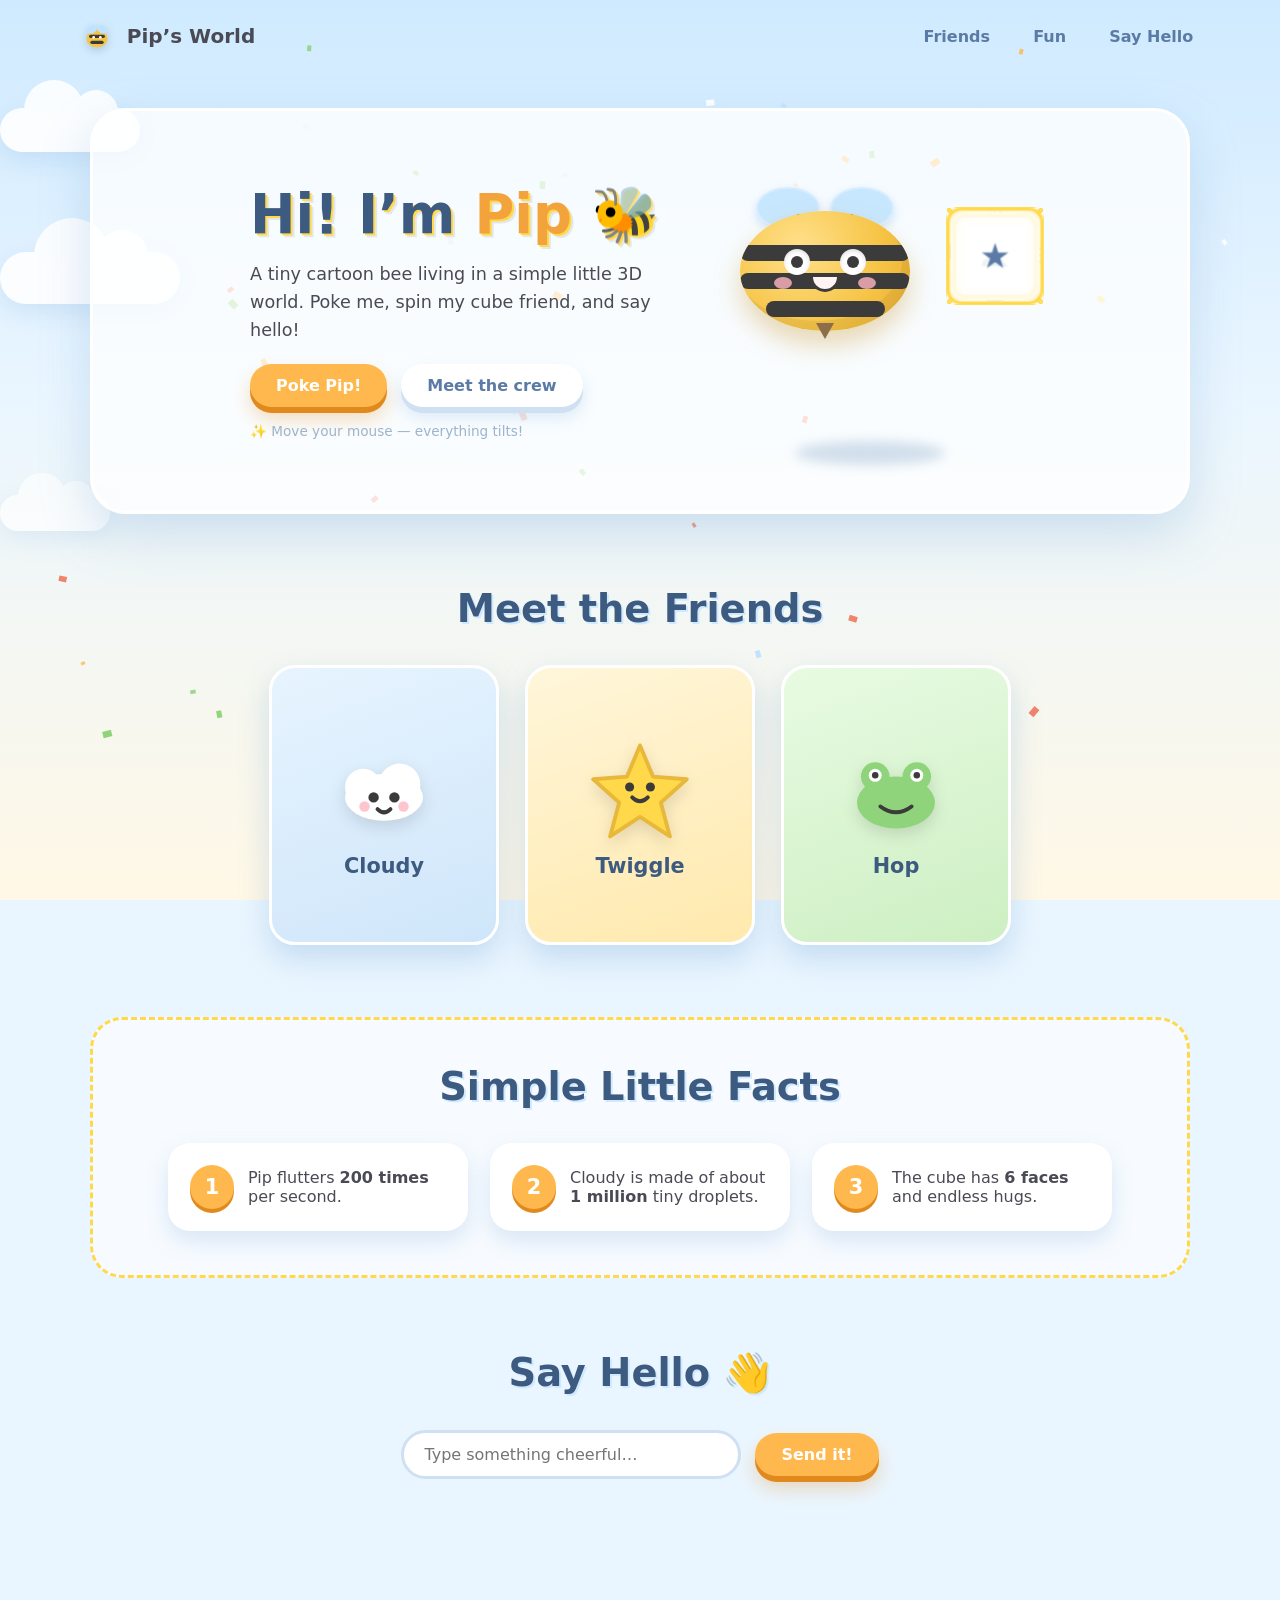
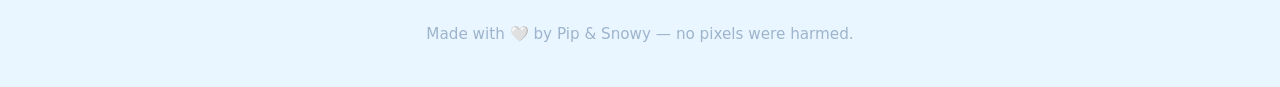
==== commit 60b2f5bf: "Rework site: simple cartoon theme with Pip the bee + 3D effects (cube, flip cards, tilt)" ====
--- a/index.html
+++ b/index.html
@@ -1,1399 +1,183 @@
 <!DOCTYPE html>
-<html class="no-js ss-preload" lang="en">
-  <head>
-    <!--- basic page needs
-    ================================================== -->
-    <meta charset="utf-8" />
-    <meta http-equiv="x-ua-compatible" content="ie=edge" />
-    <title>Shamnad | Python Django Full-Stack Developer</title>
-    <meta
-      name="description"
-      content="Shamnad is a Python Django Full-Stack Developer building scalable web apps, RESTful APIs, and modern frontends. Explore projects, experience, and get in touch."
-    />
-    <meta
-      name="keywords"
-      content="Shamnad, Shamnad P, Python Developer, Django Developer, Full-Stack Developer, REST API, Backend Developer, PostgreSQL, AWS, Web Development, Kerala"
-    />
-    <meta name="author" content="Shamnad P" />
-    <meta name="robots" content="index, follow, max-image-preview:large, max-snippet:-1, max-video-preview:-1" />
-    <meta name="googlebot" content="index, follow" />
-    <meta name="theme-color" content="#121212" />
-    <meta name="color-scheme" content="dark light" />
-    <meta name="format-detection" content="telephone=no" />
+<html lang="en">
+<head>
+<meta charset="UTF-8" />
+<meta name="viewport" content="width=device-width, initial-scale=1.0" />
+<title>Pip &amp; Snowy · A Simple 3D Cartoon World</title>
+<link rel="stylesheet" href="style.css" />
+</head>
+<body>
 
-    <!-- Update this base URL to your live domain after deploy -->
-    <link rel="canonical" href="https://shmnd.github.io/protfolio/" />
-    <link rel="alternate" hreflang="en" href="https://shmnd.github.io/protfolio/" />
-    <link rel="sitemap" type="application/xml" title="Sitemap" href="https://shmnd.github.io/protfolio/sitemap.xml" />
+  <!-- Soft sky background -->
+  <div class="bg">
+    <div class="bg-gradient"></div>
+    <div class="cloud cloud-1"></div>
+    <div class="cloud cloud-2"></div>
+    <div class="cloud cloud-3"></div>
+    <canvas id="confetti"></canvas>
+  </div>
 
-    <!-- Open Graph / Facebook -->
-    <meta property="og:type" content="website" />
-    <meta property="og:locale" content="en_US" />
-    <meta property="og:site_name" content="Shamnad Portfolio" />
-    <meta property="og:url" content="https://shmnd.github.io/protfolio/" />
-    <meta property="og:title" content="Shamnad | Python Django Full-Stack Developer" />
-    <meta
-      property="og:description"
-      content="Python Django Full-Stack Developer specializing in end-to-end web development, RESTful APIs, and modern frontend technologies."
-    />
-    <meta property="og:image" content="https://shmnd.github.io/protfolio/android-chrome-512x512.png" />
-    <meta property="og:image:alt" content="Shamnad — Python Django Full-Stack Developer" />
-    <meta property="og:image:width" content="512" />
-    <meta property="og:image:height" content="512" />
+  <!-- ===== Header ===== -->
+  <header class="site-head tilt-wrap">
+    <a class="logo" href="#">
+      <!-- Mini bee logo -->
+      <svg viewBox="0 0 60 60" class="logo-bee" aria-hidden="true">
+        <ellipse cx="30" cy="34" rx="16" ry="13" fill="#f6c445"/>
+        <rect x="18" y="28" width="24" height="5" rx="2.5" fill="#3b3b3b"/>
+        <rect x="20" y="37" width="20" height="5" rx="2.5" fill="#3b3b3b"/>
+        <ellipse cx="22" cy="20" rx="8" ry="6" fill="#bfe3ff" transform="rotate(-25 22 20)"/>
+        <ellipse cx="38" cy="20" rx="8" ry="6" fill="#bfe3ff" transform="rotate(25 38 20)"/>
+        <circle cx="25" cy="32" r="2" fill="#fff"/>
+        <circle cx="35" cy="32" r="2" fill="#fff"/>
+      </svg>
+      <span>Pip&rsquo;s World</span>
+    </a>
+    <nav>
+      <a href="#friends">Friends</a>
+      <a href="#fun">Fun</a>
+      <a href="#say-hello">Say&nbsp;Hello</a>
+    </nav>
+  </header>
 
-    <!-- Twitter -->
-    <meta name="twitter:card" content="summary_large_image" />
-    <meta name="twitter:title" content="Shamnad | Python Django Full-Stack Developer" />
-    <meta
-      name="twitter:description"
-      content="Python Django Full-Stack Developer specializing in end-to-end web development, RESTful APIs, and modern frontend technologies."
-    />
-    <meta name="twitter:image" content="https://shmnd.github.io/protfolio/android-chrome-512x512.png" />
-    <meta name="twitter:image:alt" content="Shamnad — Python Django Full-Stack Developer" />
-
-    <!-- mobile specific metas
-    ================================================== -->
-    <meta name="viewport" content="width=device-width, initial-scale=1" />
-
-    <!-- CSS
-    ================================================== -->
-    <link rel="preconnect" href="https://cdn.jsdelivr.net" crossorigin />
-    <link rel="stylesheet" href="css/vendor.css" />
-    <link rel="stylesheet" href="css/styles.css" />
-    <link
-      rel="stylesheet"
-      href="https://cdn.jsdelivr.net/npm/bootstrap-icons@1.11.3/font/bootstrap-icons.min.css"
-    />
-
-    <!-- favicons
-    ================================================== -->
-    <link rel="apple-touch-icon" sizes="180x180" href="apple-touch-icon.png" />
-    <link rel="icon" type="image/png" sizes="32x32" href="favicon-32x32.png" />
-    <link rel="icon" type="image/png" sizes="16x16" href="favicon-16x16.png" />
-    <link rel="manifest" href="site.webmanifest" />
-
-    <!-- Structured data
-    ================================================== -->
-    <script type="application/ld+json">
-      {
-        "@context": "https://schema.org",
-        "@graph": [
-          {
-            "@type": "WebSite",
-            "@id": "https://shmnd.github.io/protfolio/#website",
-            "url": "https://shmnd.github.io/protfolio/",
-            "name": "Shamnad Portfolio",
-            "description": "Portfolio of Shamnad, a Python Django Full-Stack Developer.",
-            "inLanguage": "en",
-            "publisher": { "@id": "https://shmnd.github.io/protfolio/#person" }
-          },
-          {
-            "@type": "Person",
-            "@id": "https://shmnd.github.io/protfolio/#person",
-            "name": "Shamnad P",
-            "url": "https://shmnd.github.io/protfolio/",
-            "image": "https://shmnd.github.io/protfolio/android-chrome-512x512.png",
-            "email": "mailto:hamzashamnad123@gmail.com",
-            "telephone": "+91-7559945671",
-            "jobTitle": "Python Django Full-Stack Developer",
-            "description": "Python Django Full-Stack Developer specializing in scalable web applications, RESTful APIs, and modern frontends.",
-            "knowsAbout": [
-              "Python",
-              "Django",
-              "REST APIs",
-              "JavaScript",
-              "HTML",
-              "CSS",
-              "PostgreSQL",
-              "MySQL",
-              "AWS",
-              "Git"
-            ],
-            "sameAs": [
-              "https://www.linkedin.com/in/shamnad-p-5803132aa/",
-              "https://github.com/shmnd"
-            ],
-            "alumniOf": {
-              "@type": "CollegeOrUniversity",
-              "name": "MIC Arts and Science College"
-            },
-            "worksFor": {
-              "@type": "Organization",
-              "name": "Medico apps Solution"
-            }
-          },
-          {
-            "@type": "ProfilePage",
-            "@id": "https://shmnd.github.io/protfolio/#profilepage",
-            "url": "https://shmnd.github.io/protfolio/",
-            "name": "Shamnad | Python Django Full-Stack Developer",
-            "isPartOf": { "@id": "https://shmnd.github.io/protfolio/#website" },
-            "about": { "@id": "https://shmnd.github.io/protfolio/#person" },
-            "mainEntity": { "@id": "https://shmnd.github.io/protfolio/#person" },
-            "inLanguage": "en"
-          }
-        ]
-      }
-    </script>
-  </head>
-
-<body id="top" class="dark-mode">
-    <!-- # preloader
-    ================================================== -->
-    <div id="preloader">
-      <div id="loader"></div>
+  <!-- ===== Hero ===== -->
+  <main>
+  <section class="hero tilt-wrap" id="tilt-card">
+    <div class="hero-text">
+      <h1 class="pop-title">Hi! I&rsquo;m <span class="name">Pip</span> 🐝</h1>
+      <p class="sub">A tiny cartoon bee living in a simple little 3D world.
+         Poke me, spin my cube friend, and say hello!</p>
+      <div class="btn-row">
+        <button class="btn btn-main" id="poke-btn">Poke Pip!</button>
+        <a class="btn btn-ghost" href="#friends">Meet the crew</a>
+      </div>
+      <p class="hint">✨ Move your mouse — everything tilts!</p>
     </div>
 
-    <!-- <button
-      type="button"
-      id="theme-toggle"
-      class="theme-toggle"
-      aria-label="Switch to light mode"
-      title="Switch to light mode"
-    >
-      <i class="bi bi-moon-fill" aria-hidden="true"></i>
-    </button> -->
-
-    <!-- # page wrap
-    ================================================== -->
-    <div class="s-pagewrap">
-      <div class="circles">
-        <span></span>
-        <span></span>
-        <span></span>
-        <span></span>
-        <span></span>
+    <!-- The character: cute bee built from CSS shapes -->
+    <div class="hero-stage">
+      <div class="ground-shadow"></div>
+      <div class="bee bob" id="bee">
+        <div class="wing wing-l"></div>
+        <div class="wing wing-r"></div>
+        <div class="body">
+          <div class="stripe s1"></div>
+          <div class="stripe s2"></div>
+          <div class="stripe s3"></div>
+          <div class="antenna a-l"><i></i></div>
+          <div class="antenna a-r"><i></i></div>
+          <div class="eye eye-l"><b></b></div>
+          <div class="eye eye-r"><b></b></div>
+          <div class="cheek c-l"></div>
+          <div class="cheek c-r"></div>
+          <div class="mouth"></div>
+        </div>
+        <div class="sting"></div>
       </div>
 
-      <!-- ## site header 
-        ================================================== -->
-      <header class="s-header">
-        <div class="header-mobile">
-          <span class="mobile-home-link"
-            ><a href="index.html">SHAMNAD</a></span
-          >
-          <a class="mobile-menu-toggle" href="#0"><span>Menu</span></a>
+      <!-- Floating 3D cube companion -->
+      <div class="scene cube-scene">
+        <div class="cube" id="cube3d">
+          <span class="face f-front">★</span>
+          <span class="face f-back">☁</span>
+          <span class="face f-left">♥</span>
+          <span class="face f-right">☀</span>
+          <span class="face f-top">♪</span>
+          <span class="face f-bottom">✿</span>
         </div>
+      </div>
+    </div>
+  </section>
 
-        <div class="row wide main-nav-wrap">
-          <nav class="column lg-12 main-nav" aria-label="Primary">
-            <ul>
-              <li class="current">
-                <a href="#intro" class="smoothscroll">Intro</a>
-              </li>
-              <li><a href="#about" class="smoothscroll">About</a></li>
-              <li><a href="#works" class="smoothscroll">Works</a></li>
-              <li><a href="#contact" class="smoothscroll">Say Hello</a></li>
-            </ul>
-          <!-- <button id="theme-toggle" class="theme-toggle btn"
-            style="margin-left:auto; background:none; border:none; color:inherit; font-size:1rem; cursor:pointer;">Light
-            Mode</button> -->
-          </nav>
-        </div>
-      </header>
-      <!-- end s-header -->
+  <!-- ===== Friends (3D flip cards) ===== -->
+  <section class="band" id="friends">
+    <h2 class="sec-title tilt-wrap">Meet the Friends</h2>
+    <div class="cards">
 
-      <!-- ## main content
-        ==================================================- -->
-      <main class="s-content">
-        <!-- ### intro
-            ================================================== -->
-        <section id="intro" class="s-intro target-section">
-          <div class="row intro-content wide">
-            <div class="column">
-              <div class="text-pretitle with-line">
-                Python django full stack developer
-              </div>
-
-              <h1 class="text-huge-title">
-                Full-Stack Developer | Python Django Expert with End-to-End Web Development Skills
-              </h1>
-            </div>
-
-            <!-- <ul class="intro-social">
-              <li><a href="#0">Behance</a></li>
-              <li><a href="#0">Twitter</a></li>
-              <li><a href="#0">Dribbble</a></li>
-              <li><a href="#0">Instagram</a></li>
-            </ul> -->
+      <div class="flip-card">
+        <div class="flip-inner">
+          <div class="flip-face front face-cloud">
+            <svg viewBox="0 0 100 80">
+              <ellipse cx="50" cy="48" rx="30" ry="18" fill="#fff"/>
+              <circle cx="34" cy="40" r="14" fill="#fff"/>
+              <circle cx="62" cy="38" r="16" fill="#fff"/>
+              <circle cx="42" cy="48" r="4" fill="#3b3b3b"/>
+              <circle cx="58" cy="48" r="4" fill="#3b3b3b"/>
+              <path d="M45 57 Q50 62 55 57" stroke="#3b3b3b" stroke-width="3" fill="none" stroke-linecap="round"/>
+              <circle cx="35" cy="55" r="4" fill="#ffb6c1" opacity=".8"/>
+              <circle cx="65" cy="55" r="4" fill="#ffb6c1" opacity=".8"/>
+            </svg>
+            <h3>Cloudy</h3>
           </div>
-          <!-- end intro content -->
-
-          <a href="#about" class="intro-scrolldown smoothscroll">
-            <svg
-              width="24"
-              height="24"
-              viewBox="0 0 24 24"
-              xmlns="http://www.w3.org/2000/svg"
-              fill-rule="evenodd"
-              clip-rule="evenodd"
-            >
-              <path
-                d="M11 21.883l-6.235-7.527-.765.644 7.521 9 7.479-9-.764-.645-6.236 7.529v-21.884h-1v21.883z"
-              />
-            </svg>
-          </a>
-        </section>
-        <!-- end s-intro -->
-
-        <!-- ### about
-            ================================================== -->
-        <section id="about" class="s-about target-section">
-          <div class="row about-info wide" data-animate-block>
-            <div class="about-info__text">
-              <h2 class="text-pretitle with-line" data-animate-el>About</h2>
-              <p class="attention-getter about-intro-text" data-animate-el>
-                I’m a skilled <strong>Python Django Full-Stack Developer</strong> with a strong background in building dynamic, scalable, and secure web applications. 
-                I specialize in crafting robust backend systems using Python and Django, and delivering clean, responsive frontends with HTML, CSS, JavaScript, and modern tools.
-                <br /><br />
-                I have hands-on experience in designing and integrating <strong>RESTful APIs</strong>, enabling smooth data exchange and building efficient, modular architectures for web and mobile applications. 
-                I’m also proficient in working with relational databases, API authentication (JWT, token-based), and third-party API integrations.
-                <br /><br />
-                From backend logic and database models to UI/UX and deployment, I manage the full development lifecycle with a focus on performance, maintainability, and user needs. 
-                I'm passionate about clean code, automation, and building solutions that drive real value.
-              </p>
-              <a
-                href="cv/shamnad.pdf"
-                target="_blank"
-                rel="noopener noreferrer"
-                class="btn btn--medium u-fullwidth"
-                data-animate-el
-                aria-label="Download Shamnad CV as PDF"
-              >
-                Download CV
-              </a>
-            </div>
-          </div>
-          <!-- Work Progress Section
-================================================== -->
-        <!-- <section id="work-progress" class="s-work-progress target-section">
-            <div
-              class="row section-header light-on-dark narrow"
-              data-animate-block
-            >
-              <div class="column lg-12">
-                <h2 class="text-pretitle with-line" data-animate-el>
-                  Work Progress
-                </h2>
-              </div>
-            </div>
-
-            <div class="row work-progress__satisfaction" data-animate-block>
-              <div class="column lg-12" data-animate-el>
-                <div class="work-progress__satisfaction-card">
-                  <div class="work-progress__satisfaction-number">13</div>
-                  <div class="work-progress__satisfaction-label">
-                    Number of Projects
-                  </div>
-                </div>
-              </div>
-            </div>
-          </section> -->
-
-          <style>
-            /* Work Progress Section Styles */
-          :root {
-            --bg-color: #ffffff;
-            --text-color: #000000;
-            --primary-color: #ff3e00;
-            /* example */
-          }
-
-          .dark-mode {
-            --bg-color: #121212;
-            --text-color: #e0e0e0;
-            --primary-color: #ff3e00;
-          }
-
-          body {
-            background: var(--bg-color);
-            color: var(--text-color);
-          }
-
-          /* Ensure links inherit color */
-          a {
-            color: var(--primary-color);
-          }
-
-          /* Override other elements if needed */
-          .s-header,
-          .s-content,
-          .s-works,
-          .s-about,
-          .s-footer {
-            background: var(--bg-color);
-            color: var(--text-color);
-          }
-
-          /* Button styling */
-          .theme-toggle {
-            background: var(--primary-color);
-            color: var(--bg-color);
-            border-radius: 4px;
-            padding: 0.4rem 0.8rem;
-          }
-
-          /* Additional dark mode tweaks */
-          .dark-mode .s-header {
-            background: #1e1e1e;
-          }
-
-          /* Existing CSS from line 166 onwards remains unchanged */
-              /* color: #ffffff;
-              text-align: center;
-            } */
-
-            .s-work-progress .section-header {
-              margin-bottom: 4rem;
-            }
-
-            .work-progress__stats {
-              display: flex;
-              flex-wrap: wrap;
-              justify-content: center;
-              margin-bottom: 4rem;
-            }
-
-            .work-progress__stats-box {
-              padding: 1.5rem;
-            }
-
-            .work-progress__stats-card {
-              background-color: rgba(255, 255, 255, 0.05);
-              border-radius: 8px;
-              padding: 3rem 2rem;
-              height: 100%;
-              transition: transform 0.3s ease, box-shadow 0.3s ease;
-            }
-
-            .work-progress__stats-card:hover {
-              transform: translateY(-10px);
-              box-shadow: 0 10px 20px rgba(0, 0, 0, 0.3);
-            }
-
-            .work-progress__stats-number {
-              font-size: 3.2rem;
-              font-weight: 700;
-              margin-bottom: 0.8rem;
-              color: #ff3e00;
-            }
-
-            .work-progress__stats-label {
-              font-size: 1.6rem;
-              text-transform: uppercase;
-              letter-spacing: 1px;
-            }
-
-            .work-progress__satisfaction {
-              margin-top: 4rem;
-            }
-
-            .work-progress__satisfaction-card {
-              background-color: rgba(255, 255, 255, 0.05);
-              border-radius: 8px;
-              padding: 4rem 2rem;
-              max-width: 600px;
-              margin: 0 auto;
-              transition: transform 0.3s ease, box-shadow 0.3s ease;
-            }
-
-            .work-progress__satisfaction-card:hover {
-              transform: translateY(-10px);
-              box-shadow: 0 10px 20px rgba(0, 0, 0, 0.3);
-            }
-
-            .work-progress__satisfaction-number {
-              font-size: 5rem;
-              font-weight: 700;
-              margin-bottom: 1rem;
-              color: #00e676;
-            }
-
-            .work-progress__satisfaction-label {
-              font-size: 2rem;
-              font-weight: 600;
-              text-transform: uppercase;
-              letter-spacing: 1px;
-            }
-
-            .click-here-button{
-              display: none;
-            }
-
-            .about-intro-text {
-              margin-left: 220px;
-              max-width: 72ch;
-            }
-
-            .about-info__text .btn {
-              margin-left: 100px;
-            }
-
-            .folio-list__item-pic img,
-            .modal-popup img {
-              width: 100%;
-              height: auto;
-              display: block;
-            }
-
-            .contact-links a {
-              overflow-wrap: anywhere;
-              word-break: break-word;
-            }
-
-            .text-huge-title {
-              font-size: clamp(3.2rem, 6vw, 8.8rem);
-              line-height: 1.15;
-            }
-
-            /* .theme-toggle {
-              --size: 5.2rem;
-              position: fixed;
-              top: 1.8rem;
-              right: 1.8rem;
-              width: var(--size);
-              height: var(--size);
-              border: none;
-              border-radius: 50%;ffffff
-              background: #;
-              cursor: pointer;
-              display: flex;
-              align-items: center;
-              justify-content: center;
-              z-index: 1100;
-              box-shadow: 0 8px 22px rgba(0, 0, 0, 0.28);
-              transition: transform 0.25s ease, background-color 0.35s ease,
-                color 0.35s ease, box-shadow 0.35s ease;
-            } */
-
-            .theme-toggle:hover {
-              transform: translateY(-2px) scale(1.03);
-            }
-
-            .theme-toggle i {
-              font-size: 2.2rem;
-              line-height: 1;
-              transition: transform 0.45s ease, color 0.35s ease;
-            }
-
-            body.dark-mode .theme-toggle {
-              background: #111111;
-              color: #ffffff;
-            }
-
-            body.dark-mode .theme-toggle i {
-              color: #111111;
-              transform: rotate(0deg) scale(1);
-            }
-
-            body.light-mode .theme-toggle {
-              background: #111111;
-              color: #ffffff;
-              box-shadow: 0 8px 22px rgba(17, 24, 39, 0.35);
-            }
-
-            body.light-mode .theme-toggle i {
-              color: #ffffff;
-              transform: rotate(180deg) scale(0.95);
-            }
-            /* Responsive styles */
-            @media screen and (max-width: 1200px) {
-              .work-progress__stats-number {
-                font-size: 2.8rem;
-              }
-
-              .work-progress__satisfaction-number {
-                font-size: 4.5rem;
-              }
-            }
-
-            @media screen and (max-width: 800px) {
-              .s-work-progress {
-                padding: 7.2rem 0;
-              }
-
-              .about-intro-text,
-              .about-info__text .btn {
-                margin-left: 0;
-              }
-
-              .about-intro-text {
-                max-width: 100%;
-              }
-            }
-
-            @media screen and (max-width: 600px) {
-              .s-work-progress {
-                padding: 6rem 0;
-              }
-
-              .work-progress__stats-number {
-                font-size: 2.4rem;
-              }
-
-              .work-progress__stats-label {
-                font-size: 1.4rem;
-              }
-
-              .work-progress__satisfaction-number {
-                font-size: 3.8rem;
-              }
-
-              .work-progress__satisfaction-label {
-                font-size: 1.8rem;
-              }
-              .click-here-button{
-                display: block;
-              }
-
-              .text-huge-title {
-                line-height: 1.2;
-              }
-
-              .contact-bottom .contact-block {
-                margin-bottom: 2.4rem;
-              }
-
-              .theme-toggle {
-                --size: 4.6rem;
-                top: 1.2rem;
-                right: 1.2rem;
-              }
-
-              .theme-toggle i {
-                font-size: 2rem;
-              }
-            }
-          </style>
-          <!-- about-info -->
-
-          <div class="row about-expertise" data-animate-block>
-            <div class="column lg-12">
-              <h2 class="text-pretitle" data-animate-el>Expertise</h2>
-
-              <ul class="skills-list h1" data-animate-el>
-                  <li>Python Django</li>
-                  <li>RESTful API</li>
-                  <li>HTML,CSS & JavaScript</li>
-                  <li>PostgreSQL / MySQL</li>
-                  <li>Git & GitHub</li>
-                  <li>Deployment (AWS)</li>
-              </ul>
-            </div>
-          </div>
-          <!-- end about-expertise -->
-
-          <div class="row about-timelines" data-animate-block>
-            <div class="column lg-6 tab-12">
-              <h2 class="text-pretitle" data-animate-el>Experience</h2>
-
-              <div class="timeline" data-animate-el>
-                <div class="timeline__block">
-                  <div class="timeline__bullet"></div>
-                  <div class="timeline__header">
-                    <h4 class="timeline__title">
-                      Medico apps Solution
-                    </h4>
-                    <h5 class="timeline__meta">
-                      Full stack developer
-                    </h5>
-                    <p class="timeline__timeframe">Jan 2025 - Dec 2025</p>
-                  </div>
-                  <div class="timeline__desc">
-                    <ul>
-                      <li>Frontend (html, css, js)</li>
-                      <li>Backend (Python django)</li>
-                      <li>Hosting (AWS)</li>
-                    </ul>
-                  </div>
-                </div>
-
-                <div class="timeline__block">
-                  <div class="timeline__bullet"></div>
-                  <div class="timeline__header">
-                    <h4 class="timeline__title">Aventus Informatics</h4>
-                    <h5 class="timeline__meta">
-                      Backend Developer (REST Api)
-                    </h5>
-                    <p class="timeline__timeframe">Mar 2023 - Dec 2024</p>
-                  </div>
-                  <div class="timeline__desc">
-                    <ul>
-                      <li>REST Api</li>
-                      <li>Python django</li>
-                      <li>Frontend (html, css, js)</li>
-
-                    </ul>
-                  </div>
-                </div>
-                <!-- <div class="timeline__block">
-                  <div class="timeline__bullet"></div>
-                  <div class="timeline__header">
-                    <h4 class="timeline__title">Corenetic Gym World</h4>
-                    <h5 class="timeline__meta">
-                      Digital Marketing Executive & SEO Executive
-                    </h5>
-                    <p class="timeline__timeframe">Jan 2021 - Feb 2022</p>
-                  </div>
-                  <div class="timeline__desc">
-                    <ul>
-                      <li>
-                        Executed various online marketing projects including
-                        social media marketing and content promotion
-                      </li>
-                      <li>
-                        Handled lead generation, Instagram and Facebook ads
-                        promotion, and web page analysis
-                      </li>
-                    </ul>
-                  </div>
-                </div> -->
-              </div>
-              <!-- end timeline -->
-            </div>
-            <!-- end column -->
-
-            <div class="column lg-6 tab-12">
-              <h2 class="text-pretitle" data-animate-el>Education</h2>
-
-              <div class="timeline" data-animate-el>
-                <div class="timeline__block">
-                  <div class="timeline__bullet"></div>
-                  <div class="timeline__header">
-                    <h4 class="timeline__title">
-                      MIC ARTS AND SCIENCE COLLEGE
-                    </h4>
-                    <h5 class="timeline__meta">
-                      BSC.COMPUTER SCIENCE
-                    </h5>
-                    <p class="timeline__timeframe">July 2019 - Dec 2022</p>
-                  </div>
-                  <!-- <div class="timeline__desc">
-                    <p>
-                      Bootcamp - Self-learning platform (Industry experts assign
-                      and review our projects)
-                    </p>
-                  </div> -->
-                </div>
-
-              </div>
-              <!-- end timeline -->
-            </div>
-            <!-- end column -->
-          </div>
-          <!-- end about-timelines -->
-        </section>
-        <!-- end s-about -->
-
-        <!-- ### works
-            ================================================== -->
-        <section id="works" class="s-works target-section">
-          <div class="row works-portfolio">
-            <div class="column lg-12" data-animate-block>
-              <h2 class="text-pretitle" data-animate-el>Recent Works</h2>
-              <p class="h1" data-animate-el>
-                Here are some of my favorite projects I have done lately. Feel
-                free to check them out.
-              </p>
-
-              <ul class="folio-list row block-lg-one-half block-stack-on-1000">
-                <li class="folio-list__item column" data-animate-el>
-                  <a class="folio-list__item-link" href="#modal-02">
-                    <div class="folio-list__item-pic">
-                      <img
-                        src="images/portfolio/gem_cms.png"
-                        alt="Gem Advertising CMS project screenshot"
-                        width="800"
-                        height="600"
-                        loading="lazy"
-                        decoding="async"
-                      />
-                    </div>
-                    <button class="click-here-button">Click Here</button>
-                    <div class="folio-list__item-text">
-                      <div class="folio-list__item-cat">CMS</div>
-                      <div class="folio-list__item-title">
-                        Gem advertising
-                      </div>
-                    </div>
-                  </a>
-                  <a
-                    class="folio-list__proj-link"
-                    href="https://www.gemadvertising.com/"
-                    target="_blank"
-                    title="project link"
-                  >
-                    <svg
-                      width="15"
-                      height="15"
-                      viewBox="0 0 15 15"
-                      fill="none"
-                      xmlns=""
-                    >
-                      <path
-                        d="M8.14645 3.14645C8.34171 2.95118 8.65829 2.95118 8.85355 3.14645L12.8536 7.14645C13.0488 7.34171 13.0488 7.65829 12.8536 7.85355L8.85355 11.8536C8.65829 12.0488 8.34171 12.0488 8.14645 11.8536C7.95118 11.6583 7.95118 11.3417 8.14645 11.1464L11.2929 8H2.5C2.22386 8 2 7.77614 2 7.5C2 7.22386 2.22386 7 2.5 7H11.2929L8.14645 3.85355C7.95118 3.65829 7.95118 3.34171 8.14645 3.14645Z"
-                        fill="currentColor"
-                        fill-rule="evenodd"
-                        clip-rule="evenodd"
-                      ></path>
-                    </svg>
-                  </a>
-                </li>
-
-
-                <li class="folio-list__item column" data-animate-el>
-                  <a class="folio-list__item-link" href="#modal-03">
-                    <div class="folio-list__item-pic">
-                      <img
-                        src="images/portfolio/ashwidea_api.png"
-                        alt="Ashwidea REST API project screenshot"
-                        width="800"
-                        height="600"
-                        loading="lazy"
-                        decoding="async"
-                      />
-                    </div>
-                      <button class="click-here-button">Click Here</button>
-                    <div class="folio-list__item-text">
-                      <div class="folio-list__item-cat">Api</div>
-                      <div class="folio-list__item-title">
-                        Ashwidea
-                      </div>
-                    </div>
-                  </a>
-                  <a
-                    class="folio-list__proj-link"
-                    href="https://www.ashwidea.in/"
-                    target="_blank"
-                    title="project link"
-                  >
-                    <svg
-                      width="15"
-                      height="15"
-                      viewBox="0 0 15 15"
-                      fill="none"
-                      xmlns="http://www.w3.org/2000/svg"
-                    >
-                      <path
-                        d="M8.14645 3.14645C8.34171 2.95118 8.65829 2.95118 8.85355 3.14645L12.8536 7.14645C13.0488 7.34171 13.0488 7.65829 12.8536 7.85355L8.85355 11.8536C8.65829 12.0488 8.34171 12.0488 8.14645 11.8536C7.95118 11.6583 7.95118 11.3417 8.14645 11.1464L11.2929 8H2.5C2.22386 8 2 7.77614 2 7.5C2 7.22386 2.22386 7 2.5 7H11.2929L8.14645 3.85355C7.95118 3.65829 7.95118 3.34171 8.14645 3.14645Z"
-                        fill="currentColor"
-                        fill-rule="evenodd"
-                        clip-rule="evenodd"
-                      ></path>
-                    </svg>
-                  </a>
-                </li>
-                <li class="folio-list__item column" data-animate-el>
-                  <a class="folio-list__item-link" href="#modal-04">
-                    <div class="folio-list__item-pic">
-                      <img
-                        src="images/portfolio/shuk_api.png"
-                        alt="Shuk API documentation project screenshot"
-                        width="800"
-                        height="600"
-                        loading="lazy"
-                        decoding="async"
-                      />
-                    </div>
- <button class="click-here-button">Click Here</button>
-                    <div class="folio-list__item-text">
-                      <div class="folio-list__item-cat">
-                        Api
-                      </div>
-                      <div class="folio-list__item-title">Shuk</div>
-                    </div>
-                  </a>
-                  <a
-                    class="folio-list__proj-link"
-                    href="https://shuk-api.aventusinformatics.com/api/docs/#"
-                    target="_blank"
-                    title="project link"
-                  >
-                    <svg
-                      width="15"
-                      height="15"
-                      viewBox="0 0 15 15"
-                      fill="none"
-                      xmlns="http://www.w3.org/2000/svg"
-                    >
-                      <path
-                        d="M8.14645 3.14645C8.34171 2.95118 8.65829 2.95118 8.85355 3.14645L12.8536 7.14645C13.0488 7.34171 13.0488 7.65829 12.8536 7.85355L8.85355 11.8536C8.65829 12.0488 8.34171 12.0488 8.14645 11.8536C7.95118 11.6583 7.95118 11.3417 8.14645 11.1464L11.2929 8H2.5C2.22386 8 2 7.77614 2 7.5C2 7.22386 2.22386 7 2.5 7H11.2929L8.14645 3.85355C7.95118 3.65829 7.95118 3.34171 8.14645 3.14645Z"
-                        fill="currentColor"
-                        fill-rule="evenodd"
-                        clip-rule="evenodd"
-                      ></path>
-                    </svg>
-                  </a>
-                </li>
-                <li class="folio-list__item column" data-animate-el>
-                  <a class="folio-list__item-link" href="#modal-05">
-                    <div class="folio-list__item-pic">
-                      <img
-                        src="images/portfolio/techo_trust_cms.png"
-                        alt="Techno Trust CMS project screenshot"
-                        width="800"
-                        height="600"
-                        loading="lazy"
-                        decoding="async"
-                      />
-                    </div>
- <button class="click-here-button">Click Here</button>
-                    <div class="folio-list__item-text">
-                      <div class="folio-list__item-cat">
-                        CMS
-                      </div>
-                      <div class="folio-list__item-title">Techno Trust</div>
-                    </div>
-                  </a>
-                  <a
-                    class="folio-list__proj-link"
-                    href="https://nationalbuilders.in/"
-                    target="_blank"
-                    title="project link"
-                  >
-                    <svg
-                      width="15"
-                      height="15"
-                      viewBox="0 0 15 15"
-                      fill="none"
-                      xmlns="http://www.w3.org/2000/svg"
-                    >
-                      <path
-                        d="M8.14645 3.14645C8.34171 2.95118 8.65829 2.95118 8.85355 3.14645L12.8536 7.14645C13.0488 7.34171 13.0488 7.65829 12.8536 7.85355L8.85355 11.8536C8.65829 12.0488 8.34171 12.0488 8.14645 11.8536C7.95118 11.6583 7.95118 11.3417 8.14645 11.1464L11.2929 8H2.5C2.22386 8 2 7.77614 2 7.5C2 7.22386 2.22386 7 2.5 7H11.2929L8.14645 3.85355C7.95118 3.65829 7.95118 3.34171 8.14645 3.14645Z"
-                        fill="currentColor"
-                        fill-rule="evenodd"
-                        clip-rule="evenodd"
-                      ></path>
-                    </svg>
-                  </a>
-                </li>
-                <li class="folio-list__item column" data-animate-el>
-                  <a class="folio-list__item-link" href="#modal-06">
-                    <div class="folio-list__item-pic">
-                      <img
-                        src="images/portfolio/earth_hood_api.png"
-                        alt="Earthood API project screenshot"
-                        width="800"
-                        height="600"
-                        loading="lazy"
-                        decoding="async"
-                      />
-                    </div>
- <button class="click-here-button">Click Here</button>
-                    <div class="folio-list__item-text">
-                      <div class="folio-list__item-cat">Api</div>
-                      <div class="folio-list__item-title">Earthood</div>
-                    </div>
-                  </a>
-                  <a
-                    class="folio-list__proj-link"
-                    href="https://www.earthood.com/"
-                    target="_blank"
-                    title="project link"
-                  >
-                    <svg
-                      width="15"
-                      height="15"
-                      viewBox="0 0 15 15"
-                      fill="none"
-                      xmlns="http://www.w3.org/2000/svg"
-                    >
-                      <path
-                        d="M8.14645 3.14645C8.34171 2.95118 8.65829 2.95118 8.85355 3.14645L12.8536 7.14645C13.0488 7.34171 13.0488 7.65829 12.8536 7.85355L8.85355 11.8536C8.65829 12.0488 8.34171 12.0488 8.14645 11.8536C7.95118 11.6583 7.95118 11.3417 8.14645 11.1464L11.2929 8H2.5C2.22386 8 2 7.77614 2 7.5C2 7.22386 2.22386 7 2.5 7H11.2929L8.14645 3.85355C7.95118 3.65829 7.95118 3.34171 8.14645 3.14645Z"
-                        fill="currentColor"
-                        fill-rule="evenodd"
-                        clip-rule="evenodd"
-                      ></path>
-                    </svg>
-                  </a>
-                </li>
-                <li class="folio-list__item column" data-animate-el>
-                  <a class="folio-list__item-link" href="#modal-07">
-                    <div class="folio-list__item-pic">
-                      <img
-                        src="images/portfolio/echos_api.png"
-                        alt="Echos API project screenshot"
-                        width="800"
-                        height="600"
-                        loading="lazy"
-                        decoding="async"
-                      />
-                    </div>
- <button class="click-here-button">Click Here</button>
-                    <div class="folio-list__item-text">
-                      <div class="folio-list__item-cat">
-                        Api
-                      </div>
-                      <div class="folio-list__item-title">
-                        Echos
-                      </div>
-                    </div>
-                  </a>
-                  <a
-                    class="folio-list__proj-link"
-                    href="https://www.echos.co.in/"
-                    target="_blank"
-                    title="project link"
-                  >
-                    <svg
-                      width="15"
-                      height="15"
-                      viewBox="0 0 15 15"
-                      fill="none"
-                      xmlns="http://www.w3.org/2000/svg"
-                    >
-                      <path
-                        d="M8.14645 3.14645C8.34171 2.95118 8.65829 2.95118 8.85355 3.14645L12.8536 7.14645C13.0488 7.34171 13.0488 7.65829 12.8536 7.85355L8.85355 11.8536C8.65829 12.0488 8.34171 12.0488 8.14645 11.8536C7.95118 11.6583 7.95118 11.3417 8.14645 11.1464L11.2929 8H2.5C2.22386 8 2 7.77614 2 7.5C2 7.22386 2.22386 7 2.5 7H11.2929L8.14645 3.85355C7.95118 3.65829 7.95118 3.34171 8.14645 3.14645Z"
-                        fill="currentColor"
-                        fill-rule="evenodd"
-                        clip-rule="evenodd"
-                      ></path>
-                    </svg>
-                  </a>
-                </li>
-                 <li class="folio-list__item column" data-animate-el>
-                  <a class="folio-list__item-link" href="#modal-08">
-                    <div class="folio-list__item-pic">
-                      <img
-                        src="images/portfolio/gtg_cms.png"
-                        alt="Globe Textiles CMS project screenshot"
-                        width="800"
-                        height="600"
-                        loading="lazy"
-                        decoding="async"
-                      />
-                    </div>
-                      <button class="click-here-button">Click Here</button>
-                    <div class="folio-list__item-text">
-                      <div class="folio-list__item-cat">
-                        CMS
-                      </div>
-                      <div class="folio-list__item-title">
-                        Globe Textiles
-                      </div>
-                    </div>
-                  </a>
-                  <a
-                    class="folio-list__proj-link"
-                    href="https://globetextiles.net/"
-                    target="_blank"
-                    title="project link"
-                  >
-                    <svg
-                      width="15"
-                      height="15"
-                      viewBox="0 0 15 15"
-                      fill="none"
-                      xmlns="http://www.w3.org/2000/svg"
-                    >
-                      <path
-                        d="M8.14645 3.14645C8.34171 2.95118 8.65829 2.95118 8.85355 3.14645L12.8536 7.14645C13.0488 7.34171 13.0488 7.65829 12.8536 7.85355L8.85355 11.8536C8.65829 12.0488 8.34171 12.0488 8.14645 11.8536C7.95118 11.6583 7.95118 11.3417 8.14645 11.1464L11.2929 8H2.5C2.22386 8 2 7.77614 2 7.5C2 7.22386 2.22386 7 2.5 7H11.2929L8.14645 3.85355C7.95118 3.65829 7.95118 3.34171 8.14645 3.14645Z"
-                        fill="currentColor"
-                        fill-rule="evenodd"
-                        clip-rule="evenodd"
-                      ></path>
-                    </svg>
-                  </a>
-                </li>
-
-                </li>
-                 <li class="folio-list__item column" data-animate-el>
-                  <a class="folio-list__item-link" href="#modal-09">
-                    <div class="folio-list__item-pic">
-                      <img
-                        src="images/portfolio/irm_api.png"
-                        alt="IRM Energy API project screenshot"
-                        width="800"
-                        height="600"
-                        loading="lazy"
-                        decoding="async"
-                      />
-                    </div>
-                      <button class="click-here-button">Click Here</button>
-                    <div class="folio-list__item-text">
-                      <div class="folio-list__item-cat">
-                        Api
-                      </div>
-                      <div class="folio-list__item-title">
-                        IRM Energy
-                      </div>
-                    </div>
-                  </a>
-                  <a
-                    class="folio-list__proj-link"
-                    href="https://www.irmenergy.com/"
-                    target="_blank"
-                    title="project link"
-                  >
-                    <svg
-                      width="15"
-                      height="15"
-                      viewBox="0 0 15 15"
-                      fill="none"
-                      xmlns="http://www.w3.org/2000/svg"
-                    >
-                      <path
-                        d="M8.14645 3.14645C8.34171 2.95118 8.65829 2.95118 8.85355 3.14645L12.8536 7.14645C13.0488 7.34171 13.0488 7.65829 12.8536 7.85355L8.85355 11.8536C8.65829 12.0488 8.34171 12.0488 8.14645 11.8536C7.95118 11.6583 7.95118 11.3417 8.14645 11.1464L11.2929 8H2.5C2.22386 8 2 7.77614 2 7.5C2 7.22386 2.22386 7 2.5 7H11.2929L8.14645 3.85355C7.95118 3.65829 7.95118 3.34171 8.14645 3.14645Z"
-                        fill="currentColor"
-                        fill-rule="evenodd"
-                        clip-rule="evenodd"
-                      ></path>
-                    </svg>
-                  </a>
-                </li>
-
-              </ul>
-              <!-- end folio-list -->
-            </div>
-            <!-- end column -->
-
-            <!-- Modal Templates Popup
-                    -------------------------------------------- -->
-            <div id="modal-01" hidden>
-              <div class="modal-popup">
-                <img src="images/portfolio/gem_cms.png" alt="Gem Advertising website project detail" />
-
-                <div class="modal-popup__desc">
-                  <h5>Gem advertising Website</h5>
-                  <!-- <p>
-                    Odio soluta enim quos sit asperiores rerum rerum repudiandae
-                    cum. Vel voluptatem alias qui assumenda iure et expedita
-                    voluptatem. Ratione officiis quae.
-                  </p>
-                  <ul class="modal-popup__cat">
-                    <li>Website</li>
-                    <li>Data Uploading</li>
-                    <li>Seo</li>
-                  </ul> -->
-                </div>
-
-                <a href="https://www.gemadvertising.com/" class="modal-popup__details"
-                  >Project link</a
-                >
-              </div>
-            </div>
-             <div id="modal-02" hidden>
-              <div class="modal-popup">
-                <img src="images/portfolio/gem_cms.png" alt="Gem Advertising website project detail" />
-
-                <div class="modal-popup__desc">
-                  <h5>Gem advertising Website</h5>
-                  <!-- <p>
-                    Odio soluta enim quos sit asperiores rerum rerum repudiandae
-                    cum. Vel voluptatem alias qui assumenda iure et expedita
-                    voluptatem. Ratione officiis quae.
-                  </p>
-                  <ul class="modal-popup__cat">
-                    <li>Website</li>
-                    <li>Data Uploading</li>
-                    <li>Seo</li>
-                  </ul> -->
-                </div>
-
-                <a href="https://www.gemadvertising.com/" class="modal-popup__details"
-                  >Project link</a
-                >
-              </div>
-            </div>
-            <!-- end modal -->
-            <div id="modal-03" hidden>
-              <div class="modal-popup">
-                <img src="images/portfolio/ashwidea_api.png" alt="Ashwidea API project detail" />
-
-                <div class="modal-popup__desc">
-                  <h5>Ashwidea</h5>
-                  <!-- <p>
-                    Odio soluta enim quos sit asperiores rerum rerum repudiandae
-                    cum. Vel voluptatem alias qui assumenda iure et expedita
-                    voluptatem. Ratione officiis quae.
-                  </p>
-                  <ul class="modal-popup__cat">
-                    <li>Website</li>
-                    <li>Data Uploading</li>
-                    <li>Seo</li>
-                  </ul> -->
-                </div>
-
-                <a href="https://www.ashwidea.in/" class="modal-popup__details"
-                  >Project link</a
-                >
-              </div>
-            </div>
-            <!-- end modal -->
-            <div id="modal-04" hidden>
-              <div class="modal-popup">
-                <img src="images/portfolio/shuk_api.png" alt="Shuk API project detail" />
-
-                <div class="modal-popup__desc">
-                  <h5>Shuk</h5>
-                  <!-- <p>
-                    Odio soluta enim quos sit asperiores rerum rerum repudiandae
-                    cum. Vel voluptatem alias qui assumenda iure et expedita
-                    voluptatem. Ratione officiis quae.
-                  </p>
-                  <ul class="modal-popup__cat">
-                    <li>Website</li>
-                    <li>Data Uploading</li>
-                    <li>Seo</li>
-                  </ul> -->
-                </div>
-
-                <a href="https://shuk-api.aventusinformatics.com/api/docs/#" class="modal-popup__details"
-                  >Project link</a
-                >
-              </div>
-            </div>
-            <!-- end modal -->
-            <div id="modal-05" hidden>
-              <div class="modal-popup">
-                <img src="images/portfolio/techo_trust_cms.png" alt="Techno Trust CMS project detail" />
-
-                <div class="modal-popup__desc">
-                  <h5>Techno Trust</h5>
-                  <!-- <p>
-                    Odio soluta enim quos sit asperiores rerum rerum repudiandae
-                    cum. Vel voluptatem alias qui assumenda iure et expedita
-                    voluptatem. Ratione officiis quae.
-                  </p>
-                  <ul class="modal-popup__cat">
-                    <li>Website</li>
-                    <li>Data Uploading</li>
-                    <li>Seo</li>
-                  </ul> -->
-                </div>
-
-                <a href="https://technotrustsolutions.com/" class="modal-popup__details"
-                  >Project link</a
-                >
-              </div>
-            </div>
-            <!-- end modal -->
-            <div id="modal-06" hidden>
-              <div class="modal-popup">
-                <img src="images/portfolio/earth_hood_api.png" alt="Earthood API project detail" />
-
-                <div class="modal-popup__desc">
-                  <h5>Earthood</h5>
-                   <!--<p>
-                    Odio soluta enim quos sit asperiores rerum rerum repudiandae
-                    cum. Vel voluptatem alias qui assumenda iure et expedita
-                    voluptatem. Ratione officiis quae.
-                  </p>
-                  <ul class="modal-popup__cat">
-                    <li>Website</li>
-                    <li>Data Uploading</li>
-                    <li>Seo</li>
-                  </ul> -->
-                </div>
-
-                <a href="https://www.earthood.com/" class="modal-popup__details"
-                  >Project link</a
-                >
-              </div>
-            </div>
-            <!-- end modal -->
-            <div id="modal-07" hidden>
-              <div class="modal-popup">
-                <img src="images/portfolio/echos_api.png" alt="Echos API project detail" />
-
-                <div class="modal-popup__desc">
-                  <h5>Echos</h5>
-                  <!-- <p>
-                    Odio soluta enim quos sit asperiores rerum rerum repudiandae
-                    cum. Vel voluptatem alias qui assumenda iure et expedita
-                    voluptatem. Ratione officiis quae.
-                  </p>
-                  <ul class="modal-popup__cat">
-                    <li>Website</li>
-                    <li>Data Uploading</li>
-                    <li>Seo</li>
-                  </ul> -->
-                </div>
-
-                <a href="https://www.echos.co.in/" class="modal-popup__details"
-                  >Project link</a
-                >
-              </div>
-            </div>
-            <!-- end modal -->
-            <div id="modal-08" hidden>
-              <div class="modal-popup">
-                <img src="images/portfolio/gtg_cms.png" alt="Globe Textiles CMS project detail" />
-
-                <div class="modal-popup__desc">
-                  <h5>Globe Textiles</h5>
-                  <!-- <p>
-                    Odio soluta enim quos sit asperiores rerum rerum repudiandae
-                    cum. Vel voluptatem alias qui assumenda iure et expedita
-                    voluptatem. Ratione officiis quae.
-                  </p>
-                  <ul class="modal-popup__cat">
-                    <li>Website</li>
-                    <li>Data Uploading</li>
-                    <li>Seo</li>
-                  </ul> -->
-                </div>
-
-                <a href="https://globetextiles.net/" class="modal-popup__details"
-                  >Project link</a
-                >
-              </div>
-            </div>
-
-            <div id="modal-09" hidden>
-              <div class="modal-popup">
-                <img src="images/portfolio/irm_api.png" alt="IRM Energy API project detail" />
-
-                <div class="modal-popup__desc">
-                  <h5>IRM Energy</h5>
-                  <!-- <p>
-                    Odio soluta enim quos sit asperiores rerum rerum repudiandae
-                    cum. Vel voluptatem alias qui assumenda iure et expedita
-                    voluptatem. Ratione officiis quae.
-                  </p>
-                  <ul class="modal-popup__cat">
-                    <li>Website</li>
-                    <li>Data Uploading</li>
-                    <li>Seo</li>
-                  </ul> -->
-                </div>
-
-                <a href="https://www.irmenergy.com/" class="modal-popup__details"
-                  >Project link</a
-                >
-              </div>
-            </div>
-            <!-- end modal -->
-          </div>
-          <!-- end works-portfolio -->
-        </section>
-        <!-- end s-works -->
-
-        <!-- ### contact
-            ================================================== -->
-        <section id="contact" class="s-contact target-section">
-          <div class="row contact-top">
-            <div class="column lg-12">
-              <h2 class="text-pretitle">Get In Touch</h2>
-
-              <p class="h1">
-                Let's connect! Whether you're looking for expert guidance in
-                Web development, project planning, or need help with code optimization I'm
-                here to collaborate and contribute
-              </p>
-            </div>
-          </div>
-          <!-- end contact-top -->
-
-          <div class="row contact-bottom">
-            <div class="column lg-4 md-5 tab-6 stack-on-550 contact-block">
-              <h3 class="text-pretitle">Reach me at</h3>
-              <p class="contact-links"> 
-                <a
-                  href="mailto:hamzashamnad123@gmail.com"
-                  class="mailtoui mail-section"
-                  >hamzashamnad123@gmail.com</a
-                >
-                <br />
-                <a href="tel:+917559945671">+91 7559945671</a>
-                
-              </p>
-            </div>
-            <div class="column lg-4 md-5 tab-6 stack-on-550 contact-block">
-              <h3 class="text-pretitle">Social</h3>
-              <ul class="contact-social">
-                <li>
-                  <a
-                    href="https://www.linkedin.com/in/shamnad-p-5803132aa/"
-                    target="_blank"
-                    rel="noopener noreferrer me"
-                    >LinkedIn</a
-                  >
-                </li>
-                <li>
-                  <a
-                    href="https://github.com/shmnd"
-                    target="_blank"
-                    rel="noopener noreferrer me"
-                    >GitHub</a
-                  >
-                </li>
-              </ul>
-            </div>
-            <div class="column lg-4 md-12 contact-block">
-              <a
-                href="mailto:hamzashamnad123@gmail.com"
-                class="mailtoui btn btn--medium u-fullwidth contact-btn"
-                >Say Hello.</a
-              >
-            </div>
-          </div>
-          <!-- end contact-bottom -->
-        </section>
-        <!-- end contact -->
-      </main>
-      <!-- end s-content -->
-
-      <!-- ## footer
-        ================================================== -->
-      <footer class="s-footer">
-        <div class="row">
-          <div class="column ss-copyright">
-            <span>© Copyright SHAMNAD 2025</span>
-            <!-- <span>Design by <a href="https://www.styleshout.com/">StyleShout</a> Distribution By <a href="https://themewagon.com">Themewagon</a></span> -->
-          </div>
-
-          <div class="ss-go-top">
-            <a class="smoothscroll" title="Back to Top" href="#top">
-              <svg
-                xmlns="http://www.w3.org/2000/svg"
-                viewBox="0 0 24 24"
-                fill-rule="evenodd"
-                clip-rule="evenodd"
-              >
-                <path
-                  d="M11 2.206l-6.235 7.528-.765-.645 7.521-9 7.479 9-.764.646-6.236-7.53v21.884h-1v-21.883z"
-                />
-              </svg>
-            </a>
+          <div class="flip-face back">
+            <p>Floats all day, naps all night. Pip&rsquo;s softest pal.</p>
           </div>
         </div>
-      </footer>
-      <!-- end s-footer -->
+      </div>
+
+      <div class="flip-card">
+        <div class="flip-inner">
+          <div class="flip-face front face-star">
+            <svg viewBox="0 0 100 80">
+              <path d="M50 8 L60 32 L86 34 L66 52 L73 78 L50 63 L27 78 L34 52 L14 34 L40 32 Z" fill="#ffd94a" stroke="#e8b83a" stroke-width="3" stroke-linejoin="round"/>
+              <circle cx="42" cy="40" r="3.5" fill="#3b3b3b"/>
+              <circle cx="58" cy="40" r="3.5" fill="#3b3b3b"/>
+              <path d="M44 48 Q50 54 56 48" stroke="#3b3b3b" stroke-width="3" fill="none" stroke-linecap="round"/>
+            </svg>
+            <h3>Twiggle</h3>
+          </div>
+          <div class="flip-face back">
+            <p>Spins like our cube — always twinkling, never sulking.</p>
+          </div>
+        </div>
+      </div>
+
+      <div class="flip-card">
+        <div class="flip-inner">
+          <div class="flip-face front face-frog">
+            <svg viewBox="0 0 100 80">
+              <ellipse cx="50" cy="52" rx="30" ry="20" fill="#8fd47a"/>
+              <circle cx="34" cy="32" r="11" fill="#8fd47a"/>
+              <circle cx="66" cy="32" r="11" fill="#8fd47a"/>
+              <circle cx="34" cy="31" r="5" fill="#fff"/><circle cx="34" cy="31" r="2.5" fill="#3b3b3b"/>
+              <circle cx="66" cy="31" r="5" fill="#fff"/><circle cx="66" cy="31" r="2.5" fill="#3b3b3b"/>
+              <path d="M38 55 Q50 64 62 55" stroke="#3b3b3b" stroke-width="3" fill="none" stroke-linecap="round"/>
+            </svg>
+            <h3>Hop</h3>
+          </div>
+          <div class="flip-face back">
+            <p>Three jumps to school, five to snack time. Ribbit!</p>
+          </div>
+        </div>
+      </div>
+
     </div>
-    <!-- end -s-pagewrap -->
+  </section>
 
-    <!-- Java Script
-    ================================================== -->
-    <script src="js/plugins.js"></script>
-    <script src="js/main.js"></script>
-    <script>
-      (function () {
-        var storageKey = "portfolio-theme";
-        var body = document.body;
-        var toggleBtn = document.getElementById("theme-toggle");
+  <!-- ===== Fun facts row ===== -->
+  <section class="band band-alt" id="fun">
+    <h2 class="sec-title tilt-wrap">Simple Little Facts</h2>
+    <div class="facts tilt-wrap" id="facts">
+      <div class="fact"><span class="fact-num">1</span><p>Pip flutters <strong>200 times</strong> per second.</p></div>
+      <div class="fact"><span class="fact-num">2</span><p>Cloudy is made of about <strong>1 million</strong> tiny droplets.</p></div>
+      <div class="fact"><span class="fact-num">3</span><p>The cube has <strong>6 faces</strong> and endless hugs.</p></div>
+    </div>
+  </section>
 
-        if (!toggleBtn) return;
+  <!-- ===== Say hello ===== -->
+  <section class="band" id="say-hello">
+    <h2 class="sec-title tilt-wrap">Say Hello 👋</h2>
+    <div class="hello tilt-wrap">
+      <input type="text" id="hello-input" placeholder="Type something cheerful…" maxlength="60"/>
+      <button class="btn btn-main" id="hello-btn">Send it!</button>
+      <p class="reply" id="hello-reply"></p>
+    </div>
+  </section>
+  </main>
 
-        function applyTheme(mode) {
-          body.classList.remove("dark-mode", "light-mode");
-          body.classList.add(mode);
-          var next = mode === "dark-mode" ? "light" : "dark";
-          toggleBtn.setAttribute("aria-label", "Switch to " + next + " mode");
-          toggleBtn.setAttribute("title", "Switch to " + next + " mode");
-        }
+  <footer>
+    Made with 🤍 by Pip &amp; Snowy — no pixels were harmed.
+  </footer>
 
-        var saved = localStorage.getItem(storageKey);
-        applyTheme(saved === "light-mode" ? "light-mode" : "dark-mode");
-
-        toggleBtn.addEventListener("click", function () {
-          var nextMode = body.classList.contains("dark-mode")
-            ? "light-mode"
-            : "dark-mode";
-          applyTheme(nextMode);
-          localStorage.setItem(storageKey, nextMode);
-        });
-      })();
-    </script>
-  </body>
+  <script src="script.js"></script>
+</body>
 </html>
--- a/style.css
+++ b/style.css
@@ -0,0 +1,174 @@
+/* ===== Pip's World — simple cartoon + 3D ===== */
+* { margin:0; padding:0; box-sizing:border-box; }
+html { scroll-behavior:smooth; }
+body {
+  font-family:"Trebuchet MS","Comic Sans MS",system-ui,sans-serif;
+  color:#4a4a55; background:#eaf6ff; overflow-x:hidden;
+}
+
+/* ---------- Background ---------- */
+.bg { position:fixed; inset:0; z-index:-1; }
+.bg-gradient { position:absolute; inset:0;
+  background:linear-gradient(180deg,#cfeaff 0%,#eaf6ff 45%,#fff8e6 100%); }
+.cloud { position:absolute; border-radius:50px; background:#fff; opacity:.9;
+  box-shadow:0 8px 24px rgba(120,170,220,.25); animation:drift linear infinite; }
+.cloud::before,.cloud::after{ content:""; position:absolute; background:#fff; border-radius:50%; }
+.cloud-1{ width:140px;height:44px;top:12%;animation-duration:60s;}
+.cloud-1::before{width:60px;height:60px;top:-28px;left:24px;}
+.cloud-1::after{width:44px;height:44px;top:-18px;left:74px;}
+.cloud-2{ width:180px;height:52px;top:28%;animation-duration:85s;animation-delay:-30s;}
+.cloud-2::before{width:76px;height:76px;top:-34px;left:34px;}
+.cloud-2::after{width:52px;height:52px;top:-22px;left:96px;}
+.cloud-3{ width:110px;height:36px;top:55%;animation-duration:70s;animation-delay:-50s;opacity:.7;}
+.cloud-3::before{width:48px;height:48px;top:-22px;left:18px;}
+.cloud-3::after{width:36px;height:36px;top:-14px;left:58px;}
+@keyframes drift{ from{left:-220px;} to{left:110%;} }
+#confetti{ position:absolute; inset:0; width:100%; height:100%; }
+
+/* ---------- Header ---------- */
+.site-head{ display:flex; align-items:center; justify-content:space-between;
+  padding:16px 6vw; flex-wrap:wrap; gap:10px; }
+.logo{ display:flex; align-items:center; gap:10px; text-decoration:none;
+  font-weight:bold; font-size:1.25rem; color:#4a4a55; }
+.logo-bee{ width:40px; height:40px; filter:drop-shadow(0 3px 4px rgba(0,0,0,.15));
+  transition:transform .3s; }
+.logo:hover .logo-bee{ transform:rotate(-15deg) scale(1.15); }
+nav a{ margin-left:18px; text-decoration:none; color:#5b7ba6; font-weight:bold;
+  padding:6px 10px; border-radius:12px; transition:.25s; display:inline-block; }
+nav a:hover{ background:#fff; color:#f2a33c; transform:translateY(-3px) rotate(-2deg);
+  box-shadow:0 6px 14px rgba(120,170,220,.35); }
+
+/* ---------- Hero ---------- */
+.hero{ display:flex; flex-wrap:wrap; align-items:center; justify-content:center;
+  gap:40px; max-width:1100px; margin:4vh auto 8vh; padding:40px;
+  background:rgba(255,255,255,.75); border-radius:36px;
+  border:3px solid #fff; box-shadow:0 20px 50px rgba(110,160,210,.28);
+  transform-style:preserve-3d; perspective:900px; }
+.pop-title{ font-size:clamp(2rem,5vw,3.4rem); color:#3d5a80;
+  text-shadow:2px 2px 0 #ffd94a, 4px 4px 0 rgba(0,0,0,.08); }
+.name{ color:#f2a33c; display:inline-block; animation:wiggle 2.5s ease-in-out infinite; }
+@keyframes wiggle{ 0%,100%{transform:rotate(0)} 25%{transform:rotate(4deg)} 75%{transform:rotate(-4deg)} }
+.sub{ margin:14px 0 20px; font-size:1.1rem; max-width:420px; line-height:1.6; }
+.btn-row{ display:flex; gap:14px; flex-wrap:wrap; }
+.btn{ font:inherit; font-weight:bold; cursor:pointer; border:none;
+  padding:12px 26px; border-radius:999px; transition:transform .2s, box-shadow .2s;
+  text-decoration:none; display:inline-block; }
+.btn-main{ background:#ffb84d; color:#fff; box-shadow:0 6px 0 #e08a1e, 0 12px 20px rgba(224,138,30,.3); }
+.btn-main:hover{ transform:translateY(-3px) scale(1.04); box-shadow:0 9px 0 #e08a1e, 0 16px 26px rgba(224,138,30,.35);}
+.btn-main:active{ transform:translateY(3px); box-shadow:0 2px 0 #e08a1e; }
+.btn-ghost{ background:#fff; color:#5b7ba6; box-shadow:0 6px 0 #cfe0f2, 0 10px 18px rgba(120,170,220,.25); }
+.btn-ghost:hover{ transform:translateY(-3px) scale(1.04); }
+.hint{ margin-top:16px; font-size:.85rem; color:#9db4cc; }
+
+/* ---------- Bee character (CSS shapes) ---------- */
+.hero-stage{ position:relative; width:320px; height:320px; perspective:800px; }
+.ground-shadow{ position:absolute; bottom:6px; left:50%; transform:translateX(-50%);
+  width:150px; height:24px; border-radius:50%; background:rgba(90,130,180,.25);
+  filter:blur(6px); animation:shadow-pulse 3s ease-in-out infinite; }
+@keyframes shadow-pulse{ 0%,100%{transform:translateX(-50%) scale(1);opacity:.35} 50%{transform:translateX(-50%) scale(.8);opacity:.2} }
+.bee{ position:absolute; left:20px; top:40px; width:190px; height:150px;
+  transform-style:preserve-3d; cursor:pointer; transition:filter .3s; }
+.bob{ animation:bob 3s ease-in-out infinite; }
+@keyframes bob{ 0%,100%{transform:translateY(0) rotateZ(-2deg)} 50%{transform:translateY(-22px) rotateZ(2deg)} }
+.bee .body{ position:absolute; inset:20px 10px 10px 10px; border-radius:50%;
+  background:radial-gradient(circle at 35% 30%,#ffe08a,#f6c445 60%,#e8ab2e);
+  box-shadow:inset -8px -10px 0 rgba(0,0,0,.06), 0 14px 26px rgba(200,150,40,.35);
+  overflow:hidden; }
+.stripe{ position:absolute; left:0; right:0; height:16px; background:#3b3b3b; border-radius:8px; }
+.s1{ top:34px; } .s2{ top:62px; } .s3{ top:90px; width:70%; left:15%; }
+.antenna{ position:absolute; top:-26px; width:4px; height:30px; background:#3b3b3b; border-radius:3px; }
+.a-l{ left:52px; transform:rotate(-18deg);} .a-r{ right:52px; transform:rotate(18deg);}
+.antenna i{ position:absolute; top:-10px; left:-5px; width:14px; height:14px;
+  border-radius:50%; background:#f2836b; }
+.eye{ position:absolute; top:38px; width:26px; height:26px; border-radius:50%;
+  background:#fff; box-shadow:inset 0 2px 4px rgba(0,0,0,.12); }
+.eye-l{ left:44px;} .eye-r{ right:44px;}
+.eye b{ position:absolute; top:7px; left:7px; width:12px; height:12px;
+  border-radius:50%; background:#3b3b3b; animation:blink 4s infinite; }
+@keyframes blink{ 0%,92%,100%{transform:scaleY(1)} 95%{transform:scaleY(.1)} }
+.cheek{ position:absolute; top:66px; width:18px; height:12px; border-radius:50%;
+  background:#ffb6c1; opacity:.8; }
+.c-l{ left:34px;} .c-r{ right:34px;}
+.mouth{ position:absolute; top:66px; left:50%; transform:translateX(-50%);
+  width:30px; height:15px; border:3px solid #3b3b3b; border-top:none;
+  border-radius:0 0 20px 20px; background:#fff3f3; }
+.wing{ position:absolute; top:-4px; width:64px; height:42px; border-radius:50%;
+  background:rgba(191,227,255,.85); border:2px solid #d7ecff;
+  box-shadow:0 4px 10px rgba(140,190,235,.4); transform-origin:bottom center; }
+.wing-l{ left:26px; animation:flap .18s ease-in-out infinite alternate; }
+.wing-r{ right:26px; animation:flap .18s ease-in-out infinite alternate-reverse; }
+@keyframes flap{ from{transform:rotate(-28deg) scaleY(1)} to{transform:rotate(10deg) scaleY(.6)} }
+.sting{ position:absolute; bottom:2px; left:50%; transform:translateX(-50%);
+  width:0; height:0; border-left:9px solid transparent; border-right:9px solid transparent;
+  border-top:16px solid #8d6e4a; }
+.bee.spinning{ animation:bee-spin 1s cubic-bezier(.4,.1,.3,1); }
+@keyframes bee-spin{ from{transform:rotateY(0) scale(1)} 50%{transform:rotateY(360deg) scale(1.15) translateY(-20px)} to{transform:rotateY(720deg) scale(1)} }
+
+/* ---------- 3D Cube ---------- */
+.scene{ position:absolute; right:-10px; top:60px; width:90px; height:90px; perspective:600px; }
+.cube{ width:100%; height:100%; position:relative; transform-style:preserve-3d;
+  animation:cube-spin 9s linear infinite; cursor:grab; }
+.cube:active{ cursor:grabbing; }
+@keyframes cube-spin{ from{transform:rotateX(-15deg) rotateY(0)} to{transform:rotateX(-15deg) rotateY(360deg)} }
+.face{ position:absolute; width:90px; height:90px; display:flex; align-items:center;
+  justify-content:center; font-size:2rem; color:#5b7ba6;
+  background:rgba(255,255,255,.9); border:3px solid #ffd94a; border-radius:14px;
+  backface-visibility:visible; box-shadow:inset 0 0 12px rgba(255,217,74,.35); }
+.f-front {transform:translateZ(45px);} .f-back  {transform:rotateY(180deg) translateZ(45px);}
+.f-left  {transform:rotateY(-90deg) translateZ(45px);} .f-right {transform:rotateY(90deg) translateZ(45px);}
+.f-top   {transform:rotateX(90deg) translateZ(45px);} .f-bottom{transform:rotateX(-90deg) translateZ(45px);}
+
+/* ---------- Sections ---------- */
+.band{ max-width:1100px; margin:0 auto 8vh; padding:0 5vw; }
+.sec-title{ text-align:center; font-size:clamp(1.6rem,4vw,2.4rem); color:#3d5a80;
+  margin-bottom:34px; text-shadow:2px 2px 0 #cfeaff; }
+.cards{ display:flex; gap:26px; flex-wrap:wrap; justify-content:center; perspective:1200px; }
+.flip-card{ width:230px; height:280px; }
+.flip-inner{ position:relative; width:100%; height:100%; transform-style:preserve-3d;
+  transition:transform .7s cubic-bezier(.4,.2,.2,1); }
+.flip-card:hover .flip-inner{ transform:rotateY(180deg); }
+.flip-face{ position:absolute; inset:0; backface-visibility:hidden; border-radius:26px;
+  display:flex; flex-direction:column; align-items:center; justify-content:center;
+  gap:12px; padding:20px; border:3px solid #fff;
+  box-shadow:0 14px 30px rgba(110,160,210,.3); }
+.flip-face svg{ width:130px; height:110px; filter:drop-shadow(0 6px 8px rgba(0,0,0,.12)); }
+.flip-face h3{ font-size:1.3rem; color:#3d5a80; }
+.face-cloud{ background:linear-gradient(160deg,#e7f4ff,#cfe6fa); }
+.face-star{ background:linear-gradient(160deg,#fff6da,#ffe9ad); }
+.face-frog{ background:linear-gradient(160deg,#e8fbe2,#cdefc3); }
+.flip-face.back{ transform:rotateY(180deg); background:#3d5a80; color:#eaf6ff;
+  font-size:1.05rem; line-height:1.6; text-align:center; }
+
+/* ---------- Facts ---------- */
+.band-alt{ background:rgba(255,255,255,.6); border-radius:32px; padding:44px 5vw;
+  border:3px dashed #ffd94a; }
+.facts{ display:flex; gap:22px; flex-wrap:wrap; justify-content:center; }
+.fact{ flex:1 1 240px; max-width:300px; background:#fff; border-radius:22px;
+  padding:22px; display:flex; gap:14px; align-items:center;
+  box-shadow:0 10px 22px rgba(110,160,210,.22); transition:transform .3s, box-shadow .3s; }
+.fact:hover{ transform:translateY(-8px) rotate(-1.5deg) scale(1.03);
+  box-shadow:0 22px 34px rgba(110,160,210,.3); }
+.fact-num{ flex:none; width:44px; height:44px; border-radius:50%; background:#ffb84d;
+  color:#fff; font-weight:bold; font-size:1.3rem; display:flex; align-items:center;
+  justify-content:center; box-shadow:0 4px 0 #e08a1e; }
+
+/* ---------- Hello ---------- */
+.hello{ display:flex; gap:14px; flex-wrap:wrap; justify-content:center; align-items:center; }
+#hello-input{ font:inherit; padding:12px 20px; border-radius:999px; border:3px solid #cfe0f2;
+  outline:none; width:min(340px,80vw); background:#fff; transition:.25s; }
+#hello-input:focus{ border-color:#ffb84d; box-shadow:0 0 0 4px rgba(255,184,77,.25); }
+.reply{ width:100%; text-align:center; min-height:1.6em; font-weight:bold; color:#f2836b; }
+.reply.show{ animation:pop-in .4s cubic-bezier(.3,1.6,.5,1); }
+@keyframes pop-in{ from{transform:scale(.4);opacity:0} to{transform:scale(1);opacity:1} }
+
+/* ---------- Footer ---------- */
+footer{ text-align:center; padding:34px 10px 44px; color:#9db4cc; font-size:.95rem; }
+
+/* ---------- Tilt (JS adds these vars) ---------- */
+.tilt-wrap{ transform:perspective(900px) rotateX(var(--rx,0deg)) rotateY(var(--ry,0deg));
+  transition:transform .15s ease-out; will-change:transform; }
+
+@media (max-width:640px){
+  .hero{ padding:28px 20px; }
+  .scene{ right:0; top:auto; bottom:0; }
+}
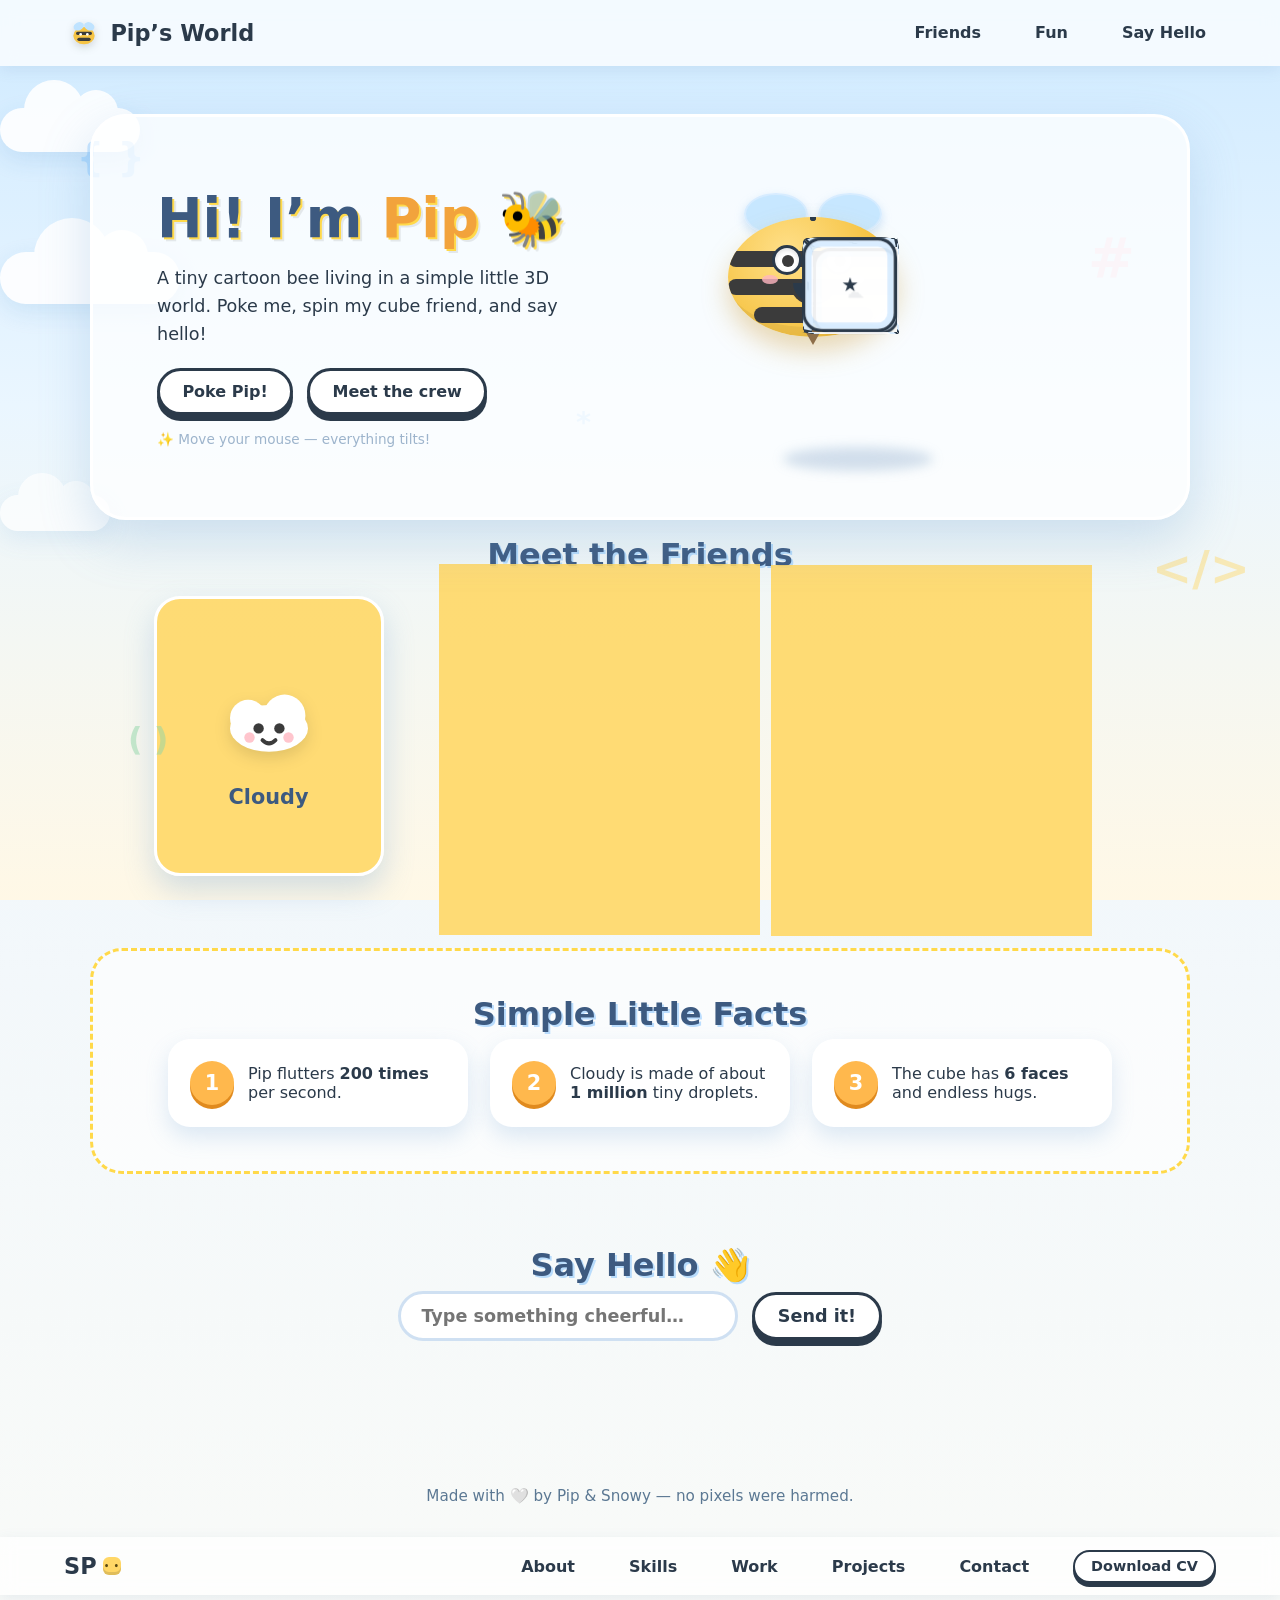
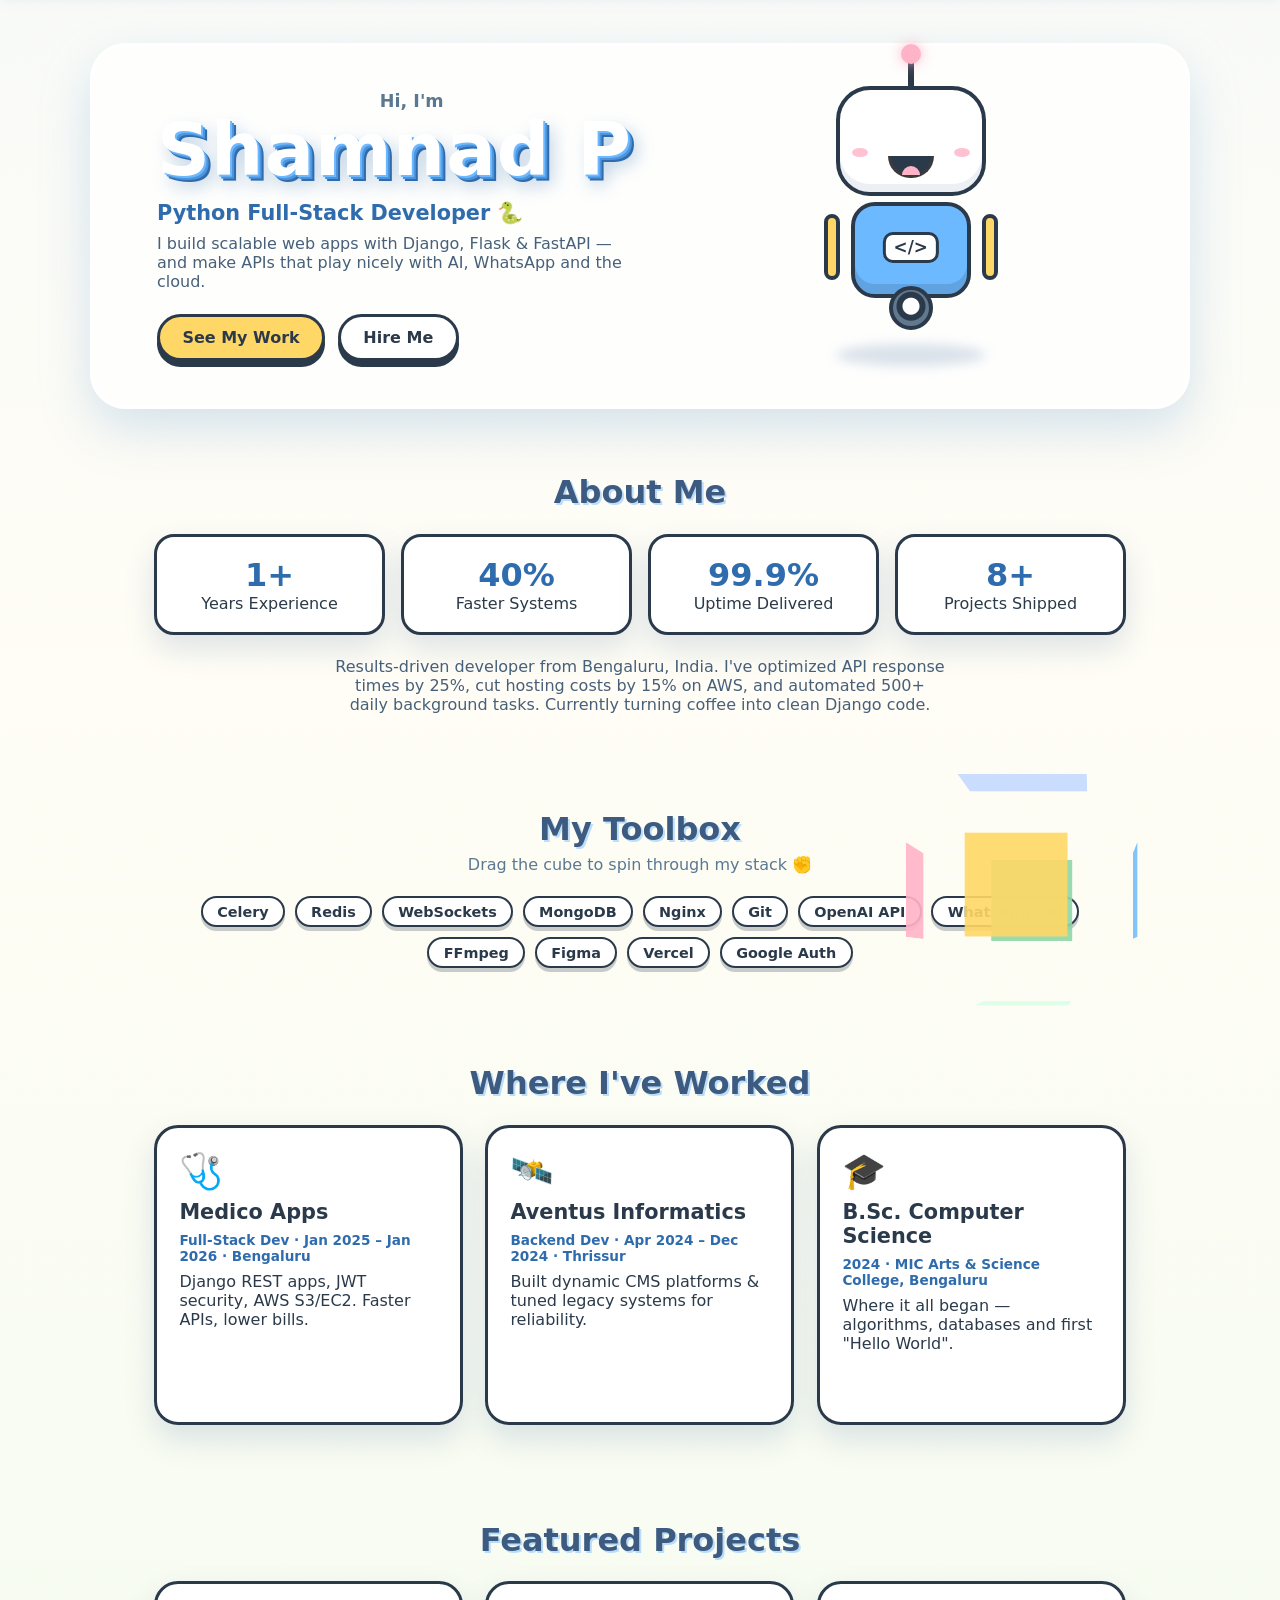
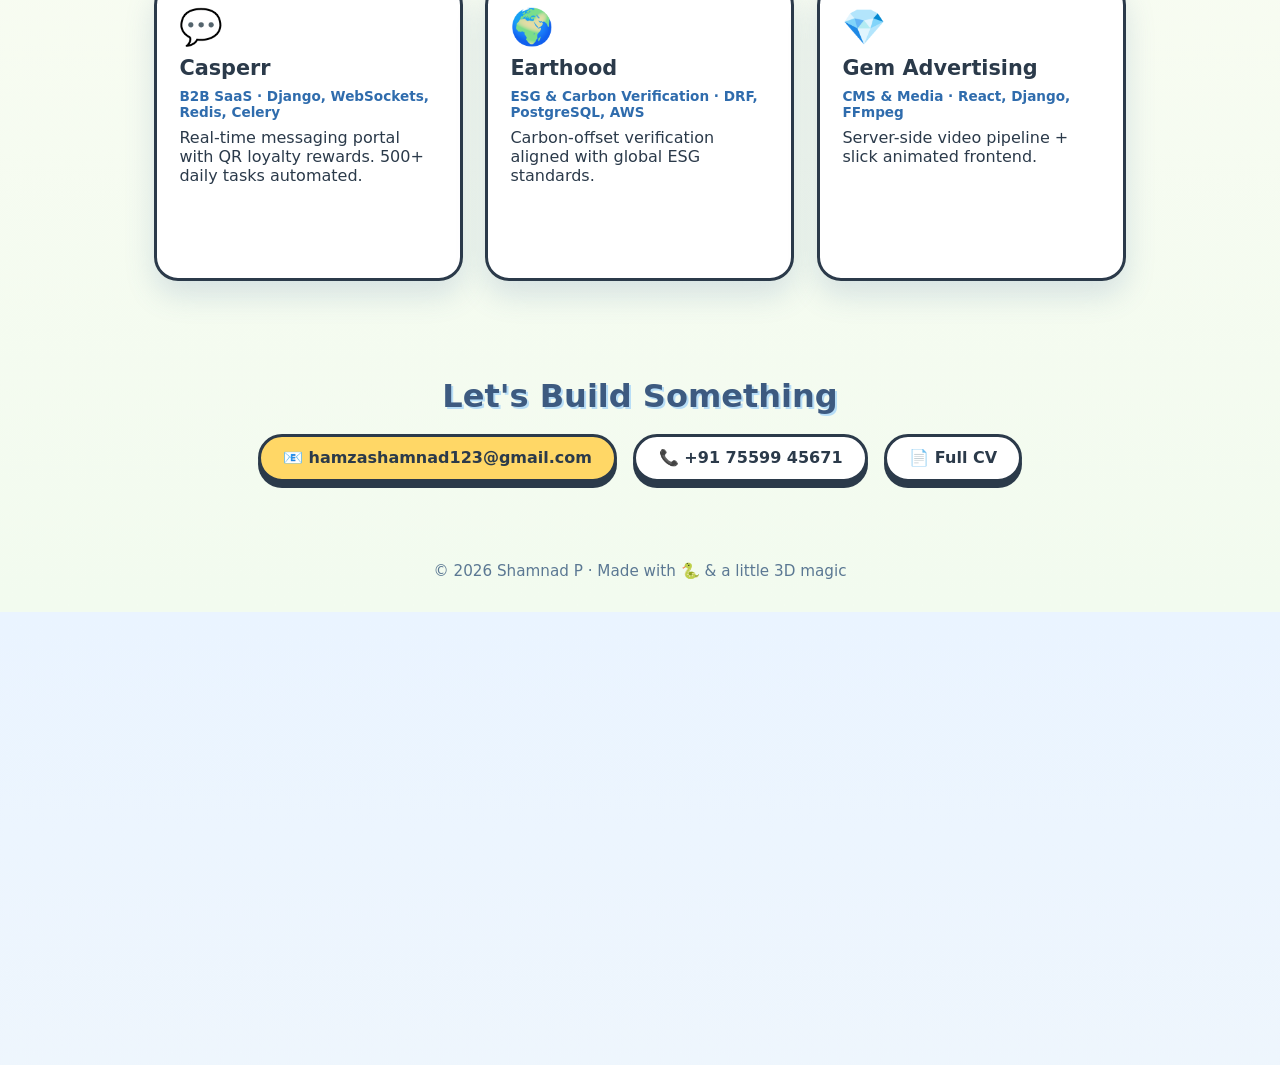
==== commit 56d4a5ea: "Add Shamnad P portfolio content with simple cartoon style and matching 3D effects" ====
--- a/index.html
+++ b/index.html
@@ -5,6 +5,7 @@
 <meta name="viewport" content="width=device-width, initial-scale=1.0" />
 <title>Pip &amp; Snowy · A Simple 3D Cartoon World</title>
 <link rel="stylesheet" href="style.css" />
+<link rel="stylesheet" href="portfolio.css" />
 </head>
 <body>
 
@@ -179,5 +180,198 @@
   </footer>
 
   <script src="script.js"></script>
+
+
+  <!-- floating cartoon codebots (background) -->
+  <div class="floaties" aria-hidden="true">
+    <div class="floaty f1">{ }</div>
+    <div class="floaty f2">&lt;/&gt;</div>
+    <div class="floaty f3">( )</div>
+    <div class="floaty f4">#</div>
+    <div class="floaty f5">*</div>
+  </div>
+
+  <header class="site-head">
+    <a class="logo" href="#top">SP<span class="logo-bot"></span></a>
+    <nav>
+      <a href="#about">About</a>
+      <a href="#skills">Skills</a>
+      <a href="#work">Work</a>
+      <a href="#projects">Projects</a>
+      <a href="#contact">Contact</a>
+      <a class="btn btn-small" href="cv/shamnad.pdf" target="_blank" rel="noopener">Download CV</a>
+    </nav>
+  </header>
+
+  <main id="top">
+
+    <!-- HERO -->
+    <section class="hero tilt-card" data-tilt>
+      <div class="hero-text">
+        <p class="hello">Hi, I'm</p>
+        <h1 class="name3d">Shamnad P</h1>
+        <p class="role">Python Full-Stack Developer 🐍</p>
+        <p class="tagline">I build scalable web apps with Django, Flask &amp; FastAPI — and make APIs that play nicely with AI, WhatsApp and the cloud.</p>
+        <div class="hero-btns">
+          <a class="btn btn-primary pop3d" href="#projects">See My Work</a>
+          <a class="btn pop3d" href="mailto:hamzashamnad123@gmail.com">Hire Me</a>
+        </div>
+      </div>
+
+      <!-- CSS cartoon robot buddy -->
+      <div class="buddy-wrap">
+        <div class="buddy" id="buddy" title="Poke me!">
+          <div class="antenna"><span class="bulb"></span></div>
+          <div class="head">
+            <div class="eye left"><span class="pupil"></span></div>
+            <div class="eye right"><span class="pupil"></span></div>
+            <div class="mouth"></div>
+            <div class="cheek l"></div><div class="cheek r"></div>
+          </div>
+          <div class="torso">
+            <div class="badge">&lt;/&gt;</div>
+          </div>
+          <div class="arm arm-l"></div>
+          <div class="arm arm-r"></div>
+          <div class="wheel"></div>
+        </div>
+        <div class="buddy-shadow"></div>
+      </div>
+    </section>
+
+    <!-- ABOUT / STATS -->
+    <section id="about" class="section">
+      <h2 class="sec-title">About Me</h2>
+      <div class="stats-row">
+        <div class="stat pop3d" data-tilt><strong>1+</strong><span>Years Experience</span></div>
+        <div class="stat pop3d" data-tilt><strong>40%</strong><span>Faster Systems</span></div>
+        <div class="stat pop3d" data-tilt><strong>99.9%</strong><span>Uptime Delivered</span></div>
+        <div class="stat pop3d" data-tilt><strong>8+</strong><span>Projects Shipped</span></div>
+      </div>
+      <p class="about-copy">Results-driven developer from Bengaluru, India. I've optimized API response times by 25%, cut hosting costs by 15% on AWS, and automated 500+ daily background tasks. Currently turning coffee into clean Django code.</p>
+    </section>
+
+    <!-- SKILLS CUBE -->
+    <section id="skills" class="section">
+      <h2 class="sec-title">My Toolbox</h2>
+      <p class="sec-sub">Drag the cube to spin through my stack ✊</p>
+      <div class="scene" id="cube-scene">
+        <div class="cube" id="cube">
+          <div class="face front">🐍 Python</div>
+          <div class="face back">🎯 Django + DRF</div>
+          <div class="face right">⚡ FastAPI &amp; Flask</div>
+          <div class="face left">☁️ AWS · Docker</div>
+          <div class="face top">🗄️ PostgreSQL</div>
+          <div class="face bottom">⚛️ React &amp; JS</div>
+        </div>
+      </div>
+      <div class="skill-tags">
+        <span>Celery</span><span>Redis</span><span>WebSockets</span><span>MongoDB</span>
+        <span>Nginx</span><span>Git</span><span>OpenAI API</span><span>WhatsApp API</span>
+        <span>FFmpeg</span><span>Figma</span><span>Vercel</span><span>Google Auth</span>
+      </div>
+    </section>
+
+    <!-- WORK EXPERIENCE -->
+    <section id="work" class="section">
+      <h2 class="sec-title">Where I've Worked</h2>
+      <div class="cards">
+        <article class="card" data-tilt>
+          <div class="card-face card-front">
+            <div class="card-emoji">🩺</div>
+            <h3>Medico Apps</h3>
+            <p class="meta">Full-Stack Dev · Jan 2025 – Jan 2026 · Bengaluru</p>
+            <p>Django REST apps, JWT security, AWS S3/EC2. Faster APIs, lower bills.</p>
+          </div>
+          <div class="card-face card-back">
+            <p>⬆ API speed <strong>+25%</strong><br>⬇ Hosting cost <strong>-15%</strong><br>🔒 End-to-end encryption<br>🤝 Git workflows <strong>-20%</strong> conflicts</p>
+          </div>
+        </article>
+
+        <article class="card" data-tilt>
+          <div class="card-face card-front">
+            <div class="card-emoji">🛰️</div>
+            <h3>Aventus Informatics</h3>
+            <p class="meta">Backend Dev · Apr 2024 – Dec 2024 · Thrissur</p>
+            <p>Built dynamic CMS platforms &amp; tuned legacy systems for reliability.</p>
+          </div>
+          <div class="card-face card-back">
+            <p>📈 Engagement <strong>+30%</strong><br>🛠 Reliability <strong>+20%</strong><br>💬 Turned business ideas into specs</p>
+          </div>
+        </article>
+
+        <article class="card" data-tilt>
+          <div class="card-face card-front">
+            <div class="card-emoji">🎓</div>
+            <h3>B.Sc. Computer Science</h3>
+            <p class="meta">2024 · MIC Arts &amp; Science College, Bengaluru</p>
+            <p>Where it all began — algorithms, databases and first "Hello World".</p>
+          </div>
+          <div class="card-face card-back">
+            <p>🧠 Foundations in CS<br>🚀 Graduated 2024<br>💻 Then never stopped coding</p>
+          </div>
+        </article>
+      </div>
+    </section>
+
+    <!-- PROJECTS -->
+    <section id="projects" class="section">
+      <h2 class="sec-title">Featured Projects</h2>
+      <div class="cards">
+        <article class="card proj" data-tilt>
+          <img src="images/portfolio/echo_api.png" alt="Casperr" onerror="this.style.display='none'" />
+          <div class="card-face card-front">
+            <div class="card-emoji">💬</div>
+            <h3>Casperr</h3>
+            <p class="meta">B2B SaaS · Django, WebSockets, Redis, Celery</p>
+            <p>Real-time messaging portal with QR loyalty rewards. 500+ daily tasks automated.</p>
+          </div>
+          <div class="card-face card-back"><p>⚡ Latency <strong>-30%</strong> via Celery<br>🔐 JWT-authenticated APIs<br>📡 Live notifications w/ Django Channels</p></div>
+        </article>
+
+        <article class="card proj" data-tilt>
+          <img src="images/portfolio/earth_hood_api.png" alt="Earthood" onerror="this.style.display='none'" />
+          <div class="card-face card-front">
+            <div class="card-emoji">🌍</div>
+            <h3>Earthood</h3>
+            <p class="meta">ESG &amp; Carbon Verification · DRF, PostgreSQL, AWS</p>
+            <p>Carbon-offset verification aligned with global ESG standards.</p>
+          </div>
+          <div class="card-face card-back"><p>🗄 Query speed <strong>+40%</strong> via index tuning<br>✅ High-integrity data records</p></div>
+        </article>
+
+        <article class="card proj" data-tilt>
+          <img src="images/portfolio/gem_cms.png" alt="Gem Advertising" onerror="this.style.display='none'" />
+          <div class="card-face card-front">
+            <div class="card-emoji">💎</div>
+            <h3>Gem Advertising</h3>
+            <p class="meta">CMS &amp; Media · React, Django, FFmpeg</p>
+            <p>Server-side video pipeline + slick animated frontend.</p>
+          </div>
+          <div class="card-face card-back"><p>🎬 Media ops time <strong>-50%</strong> with FFmpeg<br>🕹 Framer Motion boosted retention</p></div>
+        </article>
+      </div>
+    </section>
+
+    <!-- CONTACT -->
+    <section id="contact" class="section tilt-card" data-tilt>
+      <h2 class="sec-title">Let's Build Something</h2>
+      <div class="contact-links">
+        <a class="btn btn-primary pop3d" href="mailto:hamzashamnad123@gmail.com">📧 hamzashamnad123@gmail.com</a>
+        <a class="btn pop3d" href="tel:+917559945671">📞 +91 75599 45671</a>
+        <a class="btn pop3d" href="cv/shamnad.pdf" target="_blank" rel="noopener">📄 Full CV</a>
+      </div>
+    </section>
+
+  </main>
+
+  <footer>
+    <p>© 2026 Shamnad P · Made with 🐍 &amp; a little 3D magic</p>
+  </footer>
+
+  <canvas id="confetti" aria-hidden="true"></canvas>
+  
+
+  <script src="portfolio.js"></script>
 </body>
 </html>
--- a/portfolio.css
+++ b/portfolio.css
@@ -0,0 +1,226 @@
+/* ============ Shamnad P — simple cartoon portfolio, matching the Pip's World vibe ============ */
+* { box-sizing: border-box; margin: 0; padding: 0; }
+
+:root {
+  --sky: #eaf4ff;
+  --cream: #fffdf5;
+  --ink: #2b3a4a;
+  --blue: #6db9ff;
+  --yellow: #ffd766;
+  --green: #8fd6a8;
+  --pink: #ffb3c7;
+  --shadow: 0 14px 30px rgba(70, 110, 160, .18);
+}
+
+html { scroll-behavior: smooth; }
+body {
+  font-family: "Trebuchet MS", "Comic Sans MS", system-ui, sans-serif;
+  color: var(--ink);
+  background: linear-gradient(180deg, var(--sky) 0%, var(--cream) 60%, #f2fbef 100%);
+  overflow-x: hidden;
+}
+
+/* ---------- floating code symbols ---------- */
+.floaties { position: fixed; inset: 0; pointer-events: none; z-index: 0; }
+.floaty {
+  position: absolute; font-weight: bold; color: rgba(109,185,255,.35);
+  animation: drift 16s ease-in-out infinite alternate;
+}
+.f1 { top: 15%; left: 6%;  font-size: 2.4rem; }
+.f2 { top: 60%; left: 90%; font-size: 3rem;   animation-delay: -4s; color: rgba(255,215,102,.45); }
+.f3 { top: 80%; left: 10%; font-size: 2rem;   animation-delay: -8s; color: rgba(143,214,168,.5); }
+.f4 { top: 25%; left: 85%; font-size: 3.5rem; animation-delay: -2s; color: rgba(255,179,199,.45); }
+.f5 { top: 45%; left: 45%; font-size: 1.8rem; animation-delay: -6s; }
+@keyframes drift { from { transform: translateY(-20px) rotate(-8deg);} to { transform: translateY(24px) rotate(10deg);} }
+
+/* ---------- header ---------- */
+.site-head {
+  position: sticky; top: 0; z-index: 10;
+  display: flex; align-items: center; justify-content: space-between;
+  padding: .8rem 5vw;
+  background: rgba(255,255,255,.75); backdrop-filter: blur(8px);
+  box-shadow: 0 4px 14px rgba(70,110,160,.10);
+}
+.logo {
+  font-size: 1.4rem; font-weight: 800; text-decoration: none; color: var(--ink);
+  display: inline-flex; align-items: center; gap: .4rem;
+  transition: transform .3s;
+}
+.logo:hover { transform: rotate(-6deg) scale(1.05); }
+.logo-bot { width: 18px; height: 18px; border-radius: 6px; background: var(--yellow);
+  box-shadow: inset 0 -3px 0 rgba(0,0,0,.12); position: relative; }
+.logo-bot::after { content:"• •"; font-size: 8px; letter-spacing: 1px; color:#5b4a12;
+  position:absolute; inset:0; display:flex; align-items:center; justify-content:center; }
+nav { display: flex; gap: 1rem; align-items: center; flex-wrap: wrap; }
+nav a { color: var(--ink); text-decoration: none; font-weight: 600; }
+nav a:hover { color: #3d84d6; }
+
+/* ---------- buttons ---------- */
+.btn {
+  display: inline-block; padding: .7rem 1.4rem; border-radius: 999px;
+  background: #fff; color: var(--ink); text-decoration: none; font-weight: 700;
+  border: 3px solid var(--ink); box-shadow: 0 6px 0 var(--ink);
+  transition: transform .15s, box-shadow .15s;
+}
+.btn:hover { transform: translateY(-3px); box-shadow: 0 9px 0 var(--ink); }
+.btn:active { transform: translateY(4px); box-shadow: 0 2px 0 var(--ink); }
+.btn-primary { background: var(--yellow); }
+.btn-small { padding: .4rem 1rem; border-width: 2px; box-shadow: 0 4px 0 var(--ink); font-size: .9rem; }
+
+/* ---------- hero ---------- */
+.hero {
+  position: relative; z-index: 1;
+  display: grid; grid-template-columns: 1.2fr 1fr; gap: 2rem; align-items: center;
+  max-width: 1100px; margin: 3rem auto 1rem; padding: 2.5rem 5vw;
+}
+.hello { font-size: 1.1rem; color: #5b7893; font-weight: 700; }
+.name3d {
+  font-size: clamp(2.6rem, 7vw, 4.6rem); line-height: 1.05; letter-spacing: 1px;
+  color: #fff;
+  text-shadow: 2px 2px 0 var(--blue), 4px 4px 0 #4d94dd, 6px 6px 0 #2f6cad, 8px 10px 18px rgba(47,108,173,.35);
+}
+.role { font-size: 1.3rem; font-weight: 800; margin-top: .8rem; color: #2f6cad; }
+.tagline { margin-top: .6rem; max-width: 46ch; color: #47607a; }
+.hero-btns { margin-top: 1.4rem; display: flex; gap: .8rem; flex-wrap: wrap; }
+
+/* pop-on-hover 3D */
+.pop3d { transform-style: preserve-3d; transition: transform .25s ease, box-shadow .25s ease; }
+.pop3d:hover { transform: perspective(500px) translateZ(14px) rotateX(6deg); }
+
+/* ---------- cartoon robot buddy (pure CSS) ---------- */
+.buddy-wrap { perspective: 800px; display: flex; flex-direction: column; align-items: center; }
+.buddy {
+  position: relative; width: 190px; height: 250px; cursor: pointer;
+  transform-style: preserve-3d;
+  animation: bob 3s ease-in-out infinite;
+}
+@keyframes bob { 0%,100% { transform: translateY(0);} 50% { transform: translateY(-14px);} }
+.buddy.poked { animation: poke-spin .9s cubic-bezier(.3,1.6,.4,1); }
+@keyframes poke-spin {
+  0% { transform: rotateY(0) scale(1); }
+  60% { transform: rotateY(540deg) scale(1.12); }
+  100% { transform: rotateY(720deg) scale(1); }
+}
+.antenna { position: absolute; top: -26px; left: 50%; width: 6px; height: 30px;
+  background: var(--ink); border-radius: 3px; transform: translateX(-50%); }
+.bulb { position: absolute; top: -16px; left: 50%; width: 20px; height: 20px; margin-left: -10px;
+  border-radius: 50%; background: var(--pink); box-shadow: 0 0 14px rgba(255,179,199,.9);
+  animation: blinklight 2s infinite; }
+@keyframes blinklight { 0%,100%{opacity:1;} 50%{opacity:.4;} }
+.head {
+  position: absolute; top: 0; left: 50%; transform: translateX(-50%);
+  width: 150px; height: 110px; border-radius: 34px;
+  background: #fff; border: 4px solid var(--ink); box-shadow: inset 0 -8px 0 rgba(70,110,160,.10);
+}
+.eye { position: absolute; top: 28px; width: 30px; height: 30px; border-radius: 50%;
+  background: #fff; border: 3px solid var(--ink); overflow: hidden; }
+.eye.left { left: 24px; } .eye.right { right: 24px; }
+.pupil { position: absolute; top: 8px; left: 8px; width: 12px; height: 12px; border-radius: 50%;
+  background: var(--ink); transition: transform .1s; }
+.mouth { position: absolute; bottom: 18px; left: 50%; transform: translateX(-50%);
+  width: 46px; height: 22px; border-radius: 0 0 40px 40px; background: var(--ink); }
+.mouth::after { content:""; position:absolute; bottom:0; left:50%; margin-left:-9px;
+  width:18px; height:9px; border-radius: 9px 9px 0 0; background: var(--pink); }
+.cheek { position: absolute; top: 58px; width: 16px; height: 9px; border-radius: 50%; opacity:.8; }
+.cheek.l { left: 12px; background: var(--pink); } .cheek.r { right: 12px; background: var(--pink); }
+.torso {
+  position: absolute; top: 116px; left: 50%; transform: translateX(-50%);
+  width: 120px; height: 96px; border-radius: 24px;
+  background: var(--blue); border: 4px solid var(--ink);
+  box-shadow: inset 0 -10px 0 rgba(0,0,0,.12);
+}
+.badge { position: absolute; top: 26px; left: 50%; transform: translateX(-50%);
+  background: #fff; border: 3px solid var(--ink); border-radius: 10px;
+  padding: .15rem .5rem; font-weight: 800; font-size: 1.05rem; }
+.arm { position: absolute; top: 128px; width: 16px; height: 66px; border-radius: 10px;
+  background: var(--yellow); border: 4px solid var(--ink); transform-origin: top center; }
+.arm-l { left: 8px; animation: waveL 3s ease-in-out infinite; }
+.arm-r { right: 8px; animation: waveR 3s ease-in-out infinite; }
+@keyframes waveL { 0%,100%{transform:rotate(8deg);} 50%{transform:rotate(-14deg);} }
+@keyframes waveR { 0%,100%{transform:rotate(-8deg);} 50%{transform:rotate(20deg);} }
+.wheel { position: absolute; bottom: 6px; left: 50%; margin-left: -22px;
+  width: 44px; height: 44px; border-radius: 50%;
+  background: radial-gradient(circle at 50% 45%, #fff 0 8px, var(--ink) 9px 14px, #62788d 15px);
+  border: 4px solid var(--ink); animation: roll 2.4s linear infinite; }
+@keyframes roll { to { transform: rotate(360deg); } }
+.buddy-shadow { width: 150px; height: 22px; margin-top: 8px; border-radius: 50%;
+  background: rgba(70,110,160,.20); filter: blur(6px); animation: shade 3s ease-in-out infinite; }
+@keyframes shade { 0%,100%{transform:scale(1);opacity:.8;} 50%{transform:scale(.82);opacity:.5;} }
+
+/* ---------- sections ---------- */
+.section { position: relative; z-index: 1; max-width: 1100px; margin: 0 auto; padding: 3rem 5vw; text-align: center; }
+.sec-title { font-size: 2rem; margin-bottom: .4rem; text-shadow: 2px 2px 0 rgba(109,185,255,.45); }
+.sec-sub { color: #5b7893; margin-bottom: 1.4rem; }
+
+.stats-row { display: grid; grid-template-columns: repeat(auto-fit, minmax(160px,1fr)); gap: 1rem; margin: 1.4rem 0; }
+.stat {
+  background: #fff; border: 3px solid var(--ink); border-radius: 20px; padding: 1.2rem .8rem;
+  box-shadow: var(--shadow);
+}
+.stat strong { display: block; font-size: 2rem; color: #2f6cad; }
+.about-copy { max-width: 60ch; margin: 1rem auto 0; color: #47607a; }
+
+/* ---------- skills cube ---------- */
+.scene { width: 220px; height: 220px; margin: 1.6rem auto; perspective: 900px; cursor: grab; }
+.scene:active { cursor: grabbing; }
+.cube { width: 100%; height: 100%; position: relative; transform-style: preserve-3d;
+  animation: spin 12s linear infinite; }
+.cube.dragging { animation: none; }
+@keyframes spin { from { transform: rotateX(-18deg) rotateY(0);} to { transform: rotateX(-18deg) rotateY(360deg);} }
+.face {
+  position: absolute; inset: 0; display: flex; align-items: center; justify-content: center;
+  font-weight: 800; font-size: 1.15rem; color: var(--ink);
+  background: rgba(255,255,255,.92); border: 3px solid var(--ink); border-radius: 18px;
+  box-shadow: inset 0 0 0 6px rgba(109,185,255,.25);
+}
+.front  { transform: translateZ(110px); background: rgba(255,215,102,.9); }
+.back   { transform: rotateY(180deg) translateZ(110px); background: rgba(143,214,168,.9); }
+.right  { transform: rotateY(90deg) translateZ(110px); background: rgba(109,185,255,.85); }
+.left   { transform: rotateY(-90deg) translateZ(110px); background: rgba(255,179,199,.9); }
+.top    { transform: rotateX(90deg) translateZ(110px); background: rgba(200,220,255,.95); }
+.bottom { transform: rotateX(-90deg) translateZ(110px); background: rgba(220,255,230,.95); }
+
+.skill-tags { display: flex; flex-wrap: wrap; gap: .6rem; justify-content: center; margin-top: 1rem; }
+.skill-tags span {
+  background: #fff; border: 2px solid var(--ink); border-radius: 999px;
+  padding: .35rem .9rem; font-weight: 700; font-size: .9rem;
+  box-shadow: 0 4px 0 rgba(43,58,74,.25); transition: transform .2s;
+}
+.skill-tags span:hover { transform: translateY(-4px) rotate(-2deg); }
+
+/* ---------- flip cards ---------- */
+.cards { display: grid; grid-template-columns: repeat(auto-fit, minmax(260px,1fr)); gap: 1.4rem; margin-top: 1.4rem; }
+.card {
+  position: relative; height: 300px; border-radius: 24px; text-align: left;
+  transform-style: preserve-3d; transition: transform .7s cubic-bezier(.4,1.4,.4,1);
+  box-shadow: var(--shadow); cursor: pointer;
+}
+.card:hover { transform: rotateY(180deg); }
+.card-face {
+  position: absolute; inset: 0; backface-visibility: hidden; -webkit-backface-visibility: hidden;
+  border-radius: 24px; padding: 1.4rem; border: 3px solid var(--ink);
+  background: #fff; display: flex; flex-direction: column; gap: .5rem;
+}
+.card-front img { width: 100%; height: 110px; object-fit: cover; border-radius: 14px; margin-bottom: .4rem; }
+.card-back { transform: rotateY(180deg); background: var(--blue);
+  display: flex; align-items: center; justify-content: center; font-size: 1.05rem; line-height: 1.9; }
+.card-emoji { font-size: 2.2rem; }
+.card h3 { font-size: 1.3rem; }
+.meta { color: #2f6cad; font-weight: 700; font-size: .85rem; }
+
+/* ---------- contact + footer ---------- */
+.contact-links { display: flex; gap: 1rem; justify-content: center; flex-wrap: wrap; margin-top: 1.2rem; }
+footer { text-align: center; padding: 2rem; color: #5b7893; position: relative; z-index: 1; }
+
+/* ---------- confetti canvas ---------- */
+#confetti { position: fixed; inset: 0; pointer-events: none; z-index: 5; }
+
+/* tilt elements get JS transforms */
+[data-tilt] { transform-style: preserve-3d; will-change: transform; }
+
+@media (max-width: 760px) {
+  .hero { grid-template-columns: 1fr; text-align: center; }
+  .tagline { margin-inline: auto; }
+  .hero-btns { justify-content: center; }
+  nav { gap: .7rem; font-size: .9rem; }
+}
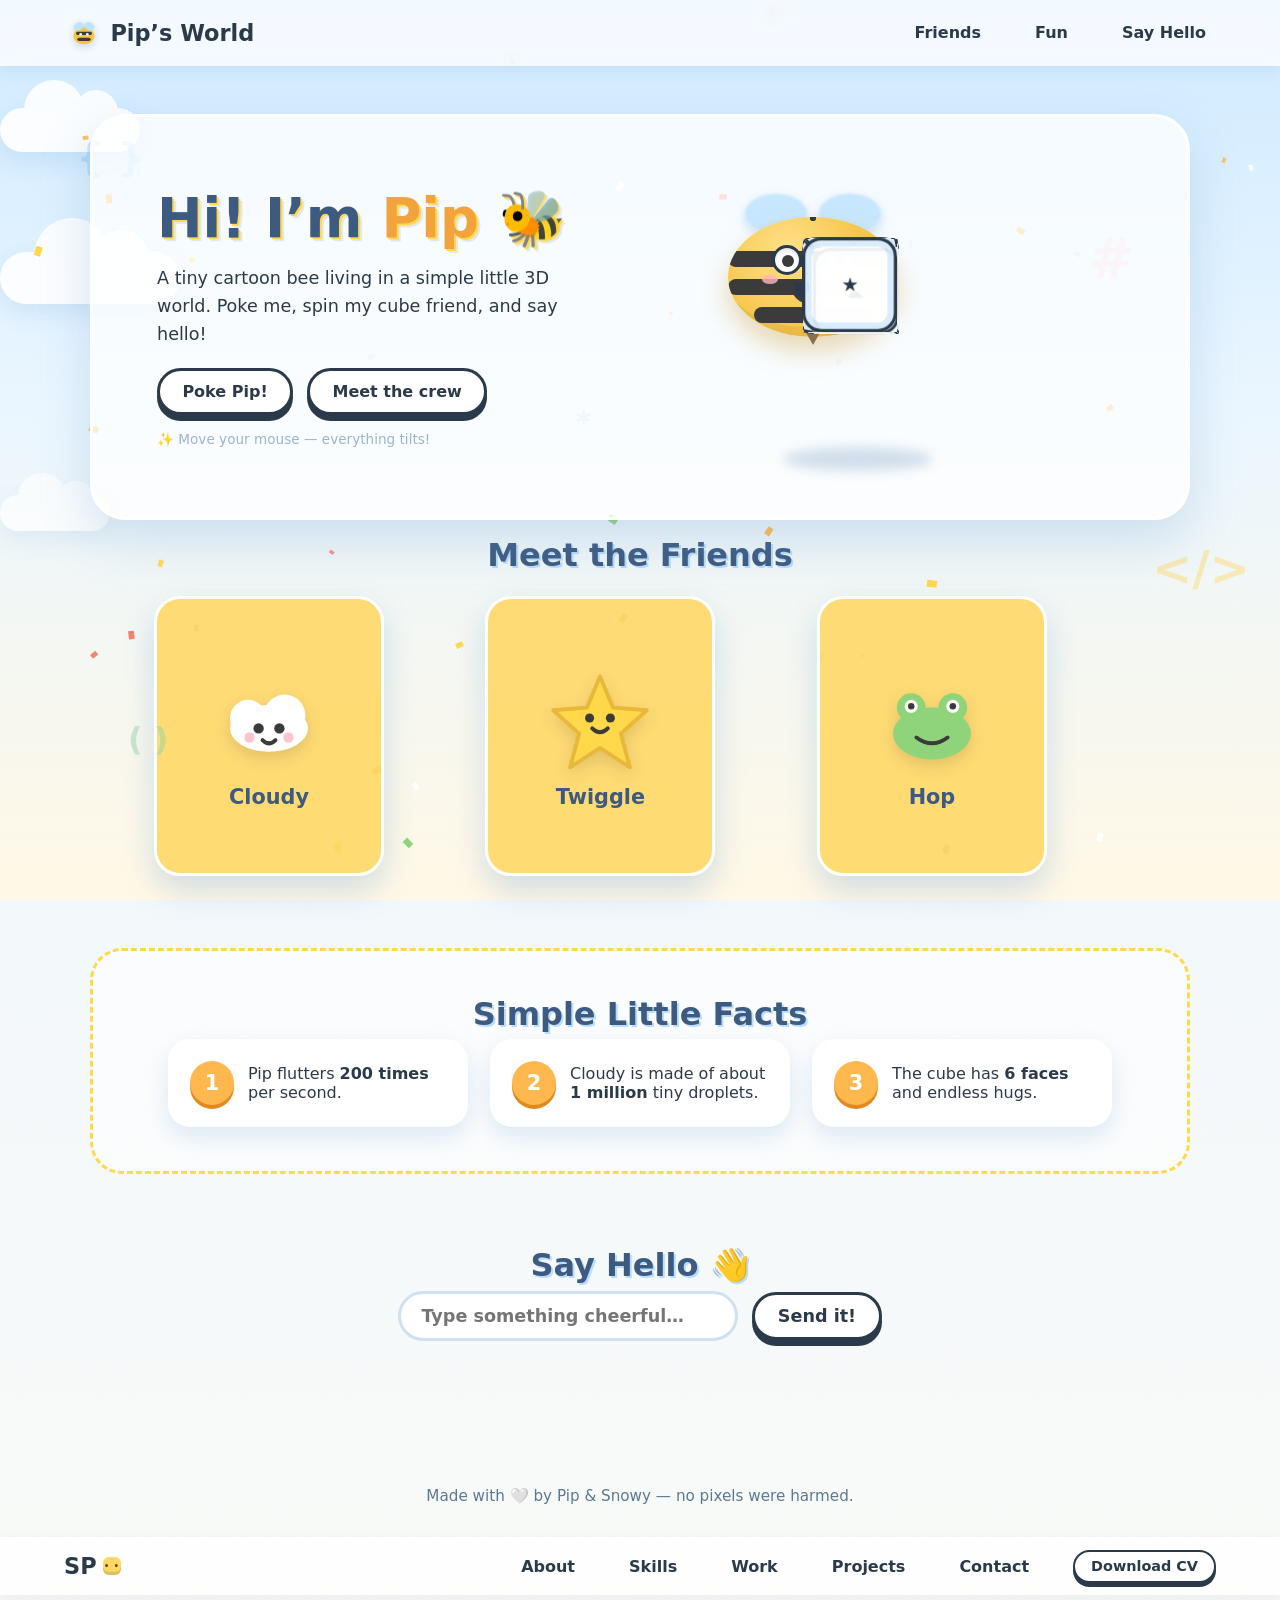
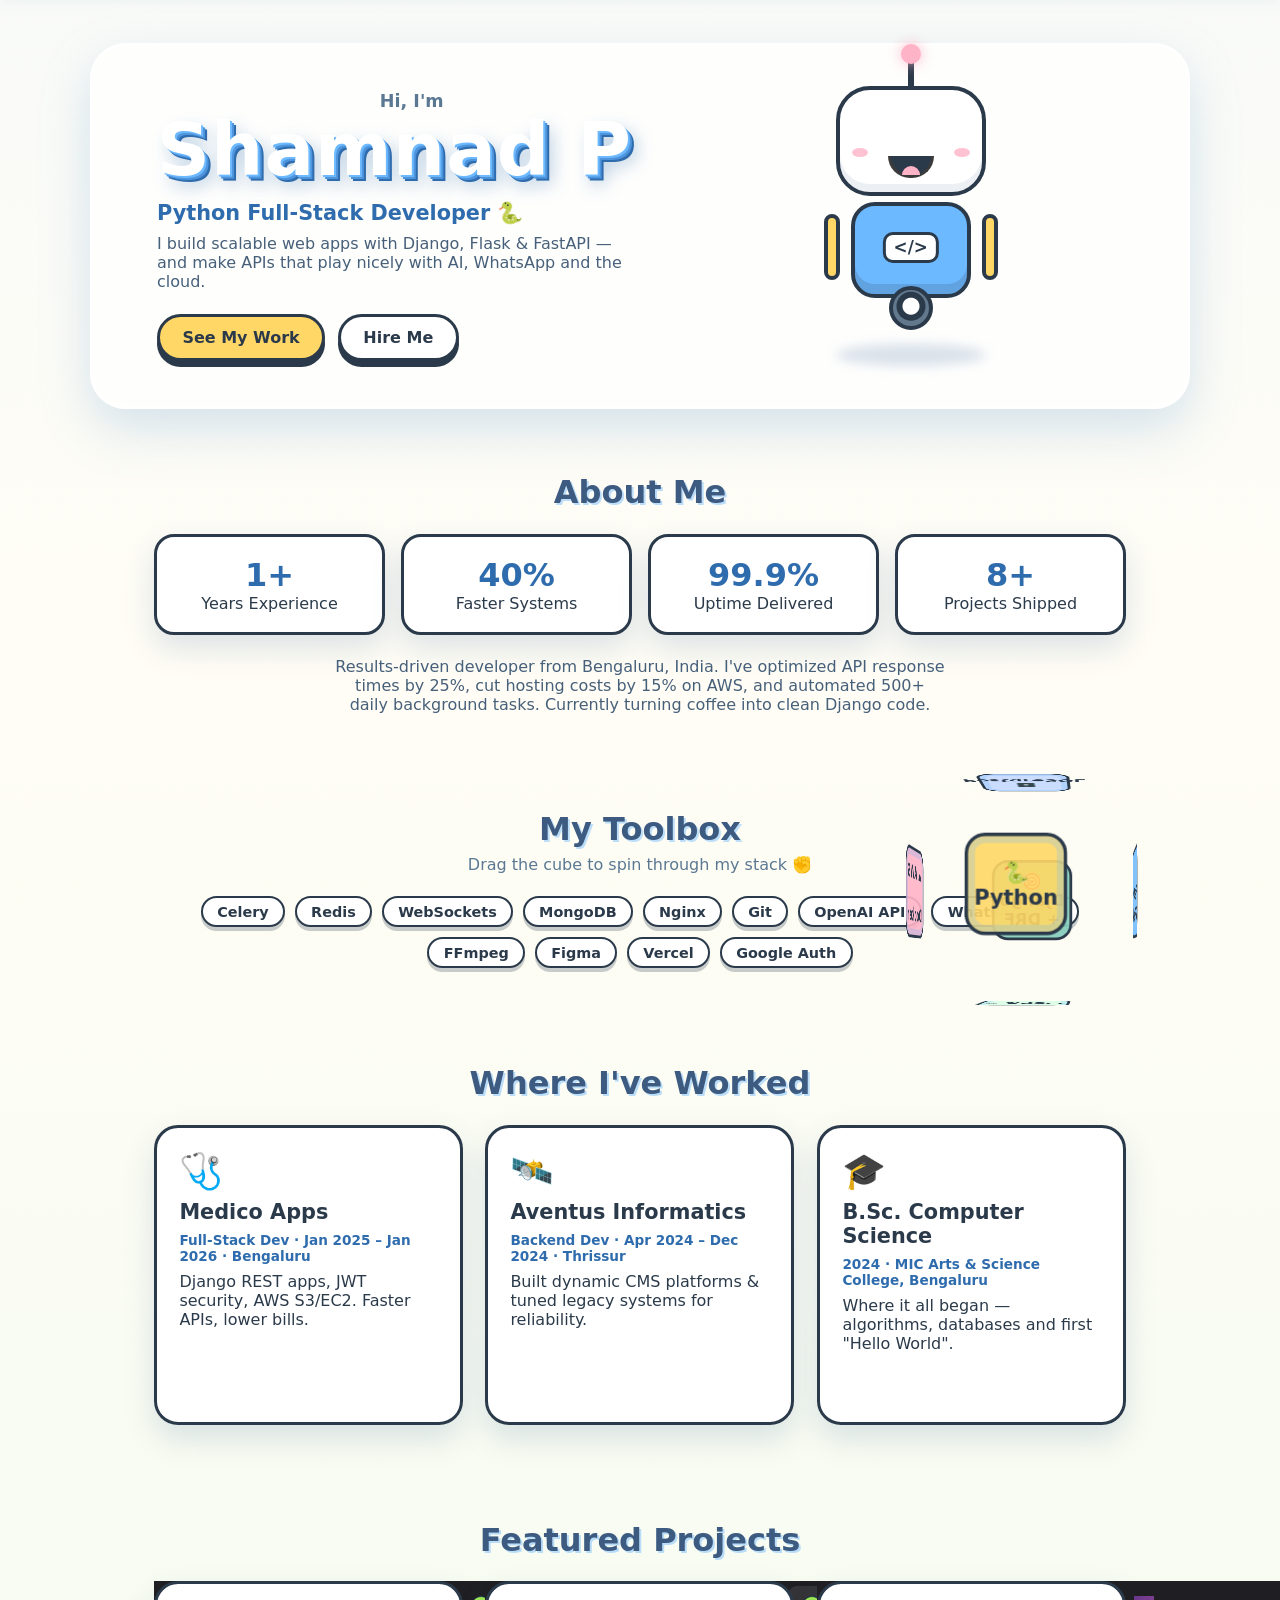
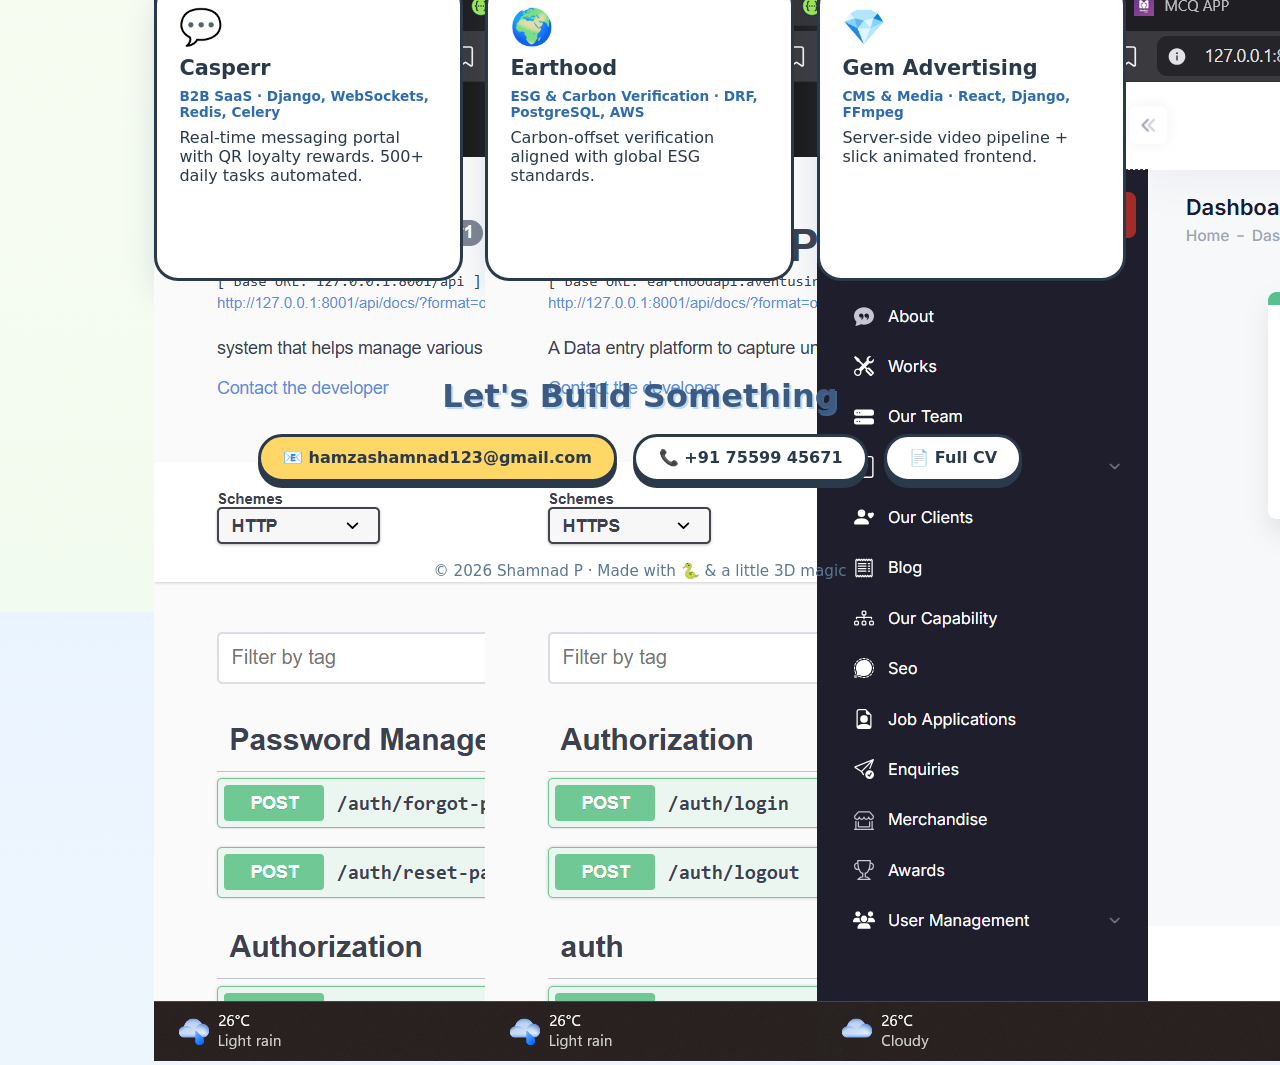
==== commit 35b7fe65: "Remove unused template files, fix image paths, keep clean site" ====
--- a/index.html
+++ b/index.html
@@ -319,7 +319,7 @@
       <h2 class="sec-title">Featured Projects</h2>
       <div class="cards">
         <article class="card proj" data-tilt>
-          <img src="images/portfolio/echo_api.png" alt="Casperr" onerror="this.style.display='none'" />
+          <img src="images/portfolio/echos_api.png" alt="Casperr" onerror="this.style.display='none'" />
           <div class="card-face card-front">
             <div class="card-emoji">💬</div>
             <h3>Casperr</h3>
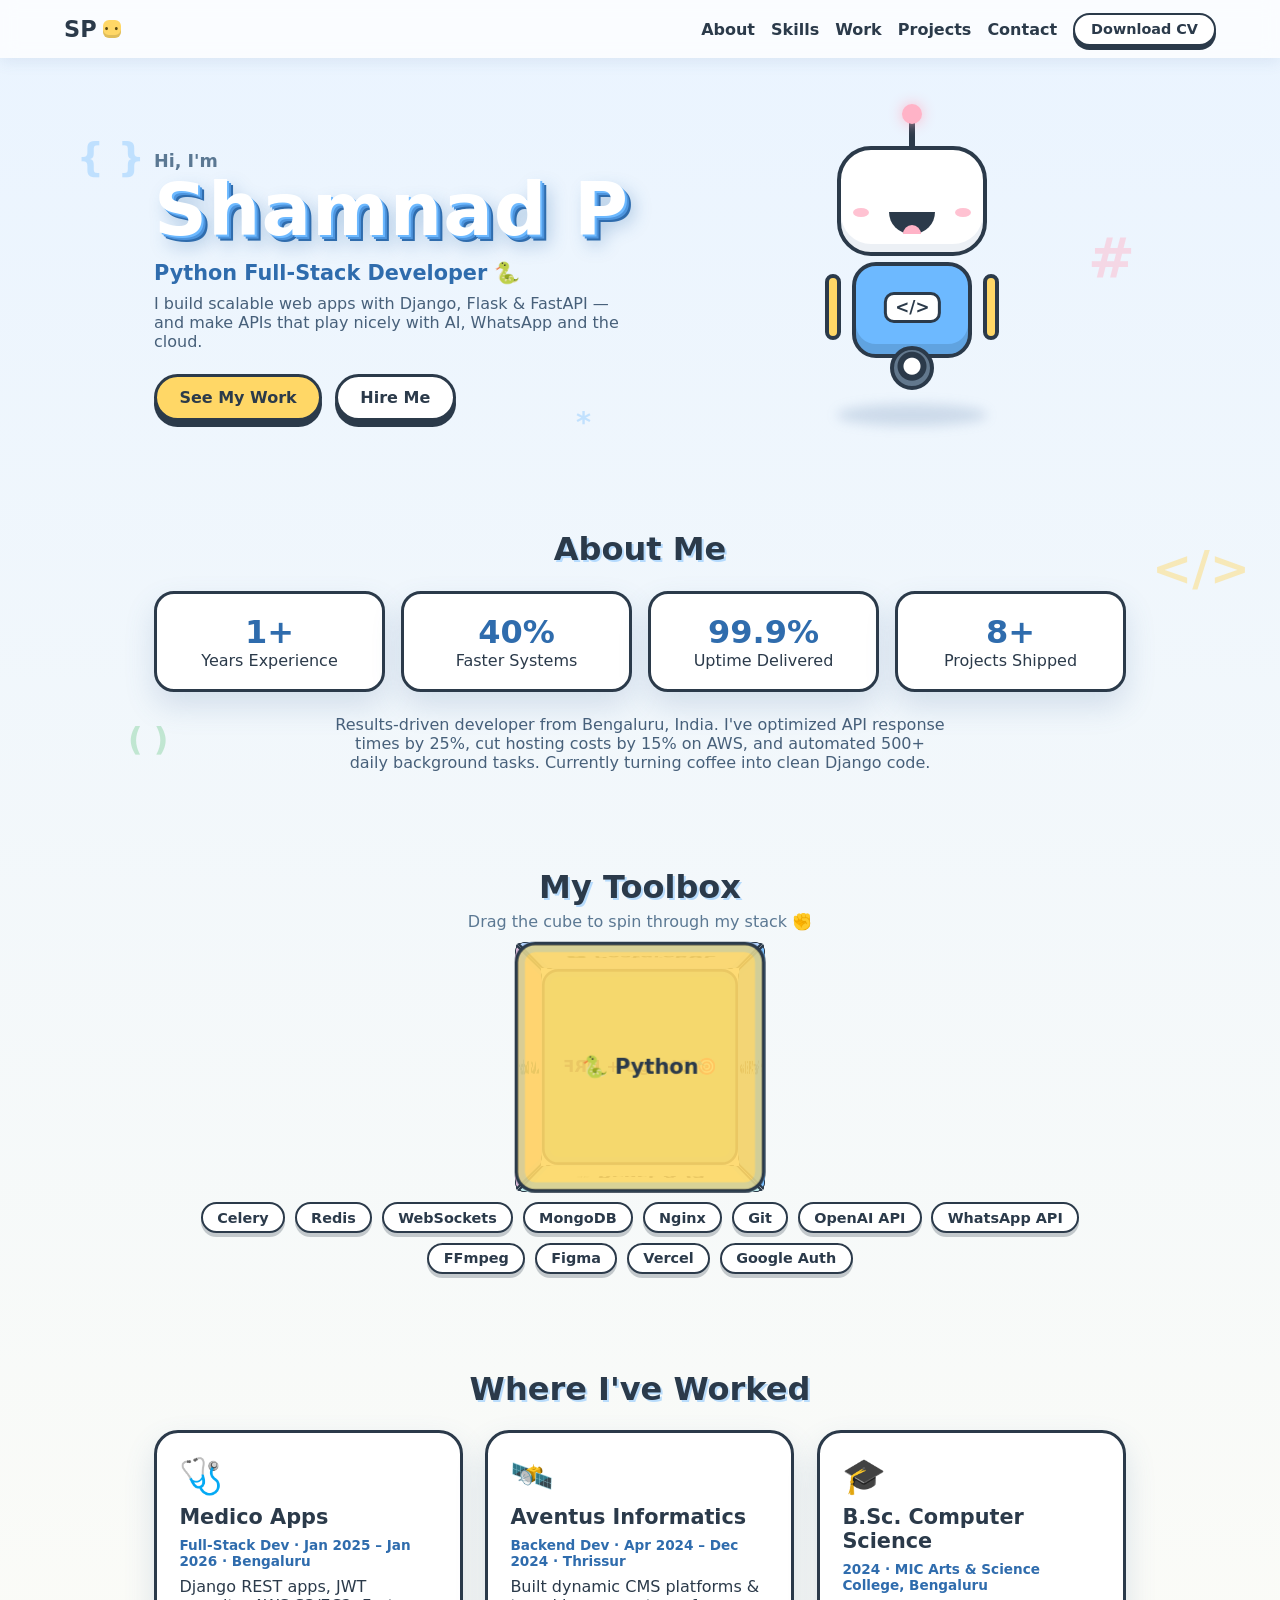
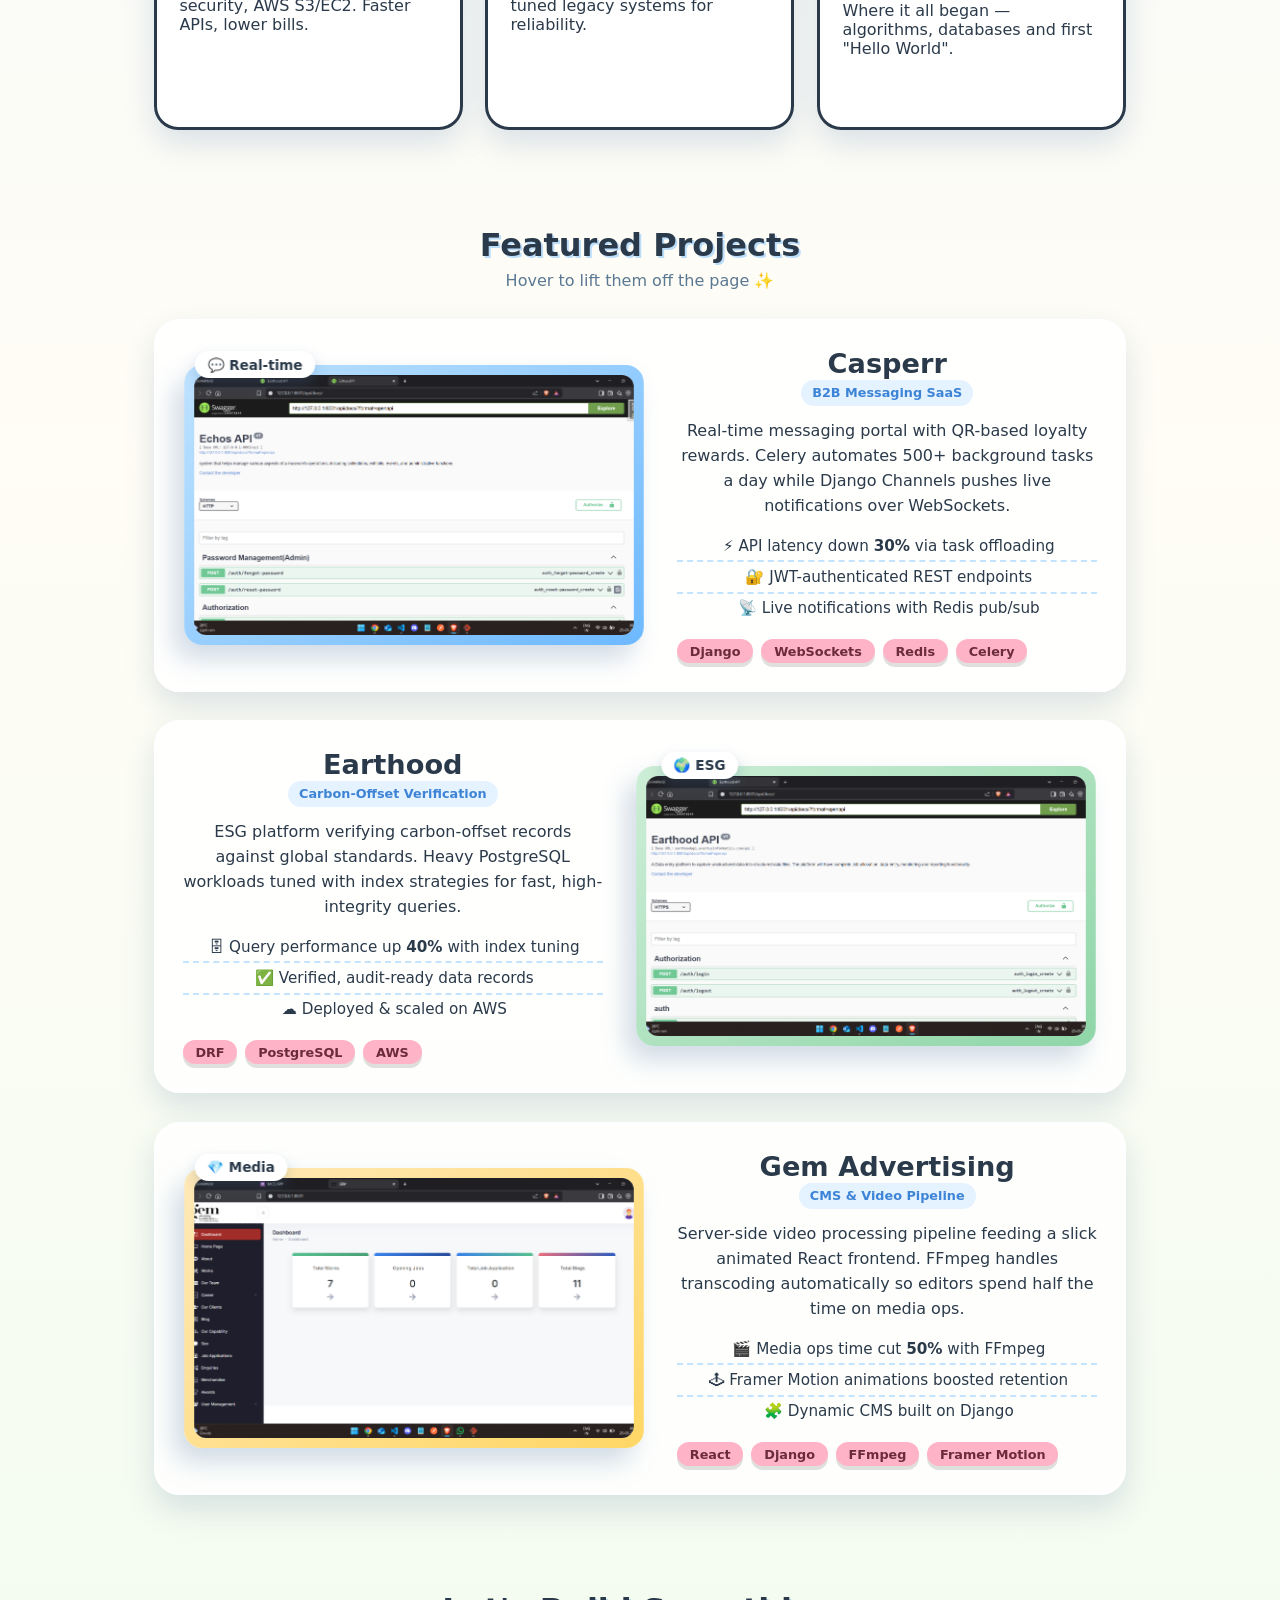
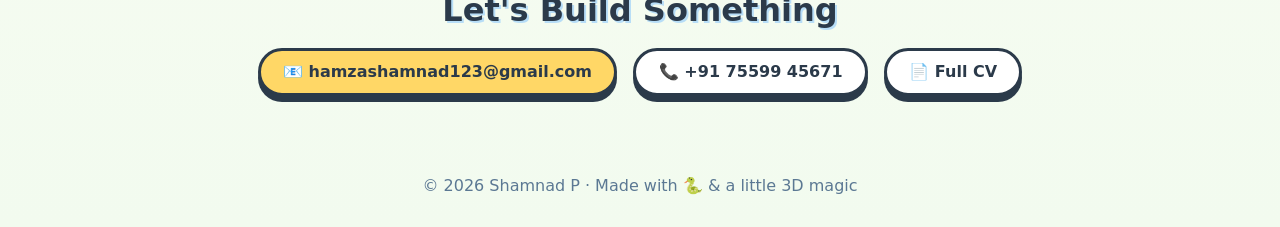
==== commit 744ab534: "Remove Pip cartoon hero section; redesign Featured Projects as alternating 3D showcase rows" ====
--- a/index.html
+++ b/index.html
@@ -3,186 +3,14 @@
 <head>
 <meta charset="UTF-8" />
 <meta name="viewport" content="width=device-width, initial-scale=1.0" />
-<title>Pip &amp; Snowy · A Simple 3D Cartoon World</title>
-<link rel="stylesheet" href="style.css" />
+<title>Shamnad P — Full-Stack Developer</title>
+<meta name="description" content="Portfolio of Shamnad P, a Python Full-Stack Developer building scalable web apps with Django, Flask and FastAPI." />
+<link rel="icon" href="favicon-32x32.png" />
 <link rel="stylesheet" href="portfolio.css" />
 </head>
 <body>
 
-  <!-- Soft sky background -->
-  <div class="bg">
-    <div class="bg-gradient"></div>
-    <div class="cloud cloud-1"></div>
-    <div class="cloud cloud-2"></div>
-    <div class="cloud cloud-3"></div>
-    <canvas id="confetti"></canvas>
-  </div>
-
-  <!-- ===== Header ===== -->
-  <header class="site-head tilt-wrap">
-    <a class="logo" href="#">
-      <!-- Mini bee logo -->
-      <svg viewBox="0 0 60 60" class="logo-bee" aria-hidden="true">
-        <ellipse cx="30" cy="34" rx="16" ry="13" fill="#f6c445"/>
-        <rect x="18" y="28" width="24" height="5" rx="2.5" fill="#3b3b3b"/>
-        <rect x="20" y="37" width="20" height="5" rx="2.5" fill="#3b3b3b"/>
-        <ellipse cx="22" cy="20" rx="8" ry="6" fill="#bfe3ff" transform="rotate(-25 22 20)"/>
-        <ellipse cx="38" cy="20" rx="8" ry="6" fill="#bfe3ff" transform="rotate(25 38 20)"/>
-        <circle cx="25" cy="32" r="2" fill="#fff"/>
-        <circle cx="35" cy="32" r="2" fill="#fff"/>
-      </svg>
-      <span>Pip&rsquo;s World</span>
-    </a>
-    <nav>
-      <a href="#friends">Friends</a>
-      <a href="#fun">Fun</a>
-      <a href="#say-hello">Say&nbsp;Hello</a>
-    </nav>
-  </header>
-
-  <!-- ===== Hero ===== -->
-  <main>
-  <section class="hero tilt-wrap" id="tilt-card">
-    <div class="hero-text">
-      <h1 class="pop-title">Hi! I&rsquo;m <span class="name">Pip</span> 🐝</h1>
-      <p class="sub">A tiny cartoon bee living in a simple little 3D world.
-         Poke me, spin my cube friend, and say hello!</p>
-      <div class="btn-row">
-        <button class="btn btn-main" id="poke-btn">Poke Pip!</button>
-        <a class="btn btn-ghost" href="#friends">Meet the crew</a>
-      </div>
-      <p class="hint">✨ Move your mouse — everything tilts!</p>
-    </div>
-
-    <!-- The character: cute bee built from CSS shapes -->
-    <div class="hero-stage">
-      <div class="ground-shadow"></div>
-      <div class="bee bob" id="bee">
-        <div class="wing wing-l"></div>
-        <div class="wing wing-r"></div>
-        <div class="body">
-          <div class="stripe s1"></div>
-          <div class="stripe s2"></div>
-          <div class="stripe s3"></div>
-          <div class="antenna a-l"><i></i></div>
-          <div class="antenna a-r"><i></i></div>
-          <div class="eye eye-l"><b></b></div>
-          <div class="eye eye-r"><b></b></div>
-          <div class="cheek c-l"></div>
-          <div class="cheek c-r"></div>
-          <div class="mouth"></div>
-        </div>
-        <div class="sting"></div>
-      </div>
-
-      <!-- Floating 3D cube companion -->
-      <div class="scene cube-scene">
-        <div class="cube" id="cube3d">
-          <span class="face f-front">★</span>
-          <span class="face f-back">☁</span>
-          <span class="face f-left">♥</span>
-          <span class="face f-right">☀</span>
-          <span class="face f-top">♪</span>
-          <span class="face f-bottom">✿</span>
-        </div>
-      </div>
-    </div>
-  </section>
-
-  <!-- ===== Friends (3D flip cards) ===== -->
-  <section class="band" id="friends">
-    <h2 class="sec-title tilt-wrap">Meet the Friends</h2>
-    <div class="cards">
-
-      <div class="flip-card">
-        <div class="flip-inner">
-          <div class="flip-face front face-cloud">
-            <svg viewBox="0 0 100 80">
-              <ellipse cx="50" cy="48" rx="30" ry="18" fill="#fff"/>
-              <circle cx="34" cy="40" r="14" fill="#fff"/>
-              <circle cx="62" cy="38" r="16" fill="#fff"/>
-              <circle cx="42" cy="48" r="4" fill="#3b3b3b"/>
-              <circle cx="58" cy="48" r="4" fill="#3b3b3b"/>
-              <path d="M45 57 Q50 62 55 57" stroke="#3b3b3b" stroke-width="3" fill="none" stroke-linecap="round"/>
-              <circle cx="35" cy="55" r="4" fill="#ffb6c1" opacity=".8"/>
-              <circle cx="65" cy="55" r="4" fill="#ffb6c1" opacity=".8"/>
-            </svg>
-            <h3>Cloudy</h3>
-          </div>
-          <div class="flip-face back">
-            <p>Floats all day, naps all night. Pip&rsquo;s softest pal.</p>
-          </div>
-        </div>
-      </div>
-
-      <div class="flip-card">
-        <div class="flip-inner">
-          <div class="flip-face front face-star">
-            <svg viewBox="0 0 100 80">
-              <path d="M50 8 L60 32 L86 34 L66 52 L73 78 L50 63 L27 78 L34 52 L14 34 L40 32 Z" fill="#ffd94a" stroke="#e8b83a" stroke-width="3" stroke-linejoin="round"/>
-              <circle cx="42" cy="40" r="3.5" fill="#3b3b3b"/>
-              <circle cx="58" cy="40" r="3.5" fill="#3b3b3b"/>
-              <path d="M44 48 Q50 54 56 48" stroke="#3b3b3b" stroke-width="3" fill="none" stroke-linecap="round"/>
-            </svg>
-            <h3>Twiggle</h3>
-          </div>
-          <div class="flip-face back">
-            <p>Spins like our cube — always twinkling, never sulking.</p>
-          </div>
-        </div>
-      </div>
-
-      <div class="flip-card">
-        <div class="flip-inner">
-          <div class="flip-face front face-frog">
-            <svg viewBox="0 0 100 80">
-              <ellipse cx="50" cy="52" rx="30" ry="20" fill="#8fd47a"/>
-              <circle cx="34" cy="32" r="11" fill="#8fd47a"/>
-              <circle cx="66" cy="32" r="11" fill="#8fd47a"/>
-              <circle cx="34" cy="31" r="5" fill="#fff"/><circle cx="34" cy="31" r="2.5" fill="#3b3b3b"/>
-              <circle cx="66" cy="31" r="5" fill="#fff"/><circle cx="66" cy="31" r="2.5" fill="#3b3b3b"/>
-              <path d="M38 55 Q50 64 62 55" stroke="#3b3b3b" stroke-width="3" fill="none" stroke-linecap="round"/>
-            </svg>
-            <h3>Hop</h3>
-          </div>
-          <div class="flip-face back">
-            <p>Three jumps to school, five to snack time. Ribbit!</p>
-          </div>
-        </div>
-      </div>
-
-    </div>
-  </section>
-
-  <!-- ===== Fun facts row ===== -->
-  <section class="band band-alt" id="fun">
-    <h2 class="sec-title tilt-wrap">Simple Little Facts</h2>
-    <div class="facts tilt-wrap" id="facts">
-      <div class="fact"><span class="fact-num">1</span><p>Pip flutters <strong>200 times</strong> per second.</p></div>
-      <div class="fact"><span class="fact-num">2</span><p>Cloudy is made of about <strong>1 million</strong> tiny droplets.</p></div>
-      <div class="fact"><span class="fact-num">3</span><p>The cube has <strong>6 faces</strong> and endless hugs.</p></div>
-    </div>
-  </section>
-
-  <!-- ===== Say hello ===== -->
-  <section class="band" id="say-hello">
-    <h2 class="sec-title tilt-wrap">Say Hello 👋</h2>
-    <div class="hello tilt-wrap">
-      <input type="text" id="hello-input" placeholder="Type something cheerful…" maxlength="60"/>
-      <button class="btn btn-main" id="hello-btn">Send it!</button>
-      <p class="reply" id="hello-reply"></p>
-    </div>
-  </section>
-  </main>
-
-  <footer>
-    Made with 🤍 by Pip &amp; Snowy — no pixels were harmed.
-  </footer>
-
-  <script src="script.js"></script>
-
-
-  <!-- floating cartoon codebots (background) -->
+  <!-- floating cartoon code symbols (background) -->
   <div class="floaties" aria-hidden="true">
     <div class="floaty f1">{ }</div>
     <div class="floaty f2">&lt;/&gt;</div>
@@ -272,7 +100,7 @@
       </div>
     </section>
 
-    <!-- WORK EXPERIENCE -->
+    <!-- WORK EXPERIENCE (3D flip cards) -->
     <section id="work" class="section">
       <h2 class="sec-title">Where I've Worked</h2>
       <div class="cards">
@@ -314,43 +142,70 @@
       </div>
     </section>
 
-    <!-- PROJECTS -->
+    <!-- FEATURED PROJECTS — new showcase design -->
     <section id="projects" class="section">
       <h2 class="sec-title">Featured Projects</h2>
-      <div class="cards">
-        <article class="card proj" data-tilt>
-          <img src="images/portfolio/echos_api.png" alt="Casperr" onerror="this.style.display='none'" />
-          <div class="card-face card-front">
-            <div class="card-emoji">💬</div>
-            <h3>Casperr</h3>
-            <p class="meta">B2B SaaS · Django, WebSockets, Redis, Celery</p>
-            <p>Real-time messaging portal with QR loyalty rewards. 500+ daily tasks automated.</p>
-          </div>
-          <div class="card-face card-back"><p>⚡ Latency <strong>-30%</strong> via Celery<br>🔐 JWT-authenticated APIs<br>📡 Live notifications w/ Django Channels</p></div>
-        </article>
-
-        <article class="card proj" data-tilt>
-          <img src="images/portfolio/earth_hood_api.png" alt="Earthood" onerror="this.style.display='none'" />
-          <div class="card-face card-front">
-            <div class="card-emoji">🌍</div>
-            <h3>Earthood</h3>
-            <p class="meta">ESG &amp; Carbon Verification · DRF, PostgreSQL, AWS</p>
-            <p>Carbon-offset verification aligned with global ESG standards.</p>
-          </div>
-          <div class="card-face card-back"><p>🗄 Query speed <strong>+40%</strong> via index tuning<br>✅ High-integrity data records</p></div>
-        </article>
-
-        <article class="card proj" data-tilt>
-          <img src="images/portfolio/gem_cms.png" alt="Gem Advertising" onerror="this.style.display='none'" />
-          <div class="card-face card-front">
-            <div class="card-emoji">💎</div>
-            <h3>Gem Advertising</h3>
-            <p class="meta">CMS &amp; Media · React, Django, FFmpeg</p>
-            <p>Server-side video pipeline + slick animated frontend.</p>
-          </div>
-          <div class="card-face card-back"><p>🎬 Media ops time <strong>-50%</strong> with FFmpeg<br>🕹 Framer Motion boosted retention</p></div>
-        </article>
-      </div>
+      <p class="sec-sub">Hover to lift them off the page ✨</p>
+
+      <article class="showcase" data-tilt>
+        <div class="shot shot-echo">
+          <img src="images/portfolio/echos_api.png" alt="Casperr screenshot" loading="lazy" />
+          <span class="shot-badge">💬 Real-time</span>
+        </div>
+        <div class="pitch">
+          <h3>Casperr</h3>
+          <p class="pitch-tag">B2B Messaging SaaS</p>
+          <p>Real-time messaging portal with QR-based loyalty rewards. Celery automates 500+ background tasks a day while Django Channels pushes live notifications over WebSockets.</p>
+          <ul class="win-list">
+            <li>⚡ API latency down <strong>30%</strong> via task offloading</li>
+            <li>🔐 JWT-authenticated REST endpoints</li>
+            <li>📡 Live notifications with Redis pub/sub</li>
+          </ul>
+          <div class="chips">
+            <span>Django</span><span>WebSockets</span><span>Redis</span><span>Celery</span>
+          </div>
+        </div>
+      </article>
+
+      <article class="showcase flip" data-tilt>
+        <div class="shot shot-earth">
+          <img src="images/portfolio/earth_hood_api.png" alt="Earthood screenshot" loading="lazy" />
+          <span class="shot-badge">🌍 ESG</span>
+        </div>
+        <div class="pitch">
+          <h3>Earthood</h3>
+          <p class="pitch-tag">Carbon-Offset Verification</p>
+          <p>ESG platform verifying carbon-offset records against global standards. Heavy PostgreSQL workloads tuned with index strategies for fast, high-integrity queries.</p>
+          <ul class="win-list">
+            <li>🗄 Query performance up <strong>40%</strong> with index tuning</li>
+            <li>✅ Verified, audit-ready data records</li>
+            <li>☁️ Deployed &amp; scaled on AWS</li>
+          </ul>
+          <div class="chips">
+            <span>DRF</span><span>PostgreSQL</span><span>AWS</span>
+          </div>
+        </div>
+      </article>
+
+      <article class="showcase" data-tilt>
+        <div class="shot shot-gem">
+          <img src="images/portfolio/gem_cms.png" alt="Gem Advertising screenshot" loading="lazy" />
+          <span class="shot-badge">💎 Media</span>
+        </div>
+        <div class="pitch">
+          <h3>Gem Advertising</h3>
+          <p class="pitch-tag">CMS &amp; Video Pipeline</p>
+          <p>Server-side video processing pipeline feeding a slick animated React frontend. FFmpeg handles transcoding automatically so editors spend half the time on media ops.</p>
+          <ul class="win-list">
+            <li>🎬 Media ops time cut <strong>50%</strong> with FFmpeg</li>
+            <li>🕹 Framer Motion animations boosted retention</li>
+            <li>🧩 Dynamic CMS built on Django</li>
+          </ul>
+          <div class="chips">
+            <span>React</span><span>Django</span><span>FFmpeg</span><span>Framer Motion</span>
+          </div>
+        </div>
+      </article>
     </section>
 
     <!-- CONTACT -->
@@ -370,7 +225,6 @@
   </footer>
 
   <canvas id="confetti" aria-hidden="true"></canvas>
-  
 
   <script src="portfolio.js"></script>
 </body>
--- a/portfolio.css
+++ b/portfolio.css
@@ -224,3 +224,88 @@
   .hero-btns { justify-content: center; }
   nav { gap: .7rem; font-size: .9rem; }
 }
+
+/* ---------- FEATURED PROJECTS — 3D showcase rows (new design) ---------- */
+.showcase {
+  display: grid;
+  grid-template-columns: minmax(0, 1.1fr) minmax(0, 1fr);
+  gap: 2rem;
+  align-items: center;
+  background: rgba(255,255,255,.85);
+  border-radius: 26px;
+  padding: 1.6rem;
+  margin-top: 1.8rem;
+  box-shadow: var(--shadow);
+  border: 3px solid #fff;
+  transform-style: preserve-3d;
+  transition: transform .4s ease, box-shadow .4s ease;
+}
+.showcase:hover {
+  transform: translateY(-8px);
+  box-shadow: 0 26px 50px rgba(70,110,160,.28);
+}
+.showcase.flip { grid-template-columns: minmax(0, 1fr) minmax(0, 1.1fr); }
+.showcase.flip .shot { order: 2; }
+.showcase.flip .pitch { order: 1; }
+
+/* screenshot frame with fake 3D depth */
+.shot {
+  position: relative;
+  border-radius: 18px;
+  padding: 10px;
+  transform: translateZ(40px) rotateY(-6deg);
+  transform-style: preserve-3d;
+  transition: transform .5s ease;
+  box-shadow: -10px 14px 26px rgba(70,110,160,.25);
+}
+.showcase.flip .shot { transform: translateZ(40px) rotateY(6deg); }
+.showcase:hover .shot { transform: translateZ(60px) rotateY(0deg); }
+.shot img {
+  display: block; width: 100%; height: 260px; object-fit: cover;
+  object-position: top; border-radius: 12px; background: #dfeaf5;
+}
+.shot-echo  { background: linear-gradient(145deg, #bfe3ff, #6db9ff); }
+.shot-earth { background: linear-gradient(145deg, #cdeed6, #8fd6a8); }
+.shot-gem   { background: linear-gradient(145deg, #ffe9b8, #ffd766); }
+.shot-badge {
+  position: absolute; top: -14px; left: 18px;
+  background: #fff; color: var(--ink);
+  font-weight: 800; font-size: .85rem;
+  padding: .35rem .8rem; border-radius: 999px;
+  box-shadow: 0 6px 14px rgba(70,110,160,.25);
+  transform: translateZ(70px);
+}
+
+/* text side */
+.pitch h3 { font-size: 1.7rem; margin-bottom: .1rem; }
+.pitch-tag {
+  display: inline-block; font-weight: 800; font-size: .8rem;
+  color: #3d84d6; background: #e5f2ff;
+  padding: .2rem .7rem; border-radius: 999px; margin-bottom: .6rem;
+}
+.pitch > p { line-height: 1.55; margin-bottom: .8rem; }
+.win-list { list-style: none; margin-bottom: 1rem; }
+.win-list li {
+  padding: .35rem 0 .35rem .2rem;
+  border-bottom: 2px dashed rgba(109,185,255,.4);
+  font-size: .95rem;
+}
+.win-list li:last-child { border-bottom: none; }
+.chips { display: flex; flex-wrap: wrap; gap: .5rem; }
+.chips span {
+  background: var(--yellow); color: #5b4a12;
+  font-weight: 800; font-size: .8rem;
+  padding: .3rem .8rem; border-radius: 999px;
+  box-shadow: 0 4px 0 rgba(0,0,0,.12);
+  transition: transform .2s;
+}
+.chips span:hover { transform: translateY(-3px) rotate(-2deg); }
+.chips:nth-of-type(odd) span { background: var(--pink); color: #6b2b3d; }
+
+@media (max-width: 760px) {
+  .showcase, .showcase.flip { grid-template-columns: 1fr; }
+  .showcase.flip .shot { order: 0; }
+  .showcase.flip .pitch { order: 1; }
+  .shot, .showcase.flip .shot { transform: none; }
+  .showcase:hover .shot { transform: none; }
+}
